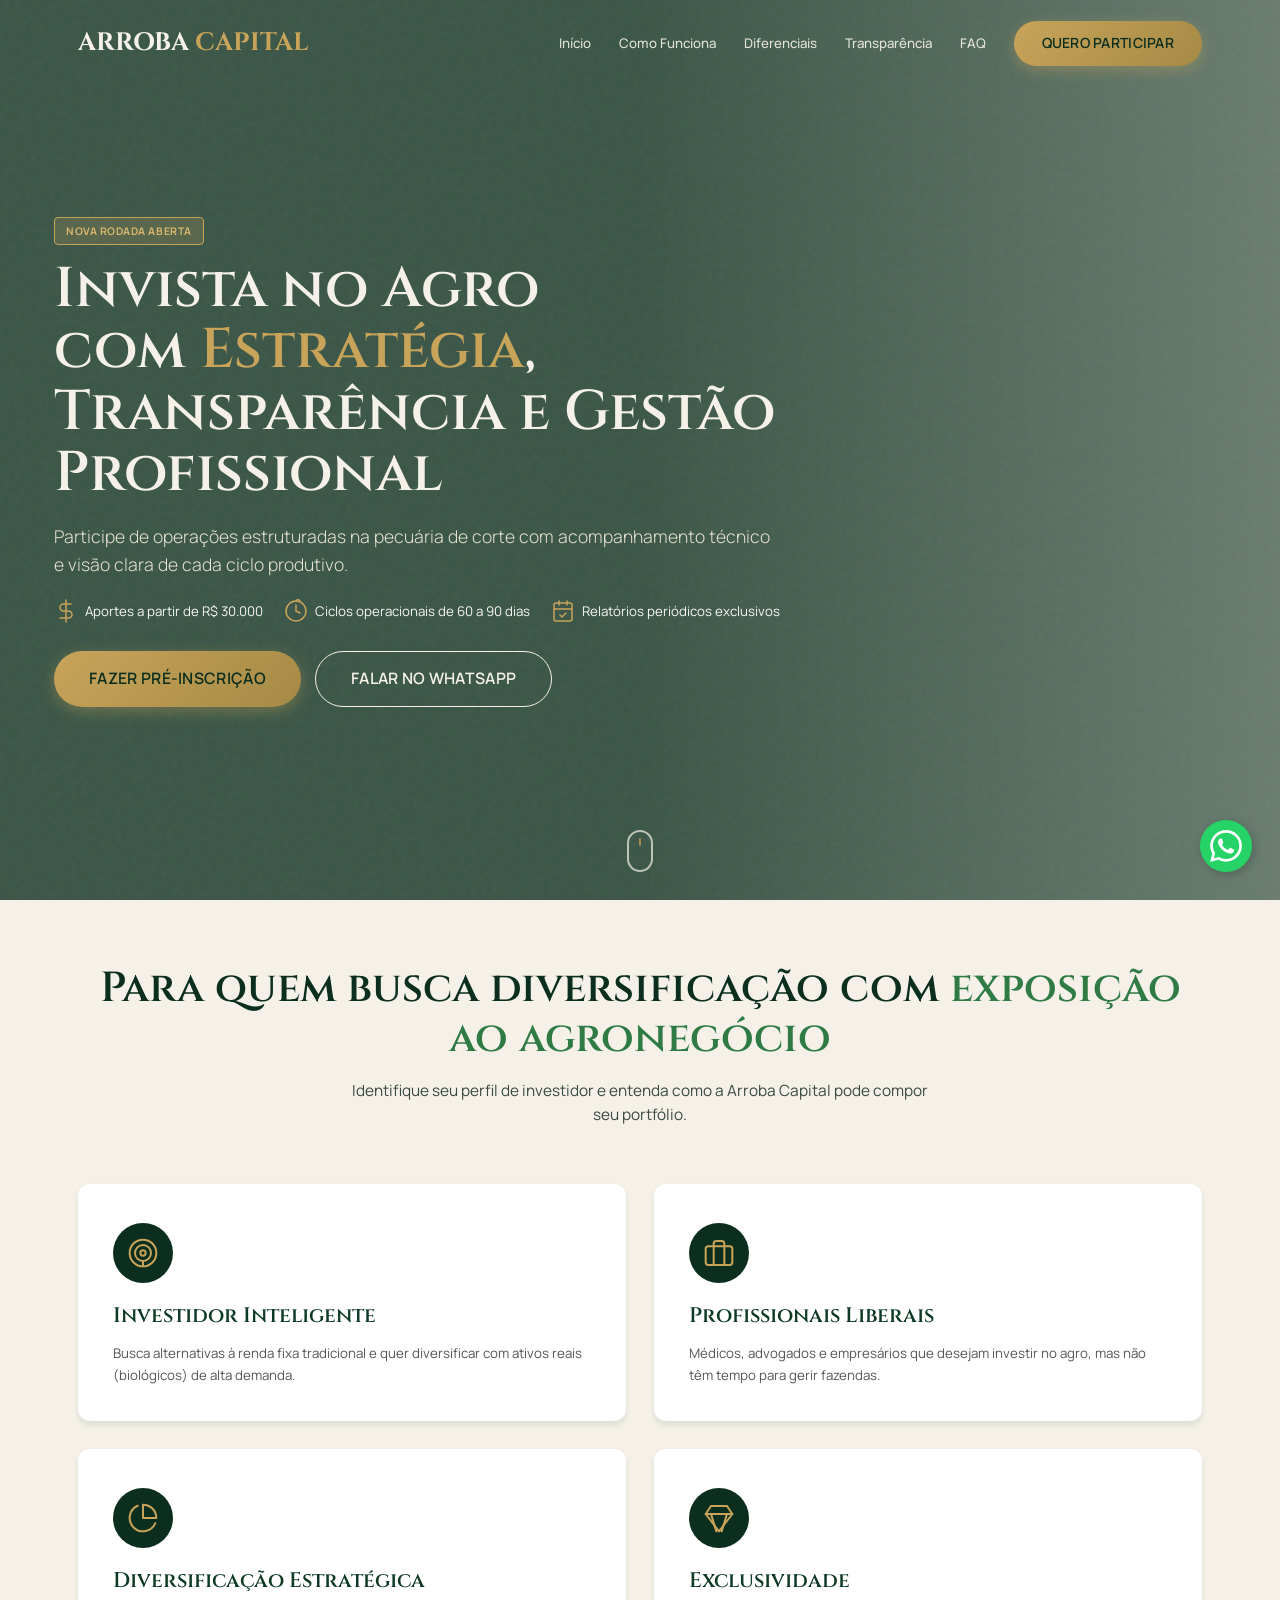
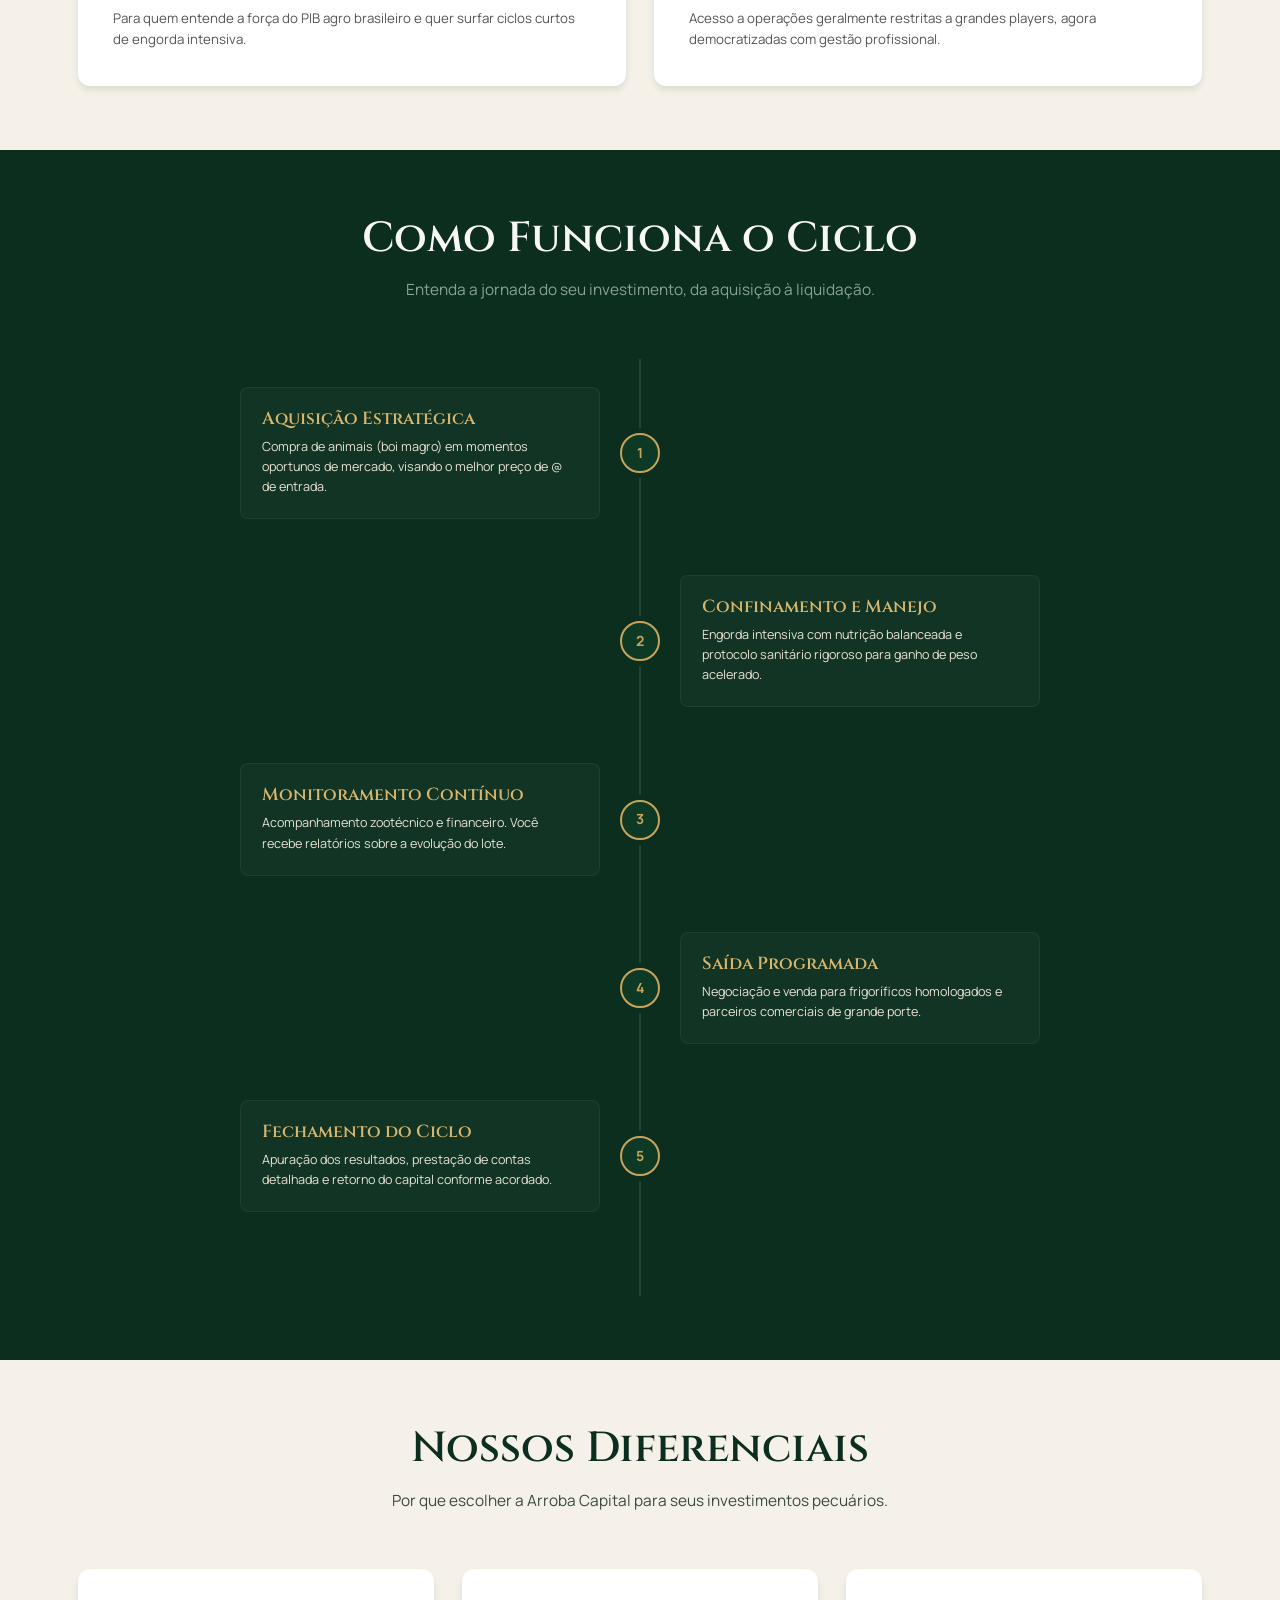
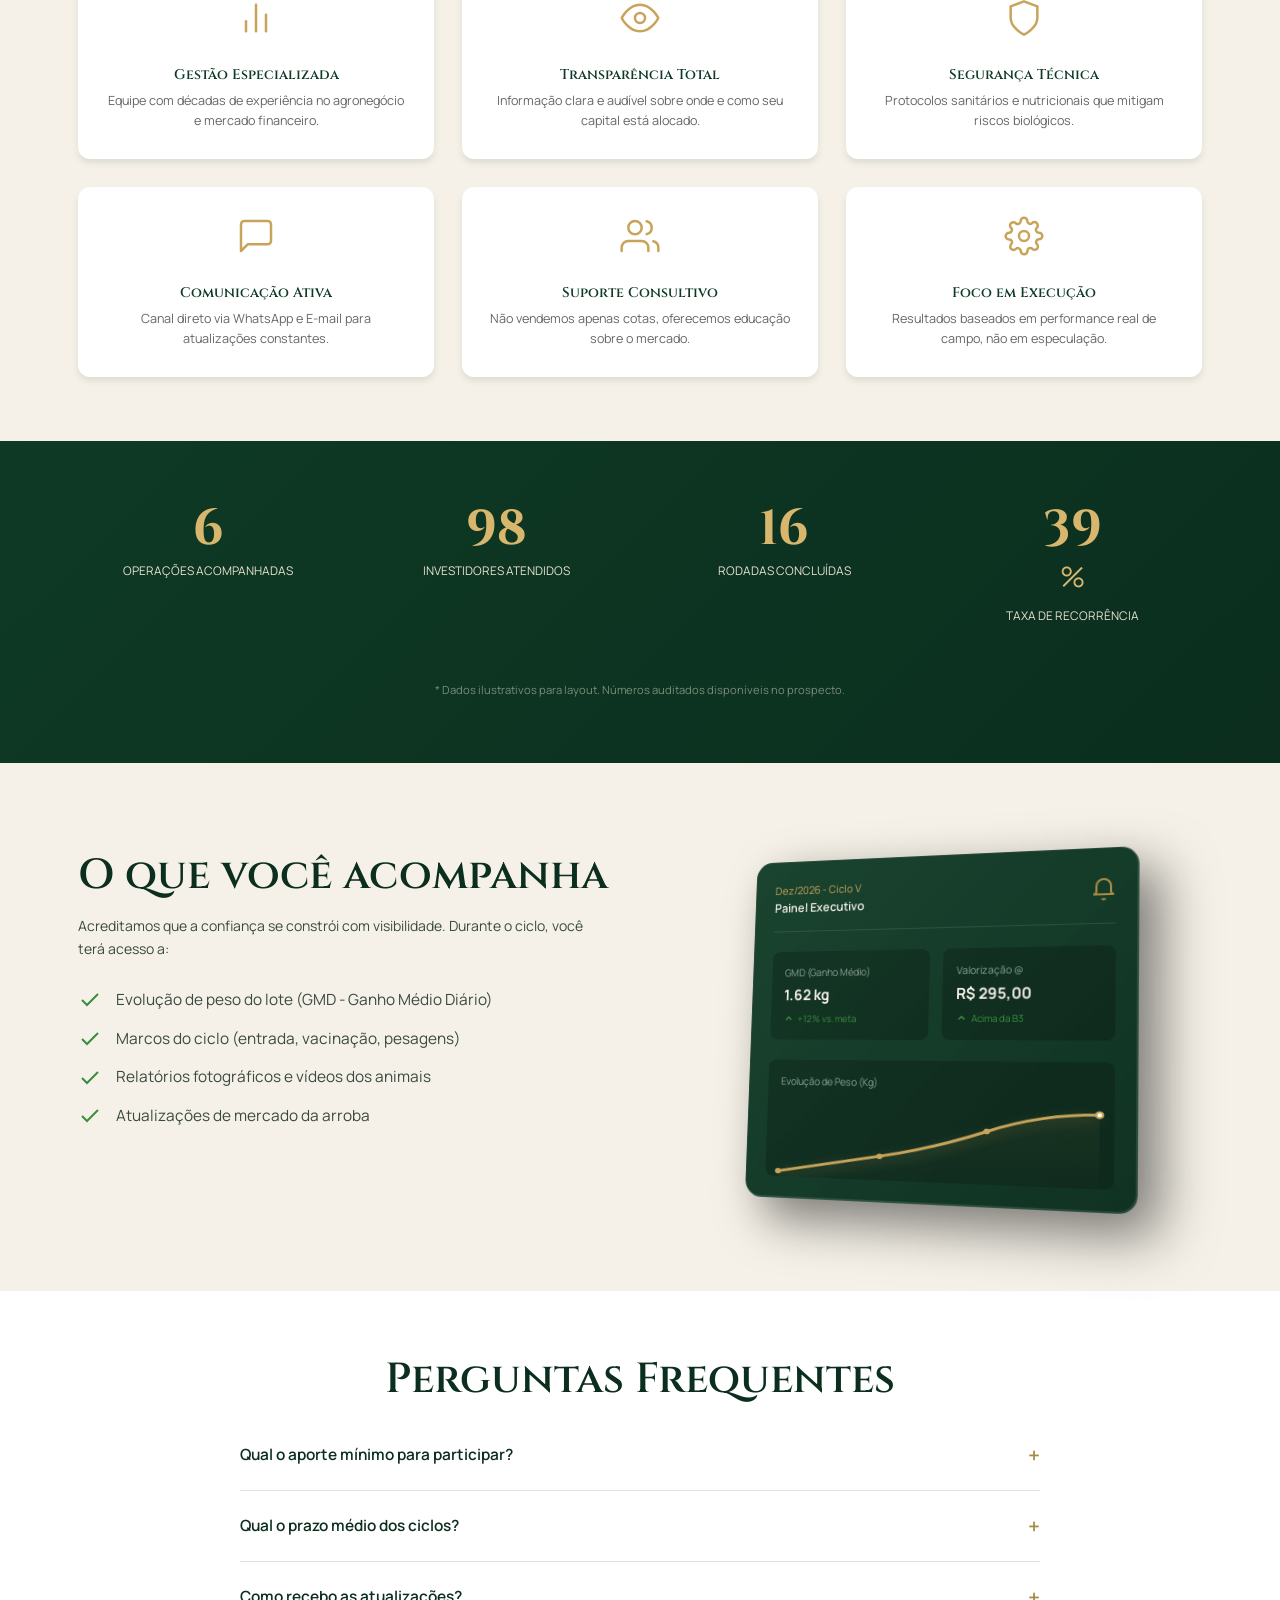
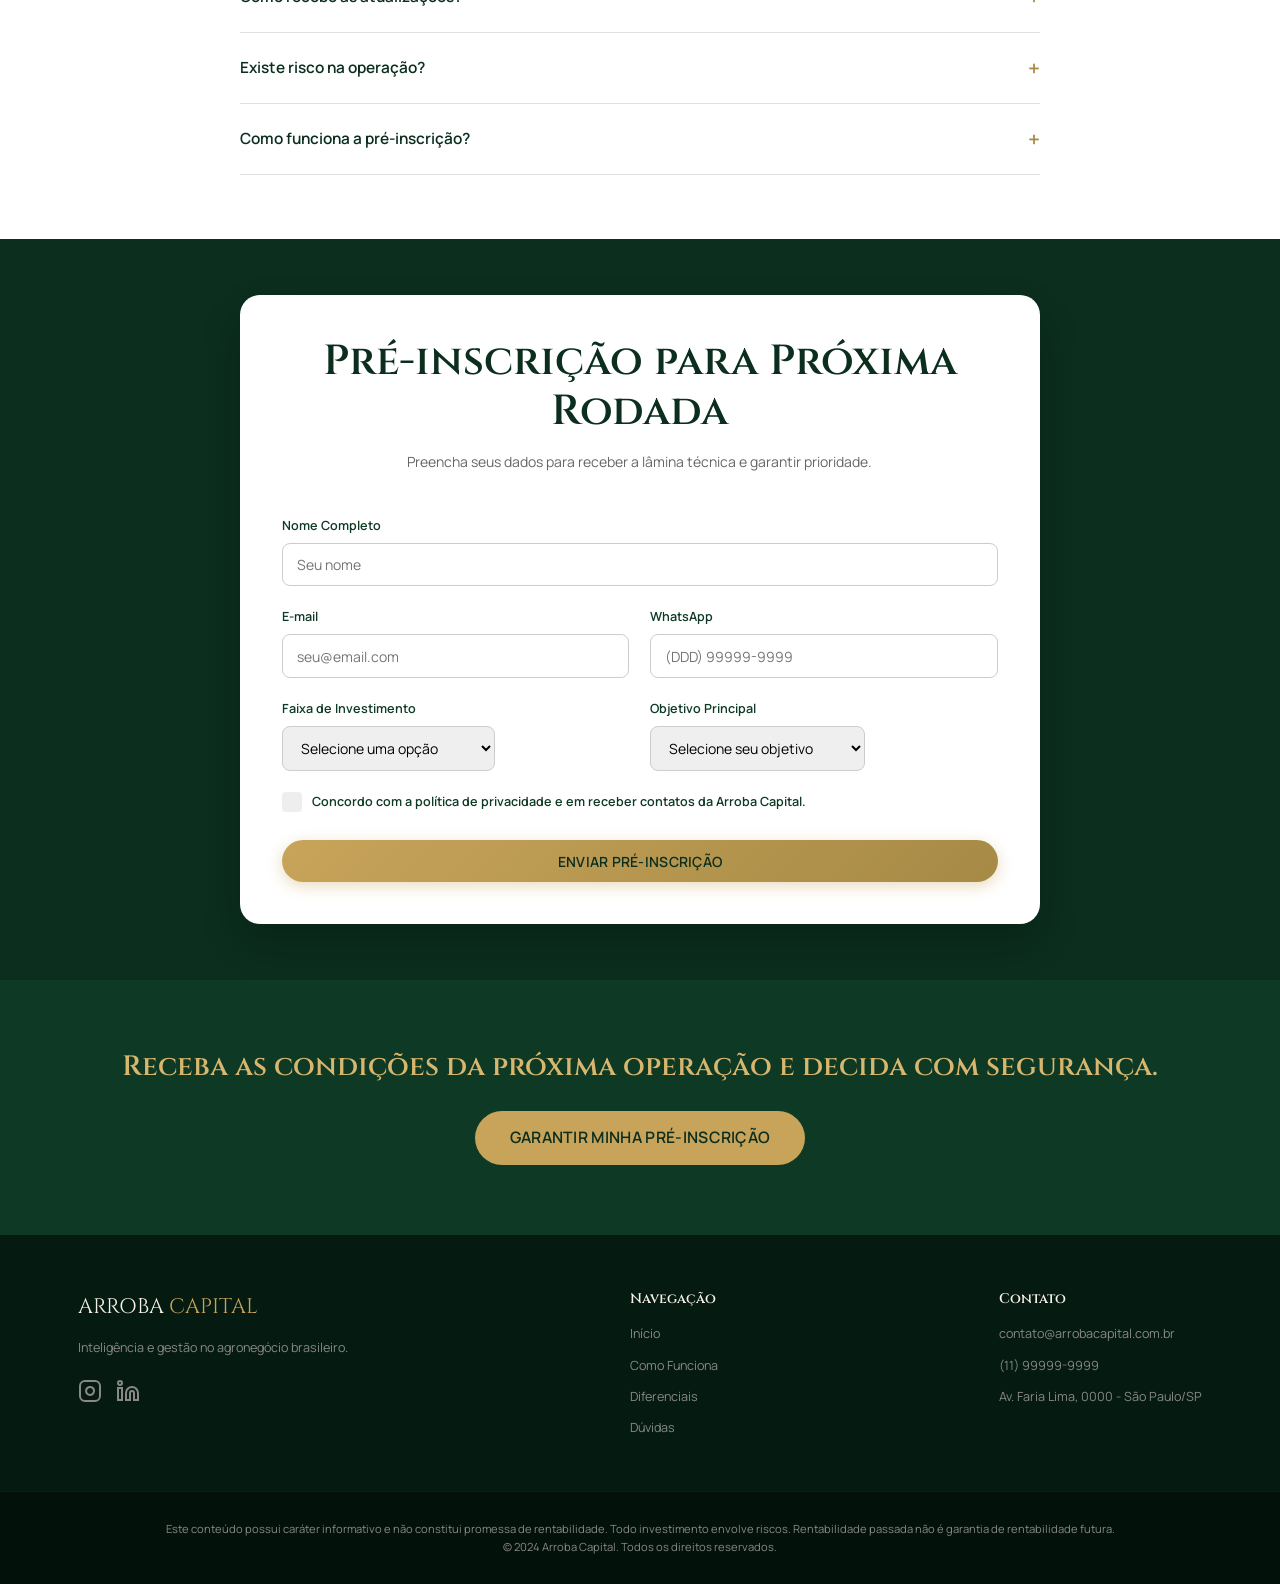
==== index.html @ e8ced53a "Initial commit" ====
<!DOCTYPE html>
<html lang="pt-BR">
<head>
    <meta charset="UTF-8">
    <meta name="viewport" content="width=device-width, initial-scale=1.0">
    <meta name="description" content="Invista no agronegócio com a Arroba Capital. Operações estruturadas na pecuária de corte com gestão profissional, transparência e segurança.">
    <meta name="keywords" content="investimento pecuária, agronegócio, arroba capital, boi gordo, investimento rural, pré-inscrição">
    <meta name="author" content="Arroba Capital">
    <meta property="og:title" content="Arroba Capital | Investimentos Pecuários Premium">
    <meta property="og:description" content="Participe de operações estruturadas na pecuária de corte com acompanhamento técnico e visão clara. Aportes a partir de R$ 30.000.">
    <meta property="og:type" content="website">
    <meta property="og:url" content="https://arrobacapital.com.br">
    <meta property="og:image" content="assets/og-image-placeholder.jpg">
    
    <title>Arroba Capital | Investimentos Pecuários de Alta Performance</title>
    
    <!-- Google Fonts -->
    <link rel="preconnect" href="https://fonts.googleapis.com">
    <link rel="preconnect" href="https://fonts.gstatic.com" crossorigin>
    <link href="https://fonts.googleapis.com/css2?family=Cinzel:wght@400;600;700&family=Manrope:wght@300;400;500;600;700&display=swap" rel="stylesheet">
    
    <!-- CSS Principal -->
    <link rel="stylesheet" href="css/main.css">
    
    <!-- Favicon Placeholder -->
    <link rel="icon" href="data:image/svg+xml,<svg xmlns=%22http://www.w3.org/2000/svg%22 viewBox=%220 0 100 100%22><text y=%22.9em%22 font-size=%2290%22>🐂</text></svg>">

    <script type="application/ld+json">
    {
      "@context": "https://schema.org",
      "@type": "Organization",
      "name": "Arroba Capital",
      "url": "https://arrobacapital.com.br",
      "logo": "https://arrobacapital.com.br/logo.png",
      "contactPoint": {
        "@type": "ContactPoint",
        "telephone": "+55-11-99999-9999",
        "contactType": "customer service"
      }
    }
    </script>
</head>
<body>

    <!-- Header Fixo -->
    <header class="header" id="header">
        <div class="container header__container">
            <a href="#" class="header__logo" aria-label="Arroba Capital - Início">
                ARROBA <span class="text-gold">CAPITAL</span>
            </a>
            
            <nav class="header__nav" id="nav-menu">
                <ul class="header__list">
                    <li><a href="#hero" class="header__link">Início</a></li>
                    <li><a href="#como-funciona" class="header__link">Como Funciona</a></li>
                    <li><a href="#diferenciais" class="header__link">Diferenciais</a></li>
                    <li><a href="#transparencia" class="header__link">Transparência</a></li>
                    <li><a href="#faq" class="header__link">FAQ</a></li>
                </ul>
                <a href="#pre-inscricao" class="btn btn--primary header__cta">Quero Participar</a>
            </nav>

            <button class="header__toggle" id="nav-toggle" aria-label="Menu Mobile">
                <span></span>
                <span></span>
                <span></span>
            </button>
        </div>
    </header>

    <main>
        <!-- Hero Section -->
        <section class="hero" id="hero">
            <div class="hero__bg"></div>
            <div class="hero__overlay"></div>
            <div class="container hero__container">
                <div class="hero__content">
                    <span class="badge fade-up">Nova Rodada Aberta</span>
                    <h1 class="hero__title fade-up delay-100">
                        Invista no Agro <br>com <span class="text-gold">Estratégia</span>, Transparência e Gestão Profissional
                    </h1>
                    <p class="hero__subtitle fade-up delay-200">
                        Participe de operações estruturadas na pecuária de corte com acompanhamento técnico e visão clara de cada ciclo produtivo.
                    </p>
                    
                    <ul class="hero__bullets fade-up delay-300">
                        <li>
                            <svg width="24" height="24" viewBox="0 0 24 24" fill="none" class="text-gold" stroke="currentColor" stroke-width="1.5" stroke-linecap="round" stroke-linejoin="round">
                                <path d="M12 1v22"></path>
                                <path d="M17 5H9.5a3.5 3.5 0 0 0 0 7h5a3.5 3.5 0 0 1 0 7H6"></path>
                            </svg>
                            Aportes a partir de R$ 30.000
                        </li>
                        <li>
                            <svg width="24" height="24" viewBox="0 0 24 24" fill="none" class="text-gold" stroke="currentColor" stroke-width="1.5" stroke-linecap="round" stroke-linejoin="round">
                                <circle cx="12" cy="12" r="10"></circle>
                                <polyline points="12 6 12 12 16 14"></polyline>
                                <path d="M12 2l2-2 2 2"></path> <!-- Leaf accent -->
                            </svg>
                            Ciclos operacionais de 60 a 90 dias
                        </li>
                        <li>
                            <svg width="24" height="24" viewBox="0 0 24 24" fill="none" class="text-gold" stroke="currentColor" stroke-width="1.5" stroke-linecap="round" stroke-linejoin="round">
                                <rect x="3" y="4" width="18" height="18" rx="2" ry="2"></rect>
                                <line x1="16" y1="2" x2="16" y2="6"></line>
                                <line x1="8" y1="2" x2="8" y2="6"></line>
                                <line x1="3" y1="10" x2="21" y2="10"></line>
                                <path d="M9 16l2 2 4-4"></path>
                            </svg>
                            Relatórios periódicos exclusivos
                        </li>
                    </ul>

                    <div class="hero__actions fade-up delay-400">
                        <a href="#pre-inscricao" class="btn btn--primary btn--lg">Fazer Pré-inscrição</a>
                        <a href="https://wa.me/5511999999999" target="_blank" class="btn btn--outline btn--lg">Falar no WhatsApp</a>
                    </div>
                </div>
            </div>
            <div class="hero__scroll">
                <span class="mouse">
                    <span class="wheel"></span>
                </span>
            </div>
        </section>

        <!-- Seção Para Quem É -->
        <section class="section target-audience" id="para-quem">
            <div class="container">
                <div class="section-header text-center">
                    <h2 class="section-title">Para quem busca diversificação com <span class="text-accent">exposição ao agronegócio</span></h2>
                    <p class="section-subtitle">Identifique seu perfil de investidor e entenda como a Arroba Capital pode compor seu portfólio.</p>
                </div>

                <div class="grid grid--2 target-audience__grid">
                    <div class="card reveal-on-scroll">
                        <div class="card__icon">
                            <!-- Target/Money -->
                            <svg width="32" height="32" viewBox="0 0 24 24" fill="none" class="text-gold" stroke="currentColor" stroke-width="1.5" stroke-linecap="round" stroke-linejoin="round">
                                <circle cx="12" cy="12" r="10"></circle>
                                <circle cx="12" cy="12" r="6"></circle>
                                <circle cx="12" cy="12" r="2"></circle>
                                <line x1="12" y1="22" x2="12" y2="18"></line>
                            </svg>
                        </div>
                        <h3 class="card__title">Investidor Inteligente</h3>
                        <p class="card__text">Busca alternativas à renda fixa tradicional e quer diversificar com ativos reais (biológicos) de alta demanda.</p>
                    </div>
                    <div class="card reveal-on-scroll delay-100">
                        <div class="card__icon">
                            <!-- Briefcase -->
                            <svg width="32" height="32" viewBox="0 0 24 24" fill="none" class="text-gold" stroke="currentColor" stroke-width="1.5" stroke-linecap="round" stroke-linejoin="round">
                                <rect x="2" y="7" width="20" height="14" rx="2" ry="2"></rect>
                                <path d="M16 21V5a2 2 0 0 0-2-2h-4a2 2 0 0 0-2 2v16"></path>
                            </svg>
                        </div>
                        <h3 class="card__title">Profissionais Liberais</h3>
                        <p class="card__text">Médicos, advogados e empresários que desejam investir no agro, mas não têm tempo para gerir fazendas.</p>
                    </div>
                    <div class="card reveal-on-scroll delay-200">
                        <div class="card__icon">
                            <!-- Pie Chart -->
                            <svg width="32" height="32" viewBox="0 0 24 24" fill="none" class="text-gold" stroke="currentColor" stroke-width="1.5" stroke-linecap="round" stroke-linejoin="round">
                                <path d="M21.21 15.89A10 10 0 1 1 8 2.83"></path>
                                <path d="M22 12A10 10 0 0 0 12 2v10z"></path>
                            </svg>
                        </div>
                        <h3 class="card__title">Diversificação Estratégica</h3>
                        <p class="card__text">Para quem entende a força do PIB agro brasileiro e quer surfar ciclos curtos de engorda intensiva.</p>
                    </div>
                    <div class="card reveal-on-scroll delay-300">
                        <div class="card__icon">
                            <!-- Diamond/Premium -->
                            <svg width="32" height="32" viewBox="0 0 24 24" fill="none" class="text-gold" stroke="currentColor" stroke-width="1.5" stroke-linecap="round" stroke-linejoin="round">
                                <path d="M6 3h12l4 6-10 13L2 9z"></path>
                                <line x1="10" y1="22" x2="6" y2="9"></line>
                                <line x1="14" y1="22" x2="18" y2="9"></line>
                                <line x1="2" y1="9" x2="22" y2="9"></line>
                            </svg>
                        </div>
                        <h3 class="card__title">Exclusividade</h3>
                        <p class="card__text">Acesso a operações geralmente restritas a grandes players, agora democratizadas com gestão profissional.</p>
                    </div>
                </div>
            </div>
        </section>

        <!-- Seção Como Funciona (Timeline) -->
        <section class="section section--dark how-it-works" id="como-funciona">
            <div class="container">
                <div class="section-header text-center">
                    <h2 class="section-title text-light">Como Funciona o Ciclo</h2>
                    <p class="section-subtitle text-cream">Entenda a jornada do seu investimento, da aquisição à liquidação.</p>
                </div>

                <div class="timeline">
                    <!-- Item 1 -->
                    <div class="timeline__item reveal-from-left">
                        <div class="timeline__marker">1</div>
                        <div class="timeline__content">
                            <h3 class="timeline__title">Aquisição Estratégica</h3>
                            <p>Compra de animais (boi magro) em momentos oportunos de mercado, visando o melhor preço de @ de entrada.</p>
                        </div>
                    </div>
                    <!-- Item 2 -->
                    <div class="timeline__item reveal-from-right">
                        <div class="timeline__marker">2</div>
                        <div class="timeline__content">
                            <h3 class="timeline__title">Confinamento e Manejo</h3>
                            <p>Engorda intensiva com nutrição balanceada e protocolo sanitário rigoroso para ganho de peso acelerado.</p>
                        </div>
                    </div>
                    <!-- Item 3 -->
                    <div class="timeline__item reveal-from-left">
                        <div class="timeline__marker">3</div>
                        <div class="timeline__content">
                            <h3 class="timeline__title">Monitoramento Contínuo</h3>
                            <p>Acompanhamento zootécnico e financeiro. Você recebe relatórios sobre a evolução do lote.</p>
                        </div>
                    </div>
                    <!-- Item 4 -->
                    <div class="timeline__item reveal-from-right">
                        <div class="timeline__marker">4</div>
                        <div class="timeline__content">
                            <h3 class="timeline__title">Saída Programada</h3>
                            <p>Negociação e venda para frigoríficos homologados e parceiros comerciais de grande porte.</p>
                        </div>
                    </div>
                    <!-- Item 5 -->
                    <div class="timeline__item reveal-from-left">
                        <div class="timeline__marker">5</div>
                        <div class="timeline__content">
                            <h3 class="timeline__title">Fechamento do Ciclo</h3>
                            <p>Apuração dos resultados, prestação de contas detalhada e retorno do capital conforme acordado.</p>
                        </div>
                    </div>
                </div>
            </div>
        </section>

        <!-- Seção Diferenciais -->
        <section class="section differentials" id="diferenciais">
            <div class="container">
                <div class="section-header text-center">
                    <h2 class="section-title">Nossos Diferenciais</h2>
                    <p class="section-subtitle">Por que escolher a Arroba Capital para seus investimentos pecuários.</p>
                </div>

                <div class="grid grid--3 differentials__grid">
                    <div class="info-block reveal-on-scroll">
                        <div class="info-block__icon">
                            <!-- Growth Chart -->
                            <svg width="40" height="40" viewBox="0 0 24 24" fill="none" class="text-gold" stroke="currentColor" stroke-width="1.5" stroke-linecap="round" stroke-linejoin="round">
                                <path d="M18 20V10"></path>
                                <path d="M12 20V4"></path>
                                <path d="M6 20v-6"></path>
                            </svg>
                        </div>
                        <h4>Gestão Especializada</h4>
                        <p>Equipe com décadas de experiência no agronegócio e mercado financeiro.</p>
                    </div>
                    <div class="info-block reveal-on-scroll delay-100">
                        <div class="info-block__icon">
                            <!-- Transparency/Eye -->
                            <svg width="40" height="40" viewBox="0 0 24 24" fill="none" class="text-gold" stroke="currentColor" stroke-width="1.5" stroke-linecap="round" stroke-linejoin="round">
                                <path d="M1 12s4-8 11-8 11 8 11 8-4 8-11 8-11-8-11-8z"></path>
                                <circle cx="12" cy="12" r="3"></circle>
                            </svg>
                        </div>
                        <h4>Transparência Total</h4>
                        <p>Informação clara e audível sobre onde e como seu capital está alocado.</p>
                    </div>
                    <div class="info-block reveal-on-scroll delay-200">
                        <div class="info-block__icon">
                            <!-- Security/Shield -->
                            <svg width="40" height="40" viewBox="0 0 24 24" fill="none" class="text-gold" stroke="currentColor" stroke-width="1.5" stroke-linecap="round" stroke-linejoin="round">
                                <path d="M12 22s8-4 8-10V5l-8-3-8 3v7c0 6 8 10 8 10z"></path>
                            </svg>
                        </div>
                        <h4>Segurança Técnica</h4>
                        <p>Protocolos sanitários e nutricionais que mitigam riscos biológicos.</p>
                    </div>
                    <div class="info-block reveal-on-scroll">
                        <div class="info-block__icon">
                            <!-- Communication -->
                            <svg width="40" height="40" viewBox="0 0 24 24" fill="none" class="text-gold" stroke="currentColor" stroke-width="1.5" stroke-linecap="round" stroke-linejoin="round">
                                <path d="M21 15a2 2 0 0 1-2 2H7l-4 4V5a2 2 0 0 1 2-2h14a2 2 0 0 1 2 2z"></path>
                            </svg>
                        </div>
                        <h4>Comunicação Ativa</h4>
                        <p>Canal direto via WhatsApp e E-mail para atualizações constantes.</p>
                    </div>
                    <div class="info-block reveal-on-scroll delay-100">
                        <div class="info-block__icon">
                            <!-- Support/Handshake (Users representing connection) -->
                            <svg width="40" height="40" viewBox="0 0 24 24" fill="none" class="text-gold" stroke="currentColor" stroke-width="1.5" stroke-linecap="round" stroke-linejoin="round">
                                <path d="M17 21v-2a4 4 0 0 0-4-4H5a4 4 0 0 0-4 4v2"></path>
                                <circle cx="9" cy="7" r="4"></circle>
                                <path d="M23 21v-2a4 4 0 0 0-3-3.87"></path>
                                <path d="M16 3.13a4 4 0 0 1 0 7.75"></path>
                            </svg>
                        </div>
                        <h4>Suporte Consultivo</h4>
                        <p>Não vendemos apenas cotas, oferecemos educação sobre o mercado.</p>
                    </div>
                    <div class="info-block reveal-on-scroll delay-200">
                        <div class="info-block__icon">
                            <!-- Execution/Gear -->
                            <svg width="40" height="40" viewBox="0 0 24 24" fill="none" class="text-gold" stroke="currentColor" stroke-width="1.5" stroke-linecap="round" stroke-linejoin="round">
                                <circle cx="12" cy="12" r="3"></circle>
                                <path d="M19.4 15a1.65 1.65 0 0 0 .33 1.82l.06.06a2 2 0 0 1 0 2.83 2 2 0 0 1-2.83 0l-.06-.06a1.65 1.65 0 0 0-1.82-.33 1.65 1.65 0 0 0-1 1.51V21a2 2 0 0 1-2 2 2 2 0 0 1-2-2v-.09A1.65 1.65 0 0 0 9 19.4a1.65 1.65 0 0 0-1.82.33l-.06.06a2 2 0 0 1-2.83 0 2 2 0 0 1 0-2.83l.06-.06a1.65 1.65 0 0 0 .33-1.82 1.65 1.65 0 0 0-1.51-1H3a2 2 0 0 1-2-2 2 2 0 0 1 2-2h.09A1.65 1.65 0 0 0 4.6 9a1.65 1.65 0 0 0-.33-1.82l-.06-.06a2 2 0 0 1 0-2.83 2 2 0 0 1 2.83 0l.06.06a1.65 1.65 0 0 0 1.82.33H9a1.65 1.65 0 0 0 1-1.51V3a2 2 0 0 1 2-2 2 2 0 0 1 2 2v.09a1.65 1.65 0 0 0 1 1.51 1.65 1.65 0 0 0 1.82-.33l.06-.06a2 2 0 0 1 2.83 0 2 2 0 0 1 0 2.83l-.06.06a1.65 1.65 0 0 0-.33 1.82V9a1.65 1.65 0 0 0 1.51 1H21a2 2 0 0 1 2 2 2 2 0 0 1-2 2h-.09a1.65 1.65 0 0 0-1.51 1z"></path>
                            </svg>
                        </div>
                        <h4>Foco em Execução</h4>
                        <p>Resultados baseados em performance real de campo, não em especulação.</p>
                    </div>
                </div>
            </div>
        </section>

        <!-- Seção Métricas -->
        <section class="section section--gold metrics" id="metricas">
            <div class="container">
                <div class="grid grid--4 metrics__grid">
                    <div class="metric-item">
                        <span class="metric-value" data-target="15">0</span>
                        <span class="metric-label">Operações Acompanhadas</span>
                    </div>
                    <div class="metric-item">
                        <span class="metric-value" data-target="250">0</span>
                        <span class="metric-label">Investidores Atendidos</span>
                    </div>
                    <div class="metric-item">
                        <span class="metric-value" data-target="40">0</span>
                        <span class="metric-label">Rodadas Concluídas</span>
                    </div>
                    <div class="metric-item">
                        <span class="metric-value" data-target="98">0</span><span class="metric-symbol">%</span>
                        <span class="metric-label">Taxa de Recorrência</span>
                    </div>
                </div>
                <p class="metrics__disclaimer text-center">* Dados ilustrativos para layout. Números auditados disponíveis no prospecto.</p>
            </div>
        </section>

        <!-- Seção Transparência -->
        <section class="section transparency" id="transparencia">
            <div class="container transparency__container">
                <div class="transparency__content reveal-from-left">
                    <h2 class="section-title">O que você acompanha</h2>
                    <p class="section-description">Acreditamos que a confiança se constrói com visibilidade. Durante o ciclo, você terá acesso a:</p>
                    
                    <ul class="checklist">
                        <li>
                            <svg class="check-icon" viewBox="0 0 24 24"><path d="M20 6L9 17l-5-5"></path></svg>
                            Evolução de peso do lote (GMD - Ganho Médio Diário)
                        </li>
                        <li>
                            <svg class="check-icon" viewBox="0 0 24 24"><path d="M20 6L9 17l-5-5"></path></svg>
                            Marcos do ciclo (entrada, vacinação, pesagens)
                        </li>
                        <li>
                            <svg class="check-icon" viewBox="0 0 24 24"><path d="M20 6L9 17l-5-5"></path></svg>
                            Relatórios fotográficos e vídeos dos animais
                        </li>
                        <li>
                            <svg class="check-icon" viewBox="0 0 24 24"><path d="M20 6L9 17l-5-5"></path></svg>
                            Atualizações de mercado da arroba
                        </li>
                    </ul>
                    
                    <a href="#pre-inscricao" class="btn btn--outline mt-8">Ver exemplo de relatório</a>
                </div>
                <div class="transparency__image reveal-from-right">
                   <div class="image-placeholder">
                       <!-- Dashboard Mockup -->
                       <div class="dashboard-mockup">
                           <div class="dashboard-header">
                               <div>
                                   <div class="dashboard-date" id="current-cycle-date">Fev/2026 - Ciclo V</div>
                                   <div class="dashboard-title">Painel Executivo</div>
                               </div>
                               <svg width="24" height="24" viewBox="0 0 24 24" fill="none" stroke="currentColor" color="#A68A45" stroke-width="2"><path d="M22 17H2a3 3 0 0 0 3-3V9a7 7 0 0 1 14 0v5a3 3 0 0 0 3 3zm-8.27 4a2 2 0 0 1-3.46 0"></path><line x1="6" y1="9" x2="6" y2="9"></line><line x1="18" y1="9" x2="18" y2="9"></line></svg>
                           </div>
                           
                           <div class="dashboard-grid">
                               <div class="dash-card">
                                   <span class="dash-label">GMD (Ganho Médio)</span>
                                   <span class="dash-value">1.62 kg</span>
                                   <span class="dash-trend">
                                       <svg width="12" height="12" viewBox="0 0 24 24" fill="none" stroke="currentColor" stroke-width="3"><polyline points="18 15 12 9 6 15"></polyline></svg>
                                       +12% vs. meta
                                   </span>
                               </div>
                               <div class="dash-card">
                                   <span class="dash-label">Valorização @</span>
                                   <span class="dash-value">R$ 295,00</span>
                                   <span class="dash-trend">
                                       <svg width="12" height="12" viewBox="0 0 24 24" fill="none" stroke="currentColor" stroke-width="3"><polyline points="18 15 12 9 6 15"></polyline></svg>
                                       Acima da B3
                                   </span>
                               </div>
                           </div>
                           
                           <div class="dashboard-main-chart">
                               <span class="dash-label" style="display:block; margin-bottom:10px;">Evolução de Peso (Kg)</span>
                               <svg class="chart-line" viewBox="0 0 300 100" preserveAspectRatio="none">
                                    <defs>
                                        <linearGradient id="gradientGold" x1="0" x2="0" y1="0" y2="1">
                                            <stop offset="0%" stop-color="#C8A45A" stop-opacity="0.3"/>
                                            <stop offset="100%" stop-color="#C8A45A" stop-opacity="0"/>
                                        </linearGradient>
                                    </defs>
                                   <path class="chart-area" d="M0,80 Q50,70 100,60 T200,30 T300,10 V100 H0 Z"></path>
                                   <path class="chart-path" d="M0,80 Q50,70 100,60 T200,30 T300,10" fill="none"></path>
                                   
                                   <!-- Data Points -->
                                   <circle cx="0" cy="80" r="3" fill="#C8A45A"></circle>
                                   <circle cx="100" cy="60" r="3" fill="#C8A45A"></circle>
                                   <circle cx="200" cy="30" r="3" fill="#C8A45A"></circle>
                                   <circle cx="300" cy="10" r="3" fill="#fff" stroke="#C8A45A" stroke-width="2"></circle>
                               </svg>
                           </div>
                       </div>
                       <!-- Fim Mockup -->
                   </div>
                </div>
            </div>
        </section>

        <!-- FAQ -->
        <section class="section section--light faq" id="faq">
            <div class="container">
                <div class="section-header text-center">
                    <h2 class="section-title">Perguntas Frequentes</h2>
                </div>

                <div class="accordion">
                    <div class="accordion__item">
                        <button class="accordion__header">
                            Qual o aporte mínimo para participar?
                            <span class="icon">+</span>
                        </button>
                        <div class="accordion__content">
                            <p>Nossas operações são estruturadas para cotas a partir de R$ 30.000,00, permitindo boa diversificação e entrada para novos investidores.</p>
                        </div>
                    </div>
                    <div class="accordion__item">
                        <button class="accordion__header">
                            Qual o prazo médio dos ciclos?
                            <span class="icon">+</span>
                        </button>
                        <div class="accordion__content">
                            <p>Trabalhamos predominantemente com ciclos curtos de engorda intensiva, variando entre 60 a 90 dias, o que garante maior liquidez ao investidor.</p>
                        </div>
                    </div>
                    <div class="accordion__item">
                        <button class="accordion__header">
                            Como recebo as atualizações?
                            <span class="icon">+</span>
                        </button>
                        <div class="accordion__content">
                            <p>Todas as atualizações são enviadas através de um canal exclusivo no WhatsApp e por e-mail, mantendo você informado em tempo real.</p>
                        </div>
                    </div>
                    <div class="accordion__item">
                        <button class="accordion__header">
                            Existe risco na operação?
                            <span class="icon">+</span>
                        </button>
                        <div class="accordion__content">
                            <p>Todo investimento envolve riscos. No agro, existem riscos biológicos e de mercado. A Arroba Capital mitiga esses riscos através de seguro pecuário (quando aplicável), trava de preços na bolsa (hedge) e manejo sanitário de excelência.</p>
                        </div>
                    </div>
                    <div class="accordion__item">
                        <button class="accordion__header">
                            Como funciona a pré-inscrição?
                            <span class="icon">+</span>
                        </button>
                        <div class="accordion__content">
                            <p>A pré-inscrição garante sua prioridade na abertura da próxima rodada. Nossa equipe entrará em contato para apresentar a lâmina técnica e tirar dúvidas antes de qualquer aporte.</p>
                        </div>
                    </div>
                </div>
            </div>
        </section>

        <!-- Seção Formulário (Conversão) -->
        <section class="section pre-register" id="pre-inscricao">
            <div class="container">
                <div class="form-wrapper">
                    <div class="form-header text-center">
                        <h2 class="section-title text-gold">Pré-inscrição para Próxima Rodada</h2>
                        <p class="text-light">Preencha seus dados para receber a lâmina técnica e garantir prioridade.</p>
                    </div>

                    <form id="leadForm" class="contact-form" novalidate>
                        <div class="form-group full">
                            <label for="name">Nome Completo</label>
                            <input type="text" id="name" name="name" placeholder="Seu nome" required>
                            <span class="error-msg">Por favor, insira seu nome.</span>
                        </div>

                        <div class="form-group half">
                            <label for="email">E-mail</label>
                            <input type="email" id="email" name="email" placeholder="seu@email.com" required>
                            <span class="error-msg">Insira um e-mail válido.</span>
                        </div>

                        <div class="form-group half">
                            <label for="phone">WhatsApp</label>
                            <input type="tel" id="phone" name="phone" placeholder="(DDD) 99999-9999" required>
                            <span class="error-msg">Insira um número válido.</span>
                        </div>

                        <div class="form-group half">
                            <label for="investment_range">Faixa de Investimento</label>
                            <div class="select-wrapper">
                                <select id="investment_range" name="investment_range" required>
                                    <option value="" disabled selected>Selecione uma opção</option>
                                    <option value="30k-50k">R$ 30.000 - R$ 50.000</option>
                                    <option value="50k-100k">R$ 50.000 - R$ 100.000</option>
                                    <option value="100k-500k">R$ 100.000 - R$ 500.000</option>
                                    <option value="500k+">Acima de R$ 500.000</option>
                                </select>
                            </div>
                        </div>

                        <div class="form-group half">
                            <label for="goal">Objetivo Principal</label>
                            <div class="select-wrapper">
                                <select id="goal" name="goal" required>
                                    <option value="" disabled selected>Selecione seu objetivo</option>
                                    <option value="diversificacao">Diversificação de Carteira</option>
                                    <option value="rentabilidade">Busca por Rentabilidade</option>
                                    <option value="protecao">Proteção de Capital</option>
                                    <option value="curiosidade">Conhecer o Mercado</option>
                                </select>
                            </div>
                        </div>

                        <div class="form-group full terms">
                            <label class="checkbox-container">
                                <input type="checkbox" id="lgpd" name="lgpd" required>
                                <span class="checkmark"></span>
                                <span class="label-text">Concordo com a política de privacidade e em receber contatos da Arroba Capital.</span>
                            </label>
                            <span class="error-msg">Você precisa aceitar os termos.</span>
                        </div>

                        <div class="form-submit">
                            <button type="submit" class="btn btn--primary btn--full">
                                <span class="btn-text">Enviar Pré-inscrição</span>
                                <span class="loader"></span>
                            </button>
                        </div>
                        
                        <div class="form-feedback success-msg" hidden>
                            <div class="icon-check">✓</div>
                            <h3>Inscrição Recebida!</h3>
                            <p>Em breve um de nossos especialistas entrará em contato.</p>
                        </div>
                    </form>
                </div>
            </div>
        </section>

        <!-- CTA Final -->
        <section class="cta-bottom">
            <div class="container text-center">
                <h2 class="cta-bottom__title">Receba as condições da próxima operação e decida com segurança.</h2>
                <a href="#pre-inscricao" class="btn btn--gold btn--lg">Garantir minha pré-inscrição</a>
            </div>
        </section>
    </main>

    <!-- Footer -->
    <footer class="footer">
        <div class="container footer__container">
            <div class="footer__brand">
                <a href="#" class="footer__logo">ARROBA <span class="text-gold">CAPITAL</span></a>
                <p>Inteligência e gestão no agronegócio brasileiro.</p>
                <div class="social-links">
                    <a href="#" aria-label="Instagram">
                        <svg width="24" height="24" viewBox="0 0 24 24" fill="none" stroke="currentColor" stroke-width="2"><rect x="2" y="2" width="20" height="20" rx="5" ry="5"></rect><path d="M16 11.37A4 4 0 1 1 12.63 8 4 4 0 0 1 16 11.37z"></path><line x1="17.5" y1="6.5" x2="17.51" y2="6.5"></line></svg>
                    </a>
                    <a href="#" aria-label="LinkedIn">
                        <svg width="24" height="24" viewBox="0 0 24 24" fill="none" stroke="currentColor" stroke-width="2"><path d="M16 8a6 6 0 0 1 6 6v7h-4v-7a2 2 0 0 0-2-2 2 2 0 0 0-2 2v7h-4v-7a6 6 0 0 1 6-6z"></path><rect x="2" y="9" width="4" height="12"></rect><circle cx="4" cy="4" r="2"></circle></svg>
                    </a>
                </div>
            </div>

            <div class="footer__links">
                <h4>Navegação</h4>
                <ul>
                    <li><a href="#hero">Início</a></li>
                    <li><a href="#como-funciona">Como Funciona</a></li>
                    <li><a href="#diferenciais">Diferenciais</a></li>
                    <li><a href="#faq">Dúvidas</a></li>
                </ul>
            </div>

            <div class="footer__contact">
                <h4>Contato</h4>
                <ul>
                    <li>contato@arrobacapital.com.br</li>
                    <li>(11) 99999-9999</li>
                    <li>Av. Faria Lima, 0000 - São Paulo/SP</li>
                </ul>
            </div>
        </div>
        
        <div class="footer__legal">
            <div class="container">
                <p>Este conteúdo possui caráter informativo e não constitui promessa de rentabilidade. Todo investimento envolve riscos. Rentabilidade passada não é garantia de rentabilidade futura.</p>
                <p>&copy; 2024 Arroba Capital. Todos os direitos reservados.</p>
            </div>
        </div>
    </footer>

    <!-- Fixed WhatsApp -->
    <a href="https://wa.me/5511999999999" target="_blank" class="whatsapp-float" aria-label="Fale conosco no WhatsApp">
        <svg width="32" height="32" viewBox="0 0 24 24" fill="white" stroke="none">
           <path d="M17.472 14.382c-.297-.149-1.758-.867-2.03-.967-.273-.099-.471-.148-.67.15-.197.297-.767.966-.94 1.164-.173.199-.347.223-.644.075-.297-.15-1.255-.463-2.39-1.475-.883-.788-1.48-1.761-1.653-2.059-.173-.297-.018-.458.13-.606.134-.133.298-.347.446-.52.149-.174.198-.298.298-.497.099-.198.05-.371-.025-.52-.075-.149-.669-1.612-.916-2.207-.242-.579-.487-.5-.669-.51-.173-.008-.371-.008-.57-.008-.198 0-.52.074-.792.372-.272.297-1.04 1.016-1.04 2.479 0 1.462 1.065 2.875 1.213 3.074.149.198 2.096 3.2 5.077 4.487.709.306 1.262.489 1.694.625.712.227 1.36.195 1.871.118.571-.085 1.758-.719 2.006-1.413.248-.694.248-1.289.173-1.413-.074-.124-.272-.198-.57-.347m-5.421 7.403h-.004a9.87 9.87 0 01-5.031-1.378l-.361-.214-3.741.982.998-3.648-.235-.374a9.86 9.86 0 01-1.51-5.26c.001-5.45 4.436-9.884 9.888-9.884 2.64 0 5.122 1.03 6.988 2.898a9.825 9.825 0 012.893 6.994c-.003 5.45-4.437 9.884-9.885 9.884m8.413-18.297A11.815 11.815 0 0012.05 0C5.495 0 .16 5.335.157 11.892c0 2.096.547 4.142 1.588 5.945L.057 24l6.305-1.654a11.882 11.882 0 005.683 1.448h.005c6.554 0 11.89-5.335 11.893-11.893a11.821 11.821 0 00-3.48-8.413Z"/>
        </svg>
    </a>

    <!-- Scripts -->
    <script src="js/main.js"></script>
</body>
</html>
---- css/main.css ----
:root {
    /* Colors - Brand Palette */
    --forest-900: #0B2E1E;
    --forest-800: #0E3A25;
    --forest-700: #145233;
    --forest-600: #1A6B42;
    
    --gold-600:   #A68A45;
    --gold-500:   #C8A45A;
    --gold-400:   #D9B66D;
    --gold-300:   #EBD299;
    
    --cream-100:  #F5F1E8;
    --cream-200:  #E8E2D2;
    
    --text-900:   #112018;
    --text-body:  #3A4A40;
    --text-light: #F7F7F5;
    --text-muted: #8AA395;
    
    --accent:     #2F7A45;
    --error:      #D32F2F;
    --success:    #388E3C;

    /* Typography */
    --font-heading: 'Cinzel', serif;
    --font-body:    'Manrope', sans-serif;

    /* Spacing */
    --container-width: 1200px;
    --header-height:   80px;
    
    /* Effects */
    --shadow-sm: 0 4px 6px rgba(11, 46, 30, 0.1);
    --shadow-md: 0 10px 20px rgba(11, 46, 30, 0.15);
    --shadow-lg: 0 20px 40px rgba(0, 0, 0, 0.2);
    --radius-sm: 8px;
    --radius-md: 12px;
    --radius-lg: 20px;
    
    /* Transitions */
    --transition-fast: 0.2s ease;
    --transition-base: 0.3s ease-in-out;
}

/* Base & Reset */
*, *::before, *::after {
    margin: 0;
    padding: 0;
    box-sizing: border-box;
}

html {
    scroll-behavior: smooth;
    font-size: 16px; /* Base size for large screens */
    width: 100%;
}

@media (max-width: 1440px) {
    html {
        font-size: 14px; /* Slightly smaller for laptops */
    }
}

@media (max-width: 1200px) {
    html {
        font-size: 13px; /* Smaller desktops/tablets */
    }
}

body {
    font-family: var(--font-body);
    background-color: var(--cream-100);
    color: var(--text-body);
    line-height: 1.6;
    overflow-x: hidden; /* Double safety */
    position: relative;
    width: 100%;
}

/* Custom Scrollbar */
::-webkit-scrollbar {
    width: 6px;
}

::-webkit-scrollbar-track {
    background: var(--forest-900); 
}

::-webkit-scrollbar-thumb {
    background: var(--gold-500); 
    border-radius: 10px;
}

::-webkit-scrollbar-thumb:hover {
    background: var(--gold-400); 
}

h1, h2, h3, h4, h5, h6 {
    font-family: var(--font-heading);
    color: var(--forest-900);
    line-height: 1.2;
    margin-bottom: 1rem;
    font-weight: 600;
}

/* Typography with fluid scaling */
h1 { font-size: clamp(2.5rem, 5vw, 4rem); } /* Scales between 2.5rem and 4rem */
h2 { font-size: clamp(2rem, 4vw, 3rem); }
h3 { font-size: clamp(1.5rem, 3vw, 2rem); }

a {
    text-decoration: none;
    color: inherit;
    transition: var(--transition-base);
}

ul { list-style: none; }
img { max-width: 100%; display: block; }
button { cursor: pointer; border: none; font-family: inherit; }

/* Utilities */
.container {
    width: 90%;
    max-width: var(--container-width);
    margin: 0 auto;
    padding: 0 1rem;
}

.text-gold { color: var(--gold-500); }
.text-light { color: var(--text-light); }
.text-cream { color: var(--cream-100); }
.text-accent { color: var(--accent); }
.text-center { text-align: center; }
.mt-8 { margin-top: 2rem; }

.grid {
    display: grid;
    gap: 2rem;
}

.grid--2 { grid-template-columns: repeat(2, 1fr); }
.grid--3 { grid-template-columns: repeat(3, 1fr); }
.grid--4 { grid-template-columns: repeat(4, 1fr); }

/* Components: Buttons */
.btn {
    display: inline-flex;
    align-items: center;
    justify-content: center;
    padding: 0.8rem 2rem;
    border-radius: 50px;
    font-weight: 600;
    font-size: 1rem;
    letter-spacing: 0.02em;
    transition: all var(--transition-base);
    text-transform: uppercase;
    font-family: var(--font-body);
}

.btn--primary {
    background: linear-gradient(135deg, var(--gold-500), var(--gold-600));
    color: var(--forest-900);
    box-shadow: 0 4px 15px rgba(200, 164, 90, 0.4);
}

.btn--primary:hover {
    transform: translateY(-2px);
    box-shadow: 0 8px 25px rgba(200, 164, 90, 0.6);
    filter: brightness(1.1);
}

.btn--outline {
    background: transparent;
    border: 1px solid var(--cream-100);
    color: var(--cream-100);
}

.btn--outline:hover {
    background: rgba(255, 255, 255, 0.1);
    border-color: var(--gold-500);
    color: var(--gold-500);
}

.btn--gold {
    background-color: var(--gold-500);
    color: var(--forest-900);
}

.btn--gold:hover {
    background-color: var(--gold-400);
    transform: translateY(-2px);
}

.btn--lg { padding: 1rem 2.5rem; font-size: 1.125rem; }
.btn--full { width: 100%; }

/* Header */
.header {
    position: fixed;
    top: 0;
    left: 0;
    width: 100%;
    z-index: 1000;
    padding: 1.5rem 0;
    transition: all var(--transition-base);
    background: rgba(11, 46, 30, 0); /* Transparent initially */
}

.header.scrolled {
    background: rgba(11, 46, 30, 0.95);
    backdrop-filter: blur(10px);
    padding: 1rem 0;
    box-shadow: var(--shadow-sm);
}

.header__container {
    display: flex;
    justify-content: space-between;
    align-items: center;
}

.header__logo {
    font-family: var(--font-heading);
    font-size: 1.8rem;
    color: var(--cream-100);
    font-weight: 700;
    border-bottom: 2px solid transparent;
}

.header__nav {
    display: flex;
    align-items: center;
    gap: 2rem;
}

.header__list {
    display: flex;
    gap: 2rem;
}

.header__link {
    color: var(--cream-100);
    font-size: 0.95rem;
    font-weight: 500;
    opacity: 0.9;
    position: relative;
}

.header__link::after {
    content: '';
    position: absolute;
    bottom: -4px;
    left: 0;
    width: 0;
    height: 1px;
    background-color: var(--gold-500);
    transition: width var(--transition-fast);
}

.header__link:hover::after { width: 100%; }

.header__toggle {
    display: none;
    background: none;
    color: var(--cream-100);
    font-size: 1.5rem;
    flex-direction: column;
    justify-content: space-between;
    width: 30px;
    height: 21px;
    padding: 0;
    z-index: 1002;
}

.header__toggle span {
    display: block;
    width: 100%;
    height: 3px;
    background-color: var(--gold-500);
    border-radius: 3px;
    transition: all 0.3s ease-in-out;
}

/* Sections */
.section { 
    padding: clamp(3rem, 5vw, 6rem) 0; /* Responsive padding */
}
.section--dark { background-color: var(--forest-900); color: var(--cream-100); }
.section--light { background-color: white; }
.section--gold { background: linear-gradient(135deg, var(--forest-800), var(--forest-900)); color: var(--gold-500); }

.section-title {
    margin-bottom: 1rem;
    position: relative;
    display: inline-block;
}

.section-subtitle {
    font-size: 1.1rem;
    color: var(--text-body);
    max-width: 600px;
    margin: 0 auto 4rem;
}
.section--dark .section-subtitle { color: var(--text-muted); }

/* Hero */
.hero {
    min-height: 100vh; /* Changed from fixed height to min-height */
    height: auto; /* Allow growth */
    display: flex;
    align-items: center;
    position: relative;
    color: var(--cream-100);
    overflow: hidden;
    padding-top: var(--header-height);
    padding-bottom: 4rem; /* Add padding bottom for mobile scroll */
}

.hero__bg {
    position: absolute;
    top: 0;
    left: 0;
    width: 100%;
    height: 100%;
    background: url('https://images.unsplash.com/photo-1545638531-978d3886f4cf?ixlib=rb-4.0.3&auto=format&fit=crop&w=1920&q=80') no-repeat center center/cover;
    z-index: 1;
    transform: scale(1.1); /* for parallax */
}

.hero__overlay {
    position: absolute;
    top: 0;
    left: 0;
    width: 100%;
    height: 100%;
    background: linear-gradient(to right, 
        rgba(11, 46, 30, 0.8) 50%, 
        rgba(11, 46, 30, 0.6) 100%); /* Slightly darker for better contrast */
    z-index: 2;
}

.hero__overlay::before { /* Grain effect */
    content: "";
    position: absolute;
    top: 0; left: 0; width: 100%; height: 100%;
    background-image: url("data:image/svg+xml,%3Csvg viewBox='0 0 200 200' xmlns='http://www.w3.org/2000/svg'%3E%3Cfilter id='noiseFilter'%3E%3CfeTurbulence type='fractalNoise' baseFrequency='0.8' numOctaves='3' stitchTiles='stitch'/%3E%3C/filter%3E%3Crect width='100%25' height='100%25' filter='url(%23noiseFilter)' opacity='0.05'/%3E%3C/svg%3E");
    pointer-events: none;
}

.hero__container {
    position: relative;
    z-index: 3;
    width: 100%; /* Ensure full width usage */
}

.hero__content {
    max-width: 800px; /* Increased slightly */
}

.badge {
    display: inline-block;
    padding: 0.3rem 0.8rem;
    background: rgba(200, 164, 90, 0.2);
    border: 1px solid var(--gold-500);
    color: var(--gold-400);
    border-radius: 4px;
    font-size: 0.75rem;
    font-weight: 700;
    text-transform: uppercase;
    letter-spacing: 0.05em;
    margin-bottom: 1rem;
}

.hero__title {
    color: var(--cream-100);
    margin-bottom: 1.25rem;
    line-height: 1.1; /* Tighter line height for big titles */
}

.hero__subtitle {
    font-size: clamp(1rem, 1.5vw, 1.25rem);
    color: var(--cream-200);
    margin-bottom: 1.5rem;
    font-weight: 300;
    max-width: 90%;
}

.hero__bullets {
    display: flex;
    flex-wrap: wrap;
    gap: 1.5rem;
    margin-bottom: 2rem;
    color: var(--text-light);
    font-size: clamp(0.85rem, 1vw, 1rem)light);
    font-size: 0.95rem;
}

.hero__bullets li {
    display: flex;
    align-items: center;
    gap: 0.5rem;
}

.hero__bullets svg { color: var(--gold-500); }

.hero__actions {
    display: flex;
    gap: 1rem;
    flex-wrap: wrap;
}

.hero__scroll {
    position: absolute;
    bottom: 2rem;
    left: 50%;
    transform: translateX(-50%);
    z-index: 3;
    opacity: 0.7;
    animation: bounce 2s infinite;
}

.mouse {
    width: 26px;
    height: 42px;
    border: 2px solid var(--cream-100);
    border-radius: 15px;
    display: block;
}

.wheel {
    width: 2px;
    height: 8px;
    background: var(--gold-500);
    border-radius: 1px;
    display: block;
    margin: 6px auto;
    animation: scrollWheel 1.5s infinite;
}

/* Cards (Para Quem É) */
.card {
    background: white;
    padding: 2.5rem;
    border-radius: var(--radius-md);
    box-shadow: var(--shadow-sm);
    transition: var(--transition-base);
    border-top: 4px solid transparent;
}

.card:hover {
    transform: translateY(-10px);
    box-shadow: var(--shadow-lg);
    border-top-color: var(--gold-500);
}

.card__icon {
    width: 60px;
    height: 60px;
    background: var(--forest-900);
    color: var(--gold-500);
    border-radius: 50%;
    display: flex;
    align-items: center;
    justify-content: center;
    margin-bottom: 1.5rem;
}

.card__title {
    font-size: 1.5rem;
    margin-bottom: 1rem;
    color: var(--forest-800);
}

.card__text {
    font-size: 0.95rem;
    color: #555;
}

/* Timeline (Como Funciona) */
.timeline {
    position: relative;
    max-width: 800px;
    margin: 0 auto;
    padding: 2rem 0;
}

.timeline::before {
    content: '';
    position: absolute;
    top: 0;
    left: 50%; /* Center line */
    transform: translateX(-50%);
    width: 2px;
    height: 100%;
    background: rgba(255, 255, 255, 0.1);
}

.timeline__item {
    display: flex;
    justify-content: space-between;
    align-items: center;
    margin-bottom: 4rem;
    position: relative;
}

.timeline__item:nth-child(even) { flex-direction: row-reverse; }

.timeline__marker {
    position: absolute;
    left: 50%;
    transform: translateX(-50%);
    width: 40px;
    height: 40px;
    background: var(--forest-800);
    border: 2px solid var(--gold-500);
    color: var(--gold-500);
    border-radius: 50%;
    display: flex;
    align-items: center;
    justify-content: center;
    font-weight: 700;
    z-index: 2;
    box-shadow: 0 0 0 5px var(--forest-900);
}

.timeline__content {
    width: 45%;
    background: rgba(255, 255, 255, 0.03);
    padding: 1.5rem;
    border-radius: var(--radius-sm);
    border: 1px solid rgba(255, 255, 255, 0.05);
}

.timeline__title {
    color: var(--gold-400);
    font-size: 1.25rem;
    margin-bottom: 0.5rem;
}

.timeline__content p { color: var(--cream-200); font-size: 0.9rem; }

/* Differentials */
.info-block {
    text-align: center;
    padding: 2rem;
    background: #fff;
    border-radius: var(--radius-md);
    box-shadow: var(--shadow-sm);
}
.info-block__icon { font-size: 2.5rem; margin-bottom: 1rem; display: block; }
.info-block h4 { color: var(--forest-800); margin-bottom: 0.5rem; }
.info-block p { font-size: 0.9rem; color: #666; }

/* Metrics */
.metrics__grid { text-align: center; }
.metric-item { margin-bottom: 1rem; }
.metric-value {
    font-family: var(--font-heading);
    font-size: 3.5rem;
    font-weight: 700;
    color: var(--gold-400);
    line-height: 1;
    display: block;
}
.metric-symbol { font-size: 2rem; color: var(--gold-400); }
.metric-label {
    display: block;
    font-family: var(--font-body);
    text-transform: uppercase;
    lette-spacing: 1px;
    color: var(--cream-200);
    margin-top: 0.5rem;
    font-size: 0.85rem;
}
.metrics__disclaimer {
    font-size: 0.8rem;
    opacity: 0.5;
    margin-top: 3rem;
    color: var(--cream-200);
}

/* Checklists (Transparency) */
.transparency__container {
    display: flex;
    align-items: center;
    gap: clamp(2rem, 5vw, 4rem); /* Responsive gap */
    flex-wrap: wrap; /* Allow wrapping on smaller screens */
}
.transparency__content { 
    flex: 1; 
    min-width: 300px; /* Ensure text doesn't get too squashed */
}
.checklist {
    display: flex;
    flex-direction: column;
    gap: 1rem;
    margin-top: 2rem;
}
.checklist li {
    display: flex;
    align-items: center;
    gap: 1rem;
    font-size: 1.1rem;
    color: var(--text-body);
}
.check-icon {
    width: 24px; height: 24px;
    fill: none; stroke: var(--success);
    stroke-width: 2px;
    min-width: 24px; 
}
.transparency__image {
    flex: 1;
    /* Height adjusted to fit content */
    min-height: 400px; 
    /* Removed background and border-radius to show only the mockup */
    background: transparent; 
    box-shadow: none; 
    position: relative;
    /* overflow: visible to allow 3D effect details */
    overflow: visible; 
    display: flex;
    align-items: center;
    justify-content: center;
    perspective: 1000px; /* Enable 3D space */
}
.image-placeholder {
    width: 100%; height: auto;
    display: contents; /* Remove placeholder box behavior */
}

/* Dashboard Mockup */
.dashboard-mockup {
    width: 100%;
    max-width: 400px; /* Max width remains fixed but content scales with rem */
    background: linear-gradient(135deg, rgba(14, 58, 37, 0.95), rgba(11, 46, 30, 0.98)); 
    backdrop-filter: blur(10px);
    border: 1px solid rgba(255, 255, 255, 0.1);
    border-radius: 1.25rem; /* Scalable radius */
    padding: 1.5rem; /* Scalable padding */
    box-shadow: 
        20px 20px 50px rgba(0,0,0,0.5),
        -1px -1px 0 rgba(255,255,255,0.1) inset;
    
    /* 3D Tilt Effect */
    transform: rotateY(-15deg) rotateX(5deg);
    transition: transform 0.5s ease;
}

.transparency__image:hover .dashboard-mockup {
    transform: rotateY(0deg) rotateX(0deg); /* Reset on hover for interactivity */
}

.dashboard-header {
    display: flex;
    justify-content: space-between;
    align-items: center;
    margin-bottom: 1.5rem;
    border-bottom: 1px solid rgba(255,255,255,0.1);
    padding-bottom: 1rem;
}

.dashboard-title { font-size: 0.9rem; color: var(--cream-100); font-weight: 600; }
.dashboard-date { font-size: 0.8rem; color: var(--gold-500); }

.dashboard-grid {
    display: grid;
    grid-template-columns: 1fr 1fr;
    gap: 1rem;
    margin-bottom: 1.5rem;
}

.dash-card {
    background: rgba(0,0,0,0.2);
    padding: 1rem;
    border-radius: 8px;
}

.dash-label { display: block; font-size: 0.75rem; color: #8aa395; margin-bottom: 0.25rem; }
.dash-value { display: block; font-size: 1.1rem; color: var(--cream-100); font-weight: 700; }
.dash-trend { font-size: 0.7rem; color: var(--success); display: flex; align-items: center; gap: 4px; margin-top: 0.25rem; }

.dashboard-main-chart {
    background: rgba(0,0,0,0.2);
    border-radius: 8px;
    padding: 1rem;
    height: 120px;
    position: relative;
    overflow: hidden;
}

.chart-line {
    width: 100%;
    height: 100%;
    overflow: visible;
}

.chart-path {
    fill: none;
    stroke: var(--gold-500);
    stroke-width: 3;
    filter: drop-shadow(0 4px 6px rgba(200, 164, 90, 0.3));
    stroke-dasharray: 1000;
    stroke-dashoffset: 1000;
    animation: drawLine 2s ease forwards;
}

.chart-area {
    fill: url(#gradientGold);
    opacity: 0.2;
}

@keyframes drawLine {
    to { stroke-dashoffset: 0; }
}

/* FAQ (Accordion) */
.accordion { max-width: 800px; margin: 0 auto; }
.accordion__item {
    border-bottom: 1px solid #e0e0e0;
}
.accordion__header {
    width: 100%;
    text-align: left;
    padding: 1.5rem 0;
    background: none;
    font-weight: 600;
    font-size: 1.1rem;
    color: var(--forest-900);
    display: flex;
    justify-content: space-between;
    align-items: center;
}
.accordion__header .icon {
    font-size: 1.5rem;
    color: var(--gold-600);
    transition: transform var(--transition-fast);
}
.accordion__content {
    max-height: 0;
    overflow: hidden;
    transition: max-height 0.3s ease-out;
}
.accordion__content p {
    padding-bottom: 1.5rem;
    color: #555;
    line-height: 1.6;
}
.accordion__item.active .accordion__header .icon {
    transform: rotate(45deg);
}
.accordion__item.active .accordion__content {
    max-height: 200px; /* Adjust if needed */
}

/* Form */
.pre-register {
    background-color: var(--forest-900);
    padding: 4rem 1rem;
}
.form-wrapper {
    max-width: 800px;
    margin: 0 auto;
    background: white;
    padding: 3rem;
    border-radius: var(--radius-lg);
    box-shadow: var(--shadow-lg);
}
.form-header { margin-bottom: 3rem; }
.form-header h2 { color: var(--forest-900); }
.form-header p { color: #666; }

.contact-form {
    display: flex;
    flex-wrap: wrap;
    gap: 1.5rem;
}
.form-group { position: relative; display: flex; flex-direction: column; }
.form-group.half { width: calc(50% - 0.75rem); }
.form-group.full { width: 100%; }

.form-group label {
    font-size: 0.9rem;
    font-weight: 600;
    margin-bottom: 0.5rem;
    color: var(--forest-800);
}
.form-group input, 
.form-group select {
    padding: 0.8rem 1rem;
    border: 1px solid #ccc;
    border-radius: var(--radius-sm);
    font-family: inherit;
    font-size: 1rem;
    transition: var(--transition-fast);
}
.form-group input:focus, .form-group select:focus {
    outline: none;
    border-color: var(--forest-600);
    box-shadow: 0 0 0 3px rgba(26, 107, 66, 0.1);
}
.error-msg {
    color: var(--error);
    font-size: 0.8rem;
    margin-top: 0.3rem;
    display: none;
}
.form-group.error input { border-color: var(--error); }
.form-group.error .error-msg { display: block; }

/* Custom Checkbox */
.checkbox-container {
    display: block;
    position: relative;
    padding-left: 30px;
    cursor: pointer;
    font-size: 0.9rem;
    user-select: none;
    color: #555;
}
.checkbox-container input { position: absolute; opacity: 0; cursor: pointer; height: 0; width: 0; }
.checkmark {
    position: absolute;
    top: 0; left: 0; height: 20px; width: 20px;
    background-color: #eee;
    border-radius: 4px;
}
.checkbox-container:hover input ~ .checkmark { background-color: #ddd; }
.checkbox-container input:checked ~ .checkmark { background-color: var(--forest-600); }
.checkmark:after {
    content: ""; position: absolute; display: none;
}
.checkbox-container input:checked ~ .checkmark:after { display: block; }
.checkbox-container .checkmark:after {
    left: 7px; top: 3px; width: 5px; height: 10px;
    border: solid white;
    border-width: 0 2px 2px 0;
    transform: rotate(45deg);
}

/* Form Success */
.form-submit { width: 100%; }
.loader {
    width: 20px; height: 20px;
    border: 3px solid rgba(255,255,255,0.3);
    border-radius: 50%; border-top-color: white;
    display: none;
    animation: spin 1s linear infinite;
    margin-left: 10px;
}
.form-feedback {
    width: 100%; text-align: center;
    padding: 2rem;
    background: var(--cream-100);
    border-radius: var(--radius-md);
    margin-top: 1rem;
}
.icon-check {
    font-size: 3rem; color: var(--success);
    margin-bottom: 1rem;
}

/* CTA Bottom */
.cta-bottom {
    background-color: var(--forest-800);
    padding: 5rem 0;
    color: var(--cream-100);
}
.cta-bottom__title { color: var(--gold-400); font-size: 2rem; margin-bottom: 2rem; }

/* Footer */
.footer {
    background-color: #051a11;
    color: #888;
    padding: 4rem 0 0;
    font-size: 0.9rem;
}
.footer__container {
    display: flex;
    justify-content: space-between;
    flex-wrap: wrap;
    gap: 3rem;
    padding-bottom: 3rem;
}
.footer__logo {
    display: block;
    color: var(--cream-100);
    font-family: var(--font-heading);
    font-size: 1.5rem;
    margin-bottom: 1rem;
}
.footer h4 { color: var(--cream-100); margin-bottom: 1.2rem; font-size: 1rem; }
.footer ul li { margin-bottom: 0.8rem; }
.footer ul a:hover { color: var(--gold-500); }
.social-links { display: flex; gap: 1rem; margin-top: 1.5rem; }
.social-links a:hover { color: var(--gold-500); }

.footer__legal {
    background-color: #03110b;
    padding: 2rem 0;
    text-align: center;
    font-size: 0.8rem;
    border-top: 1px solid #ffffff0d;
}

/* Floating WhatsApp */
.whatsapp-float {
    position: fixed;
    bottom: 2rem;
    right: 2rem;
    background-color: #25d366;
    color: #FFF;
    border-radius: 50%;
    width: 3.75rem; /* ~60px */
    height: 3.75rem;
    display: flex;
    align-items: center;
    justify-content: center;
    font-size: 1.875rem;
    box-shadow: 2px 2px 10px rgba(0,0,0,0.2);
    z-index: 999;
    transition: var(--transition-base);
}
.whatsapp-float:hover {
    transform: scale(1.1);
    box-shadow: 2px 2px 15px rgba(0,0,0,0.4);
}

/* Animations Logic */
.fade-up, .reveal-on-scroll, 
.reveal-from-left, .reveal-from-right {
    opacity: 0;
    transform: translateY(30px);
    transition: all 0.8s cubic-bezier(0.5, 0, 0, 1);
}

.reveal-from-left { transform: translateX(-50px); }
.reveal-from-right { transform: translateX(50px); }

.is-visible { opacity: 1; transform: translateY(0) translateX(0); }

.delay-100 { transition-delay: 0.1s; }
.delay-200 { transition-delay: 0.2s; }
.delay-300 { transition-delay: 0.3s; }
.delay-400 { transition-delay: 0.4s; }

@keyframes bounce {
    0%, 20%, 50%, 80%, 100% { transform: translateY(0) translateX(-50%); }
    40% { transform: translateY(-10px) translateX(-50%); }
    60% { transform: translateY(-5px) translateX(-50%); }
}

@keyframes scrollWheel {
    0% { transform: translateY(0); opacity: 1; }
    100% { transform: translateY(15px); opacity: 0; }
}

@keyframes spin { 0% { transform: rotate(0deg); } 100% { transform: rotate(360deg); } }

/* Responsive */
@media (max-width: 900px) {
    /* Typography Adjustments for Mobile */
    h1 { font-size: 2.2rem; line-height: 1.25; }
    h2 { font-size: 1.75rem; }
    h3 { font-size: 1.3rem; }
    .hero__subtitle { font-size: 1rem; line-height: 1.5; }
    
    .container {
        width: 92%;
        padding: 0 1rem;
    }

    /* Header Adjustments */
    .header { padding: 1rem 0; }
    
    /* Logo adjustments */
    .header__logo span { font-size: 1.1rem; } 
    
    .header__toggle { 
        pointer-events: auto; /* Enable clicks on toggle */
        display: flex; 
        position: relative; /* Back to normal flow relative to container flex */
        z-index: 1003; 
        padding: 5px;
        border-radius: 8px; 
    }
    
    .header__toggle span { width: 100%; background-color: var(--gold-500); }

    .header__nav {
        pointer-events: auto;
        position: fixed;
        top: 70px; /* Below the toggle */
        right: 20px;
        width: 250px; /* Square-ish shape */
        height: auto;
        min-height: 300px;
        background: rgba(11, 46, 30, 0.95);
        backdrop-filter: blur(20px); /* Blur effect */
        border-radius: 20px; /* Rounded corners */
        padding: 2rem;
        transform: scale(0.9);
        opacity: 0;
        visibility: hidden;
        transition: all 0.3s cubic-bezier(0.16, 1, 0.3, 1);
        box-shadow: 0 10px 40px rgba(0,0,0,0.3);
        border: 1px solid rgba(255,255,255,0.05);
        
        /* Reset flex layout */
        flex-direction: column;
        justify-content: flex-start;
        align-items: center;
        gap: 1rem;
    }

    .header__nav.active { 
        right: 20px; /* Keep position */
        opacity: 1;
        visibility: visible;
        transform: scale(1);
    }

    .header__list {
        flex-direction: column;
        gap: 1.5rem;
        width: 100%;
    }

    .header__link {
        font-size: 1.1rem;
        display: block;
        padding: 0.5rem 0;
        border-bottom: 1px solid rgba(255,255,255,0.05);
    }
    
    .header__cta { width: 100%; margin-top: 1rem; }
    
    .timeline::before { left: 20px; }
    .timeline__item { 
        flex-direction: column !important; 
        align-items: flex-start; 
        margin-left: 50px; 
        width: calc(100% - 50px); /* Prevent overflow */
        margin-right: 0;
    }
    .timeline__content { width: 100%; }
    .timeline__marker { left: -30px; transform: translateX(-50%); } 
    
    .grid--2, .grid--3, .grid--4 { grid-template-columns: 1fr; }
    
    .transparency__container { flex-direction: column; }
    
    .form-group.half { width: 100%; }
    
    .hero__actions { justify-content: center; width: 100%; flex-direction: column; }
    .hero__actions .btn { width: 100%; }
    .hero__bullets { flex-direction: column; gap: 0.8rem; }
    
    .timeline::before { left: 19px; } /* Micro adjustment */
}

@media (max-width: 480px) {
    h1 { font-size: 1.75rem; }
    h2 { font-size: 1.5rem; }
    
    .card { padding: 1.5rem; }
    
    /* Metrics grid adjustment for small screens */
    .metrics__grid { grid-template-columns: 1fr; gap: 2.5rem; }
    .metric-value { font-size: 2.8rem; }
}
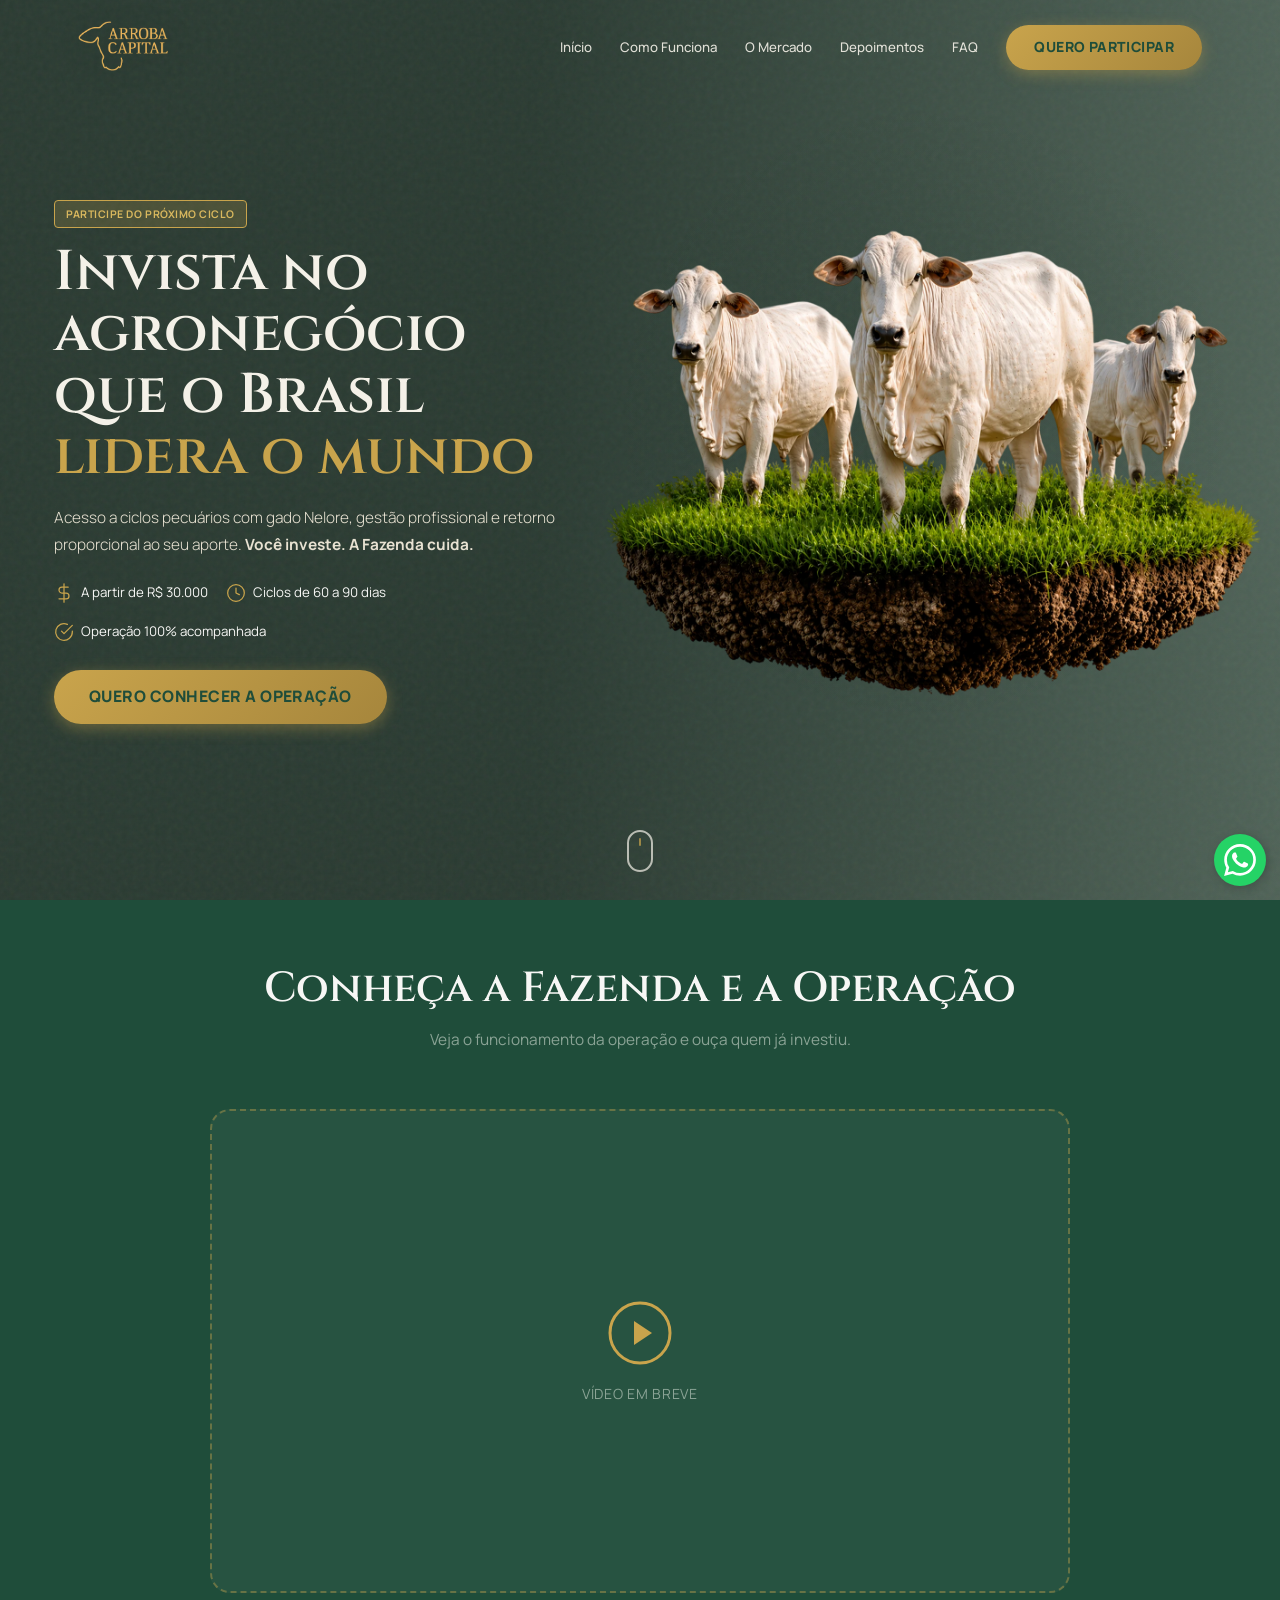
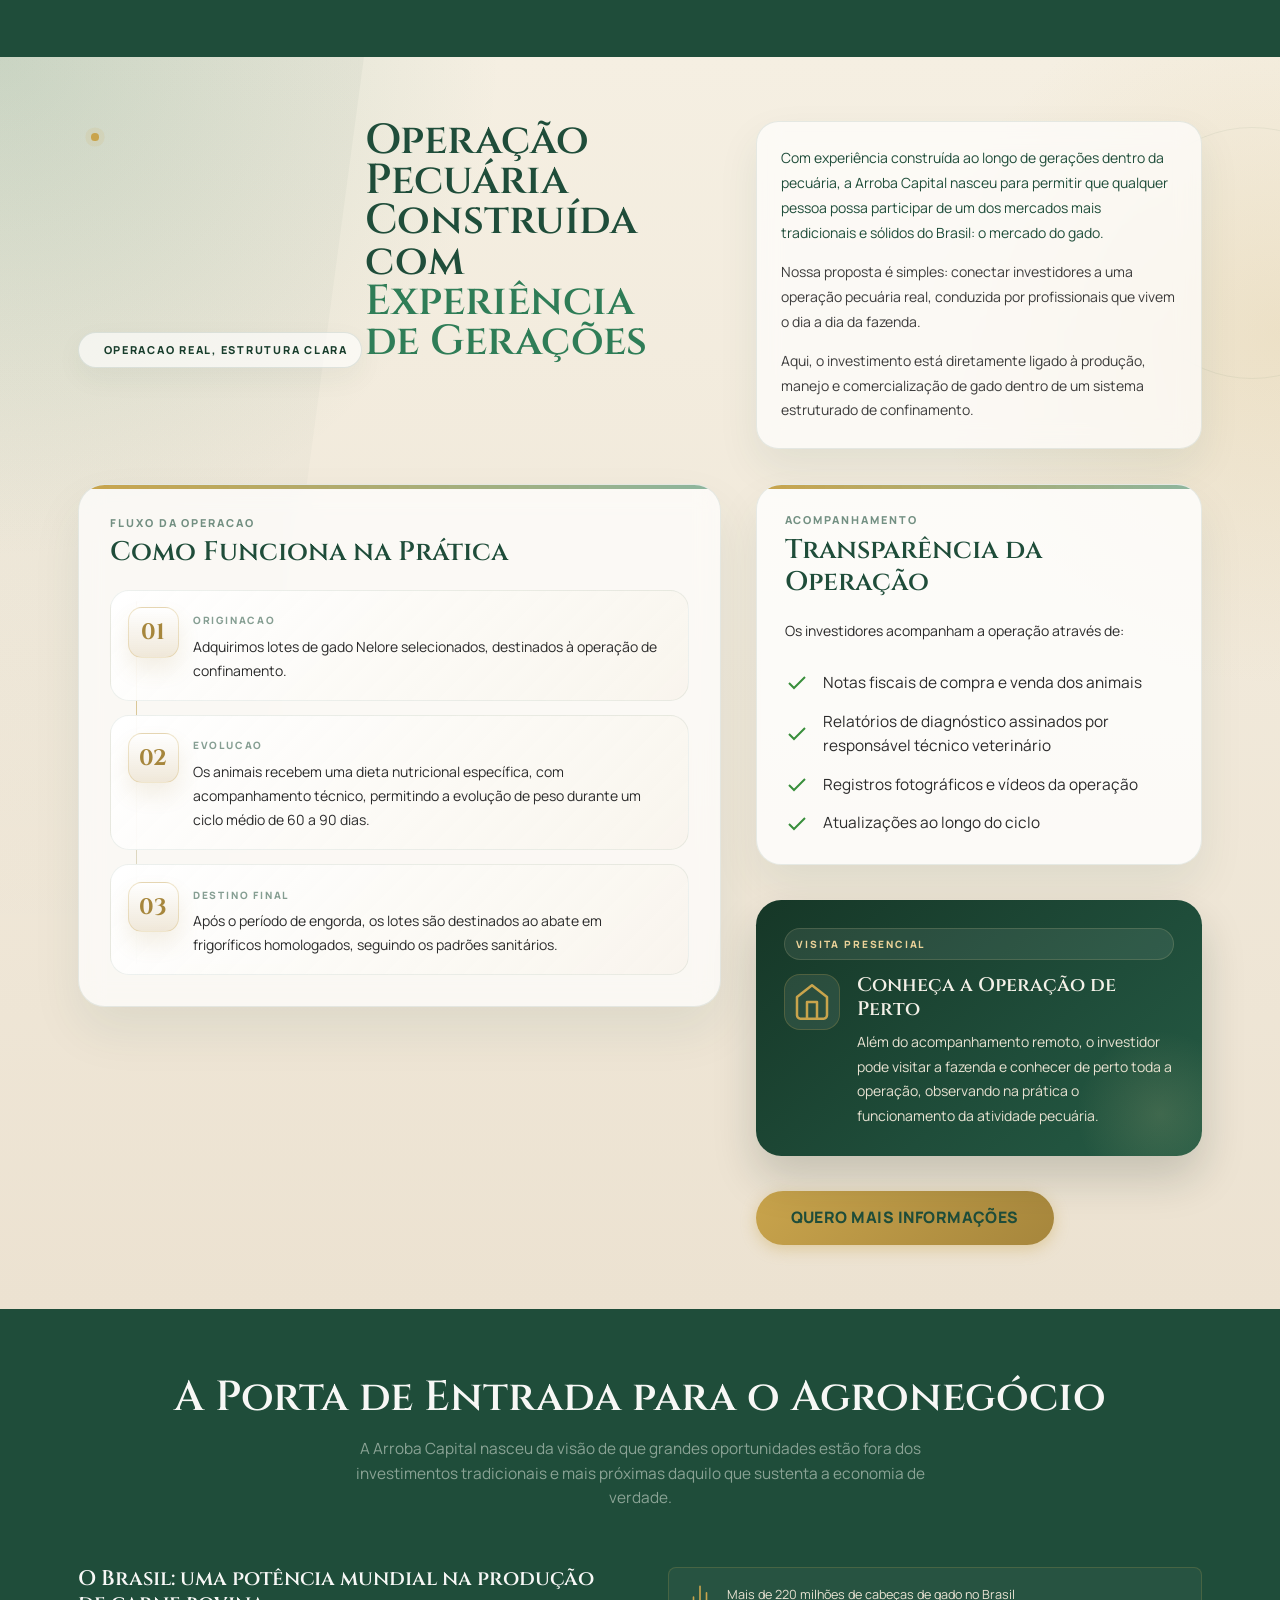
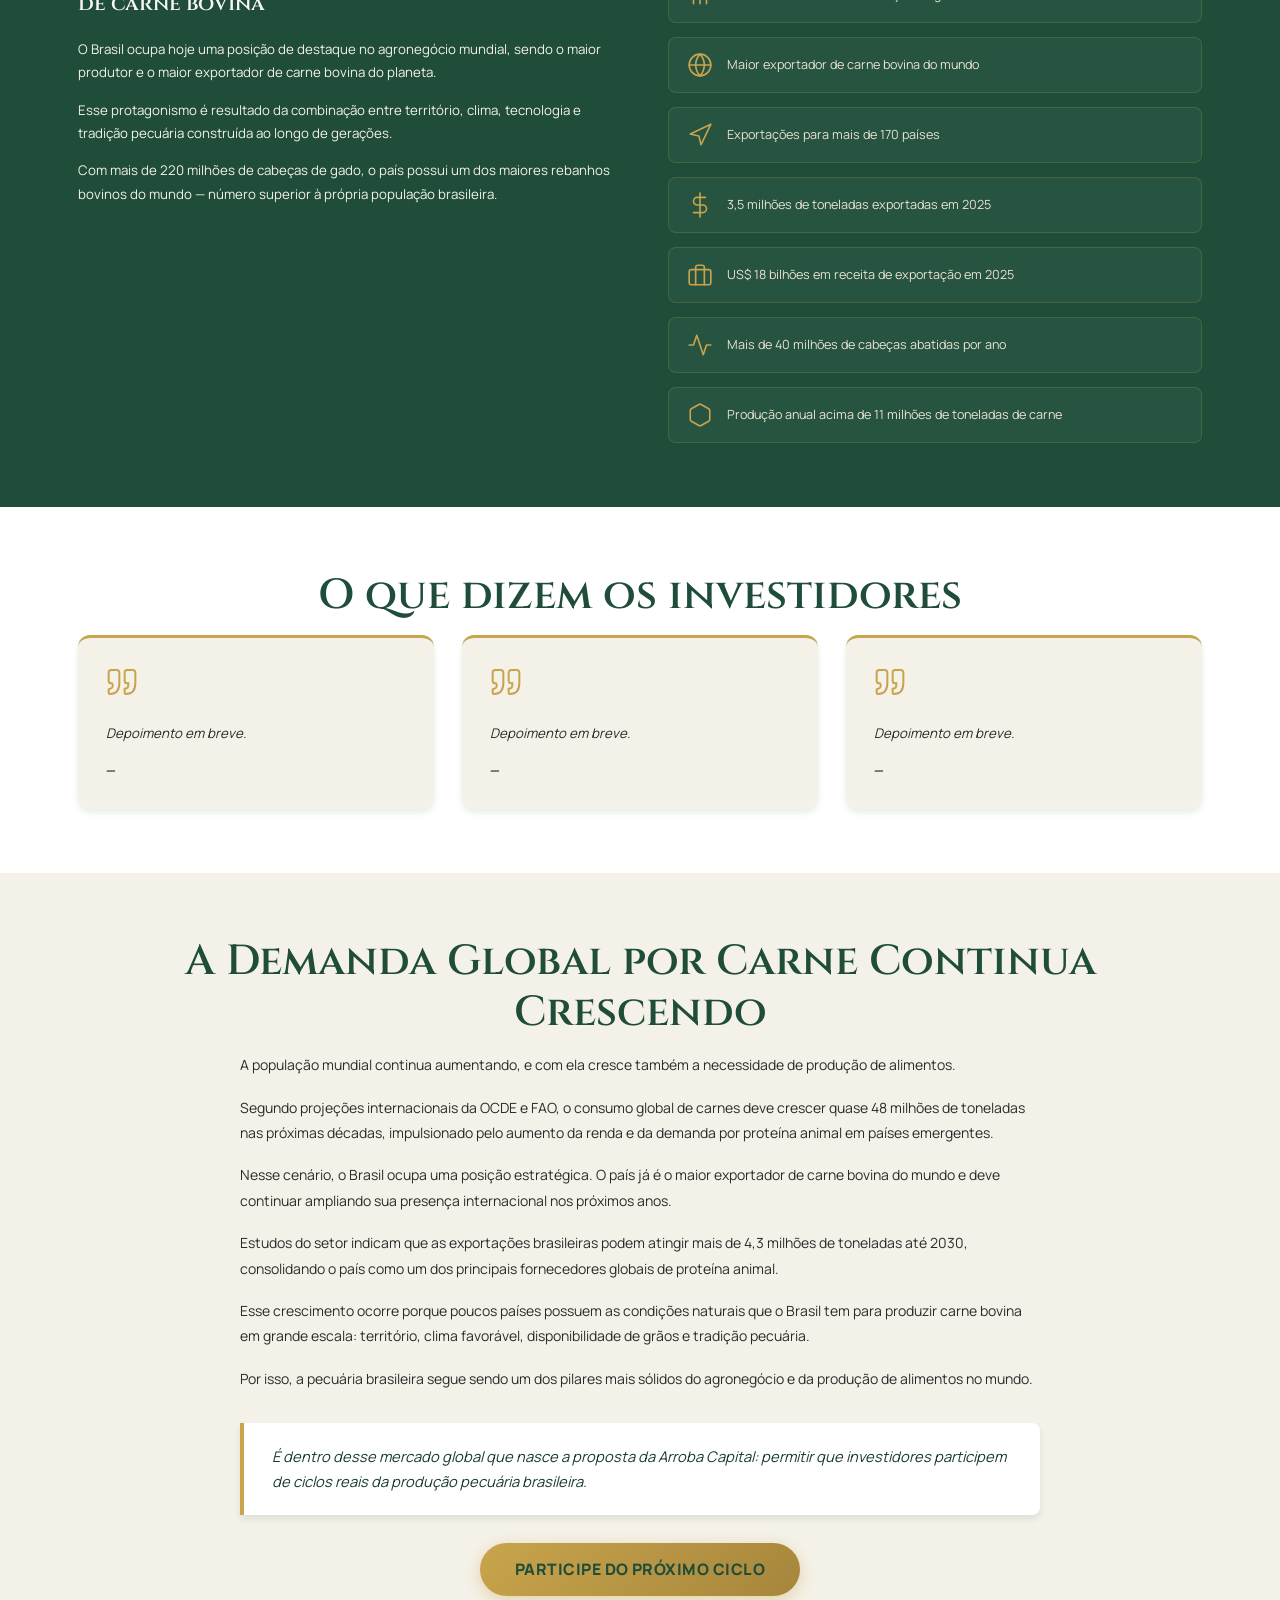
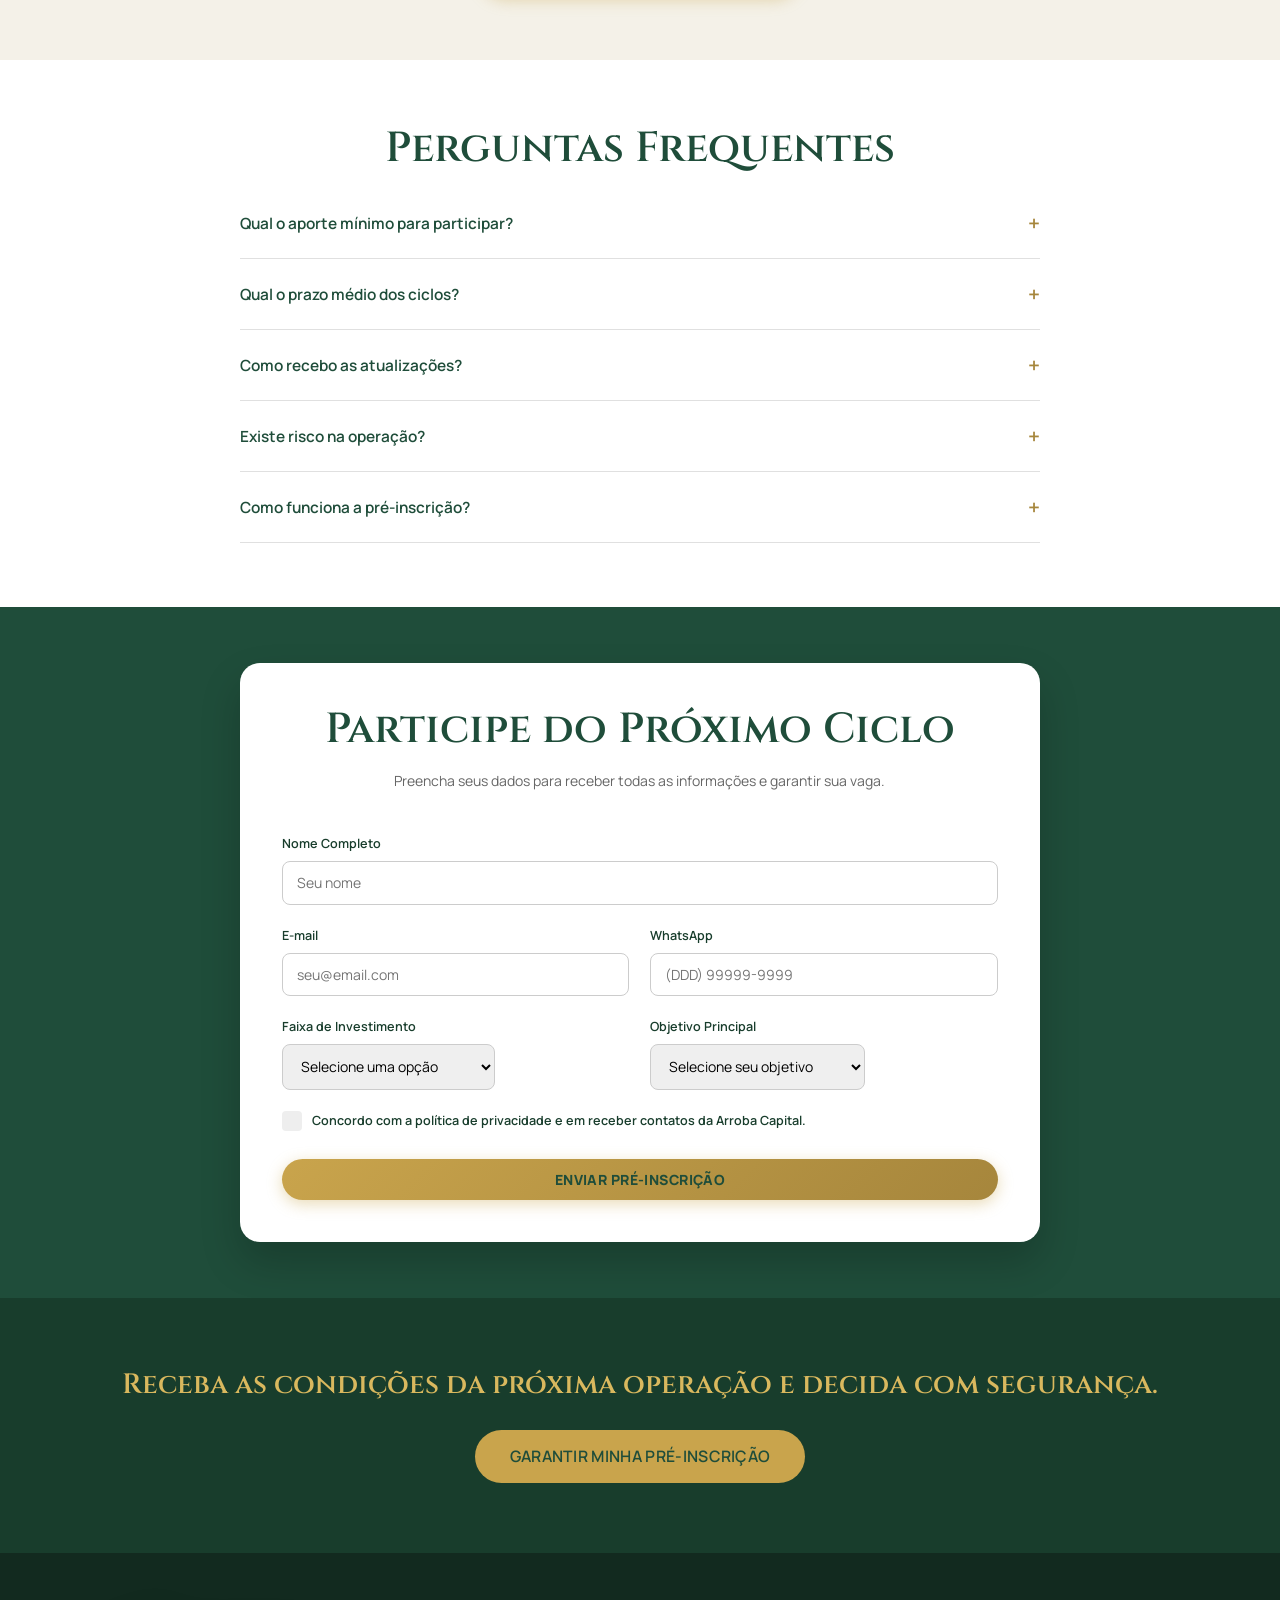
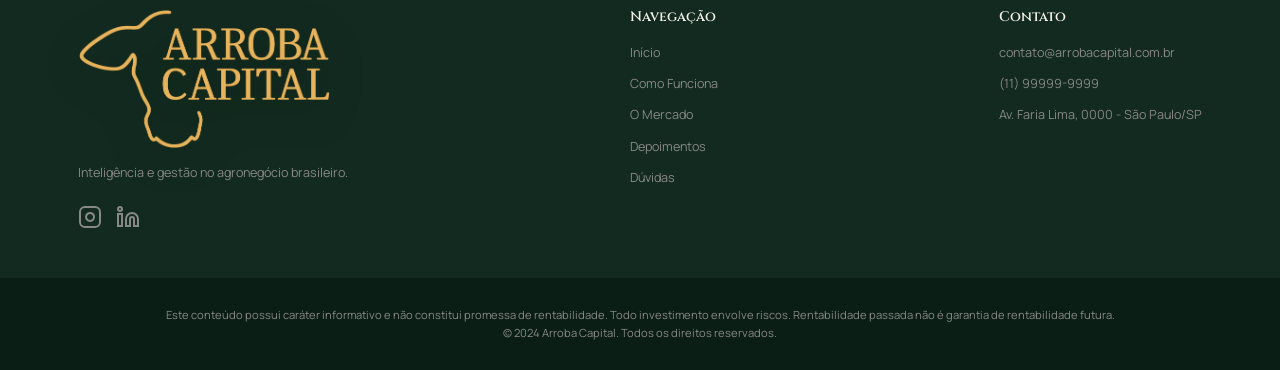
==== commit f18d708c: "Refina layout e interacoes da landing page" ====
--- a/index.html
+++ b/index.html
@@ -10,10 +10,14 @@
     <meta property="og:description" content="Participe de operações estruturadas na pecuária de corte com acompanhamento técnico e visão clara. Aportes a partir de R$ 30.000.">
     <meta property="og:type" content="website">
     <meta property="og:url" content="https://arrobacapital.com.br">
-    <meta property="og:image" content="assets/og-image-placeholder.jpg">
+    <meta property="og:image" content="https://arrobacapital.com.br/logo.webp">
     
     <title>Arroba Capital | Investimentos Pecuários de Alta Performance</title>
     
+    <script>
+        document.documentElement.classList.add('has-loader');
+    </script>
+
     <!-- Google Fonts -->
     <link rel="preconnect" href="https://fonts.googleapis.com">
     <link rel="preconnect" href="https://fonts.gstatic.com" crossorigin>
@@ -21,9 +25,12 @@
     
     <!-- CSS Principal -->
     <link rel="stylesheet" href="css/main.css">
+    <link rel="preload" as="image" href="logo.webp" fetchpriority="high">
     
     <!-- Favicon Placeholder -->
+    <link rel="icon" type="image/webp" href="logo.webp">
     <link rel="icon" href="data:image/svg+xml,<svg xmlns=%22http://www.w3.org/2000/svg%22 viewBox=%220 0 100 100%22><text y=%22.9em%22 font-size=%2290%22>🐂</text></svg>">
+    <link rel="icon" type="image/webp" href="logo.webp">
 
     <script type="application/ld+json">
     {
@@ -31,7 +38,7 @@
       "@type": "Organization",
       "name": "Arroba Capital",
       "url": "https://arrobacapital.com.br",
-      "logo": "https://arrobacapital.com.br/logo.png",
+      "logo": "https://arrobacapital.com.br/logo.webp",
       "contactPoint": {
         "@type": "ContactPoint",
         "telephone": "+55-11-99999-9999",
@@ -42,19 +49,31 @@
 </head>
 <body>
 
+    <div class="page-loader" id="page-loader" role="status" aria-live="polite" aria-label="Carregando Arroba Capital">
+        <div class="page-loader__inner">
+            <img src="logo.webp" alt="Arroba Capital" class="page-loader__logo">
+            <div class="page-loader__dots" aria-hidden="true">
+                <span></span>
+                <span></span>
+                <span></span>
+            </div>
+            <span class="sr-only">Carregando o site da Arroba Capital.</span>
+        </div>
+    </div>
+
     <!-- Header Fixo -->
     <header class="header" id="header">
         <div class="container header__container">
-            <a href="#" class="header__logo" aria-label="Arroba Capital - Início">
-                ARROBA <span class="text-gold">CAPITAL</span>
+            <a href="#" class="header__logo" aria-label="Arroba Capital - Inicio">
+                <img src="logo.webp" alt="Arroba Capital" class="brand-logo brand-logo--header">
             </a>
             
             <nav class="header__nav" id="nav-menu">
                 <ul class="header__list">
                     <li><a href="#hero" class="header__link">Início</a></li>
-                    <li><a href="#como-funciona" class="header__link">Como Funciona</a></li>
-                    <li><a href="#diferenciais" class="header__link">Diferenciais</a></li>
-                    <li><a href="#transparencia" class="header__link">Transparência</a></li>
+                    <li><a href="#operacao" class="header__link">Como Funciona</a></li>
+                    <li><a href="#brasil" class="header__link">O Mercado</a></li>
+                    <li><a href="#depoimentos" class="header__link">Depoimentos</a></li>
                     <li><a href="#faq" class="header__link">FAQ</a></li>
                 </ul>
                 <a href="#pre-inscricao" class="btn btn--primary header__cta">Quero Participar</a>
@@ -75,46 +94,45 @@
             <div class="hero__overlay"></div>
             <div class="container hero__container">
                 <div class="hero__content">
-                    <span class="badge fade-up">Nova Rodada Aberta</span>
+                    <span class="badge fade-up">Participe do Próximo Ciclo</span>
                     <h1 class="hero__title fade-up delay-100">
-                        Invista no Agro <br>com <span class="text-gold">Estratégia</span>, Transparência e Gestão Profissional
+                        Invista no agronegócio que o Brasil <span class="text-gold">lidera o mundo</span>
                     </h1>
                     <p class="hero__subtitle fade-up delay-200">
-                        Participe de operações estruturadas na pecuária de corte com acompanhamento técnico e visão clara de cada ciclo produtivo.
+                        Acesso a ciclos pecuários com gado Nelore, gestão profissional e retorno proporcional ao seu aporte. <strong>Você investe. A Fazenda cuida.</strong>
                     </p>
-                    
+
                     <ul class="hero__bullets fade-up delay-300">
                         <li>
-                            <svg width="24" height="24" viewBox="0 0 24 24" fill="none" class="text-gold" stroke="currentColor" stroke-width="1.5" stroke-linecap="round" stroke-linejoin="round">
-                                <path d="M12 1v22"></path>
+                            <svg width="20" height="20" viewBox="0 0 24 24" fill="none" class="text-gold" stroke="currentColor" stroke-width="1.5" stroke-linecap="round" stroke-linejoin="round">
+                                <line x1="12" y1="1" x2="12" y2="23"></line>
                                 <path d="M17 5H9.5a3.5 3.5 0 0 0 0 7h5a3.5 3.5 0 0 1 0 7H6"></path>
                             </svg>
-                            Aportes a partir de R$ 30.000
-                        </li>
-                        <li>
-                            <svg width="24" height="24" viewBox="0 0 24 24" fill="none" class="text-gold" stroke="currentColor" stroke-width="1.5" stroke-linecap="round" stroke-linejoin="round">
+                            A partir de R$ 30.000
+                        </li>
+                        <li>
+                            <svg width="20" height="20" viewBox="0 0 24 24" fill="none" class="text-gold" stroke="currentColor" stroke-width="1.5" stroke-linecap="round" stroke-linejoin="round">
                                 <circle cx="12" cy="12" r="10"></circle>
                                 <polyline points="12 6 12 12 16 14"></polyline>
-                                <path d="M12 2l2-2 2 2"></path> <!-- Leaf accent -->
-                            </svg>
-                            Ciclos operacionais de 60 a 90 dias
-                        </li>
-                        <li>
-                            <svg width="24" height="24" viewBox="0 0 24 24" fill="none" class="text-gold" stroke="currentColor" stroke-width="1.5" stroke-linecap="round" stroke-linejoin="round">
-                                <rect x="3" y="4" width="18" height="18" rx="2" ry="2"></rect>
-                                <line x1="16" y1="2" x2="16" y2="6"></line>
-                                <line x1="8" y1="2" x2="8" y2="6"></line>
-                                <line x1="3" y1="10" x2="21" y2="10"></line>
-                                <path d="M9 16l2 2 4-4"></path>
-                            </svg>
-                            Relatórios periódicos exclusivos
+                            </svg>
+                            Ciclos de 60 a 90 dias
+                        </li>
+                        <li>
+                            <svg width="20" height="20" viewBox="0 0 24 24" fill="none" class="text-gold" stroke="currentColor" stroke-width="1.5" stroke-linecap="round" stroke-linejoin="round">
+                                <path d="M22 11.08V12a10 10 0 1 1-5.93-9.14"></path>
+                                <polyline points="22 4 12 14.01 9 11.01"></polyline>
+                            </svg>
+                            Operação 100% acompanhada
                         </li>
                     </ul>
 
                     <div class="hero__actions fade-up delay-400">
-                        <a href="#pre-inscricao" class="btn btn--primary btn--lg">Fazer Pré-inscrição</a>
-                        <a href="https://wa.me/5511999999999" target="_blank" class="btn btn--outline btn--lg">Falar no WhatsApp</a>
-                    </div>
+                        <a href="#operacao" class="btn btn--primary btn--lg">Quero conhecer a operação</a>
+                    </div>
+                </div>
+
+                <div class="hero__image fade-up delay-300">
+                    <img src="img.webp" alt="Operação pecuária Arroba Capital">
                 </div>
             </div>
             <div class="hero__scroll">
@@ -124,306 +142,239 @@
             </div>
         </section>
 
-        <!-- Seção Para Quem É -->
-        <section class="section target-audience" id="para-quem">
+        <!-- Seção Vídeo -->
+        <section class="section section--dark video-section" id="video">
+            <div class="container text-center">
+                <div class="section-header">
+                    <h2 class="section-title text-light">Conheça a Fazenda e a Operação</h2>
+                    <p class="section-subtitle" style="color: var(--text-muted);">Veja o funcionamento da operação e ouça quem já investiu.</p>
+                </div>
+                <div class="video-wrapper reveal-on-scroll">
+                    <div class="video-placeholder">
+                        <svg width="72" height="72" viewBox="0 0 24 24" fill="none" stroke="currentColor" stroke-width="1" stroke-linecap="round" stroke-linejoin="round" class="text-gold">
+                            <circle cx="12" cy="12" r="10"></circle>
+                            <polygon points="10 8 16 12 10 16 10 8" fill="currentColor" stroke="none"></polygon>
+                        </svg>
+                        <p>Vídeo em breve</p>
+                    </div>
+                </div>
+            </div>
+        </section>
+
+        <!-- Seção Operação Pecuária -->
+        <section class="section operation-section" id="operacao">
             <div class="container">
                 <div class="section-header text-center">
-                    <h2 class="section-title">Para quem busca diversificação com <span class="text-accent">exposição ao agronegócio</span></h2>
-                    <p class="section-subtitle">Identifique seu perfil de investidor e entenda como a Arroba Capital pode compor seu portfólio.</p>
-                </div>
-
-                <div class="grid grid--2 target-audience__grid">
-                    <div class="card reveal-on-scroll">
-                        <div class="card__icon">
-                            <!-- Target/Money -->
-                            <svg width="32" height="32" viewBox="0 0 24 24" fill="none" class="text-gold" stroke="currentColor" stroke-width="1.5" stroke-linecap="round" stroke-linejoin="round">
+                    <h2 class="section-title">Operação Pecuária Construída com <span class="text-accent">Experiência de Gerações</span></h2>
+                </div>
+
+                <div class="operation-intro reveal-on-scroll">
+                    <p>Com experiência construída ao longo de gerações dentro da pecuária, a Arroba Capital nasceu para permitir que qualquer pessoa possa participar de um dos mercados mais tradicionais e sólidos do Brasil: o mercado do gado.</p>
+                    <p>Nossa proposta é simples: conectar investidores a uma operação pecuária real, conduzida por profissionais que vivem o dia a dia da fazenda.</p>
+                    <p>Aqui, o investimento está diretamente ligado à produção, manejo e comercialização de gado dentro de um sistema estruturado de confinamento.</p>
+                </div>
+
+                <div class="operation-subsection">
+                    <h3 class="subsection-title">Como Funciona na Prática</h3>
+                    <div class="operation-steps">
+                        <div class="operation-step reveal-on-scroll">
+                            <div class="step-number">01</div>
+                            <div class="step-content">
+                                <p>Adquirimos lotes de gado Nelore selecionados, destinados à operação de confinamento.</p>
+                            </div>
+                        </div>
+                        <div class="operation-step reveal-on-scroll delay-100">
+                            <div class="step-number">02</div>
+                            <div class="step-content">
+                                <p>Os animais recebem uma dieta nutricional específica, com acompanhamento técnico, permitindo a evolução de peso durante um ciclo médio de 60 a 90 dias.</p>
+                            </div>
+                        </div>
+                        <div class="operation-step reveal-on-scroll delay-200">
+                            <div class="step-number">03</div>
+                            <div class="step-content">
+                                <p>Após o período de engorda, os lotes são destinados ao abate em frigoríficos homologados, seguindo os padrões sanitários.</p>
+                            </div>
+                        </div>
+                    </div>
+                </div>
+
+                <div class="transparency-block reveal-on-scroll">
+                    <h3 class="subsection-title">Transparência da Operação</h3>
+                    <p class="transparency-lead">Os investidores acompanham a operação através de:</p>
+                    <ul class="checklist">
+                        <li>
+                            <svg class="check-icon" viewBox="0 0 24 24"><path d="M20 6L9 17l-5-5"></path></svg>
+                            Notas fiscais de compra e venda dos animais
+                        </li>
+                        <li>
+                            <svg class="check-icon" viewBox="0 0 24 24"><path d="M20 6L9 17l-5-5"></path></svg>
+                            Relatórios de diagnóstico assinados por responsável técnico veterinário
+                        </li>
+                        <li>
+                            <svg class="check-icon" viewBox="0 0 24 24"><path d="M20 6L9 17l-5-5"></path></svg>
+                            Registros fotográficos e vídeos da operação
+                        </li>
+                        <li>
+                            <svg class="check-icon" viewBox="0 0 24 24"><path d="M20 6L9 17l-5-5"></path></svg>
+                            Atualizações ao longo do ciclo
+                        </li>
+                    </ul>
+                </div>
+
+                <div class="farm-visit reveal-on-scroll">
+                    <div class="farm-visit__icon">
+                        <svg width="40" height="40" viewBox="0 0 24 24" fill="none" stroke="currentColor" stroke-width="1.5" stroke-linecap="round" stroke-linejoin="round" class="text-gold">
+                            <path d="M3 9l9-7 9 7v11a2 2 0 0 1-2 2H5a2 2 0 0 1-2-2z"></path>
+                            <polyline points="9 22 9 12 15 12 15 22"></polyline>
+                        </svg>
+                    </div>
+                    <div class="farm-visit__content">
+                        <h3>Conheça a Operação de Perto</h3>
+                        <p>Além do acompanhamento remoto, o investidor pode visitar a fazenda e conhecer de perto toda a operação, observando na prática o funcionamento da atividade pecuária.</p>
+                    </div>
+                </div>
+
+                <div class="text-center mt-8">
+                    <a href="#pre-inscricao" class="btn btn--primary btn--lg">Quero mais informações</a>
+                </div>
+            </div>
+        </section>
+
+        <!-- Seção Porta de Entrada / Brasil -->
+        <section class="section section--dark brazil-section" id="brasil">
+            <div class="container">
+                <div class="section-header text-center">
+                    <h2 class="section-title text-light">A Porta de Entrada para o Agronegócio</h2>
+                    <p class="section-subtitle" style="color: var(--text-muted);">A Arroba Capital nasceu da visão de que grandes oportunidades estão fora dos investimentos tradicionais e mais próximas daquilo que sustenta a economia de verdade.</p>
+                </div>
+
+                <div class="brazil-content">
+                    <div class="brazil-text reveal-from-left">
+                        <h3 class="text-light">O Brasil: uma potência mundial na produção de carne bovina</h3>
+                        <p class="text-cream">O Brasil ocupa hoje uma posição de destaque no agronegócio mundial, sendo o maior produtor e o maior exportador de carne bovina do planeta.</p>
+                        <p class="text-cream">Esse protagonismo é resultado da combinação entre território, clima, tecnologia e tradição pecuária construída ao longo de gerações.</p>
+                        <p class="text-cream">Com mais de 220 milhões de cabeças de gado, o país possui um dos maiores rebanhos bovinos do mundo — número superior à própria população brasileira.</p>
+                    </div>
+                    <div class="brazil-stats reveal-from-right">
+                        <div class="stat-item">
+                            <svg width="26" height="26" viewBox="0 0 24 24" fill="none" stroke="currentColor" stroke-width="1.5" stroke-linecap="round" stroke-linejoin="round" class="text-gold">
+                                <path d="M18 20V10M12 20V4M6 20v-6"></path>
+                            </svg>
+                            <span>Mais de 220 milhões de cabeças de gado no Brasil</span>
+                        </div>
+                        <div class="stat-item">
+                            <svg width="26" height="26" viewBox="0 0 24 24" fill="none" stroke="currentColor" stroke-width="1.5" stroke-linecap="round" stroke-linejoin="round" class="text-gold">
                                 <circle cx="12" cy="12" r="10"></circle>
-                                <circle cx="12" cy="12" r="6"></circle>
-                                <circle cx="12" cy="12" r="2"></circle>
-                                <line x1="12" y1="22" x2="12" y2="18"></line>
-                            </svg>
-                        </div>
-                        <h3 class="card__title">Investidor Inteligente</h3>
-                        <p class="card__text">Busca alternativas à renda fixa tradicional e quer diversificar com ativos reais (biológicos) de alta demanda.</p>
-                    </div>
-                    <div class="card reveal-on-scroll delay-100">
-                        <div class="card__icon">
-                            <!-- Briefcase -->
-                            <svg width="32" height="32" viewBox="0 0 24 24" fill="none" class="text-gold" stroke="currentColor" stroke-width="1.5" stroke-linecap="round" stroke-linejoin="round">
+                                <line x1="2" y1="12" x2="22" y2="12"></line>
+                                <path d="M12 2a15.3 15.3 0 0 1 4 10 15.3 15.3 0 0 1-4 10 15.3 15.3 0 0 1-4-10 15.3 15.3 0 0 1 4-10z"></path>
+                            </svg>
+                            <span>Maior exportador de carne bovina do mundo</span>
+                        </div>
+                        <div class="stat-item">
+                            <svg width="26" height="26" viewBox="0 0 24 24" fill="none" stroke="currentColor" stroke-width="1.5" stroke-linecap="round" stroke-linejoin="round" class="text-gold">
+                                <polygon points="3 11 22 2 13 21 11 13 3 11"></polygon>
+                            </svg>
+                            <span>Exportações para mais de 170 países</span>
+                        </div>
+                        <div class="stat-item">
+                            <svg width="26" height="26" viewBox="0 0 24 24" fill="none" stroke="currentColor" stroke-width="1.5" stroke-linecap="round" stroke-linejoin="round" class="text-gold">
+                                <line x1="12" y1="1" x2="12" y2="23"></line>
+                                <path d="M17 5H9.5a3.5 3.5 0 0 0 0 7h5a3.5 3.5 0 0 1 0 7H6"></path>
+                            </svg>
+                            <span>3,5 milhões de toneladas exportadas em 2025</span>
+                        </div>
+                        <div class="stat-item">
+                            <svg width="26" height="26" viewBox="0 0 24 24" fill="none" stroke="currentColor" stroke-width="1.5" stroke-linecap="round" stroke-linejoin="round" class="text-gold">
                                 <rect x="2" y="7" width="20" height="14" rx="2" ry="2"></rect>
                                 <path d="M16 21V5a2 2 0 0 0-2-2h-4a2 2 0 0 0-2 2v16"></path>
                             </svg>
-                        </div>
-                        <h3 class="card__title">Profissionais Liberais</h3>
-                        <p class="card__text">Médicos, advogados e empresários que desejam investir no agro, mas não têm tempo para gerir fazendas.</p>
-                    </div>
-                    <div class="card reveal-on-scroll delay-200">
-                        <div class="card__icon">
-                            <!-- Pie Chart -->
-                            <svg width="32" height="32" viewBox="0 0 24 24" fill="none" class="text-gold" stroke="currentColor" stroke-width="1.5" stroke-linecap="round" stroke-linejoin="round">
-                                <path d="M21.21 15.89A10 10 0 1 1 8 2.83"></path>
-                                <path d="M22 12A10 10 0 0 0 12 2v10z"></path>
-                            </svg>
-                        </div>
-                        <h3 class="card__title">Diversificação Estratégica</h3>
-                        <p class="card__text">Para quem entende a força do PIB agro brasileiro e quer surfar ciclos curtos de engorda intensiva.</p>
-                    </div>
-                    <div class="card reveal-on-scroll delay-300">
-                        <div class="card__icon">
-                            <!-- Diamond/Premium -->
-                            <svg width="32" height="32" viewBox="0 0 24 24" fill="none" class="text-gold" stroke="currentColor" stroke-width="1.5" stroke-linecap="round" stroke-linejoin="round">
-                                <path d="M6 3h12l4 6-10 13L2 9z"></path>
-                                <line x1="10" y1="22" x2="6" y2="9"></line>
-                                <line x1="14" y1="22" x2="18" y2="9"></line>
-                                <line x1="2" y1="9" x2="22" y2="9"></line>
-                            </svg>
-                        </div>
-                        <h3 class="card__title">Exclusividade</h3>
-                        <p class="card__text">Acesso a operações geralmente restritas a grandes players, agora democratizadas com gestão profissional.</p>
-                    </div>
-                </div>
-            </div>
-        </section>
-
-        <!-- Seção Como Funciona (Timeline) -->
-        <section class="section section--dark how-it-works" id="como-funciona">
+                            <span>US$ 18 bilhões em receita de exportação em 2025</span>
+                        </div>
+                        <div class="stat-item">
+                            <svg width="26" height="26" viewBox="0 0 24 24" fill="none" stroke="currentColor" stroke-width="1.5" stroke-linecap="round" stroke-linejoin="round" class="text-gold">
+                                <path d="M22 12h-4l-3 9L9 3l-3 9H2"></path>
+                            </svg>
+                            <span>Mais de 40 milhões de cabeças abatidas por ano</span>
+                        </div>
+                        <div class="stat-item">
+                            <svg width="26" height="26" viewBox="0 0 24 24" fill="none" stroke="currentColor" stroke-width="1.5" stroke-linecap="round" stroke-linejoin="round" class="text-gold">
+                                <path d="M21 16V8a2 2 0 0 0-1-1.73l-7-4a2 2 0 0 0-2 0l-7 4A2 2 0 0 0 3 8v8a2 2 0 0 0 1 1.73l7 4a2 2 0 0 0 2 0l7-4A2 2 0 0 0 21 16z"></path>
+                            </svg>
+                            <span>Produção anual acima de 11 milhões de toneladas de carne</span>
+                        </div>
+                    </div>
+                </div>
+            </div>
+        </section>
+
+        <!-- Seção Depoimentos -->
+        <section class="section testimonials-section" id="depoimentos">
             <div class="container">
                 <div class="section-header text-center">
-                    <h2 class="section-title text-light">Como Funciona o Ciclo</h2>
-                    <p class="section-subtitle text-cream">Entenda a jornada do seu investimento, da aquisição à liquidação.</p>
-                </div>
-
-                <div class="timeline">
-                    <!-- Item 1 -->
-                    <div class="timeline__item reveal-from-left">
-                        <div class="timeline__marker">1</div>
-                        <div class="timeline__content">
-                            <h3 class="timeline__title">Aquisição Estratégica</h3>
-                            <p>Compra de animais (boi magro) em momentos oportunos de mercado, visando o melhor preço de @ de entrada.</p>
-                        </div>
-                    </div>
-                    <!-- Item 2 -->
-                    <div class="timeline__item reveal-from-right">
-                        <div class="timeline__marker">2</div>
-                        <div class="timeline__content">
-                            <h3 class="timeline__title">Confinamento e Manejo</h3>
-                            <p>Engorda intensiva com nutrição balanceada e protocolo sanitário rigoroso para ganho de peso acelerado.</p>
-                        </div>
-                    </div>
-                    <!-- Item 3 -->
-                    <div class="timeline__item reveal-from-left">
-                        <div class="timeline__marker">3</div>
-                        <div class="timeline__content">
-                            <h3 class="timeline__title">Monitoramento Contínuo</h3>
-                            <p>Acompanhamento zootécnico e financeiro. Você recebe relatórios sobre a evolução do lote.</p>
-                        </div>
-                    </div>
-                    <!-- Item 4 -->
-                    <div class="timeline__item reveal-from-right">
-                        <div class="timeline__marker">4</div>
-                        <div class="timeline__content">
-                            <h3 class="timeline__title">Saída Programada</h3>
-                            <p>Negociação e venda para frigoríficos homologados e parceiros comerciais de grande porte.</p>
-                        </div>
-                    </div>
-                    <!-- Item 5 -->
-                    <div class="timeline__item reveal-from-left">
-                        <div class="timeline__marker">5</div>
-                        <div class="timeline__content">
-                            <h3 class="timeline__title">Fechamento do Ciclo</h3>
-                            <p>Apuração dos resultados, prestação de contas detalhada e retorno do capital conforme acordado.</p>
-                        </div>
-                    </div>
-                </div>
-            </div>
-        </section>
-
-        <!-- Seção Diferenciais -->
-        <section class="section differentials" id="diferenciais">
+                    <h2 class="section-title">O que dizem os investidores</h2>
+                </div>
+                <div class="grid grid--3 testimonials__grid">
+                    <div class="testimonial-card reveal-on-scroll">
+                        <div class="testimonial-quote">
+                            <svg width="32" height="32" viewBox="0 0 24 24" fill="none" stroke="currentColor" stroke-width="1.5" class="text-gold">
+                                <path d="M3 21c3 0 7-1 7-8V5c0-1.25-.756-2.017-2-2H4c-1.25 0-2 .75-2 1.972V11c0 1.25.75 2 2 2 1 0 1 0 1 1v1c0 1-1 2-2 2s-1 .008-1 1.031V20c0 1 0 1 1 1z"></path>
+                                <path d="M15 21c3 0 7-1 7-8V5c0-1.25-.757-2.017-2-2h-4c-1.25 0-2 .75-2 1.972V11c0 1.25.75 2 2 2h.75c0 2.25.25 4-2.75 4v3c0 1 0 1 1 1z"></path>
+                            </svg>
+                        </div>
+                        <p class="testimonial-text">Depoimento em breve.</p>
+                        <div class="testimonial-author">
+                            <span class="author-name">—</span>
+                        </div>
+                    </div>
+                    <div class="testimonial-card reveal-on-scroll delay-100">
+                        <div class="testimonial-quote">
+                            <svg width="32" height="32" viewBox="0 0 24 24" fill="none" stroke="currentColor" stroke-width="1.5" class="text-gold">
+                                <path d="M3 21c3 0 7-1 7-8V5c0-1.25-.756-2.017-2-2H4c-1.25 0-2 .75-2 1.972V11c0 1.25.75 2 2 2 1 0 1 0 1 1v1c0 1-1 2-2 2s-1 .008-1 1.031V20c0 1 0 1 1 1z"></path>
+                                <path d="M15 21c3 0 7-1 7-8V5c0-1.25-.757-2.017-2-2h-4c-1.25 0-2 .75-2 1.972V11c0 1.25.75 2 2 2h.75c0 2.25.25 4-2.75 4v3c0 1 0 1 1 1z"></path>
+                            </svg>
+                        </div>
+                        <p class="testimonial-text">Depoimento em breve.</p>
+                        <div class="testimonial-author">
+                            <span class="author-name">—</span>
+                        </div>
+                    </div>
+                    <div class="testimonial-card reveal-on-scroll delay-200">
+                        <div class="testimonial-quote">
+                            <svg width="32" height="32" viewBox="0 0 24 24" fill="none" stroke="currentColor" stroke-width="1.5" class="text-gold">
+                                <path d="M3 21c3 0 7-1 7-8V5c0-1.25-.756-2.017-2-2H4c-1.25 0-2 .75-2 1.972V11c0 1.25.75 2 2 2 1 0 1 0 1 1v1c0 1-1 2-2 2s-1 .008-1 1.031V20c0 1 0 1 1 1z"></path>
+                                <path d="M15 21c3 0 7-1 7-8V5c0-1.25-.757-2.017-2-2h-4c-1.25 0-2 .75-2 1.972V11c0 1.25.75 2 2 2h.75c0 2.25.25 4-2.75 4v3c0 1 0 1 1 1z"></path>
+                            </svg>
+                        </div>
+                        <p class="testimonial-text">Depoimento em breve.</p>
+                        <div class="testimonial-author">
+                            <span class="author-name">—</span>
+                        </div>
+                    </div>
+                </div>
+            </div>
+        </section>
+
+        <!-- Seção Demanda Global -->
+        <section class="section section--light demand-section" id="demanda">
             <div class="container">
                 <div class="section-header text-center">
-                    <h2 class="section-title">Nossos Diferenciais</h2>
-                    <p class="section-subtitle">Por que escolher a Arroba Capital para seus investimentos pecuários.</p>
-                </div>
-
-                <div class="grid grid--3 differentials__grid">
-                    <div class="info-block reveal-on-scroll">
-                        <div class="info-block__icon">
-                            <!-- Growth Chart -->
-                            <svg width="40" height="40" viewBox="0 0 24 24" fill="none" class="text-gold" stroke="currentColor" stroke-width="1.5" stroke-linecap="round" stroke-linejoin="round">
-                                <path d="M18 20V10"></path>
-                                <path d="M12 20V4"></path>
-                                <path d="M6 20v-6"></path>
-                            </svg>
-                        </div>
-                        <h4>Gestão Especializada</h4>
-                        <p>Equipe com décadas de experiência no agronegócio e mercado financeiro.</p>
-                    </div>
-                    <div class="info-block reveal-on-scroll delay-100">
-                        <div class="info-block__icon">
-                            <!-- Transparency/Eye -->
-                            <svg width="40" height="40" viewBox="0 0 24 24" fill="none" class="text-gold" stroke="currentColor" stroke-width="1.5" stroke-linecap="round" stroke-linejoin="round">
-                                <path d="M1 12s4-8 11-8 11 8 11 8-4 8-11 8-11-8-11-8z"></path>
-                                <circle cx="12" cy="12" r="3"></circle>
-                            </svg>
-                        </div>
-                        <h4>Transparência Total</h4>
-                        <p>Informação clara e audível sobre onde e como seu capital está alocado.</p>
-                    </div>
-                    <div class="info-block reveal-on-scroll delay-200">
-                        <div class="info-block__icon">
-                            <!-- Security/Shield -->
-                            <svg width="40" height="40" viewBox="0 0 24 24" fill="none" class="text-gold" stroke="currentColor" stroke-width="1.5" stroke-linecap="round" stroke-linejoin="round">
-                                <path d="M12 22s8-4 8-10V5l-8-3-8 3v7c0 6 8 10 8 10z"></path>
-                            </svg>
-                        </div>
-                        <h4>Segurança Técnica</h4>
-                        <p>Protocolos sanitários e nutricionais que mitigam riscos biológicos.</p>
-                    </div>
-                    <div class="info-block reveal-on-scroll">
-                        <div class="info-block__icon">
-                            <!-- Communication -->
-                            <svg width="40" height="40" viewBox="0 0 24 24" fill="none" class="text-gold" stroke="currentColor" stroke-width="1.5" stroke-linecap="round" stroke-linejoin="round">
-                                <path d="M21 15a2 2 0 0 1-2 2H7l-4 4V5a2 2 0 0 1 2-2h14a2 2 0 0 1 2 2z"></path>
-                            </svg>
-                        </div>
-                        <h4>Comunicação Ativa</h4>
-                        <p>Canal direto via WhatsApp e E-mail para atualizações constantes.</p>
-                    </div>
-                    <div class="info-block reveal-on-scroll delay-100">
-                        <div class="info-block__icon">
-                            <!-- Support/Handshake (Users representing connection) -->
-                            <svg width="40" height="40" viewBox="0 0 24 24" fill="none" class="text-gold" stroke="currentColor" stroke-width="1.5" stroke-linecap="round" stroke-linejoin="round">
-                                <path d="M17 21v-2a4 4 0 0 0-4-4H5a4 4 0 0 0-4 4v2"></path>
-                                <circle cx="9" cy="7" r="4"></circle>
-                                <path d="M23 21v-2a4 4 0 0 0-3-3.87"></path>
-                                <path d="M16 3.13a4 4 0 0 1 0 7.75"></path>
-                            </svg>
-                        </div>
-                        <h4>Suporte Consultivo</h4>
-                        <p>Não vendemos apenas cotas, oferecemos educação sobre o mercado.</p>
-                    </div>
-                    <div class="info-block reveal-on-scroll delay-200">
-                        <div class="info-block__icon">
-                            <!-- Execution/Gear -->
-                            <svg width="40" height="40" viewBox="0 0 24 24" fill="none" class="text-gold" stroke="currentColor" stroke-width="1.5" stroke-linecap="round" stroke-linejoin="round">
-                                <circle cx="12" cy="12" r="3"></circle>
-                                <path d="M19.4 15a1.65 1.65 0 0 0 .33 1.82l.06.06a2 2 0 0 1 0 2.83 2 2 0 0 1-2.83 0l-.06-.06a1.65 1.65 0 0 0-1.82-.33 1.65 1.65 0 0 0-1 1.51V21a2 2 0 0 1-2 2 2 2 0 0 1-2-2v-.09A1.65 1.65 0 0 0 9 19.4a1.65 1.65 0 0 0-1.82.33l-.06.06a2 2 0 0 1-2.83 0 2 2 0 0 1 0-2.83l.06-.06a1.65 1.65 0 0 0 .33-1.82 1.65 1.65 0 0 0-1.51-1H3a2 2 0 0 1-2-2 2 2 0 0 1 2-2h.09A1.65 1.65 0 0 0 4.6 9a1.65 1.65 0 0 0-.33-1.82l-.06-.06a2 2 0 0 1 0-2.83 2 2 0 0 1 2.83 0l.06.06a1.65 1.65 0 0 0 1.82.33H9a1.65 1.65 0 0 0 1-1.51V3a2 2 0 0 1 2-2 2 2 0 0 1 2 2v.09a1.65 1.65 0 0 0 1 1.51 1.65 1.65 0 0 0 1.82-.33l.06-.06a2 2 0 0 1 2.83 0 2 2 0 0 1 0 2.83l-.06.06a1.65 1.65 0 0 0-.33 1.82V9a1.65 1.65 0 0 0 1.51 1H21a2 2 0 0 1 2 2 2 2 0 0 1-2 2h-.09a1.65 1.65 0 0 0-1.51 1z"></path>
-                            </svg>
-                        </div>
-                        <h4>Foco em Execução</h4>
-                        <p>Resultados baseados em performance real de campo, não em especulação.</p>
-                    </div>
-                </div>
-            </div>
-        </section>
-
-        <!-- Seção Métricas -->
-        <section class="section section--gold metrics" id="metricas">
-            <div class="container">
-                <div class="grid grid--4 metrics__grid">
-                    <div class="metric-item">
-                        <span class="metric-value" data-target="15">0</span>
-                        <span class="metric-label">Operações Acompanhadas</span>
-                    </div>
-                    <div class="metric-item">
-                        <span class="metric-value" data-target="250">0</span>
-                        <span class="metric-label">Investidores Atendidos</span>
-                    </div>
-                    <div class="metric-item">
-                        <span class="metric-value" data-target="40">0</span>
-                        <span class="metric-label">Rodadas Concluídas</span>
-                    </div>
-                    <div class="metric-item">
-                        <span class="metric-value" data-target="98">0</span><span class="metric-symbol">%</span>
-                        <span class="metric-label">Taxa de Recorrência</span>
-                    </div>
-                </div>
-                <p class="metrics__disclaimer text-center">* Dados ilustrativos para layout. Números auditados disponíveis no prospecto.</p>
-            </div>
-        </section>
-
-        <!-- Seção Transparência -->
-        <section class="section transparency" id="transparencia">
-            <div class="container transparency__container">
-                <div class="transparency__content reveal-from-left">
-                    <h2 class="section-title">O que você acompanha</h2>
-                    <p class="section-description">Acreditamos que a confiança se constrói com visibilidade. Durante o ciclo, você terá acesso a:</p>
-                    
-                    <ul class="checklist">
-                        <li>
-                            <svg class="check-icon" viewBox="0 0 24 24"><path d="M20 6L9 17l-5-5"></path></svg>
-                            Evolução de peso do lote (GMD - Ganho Médio Diário)
-                        </li>
-                        <li>
-                            <svg class="check-icon" viewBox="0 0 24 24"><path d="M20 6L9 17l-5-5"></path></svg>
-                            Marcos do ciclo (entrada, vacinação, pesagens)
-                        </li>
-                        <li>
-                            <svg class="check-icon" viewBox="0 0 24 24"><path d="M20 6L9 17l-5-5"></path></svg>
-                            Relatórios fotográficos e vídeos dos animais
-                        </li>
-                        <li>
-                            <svg class="check-icon" viewBox="0 0 24 24"><path d="M20 6L9 17l-5-5"></path></svg>
-                            Atualizações de mercado da arroba
-                        </li>
-                    </ul>
-                    
-                    <a href="#pre-inscricao" class="btn btn--outline mt-8">Ver exemplo de relatório</a>
-                </div>
-                <div class="transparency__image reveal-from-right">
-                   <div class="image-placeholder">
-                       <!-- Dashboard Mockup -->
-                       <div class="dashboard-mockup">
-                           <div class="dashboard-header">
-                               <div>
-                                   <div class="dashboard-date" id="current-cycle-date">Fev/2026 - Ciclo V</div>
-                                   <div class="dashboard-title">Painel Executivo</div>
-                               </div>
-                               <svg width="24" height="24" viewBox="0 0 24 24" fill="none" stroke="currentColor" color="#A68A45" stroke-width="2"><path d="M22 17H2a3 3 0 0 0 3-3V9a7 7 0 0 1 14 0v5a3 3 0 0 0 3 3zm-8.27 4a2 2 0 0 1-3.46 0"></path><line x1="6" y1="9" x2="6" y2="9"></line><line x1="18" y1="9" x2="18" y2="9"></line></svg>
-                           </div>
-                           
-                           <div class="dashboard-grid">
-                               <div class="dash-card">
-                                   <span class="dash-label">GMD (Ganho Médio)</span>
-                                   <span class="dash-value">1.62 kg</span>
-                                   <span class="dash-trend">
-                                       <svg width="12" height="12" viewBox="0 0 24 24" fill="none" stroke="currentColor" stroke-width="3"><polyline points="18 15 12 9 6 15"></polyline></svg>
-                                       +12% vs. meta
-                                   </span>
-                               </div>
-                               <div class="dash-card">
-                                   <span class="dash-label">Valorização @</span>
-                                   <span class="dash-value">R$ 295,00</span>
-                                   <span class="dash-trend">
-                                       <svg width="12" height="12" viewBox="0 0 24 24" fill="none" stroke="currentColor" stroke-width="3"><polyline points="18 15 12 9 6 15"></polyline></svg>
-                                       Acima da B3
-                                   </span>
-                               </div>
-                           </div>
-                           
-                           <div class="dashboard-main-chart">
-                               <span class="dash-label" style="display:block; margin-bottom:10px;">Evolução de Peso (Kg)</span>
-                               <svg class="chart-line" viewBox="0 0 300 100" preserveAspectRatio="none">
-                                    <defs>
-                                        <linearGradient id="gradientGold" x1="0" x2="0" y1="0" y2="1">
-                                            <stop offset="0%" stop-color="#C8A45A" stop-opacity="0.3"/>
-                                            <stop offset="100%" stop-color="#C8A45A" stop-opacity="0"/>
-                                        </linearGradient>
-                                    </defs>
-                                   <path class="chart-area" d="M0,80 Q50,70 100,60 T200,30 T300,10 V100 H0 Z"></path>
-                                   <path class="chart-path" d="M0,80 Q50,70 100,60 T200,30 T300,10" fill="none"></path>
-                                   
-                                   <!-- Data Points -->
-                                   <circle cx="0" cy="80" r="3" fill="#C8A45A"></circle>
-                                   <circle cx="100" cy="60" r="3" fill="#C8A45A"></circle>
-                                   <circle cx="200" cy="30" r="3" fill="#C8A45A"></circle>
-                                   <circle cx="300" cy="10" r="3" fill="#fff" stroke="#C8A45A" stroke-width="2"></circle>
-                               </svg>
-                           </div>
-                       </div>
-                       <!-- Fim Mockup -->
-                   </div>
+                    <h2 class="section-title">A Demanda Global por Carne Continua Crescendo</h2>
+                </div>
+
+                <div class="demand-content reveal-on-scroll">
+                    <p>A população mundial continua aumentando, e com ela cresce também a necessidade de produção de alimentos.</p>
+                    <p>Segundo projeções internacionais da OCDE e FAO, o consumo global de carnes deve crescer quase 48 milhões de toneladas nas próximas décadas, impulsionado pelo aumento da renda e da demanda por proteína animal em países emergentes.</p>
+                    <p>Nesse cenário, o Brasil ocupa uma posição estratégica. O país já é o maior exportador de carne bovina do mundo e deve continuar ampliando sua presença internacional nos próximos anos.</p>
+                    <p>Estudos do setor indicam que as exportações brasileiras podem atingir mais de 4,3 milhões de toneladas até 2030, consolidando o país como um dos principais fornecedores globais de proteína animal.</p>
+                    <p>Esse crescimento ocorre porque poucos países possuem as condições naturais que o Brasil tem para produzir carne bovina em grande escala: território, clima favorável, disponibilidade de grãos e tradição pecuária.</p>
+                    <p>Por isso, a pecuária brasileira segue sendo um dos pilares mais sólidos do agronegócio e da produção de alimentos no mundo.</p>
+                    <blockquote class="demand-highlight">
+                        É dentro desse mercado global que nasce a proposta da Arroba Capital: permitir que investidores participem de ciclos reais da produção pecuária brasileira.
+                    </blockquote>
+                </div>
+
+                <div class="text-center mt-8">
+                    <a href="#pre-inscricao" class="btn btn--primary btn--lg">Participe do próximo ciclo</a>
                 </div>
             </div>
         </section>
@@ -490,8 +441,8 @@
             <div class="container">
                 <div class="form-wrapper">
                     <div class="form-header text-center">
-                        <h2 class="section-title text-gold">Pré-inscrição para Próxima Rodada</h2>
-                        <p class="text-light">Preencha seus dados para receber a lâmina técnica e garantir prioridade.</p>
+                        <h2 class="section-title text-gold">Participe do Próximo Ciclo</h2>
+                        <p class="text-light">Preencha seus dados para receber todas as informações e garantir sua vaga.</p>
                     </div>
 
                     <form id="leadForm" class="contact-form" novalidate>
@@ -578,7 +529,9 @@
     <footer class="footer">
         <div class="container footer__container">
             <div class="footer__brand">
-                <a href="#" class="footer__logo">ARROBA <span class="text-gold">CAPITAL</span></a>
+                <a href="#" class="footer__logo" aria-label="Arroba Capital - Inicio">
+                    <img src="logo.webp" alt="Arroba Capital" class="brand-logo brand-logo--footer">
+                </a>
                 <p>Inteligência e gestão no agronegócio brasileiro.</p>
                 <div class="social-links">
                     <a href="#" aria-label="Instagram">
@@ -594,8 +547,9 @@
                 <h4>Navegação</h4>
                 <ul>
                     <li><a href="#hero">Início</a></li>
-                    <li><a href="#como-funciona">Como Funciona</a></li>
-                    <li><a href="#diferenciais">Diferenciais</a></li>
+                    <li><a href="#operacao">Como Funciona</a></li>
+                    <li><a href="#brasil">O Mercado</a></li>
+                    <li><a href="#depoimentos">Depoimentos</a></li>
                     <li><a href="#faq">Dúvidas</a></li>
                 </ul>
             </div>
--- a/css/main.css
+++ b/css/main.css
@@ -1,24 +1,24 @@
 :root {
     /* Colors - Brand Palette */
-    --forest-900: #0B2E1E;
-    --forest-800: #0E3A25;
-    --forest-700: #145233;
-    --forest-600: #1A6B42;
-    
-    --gold-600:   #A68A45;
-    --gold-500:   #C8A45A;
-    --gold-400:   #D9B66D;
+    --forest-900: #1F4D3A;
+    --forest-800: #183D2C;
+    --forest-700: #236348;
+    --forest-600: #2F7D57;
+
+    --gold-600:   #A6863C;
+    --gold-500:   #C9A44C;
+    --gold-400:   #D9B85E;
     --gold-300:   #EBD299;
-    
-    --cream-100:  #F5F1E8;
+
+    --cream-100:  #F4F1E8;
     --cream-200:  #E8E2D2;
-    
-    --text-900:   #112018;
-    --text-body:  #3A4A40;
+
+    --text-900:   #1F4D3A;
+    --text-body:  #2B2B2B;
     --text-light: #F7F7F5;
     --text-muted: #8AA395;
-    
-    --accent:     #2F7A45;
+
+    --accent:     #2F7D57;
     --error:      #D32F2F;
     --success:    #388E3C;
 
@@ -29,10 +29,13 @@
     /* Spacing */
     --container-width: 1200px;
     --header-height:   80px;
+    --floating-top-offset: 0px;
+    --floating-right-offset: 0px;
+    --floating-bottom-offset: 0px;
     
     /* Effects */
-    --shadow-sm: 0 4px 6px rgba(11, 46, 30, 0.1);
-    --shadow-md: 0 10px 20px rgba(11, 46, 30, 0.15);
+    --shadow-sm: 0 4px 6px rgba(31, 77, 58, 0.1);
+    --shadow-md: 0 10px 20px rgba(31, 77, 58, 0.15);
     --shadow-lg: 0 20px 40px rgba(0, 0, 0, 0.2);
     --radius-sm: 8px;
     --radius-md: 12px;
@@ -56,6 +59,16 @@
     width: 100%;
 }
 
+html.has-loader,
+html.has-loader body {
+    overflow: hidden;
+}
+
+html.menu-open,
+html.menu-open body {
+    overflow: hidden;
+}
+
 @media (max-width: 1440px) {
     html {
         font-size: 14px; /* Slightly smaller for laptops */
@@ -75,6 +88,7 @@
     line-height: 1.6;
     overflow-x: hidden; /* Double safety */
     position: relative;
+    min-height: 100vh;
     width: 100%;
 }
 
@@ -118,6 +132,91 @@
 ul { list-style: none; }
 img { max-width: 100%; display: block; }
 button { cursor: pointer; border: none; font-family: inherit; }
+
+.sr-only {
+    position: absolute;
+    width: 1px;
+    height: 1px;
+    padding: 0;
+    margin: -1px;
+    overflow: hidden;
+    clip: rect(0, 0, 0, 0);
+    white-space: nowrap;
+    border: 0;
+}
+
+.page-loader {
+    position: fixed;
+    inset: 0;
+    z-index: 2000;
+    display: grid;
+    place-items: center;
+    overflow: hidden;
+    padding: 2rem;
+    background:
+        radial-gradient(circle at 18% 18%, rgba(47, 125, 87, 0.16), transparent 30%),
+        linear-gradient(180deg, #08100c 0%, #10231a 55%, #173828 100%);
+    opacity: 0;
+    visibility: hidden;
+    pointer-events: none;
+    transition: opacity 0.5s ease, visibility 0.5s ease;
+}
+
+html.has-loader .page-loader {
+    opacity: 1;
+    visibility: visible;
+    pointer-events: all;
+}
+
+.page-loader__inner {
+    position: relative;
+    width: min(100%, 22rem);
+    display: grid;
+    justify-items: center;
+    gap: 1rem;
+    text-align: center;
+}
+
+.page-loader__logo {
+    position: relative;
+    z-index: 1;
+    width: clamp(6.5rem, 14vw, 8.75rem);
+    height: auto;
+    animation: loaderLogoPulse 2s ease-in-out infinite;
+}
+
+.page-loader__dots {
+    position: relative;
+    z-index: 1;
+    display: flex;
+    align-items: flex-end;
+    justify-content: center;
+    gap: 0.5rem;
+    min-height: 1rem;
+    margin-top: 0.25rem;
+}
+
+.page-loader__dots span {
+    width: 0.55rem;
+    height: 0.55rem;
+    border-radius: 50%;
+    background: var(--gold-300);
+    box-shadow: 0 0 14px rgba(235, 210, 153, 0.32);
+    opacity: 0.42;
+    animation: loaderDotJump 2s ease-in-out infinite;
+}
+
+.page-loader__dots span:nth-child(1) {
+    animation-delay: 0s;
+}
+
+.page-loader__dots span:nth-child(2) {
+    animation-delay: 0.24s;
+}
+
+.page-loader__dots span:nth-child(3) {
+    animation-delay: 0.48s;
+}
 
 /* Utilities */
 .container {
@@ -161,12 +260,14 @@
 .btn--primary {
     background: linear-gradient(135deg, var(--gold-500), var(--gold-600));
     color: var(--forest-900);
-    box-shadow: 0 4px 15px rgba(200, 164, 90, 0.4);
+    box-shadow: 0 4px 15px rgba(201, 164, 76, 0.4);
+    font-weight: 800;
+    letter-spacing: 0.03em;
 }
 
 .btn--primary:hover {
     transform: translateY(-2px);
-    box-shadow: 0 8px 25px rgba(200, 164, 90, 0.6);
+    box-shadow: 0 8px 25px rgba(201, 164, 76, 0.6);
     filter: brightness(1.1);
 }
 
@@ -198,17 +299,21 @@
 /* Header */
 .header {
     position: fixed;
-    top: 0;
+    top: calc(var(--floating-top-offset) + env(safe-area-inset-top, 0px));
     left: 0;
     width: 100%;
     z-index: 1000;
     padding: 1.5rem 0;
-    transition: all var(--transition-base);
-    background: rgba(11, 46, 30, 0); /* Transparent initially */
+    transition:
+        background-color var(--transition-base),
+        box-shadow var(--transition-base),
+        padding var(--transition-base),
+        backdrop-filter var(--transition-base);
+    background: rgba(31, 77, 58, 0); /* Transparent initially */
 }
 
 .header.scrolled {
-    background: rgba(11, 46, 30, 0.95);
+    background: rgba(31, 77, 58, 0.95);
     backdrop-filter: blur(10px);
     padding: 1rem 0;
     box-shadow: var(--shadow-sm);
@@ -221,11 +326,22 @@
 }
 
 .header__logo {
-    font-family: var(--font-heading);
-    font-size: 1.8rem;
-    color: var(--cream-100);
-    font-weight: 700;
+    display: inline-flex;
+    align-items: center;
+    flex-shrink: 0;
     border-bottom: 2px solid transparent;
+}
+
+.brand-logo {
+    display: block;
+    width: 100%;
+    height: auto;
+}
+
+.brand-logo--header {
+    width: auto;
+    height: clamp(2.75rem, 5vw, 3.6rem);
+    filter: drop-shadow(0 6px 16px rgba(0, 0, 0, 0.18));
 }
 
 .header__nav {
@@ -334,9 +450,11 @@
     left: 0;
     width: 100%;
     height: 100%;
-    background: linear-gradient(to right, 
-        rgba(11, 46, 30, 0.8) 50%, 
-        rgba(11, 46, 30, 0.6) 100%); /* Slightly darker for better contrast */
+    background:
+        radial-gradient(circle at 72% 46%, rgba(11, 26, 19, 0.18), transparent 30%),
+        linear-gradient(to right,
+            rgba(14, 33, 24, 0.88) 42%,
+            rgba(21, 48, 36, 0.74) 100%);
     z-index: 2;
 }
 
@@ -351,17 +469,53 @@
 .hero__container {
     position: relative;
     z-index: 3;
-    width: 100%; /* Ensure full width usage */
+    width: 100%;
+    display: flex;
+    align-items: center;
+    gap: 4rem;
 }
 
 .hero__content {
-    max-width: 800px; /* Increased slightly */
+    flex: 1;
+    min-width: 0;
+}
+
+.hero__image {
+    flex: 0 0 42%;
+    display: flex;
+    align-items: center;
+    justify-content: center;
+}
+
+.hero__image img {
+    width: 100%;
+    max-width: 520px;
+    display: block;
+}
+
+@media (min-width: 1100px) {
+    .hero__container {
+        gap: 2.5rem;
+    }
+
+    .hero__content {
+        flex: 0 0 44%;
+    }
+
+    .hero__image {
+        flex: 0 0 56%;
+        margin-right: -5rem;
+    }
+
+    .hero__image img {
+        max-width: 860px;
+    }
 }
 
 .badge {
     display: inline-block;
     padding: 0.3rem 0.8rem;
-    background: rgba(200, 164, 90, 0.2);
+    background: rgba(201, 164, 76, 0.2);
     border: 1px solid var(--gold-500);
     color: var(--gold-400);
     border-radius: 4px;
@@ -379,20 +533,20 @@
 }
 
 .hero__subtitle {
-    font-size: clamp(1rem, 1.5vw, 1.25rem);
+    font-size: clamp(0.95rem, 1.4vw, 1.1rem);
     color: var(--cream-200);
-    margin-bottom: 1.5rem;
+    margin-bottom: 1.75rem;
     font-weight: 300;
-    max-width: 90%;
+    line-height: 1.7;
+    max-width: 540px;
 }
 
 .hero__bullets {
     display: flex;
     flex-wrap: wrap;
-    gap: 1.5rem;
+    gap: 1.25rem;
     margin-bottom: 2rem;
     color: var(--text-light);
-    font-size: clamp(0.85rem, 1vw, 1rem)light);
     font-size: 0.95rem;
 }
 
@@ -634,7 +788,7 @@
 .dashboard-mockup {
     width: 100%;
     max-width: 400px; /* Max width remains fixed but content scales with rem */
-    background: linear-gradient(135deg, rgba(14, 58, 37, 0.95), rgba(11, 46, 30, 0.98)); 
+    background: linear-gradient(135deg, rgba(24, 61, 44, 0.95), rgba(31, 77, 58, 0.98));
     backdrop-filter: blur(10px);
     border: 1px solid rgba(255, 255, 255, 0.1);
     border-radius: 1.25rem; /* Scalable radius */
@@ -700,7 +854,7 @@
     fill: none;
     stroke: var(--gold-500);
     stroke-width: 3;
-    filter: drop-shadow(0 4px 6px rgba(200, 164, 90, 0.3));
+    filter: drop-shadow(0 4px 6px rgba(201, 164, 76, 0.3));
     stroke-dasharray: 1000;
     stroke-dashoffset: 1000;
     animation: drawLine 2s ease forwards;
@@ -798,7 +952,7 @@
 .form-group input:focus, .form-group select:focus {
     outline: none;
     border-color: var(--forest-600);
-    box-shadow: 0 0 0 3px rgba(26, 107, 66, 0.1);
+    box-shadow: 0 0 0 3px rgba(47, 125, 87, 0.1);
 }
 .error-msg {
     color: var(--error);
@@ -871,7 +1025,7 @@
 
 /* Footer */
 .footer {
-    background-color: #051a11;
+    background-color: #122A1F;
     color: #888;
     padding: 4rem 0 0;
     font-size: 0.9rem;
@@ -884,11 +1038,14 @@
     padding-bottom: 3rem;
 }
 .footer__logo {
-    display: block;
-    color: var(--cream-100);
-    font-family: var(--font-heading);
-    font-size: 1.5rem;
+    display: inline-flex;
+    align-items: center;
     margin-bottom: 1rem;
+}
+
+.brand-logo--footer {
+    width: min(18rem, 62vw);
+    filter: drop-shadow(0 10px 22px rgba(0, 0, 0, 0.22));
 }
 .footer h4 { color: var(--cream-100); margin-bottom: 1.2rem; font-size: 1rem; }
 .footer ul li { margin-bottom: 0.8rem; }
@@ -897,7 +1054,7 @@
 .social-links a:hover { color: var(--gold-500); }
 
 .footer__legal {
-    background-color: #03110b;
+    background-color: #0A1E15;
     padding: 2rem 0;
     text-align: center;
     font-size: 0.8rem;
@@ -907,8 +1064,8 @@
 /* Floating WhatsApp */
 .whatsapp-float {
     position: fixed;
-    bottom: 2rem;
-    right: 2rem;
+    bottom: calc(1rem + var(--floating-bottom-offset) + env(safe-area-inset-bottom, 0px));
+    right: calc(1rem + var(--floating-right-offset) + env(safe-area-inset-right, 0px));
     background-color: #25d366;
     color: #FFF;
     border-radius: 50%;
@@ -920,7 +1077,10 @@
     font-size: 1.875rem;
     box-shadow: 2px 2px 10px rgba(0,0,0,0.2);
     z-index: 999;
-    transition: var(--transition-base);
+    transition:
+        transform var(--transition-base),
+        box-shadow var(--transition-base),
+        background-color var(--transition-base);
 }
 .whatsapp-float:hover {
     transform: scale(1.1);
@@ -941,6 +1101,7 @@
 .is-visible { opacity: 1; transform: translateY(0) translateX(0); }
 
 .delay-100 { transition-delay: 0.1s; }
+.delay-150 { transition-delay: 0.15s; }
 .delay-200 { transition-delay: 0.2s; }
 .delay-300 { transition-delay: 0.3s; }
 .delay-400 { transition-delay: 0.4s; }
@@ -964,7 +1125,20 @@
     h1 { font-size: 2.2rem; line-height: 1.25; }
     h2 { font-size: 1.75rem; }
     h3 { font-size: 1.3rem; }
-    .hero__subtitle { font-size: 1rem; line-height: 1.5; }
+    .hero__subtitle { font-size: 1rem; line-height: 1.6; max-width: 100%; }
+
+    /* Hero 2-column → 1-column */
+    .hero__container {
+        flex-direction: column;
+        gap: 2rem;
+    }
+    .hero__content { width: 100%; }
+    .hero__image {
+        flex: none;
+        width: 100%;
+        order: 1; /* após o conteúdo (botão está dentro de .hero__content) */
+    }
+    .hero__image img { max-width: 100%; }
     
     .container {
         width: 92%;
@@ -974,67 +1148,117 @@
     /* Header Adjustments */
     .header { padding: 1rem 0; }
     
-    /* Logo adjustments */
-    .header__logo span { font-size: 1.1rem; } 
+    .brand-logo--header { height: 2.9rem; }
     
     .header__toggle { 
         pointer-events: auto; /* Enable clicks on toggle */
         display: flex; 
         position: relative; /* Back to normal flow relative to container flex */
         z-index: 1003; 
-        padding: 5px;
-        border-radius: 8px; 
+        width: 3rem;
+        height: 3rem;
+        padding: 0;
+        border-radius: 999px;
+        background: rgba(10, 30, 21, 0.38);
+        backdrop-filter: blur(12px);
+        justify-content: center;
+        align-items: center;
     }
     
-    .header__toggle span { width: 100%; background-color: var(--gold-500); }
+    .header__toggle span {
+        position: absolute;
+        left: 50%;
+        width: 1.35rem;
+        height: 2px;
+        background-color: var(--gold-500);
+        border-radius: 999px;
+        transform: translateX(-50%);
+        transform-origin: center;
+        transition: top 0.25s ease, transform 0.25s ease, opacity 0.2s ease;
+    }
+
+    .header__toggle span:nth-child(1) { top: 0.95rem; }
+    .header__toggle span:nth-child(2) { top: 1.5rem; }
+    .header__toggle span:nth-child(3) { top: 2.05rem; }
+
+    .header__toggle.active span:nth-child(1) {
+        top: 50%;
+        transform: translate(-50%, -50%) rotate(45deg);
+    }
+
+    .header__toggle.active span:nth-child(2) {
+        opacity: 0;
+        transform: translateX(-50%) scaleX(0.35);
+    }
+
+    .header__toggle.active span:nth-child(3) {
+        top: 50%;
+        transform: translate(-50%, -50%) rotate(-45deg);
+    }
 
     .header__nav {
-        pointer-events: auto;
+        pointer-events: none;
         position: fixed;
-        top: 70px; /* Below the toggle */
-        right: 20px;
-        width: 250px; /* Square-ish shape */
+        top: 50%;
+        left: 50%;
+        right: auto;
+        width: min(22rem, calc(100vw - 2.5rem));
         height: auto;
-        min-height: 300px;
-        background: rgba(11, 46, 30, 0.95);
+        min-height: 23rem;
+        max-height: calc(100dvh - 2.5rem - var(--floating-top-offset) - var(--floating-bottom-offset));
+        overflow-y: auto;
+        -webkit-overflow-scrolling: touch;
+        background: rgba(31, 77, 58, 0.95);
         backdrop-filter: blur(20px); /* Blur effect */
-        border-radius: 20px; /* Rounded corners */
-        padding: 2rem;
-        transform: scale(0.9);
+        border-radius: 1.75rem; /* Rounded corners */
+        padding: 2.4rem 2rem 2rem;
+        transform: translate(-50%, calc(-50% + 1rem)) scale(0.92);
         opacity: 0;
         visibility: hidden;
-        transition: all 0.3s cubic-bezier(0.16, 1, 0.3, 1);
-        box-shadow: 0 10px 40px rgba(0,0,0,0.3);
-        border: 1px solid rgba(255,255,255,0.05);
+        transition:
+            opacity 0.3s cubic-bezier(0.16, 1, 0.3, 1),
+            visibility 0.3s cubic-bezier(0.16, 1, 0.3, 1),
+            transform 0.3s cubic-bezier(0.16, 1, 0.3, 1);
+        box-shadow: 0 18px 50px rgba(0,0,0,0.3);
+        border: 1px solid rgba(255,255,255,0.06);
         
         /* Reset flex layout */
         flex-direction: column;
-        justify-content: flex-start;
+        justify-content: center;
         align-items: center;
-        gap: 1rem;
+        gap: 1.25rem;
     }
 
     .header__nav.active { 
-        right: 20px; /* Keep position */
+        pointer-events: auto;
         opacity: 1;
         visibility: visible;
-        transform: scale(1);
+        transform: translate(-50%, -50%) scale(1);
+        box-shadow:
+            0 22px 60px rgba(0, 0, 0, 0.32),
+            0 0 0 100vmax rgba(5, 14, 11, 0.34);
     }
 
     .header__list {
         flex-direction: column;
-        gap: 1.5rem;
+        gap: 1.1rem;
         width: 100%;
     }
 
     .header__link {
-        font-size: 1.1rem;
+        font-size: 1.15rem;
         display: block;
-        padding: 0.5rem 0;
+        width: 100%;
+        padding: 0.75rem 0.5rem;
         border-bottom: 1px solid rgba(255,255,255,0.05);
+        text-align: center;
     }
     
-    .header__cta { width: 100%; margin-top: 1rem; }
+    .header__cta {
+        width: 100%;
+        max-width: 16rem;
+        margin-top: 0.75rem;
+    }
     
     .timeline::before { left: 20px; }
     .timeline__item { 
@@ -1070,3 +1294,663 @@
     .metrics__grid { grid-template-columns: 1fr; gap: 2.5rem; }
     .metric-value { font-size: 2.8rem; }
 }
+
+/* ============================================
+   HERO — novos elementos
+   ============================================ */
+.hero__authority {
+    font-size: clamp(0.9rem, 1.2vw, 1.05rem);
+    color: var(--gold-400);
+    font-weight: 600;
+    letter-spacing: 0.02em;
+    margin-bottom: 1.25rem;
+    border-left: 3px solid var(--gold-500);
+    padding-left: 0.75rem;
+}
+
+.hero__tagline {
+    display: block;
+    margin-top: 0.5rem;
+    font-size: 1.1rem;
+    color: var(--gold-300);
+    font-weight: 700;
+    letter-spacing: 0.03em;
+}
+
+/* ============================================
+   SEÇÃO VÍDEO
+   ============================================ */
+.video-section .section-header { margin-bottom: 2.5rem; }
+
+.video-wrapper {
+    max-width: 860px;
+    margin: 0 auto;
+}
+
+.video-placeholder {
+    width: 100%;
+    aspect-ratio: 16 / 9;
+    background: rgba(255,255,255,0.04);
+    border: 2px dashed rgba(201, 164, 76, 0.4);
+    border-radius: var(--radius-lg);
+    display: flex;
+    flex-direction: column;
+    align-items: center;
+    justify-content: center;
+    gap: 1rem;
+    color: var(--text-muted);
+    font-size: 1rem;
+    letter-spacing: 0.05em;
+    text-transform: uppercase;
+}
+
+/* ============================================
+   SEÇÃO OPERAÇÃO PECUÁRIA
+   ============================================ */
+.operation-section {
+    position: relative;
+    overflow: hidden;
+    background:
+        radial-gradient(circle at 0% 0%, rgba(47, 125, 87, 0.18), transparent 28%),
+        radial-gradient(circle at 100% 22%, rgba(201, 164, 76, 0.16), transparent 22%),
+        linear-gradient(180deg, #f5efe2 0%, #ece2d1 100%);
+}
+
+.operation-section::before,
+.operation-section::after {
+    content: '';
+    position: absolute;
+    pointer-events: none;
+}
+
+.operation-section::before {
+    top: 0;
+    left: 0;
+    width: min(26rem, 34vw);
+    height: 100%;
+    background: linear-gradient(180deg, rgba(31, 77, 58, 0.08), transparent 72%);
+    clip-path: polygon(0 0, 100% 0, 54% 100%, 0% 100%);
+    opacity: 0.55;
+}
+
+.operation-section::after {
+    top: 5rem;
+    right: -7rem;
+    width: 18rem;
+    aspect-ratio: 1;
+    border-radius: 50%;
+    border: 1px solid rgba(31, 77, 58, 0.08);
+    opacity: 0.8;
+}
+
+.operation-section .container {
+    position: relative;
+    z-index: 1;
+    display: grid;
+    grid-template-columns: minmax(0, 1.18fr) minmax(20rem, 0.82fr);
+    grid-template-areas:
+        "heading intro"
+        "steps transparency"
+        "steps visit"
+        "steps cta";
+    gap: clamp(1.5rem, 3vw, 2.5rem);
+    align-items: start;
+}
+
+.operation-section .section-header {
+    grid-area: heading;
+    margin: 0;
+    position: relative;
+}
+
+.operation-section .section-header.text-center {
+    text-align: left;
+}
+
+.operation-section .section-header::before {
+    content: 'Operacao real, estrutura clara';
+    display: inline-flex;
+    margin-bottom: 1.1rem;
+    padding: 0.6rem 0.95rem 0.6rem 1.75rem;
+    border-radius: 999px;
+    background: rgba(255, 255, 255, 0.64);
+    border: 1px solid rgba(31, 77, 58, 0.12);
+    color: var(--forest-800);
+    font-size: 0.78rem;
+    font-weight: 800;
+    letter-spacing: 0.16em;
+    text-transform: uppercase;
+}
+
+.operation-section .section-header::before {
+    box-shadow: 0 10px 28px rgba(31, 77, 58, 0.05);
+}
+
+.operation-section .section-header::after {
+    content: '';
+    position: absolute;
+    top: 0.9rem;
+    left: 0.95rem;
+    width: 0.55rem;
+    height: 0.55rem;
+    border-radius: 50%;
+    background: var(--gold-500);
+    box-shadow: 0 0 0 0.4rem rgba(201, 164, 76, 0.12);
+}
+
+.operation-section .section-title {
+    margin: 0;
+    max-width: 12ch;
+    line-height: 0.96;
+    color: var(--forest-900);
+}
+
+.operation-section .section-title .text-accent {
+    display: block;
+    color: var(--accent);
+}
+
+.operation-intro {
+    grid-area: intro;
+    align-self: end;
+    display: grid;
+    gap: 1rem;
+    margin: 0;
+    padding: clamp(1.35rem, 2vw, 1.75rem);
+    text-align: left;
+    background: rgba(255, 255, 255, 0.68);
+    border: 1px solid rgba(31, 77, 58, 0.1);
+    border-radius: 1.6rem;
+    box-shadow: 0 18px 42px rgba(31, 77, 58, 0.08);
+    backdrop-filter: blur(12px);
+}
+
+.operation-intro p {
+    margin: 0;
+    font-size: 1rem;
+    color: rgba(43, 43, 43, 0.92);
+    line-height: 1.78;
+}
+
+.operation-intro p:first-child {
+    color: var(--forest-900);
+}
+
+.operation-subsection {
+    grid-area: steps;
+    position: relative;
+    margin: 0;
+    padding: clamp(1.5rem, 2.5vw, 2.2rem);
+    background: rgba(255, 255, 255, 0.72);
+    border: 1px solid rgba(31, 77, 58, 0.1);
+    border-radius: 1.9rem;
+    box-shadow: 0 24px 50px rgba(31, 77, 58, 0.08);
+    backdrop-filter: blur(12px);
+    overflow: hidden;
+}
+
+.operation-subsection::before,
+.transparency-block::before {
+    content: '';
+    position: absolute;
+    inset: 0 0 auto 0;
+    height: 4px;
+    background: linear-gradient(90deg, var(--gold-500), rgba(47, 125, 87, 0.55));
+}
+
+.operation-section .subsection-title {
+    margin: 0 0 1.5rem;
+    padding: 0;
+    font-family: var(--font-heading);
+    font-size: clamp(1.5rem, 2.1vw, 2rem);
+    color: var(--forest-900);
+}
+
+.operation-section .subsection-title::after {
+    display: none;
+}
+
+.operation-subsection .subsection-title::before,
+.transparency-block .subsection-title::before {
+    display: block;
+    margin-bottom: 0.55rem;
+    font-family: var(--font-body);
+    font-size: 0.78rem;
+    font-weight: 800;
+    letter-spacing: 0.18em;
+    text-transform: uppercase;
+    color: rgba(31, 77, 58, 0.62);
+}
+
+.operation-subsection .subsection-title::before {
+    content: 'Fluxo da operacao';
+}
+
+.transparency-block .subsection-title::before {
+    content: 'Acompanhamento';
+}
+
+.operation-steps {
+    position: relative;
+    display: flex;
+    flex-direction: column;
+    gap: 1rem;
+    max-width: none;
+}
+
+.operation-steps::before {
+    content: '';
+    position: absolute;
+    top: 0.8rem;
+    bottom: 0.8rem;
+    left: 1.85rem;
+    width: 1px;
+    background: linear-gradient(180deg, rgba(201, 164, 76, 0.72), rgba(31, 77, 58, 0.12));
+}
+
+.operation-step {
+    position: relative;
+    display: grid;
+    grid-template-columns: auto 1fr;
+    gap: 1rem;
+    align-items: start;
+    padding: 1.2rem 1.25rem;
+    background: linear-gradient(135deg, rgba(255, 255, 255, 0.96), rgba(248, 244, 236, 0.86));
+    border: 1px solid rgba(31, 77, 58, 0.08);
+    border-radius: 1.35rem;
+    box-shadow: none;
+    transition: transform var(--transition-base), box-shadow var(--transition-base);
+}
+
+.operation-step:hover {
+    transform: translateY(-4px);
+    box-shadow: 0 16px 32px rgba(31, 77, 58, 0.08);
+}
+
+.step-number {
+    width: 3.6rem;
+    min-width: 0;
+    aspect-ratio: 1;
+    display: grid;
+    place-items: center;
+    border-radius: 1rem;
+    font-family: var(--font-heading);
+    font-size: 1.6rem;
+    font-weight: 700;
+    line-height: 1;
+    color: var(--gold-600);
+    background: linear-gradient(180deg, rgba(255, 255, 255, 0.95), rgba(237, 228, 211, 0.85));
+    border: 1px solid rgba(201, 164, 76, 0.28);
+    box-shadow: 0 12px 22px rgba(166, 134, 60, 0.12);
+}
+
+.step-content {
+    display: grid;
+    gap: 0.45rem;
+    padding-top: 0.35rem;
+}
+
+.step-content::before {
+    font-size: 0.72rem;
+    font-weight: 800;
+    letter-spacing: 0.18em;
+    text-transform: uppercase;
+    color: rgba(31, 77, 58, 0.54);
+}
+
+.operation-step:nth-child(1) .step-content::before { content: 'Originacao'; }
+.operation-step:nth-child(2) .step-content::before { content: 'Evolucao'; }
+.operation-step:nth-child(3) .step-content::before { content: 'Destino final'; }
+
+.step-content p {
+    margin: 0;
+    font-size: 1rem;
+    color: var(--text-body);
+    line-height: 1.72;
+}
+
+.transparency-block {
+    grid-area: transparency;
+    position: relative;
+    margin: 0;
+    max-width: none;
+    padding: clamp(1.5rem, 2.4vw, 2rem);
+    background: rgba(255, 255, 255, 0.8);
+    border-radius: 1.8rem;
+    border: 1px solid rgba(31, 77, 58, 0.1);
+    box-shadow: 0 22px 46px rgba(31, 77, 58, 0.08);
+    overflow: hidden;
+}
+
+.transparency-lead {
+    margin-bottom: 0.8rem;
+    color: var(--text-body);
+    font-size: 1rem;
+    line-height: 1.7;
+}
+
+.operation-checklist {
+    margin-top: 0;
+    gap: 0.85rem;
+}
+
+.operation-checklist li {
+    display: flex;
+    align-items: flex-start;
+    gap: 0.9rem;
+    padding: 0.85rem 0;
+    font-size: 1rem;
+    line-height: 1.65;
+    color: var(--text-body);
+    border-bottom: 1px solid rgba(31, 77, 58, 0.08);
+}
+
+.operation-checklist li:last-child {
+    padding-bottom: 0;
+    border-bottom: none;
+}
+
+.operation-checklist .check-icon {
+    width: 1.15rem;
+    height: 1.15rem;
+    min-width: 1.15rem;
+    margin-top: 0.25rem;
+    stroke: var(--accent);
+}
+
+.farm-visit {
+    grid-area: visit;
+    position: relative;
+    overflow: hidden;
+    display: flex;
+    flex-wrap: wrap;
+    align-items: flex-start;
+    gap: 1rem 1.25rem;
+    margin: 0;
+    padding: 2rem;
+    background: linear-gradient(140deg, #163727 0%, #1f4d3a 60%, #255b44 100%);
+    border-radius: 1.8rem;
+    box-shadow: 0 22px 44px rgba(17, 41, 31, 0.18);
+}
+
+.farm-visit::before {
+    content: 'Visita presencial';
+    display: inline-flex;
+    align-items: center;
+    flex: 0 0 100%;
+    width: fit-content;
+    padding: 0.5rem 0.85rem;
+    border-radius: 999px;
+    background: rgba(255, 255, 255, 0.08);
+    border: 1px solid rgba(235, 210, 153, 0.16);
+    color: var(--gold-300);
+    font-size: 0.72rem;
+    font-weight: 800;
+    letter-spacing: 0.18em;
+    text-transform: uppercase;
+}
+
+.farm-visit::after {
+    content: '';
+    position: absolute;
+    right: -3rem;
+    bottom: -3rem;
+    width: 12rem;
+    aspect-ratio: 1;
+    border-radius: 50%;
+    background: radial-gradient(circle, rgba(235, 210, 153, 0.14), transparent 70%);
+}
+
+.farm-visit__icon {
+    min-width: 4rem;
+    width: 4rem;
+    height: 4rem;
+    display: flex;
+    align-items: center;
+    justify-content: center;
+    background: rgba(255, 255, 255, 0.08);
+    border-radius: 1.15rem;
+    border: 1px solid rgba(201, 164, 76, 0.24);
+}
+
+.farm-visit__content {
+    flex: 1;
+    min-width: 14rem;
+}
+
+.farm-visit__content h3 {
+    color: var(--cream-100);
+    font-size: 1.4rem;
+    margin-bottom: 0.65rem;
+}
+
+.farm-visit__content p {
+    margin: 0;
+    color: var(--cream-200);
+    font-size: 1rem;
+    line-height: 1.75;
+}
+
+.operation-section .text-center.mt-8 {
+    grid-area: cta;
+    margin-top: 0;
+    text-align: left;
+}
+
+.operation-section .text-center.mt-8 .btn {
+    min-width: min(100%, 18rem);
+}
+
+/* ============================================
+   SEÇÃO BRASIL
+   ============================================ */
+.brazil-content {
+    display: grid;
+    grid-template-columns: 1fr 1fr;
+    gap: clamp(2rem, 5vw, 4rem);
+    align-items: start;
+    margin-top: 2.5rem;
+}
+
+.brazil-text {
+    display: flex;
+    flex-direction: column;
+    gap: 1rem;
+}
+
+.brazil-text h3 {
+    font-size: clamp(1.2rem, 2vw, 1.5rem);
+    margin-bottom: 0.5rem;
+}
+
+.brazil-text p {
+    font-size: 0.95rem;
+    line-height: 1.75;
+    margin: 0;
+}
+
+.brazil-stats {
+    display: flex;
+    flex-direction: column;
+    gap: 1rem;
+}
+
+.stat-item {
+    display: flex;
+    align-items: center;
+    gap: 1rem;
+    background: rgba(255,255,255,0.04);
+    border: 1px solid rgba(201, 164, 76, 0.2);
+    border-radius: var(--radius-sm);
+    padding: 1rem 1.25rem;
+    transition: var(--transition-fast);
+}
+
+.stat-item:hover {
+    background: rgba(201, 164, 76, 0.08);
+    border-color: rgba(201, 164, 76, 0.4);
+}
+
+.stat-item span {
+    font-size: 0.9rem;
+    color: var(--cream-200);
+    line-height: 1.4;
+}
+
+.stat-item svg { min-width: 26px; }
+
+/* ============================================
+   DEPOIMENTOS
+   ============================================ */
+.testimonials-section { background-color: white; }
+
+.testimonials__grid { align-items: stretch; }
+
+.testimonial-card {
+    background: var(--cream-100);
+    border-radius: var(--radius-md);
+    padding: 2rem;
+    box-shadow: var(--shadow-sm);
+    display: flex;
+    flex-direction: column;
+    gap: 1rem;
+    border-top: 3px solid var(--gold-500);
+}
+
+.testimonial-quote { margin-bottom: 0.25rem; }
+
+.testimonial-text {
+    font-size: 0.95rem;
+    color: var(--text-body);
+    line-height: 1.7;
+    flex: 1;
+    font-style: italic;
+}
+
+.testimonial-author { margin-top: auto; }
+
+.author-name {
+    font-weight: 700;
+    color: var(--forest-800);
+    font-size: 0.9rem;
+}
+
+/* ============================================
+   SEÇÃO DEMANDA GLOBAL
+   ============================================ */
+.demand-section { background-color: var(--cream-100); }
+
+.demand-content {
+    max-width: 800px;
+    margin: 0 auto;
+    display: flex;
+    flex-direction: column;
+    gap: 1.25rem;
+}
+
+.demand-content p {
+    font-size: 1rem;
+    color: var(--text-body);
+    line-height: 1.8;
+}
+
+.demand-highlight {
+    margin-top: 1rem;
+    padding: 1.5rem 2rem;
+    border-left: 4px solid var(--gold-500);
+    background: white;
+    border-radius: 0 var(--radius-sm) var(--radius-sm) 0;
+    font-size: 1.05rem;
+    color: var(--forest-800);
+    font-style: italic;
+    line-height: 1.7;
+    box-shadow: var(--shadow-sm);
+}
+
+/* ============================================
+   RESPONSIVO — novos elementos
+   ============================================ */
+@media (max-width: 1100px) {
+    .operation-section .container {
+        grid-template-columns: 1fr;
+        grid-template-areas:
+            "heading"
+            "intro"
+            "steps"
+            "transparency"
+            "visit"
+            "cta";
+    }
+
+    .operation-section .section-title {
+        max-width: none;
+    }
+}
+
+@media (max-width: 900px) {
+    .brazil-content { grid-template-columns: 1fr; }
+    .grid--3.testimonials__grid { grid-template-columns: 1fr; }
+    .operation-section .container { gap: 1.35rem; }
+    .operation-section .section-header::before {
+        font-size: 0.72rem;
+        letter-spacing: 0.14em;
+    }
+    .operation-steps::before { display: none; }
+    .operation-step {
+        grid-template-columns: 1fr;
+        gap: 0.9rem;
+        padding: 1.05rem;
+    }
+    .step-number {
+        width: 3.1rem;
+        font-size: 1.35rem;
+    }
+    .farm-visit { padding: 1.6rem; }
+    .farm-visit__content { min-width: 0; }
+    .hero__subtitle { font-size: 0.95rem; }
+}
+
+@media (max-width: 480px) {
+    .operation-intro,
+    .operation-subsection,
+    .transparency-block,
+    .farm-visit {
+        padding: 1.35rem;
+        border-radius: 1.35rem;
+    }
+    .operation-section .section-header::before { padding-left: 1.55rem; }
+    .operation-section .section-header::after {
+        top: 0.86rem;
+        left: 0.82rem;
+    }
+    .operation-section .text-center.mt-8 .btn { width: 100%; }
+}
+
+@keyframes loaderDotJump {
+    0%, 18%, 100% {
+        transform: translateY(0) scale(1);
+        opacity: 0.42;
+    }
+    9% {
+        transform: translateY(-0.45rem) scale(1.08);
+        opacity: 1;
+    }
+}
+
+@keyframes loaderLogoPulse {
+    0%, 100% {
+        transform: scale(1);
+        opacity: 0.92;
+    }
+    50% {
+        transform: scale(1.045);
+        opacity: 1;
+    }
+}
+
+@media (prefers-reduced-motion: reduce) {
+    .page-loader__logo,
+    .page-loader__dots span {
+        animation: none;
+    }
+}
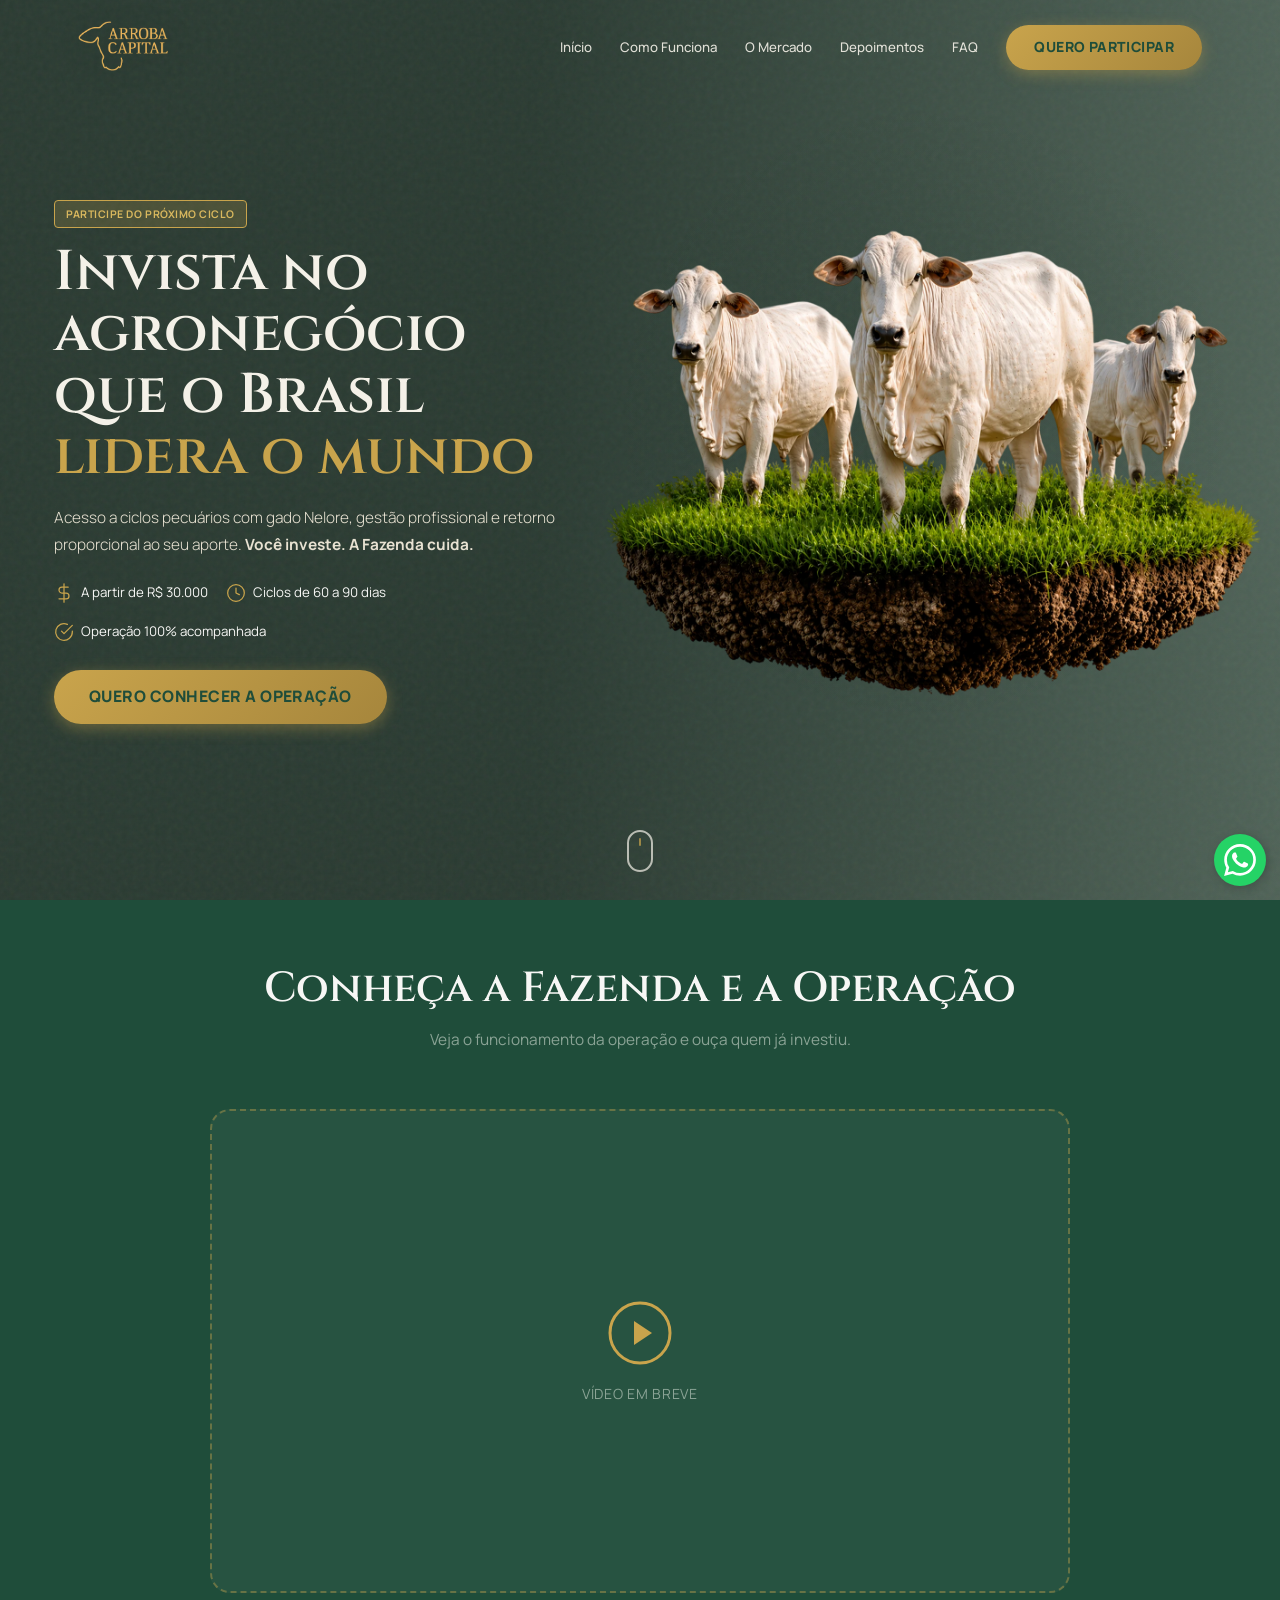
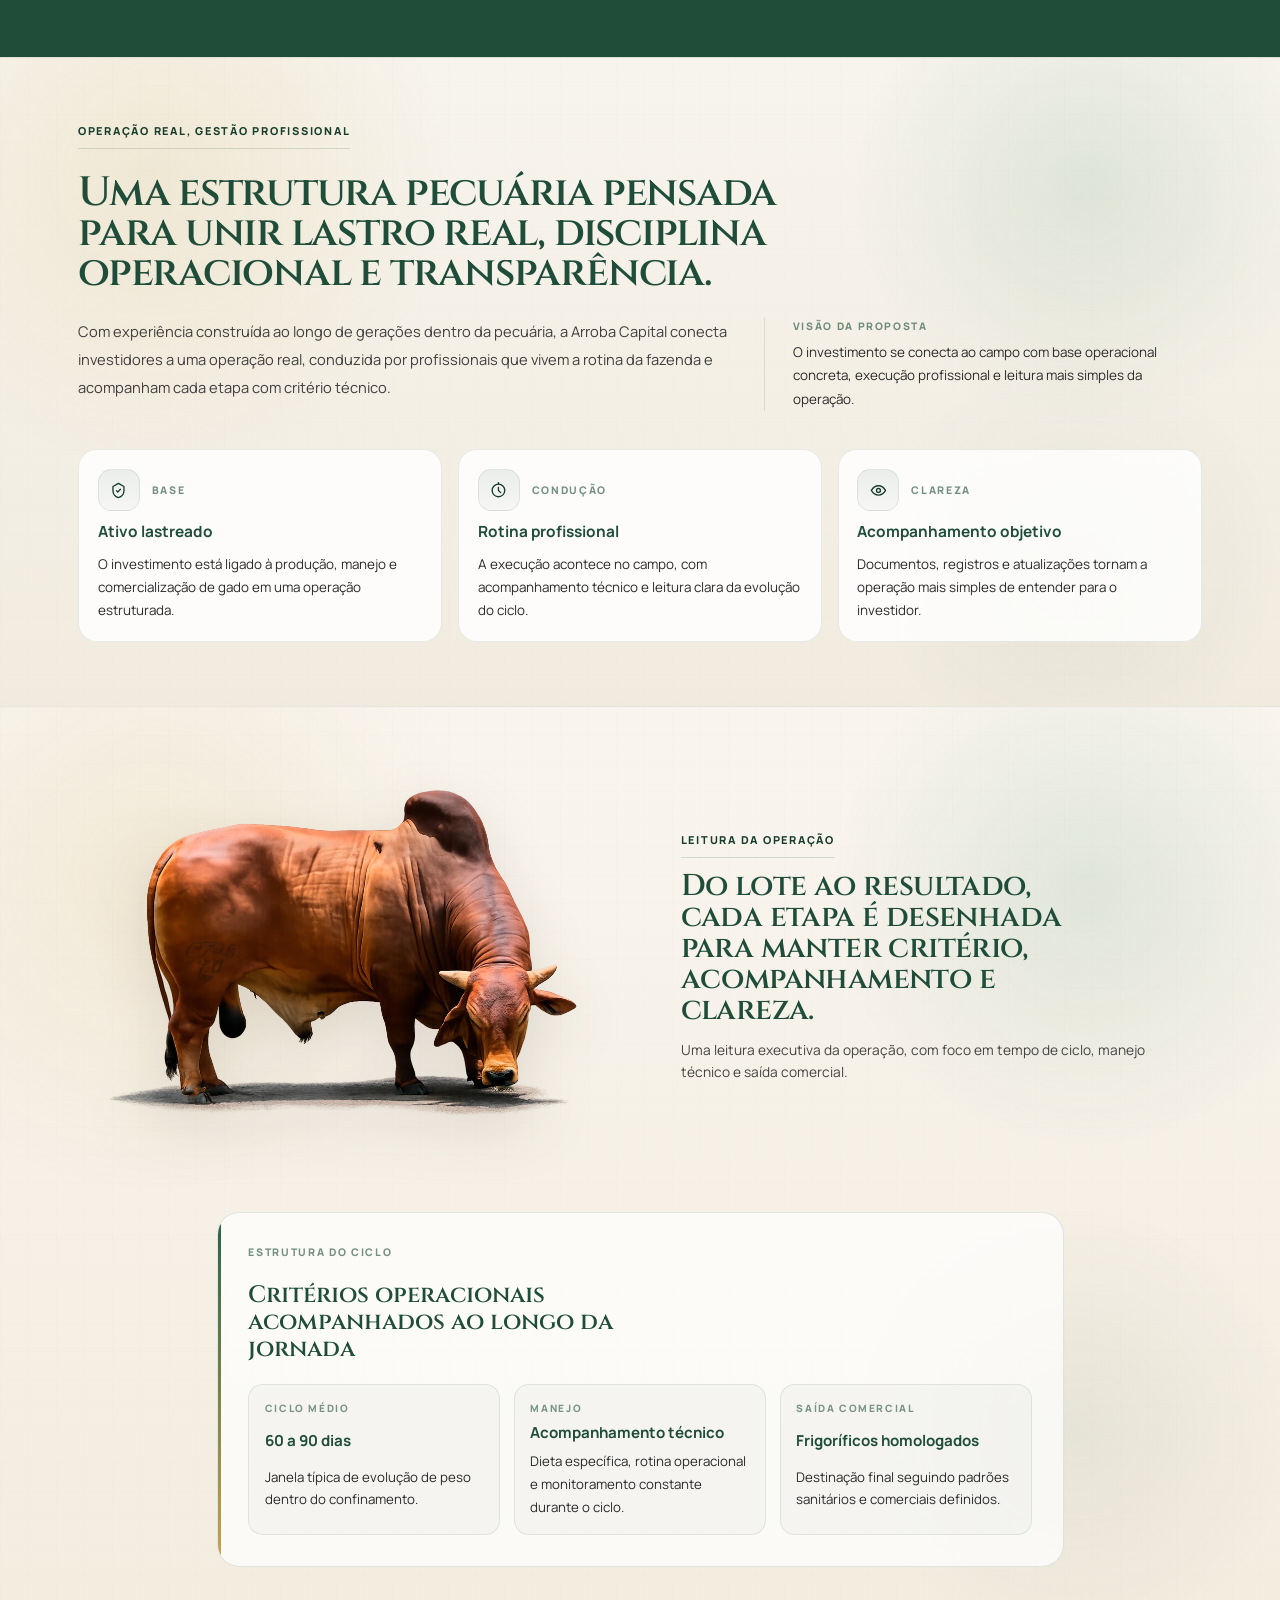
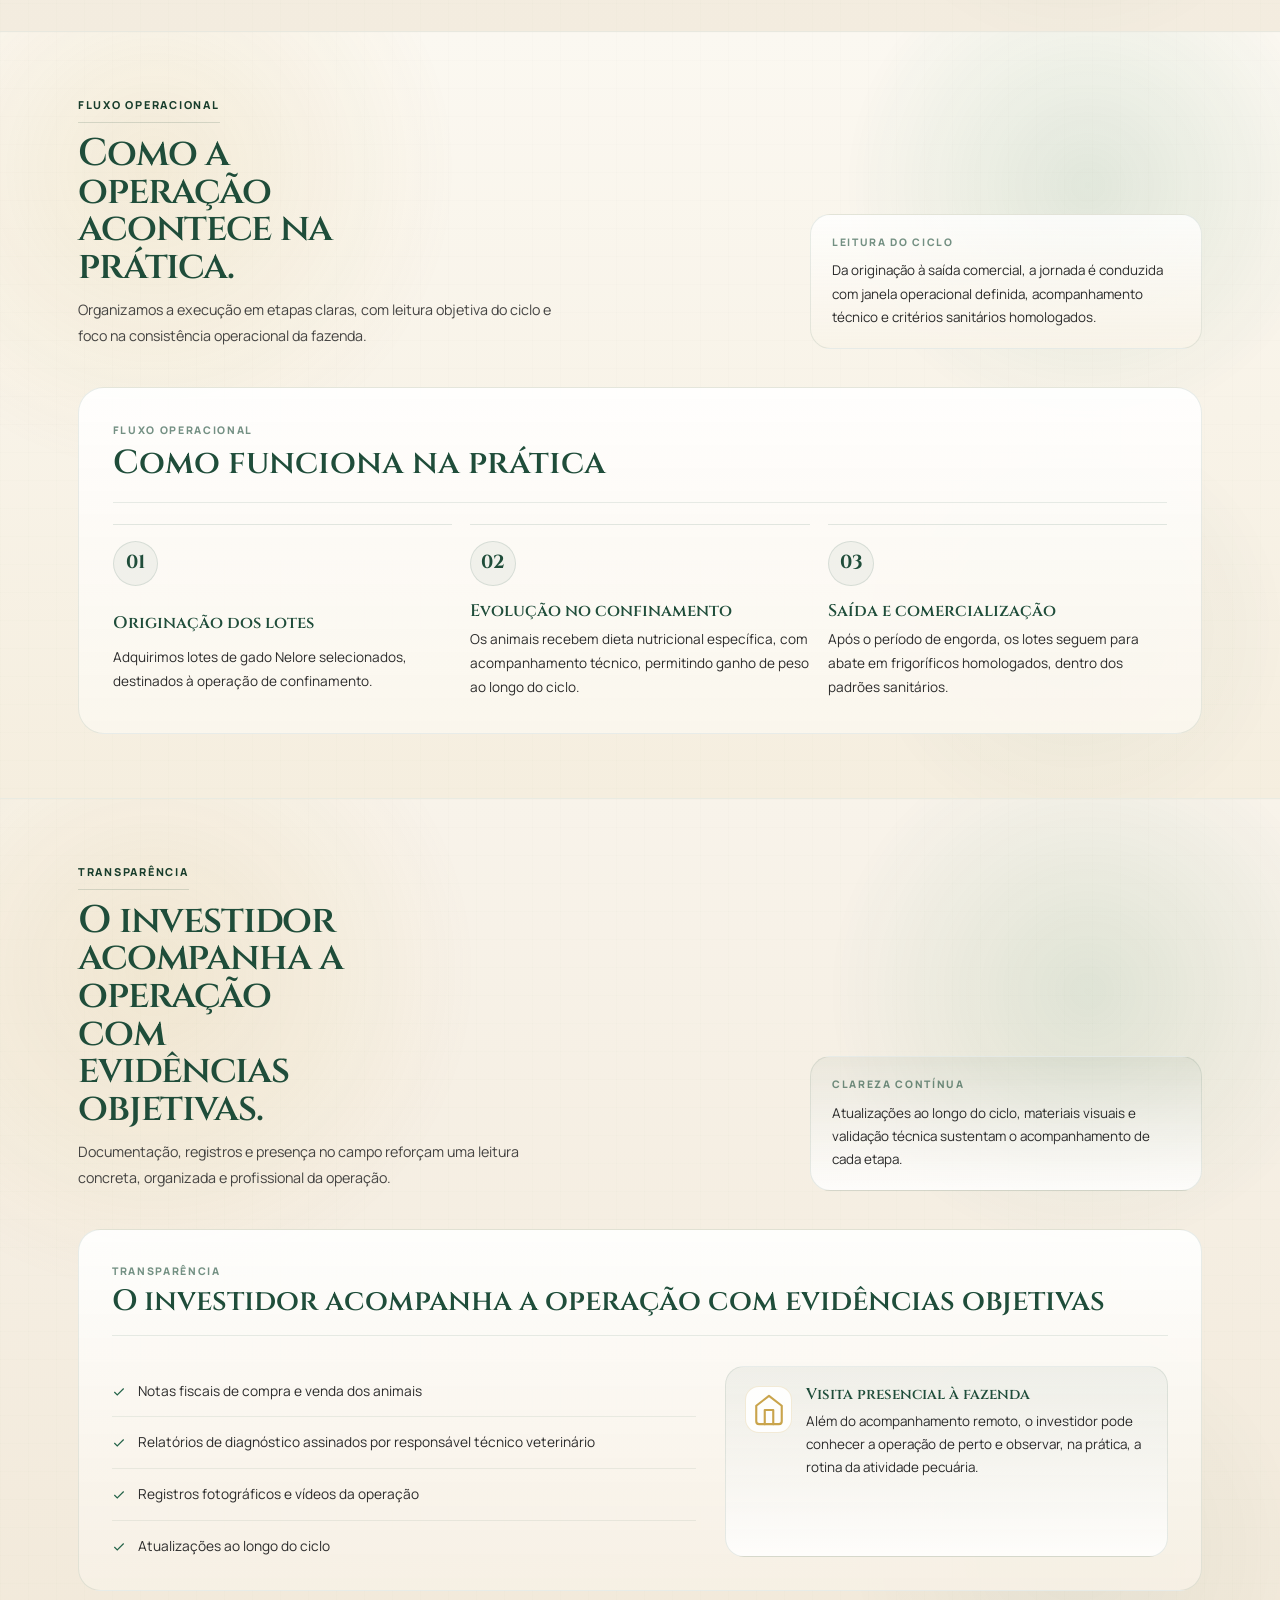
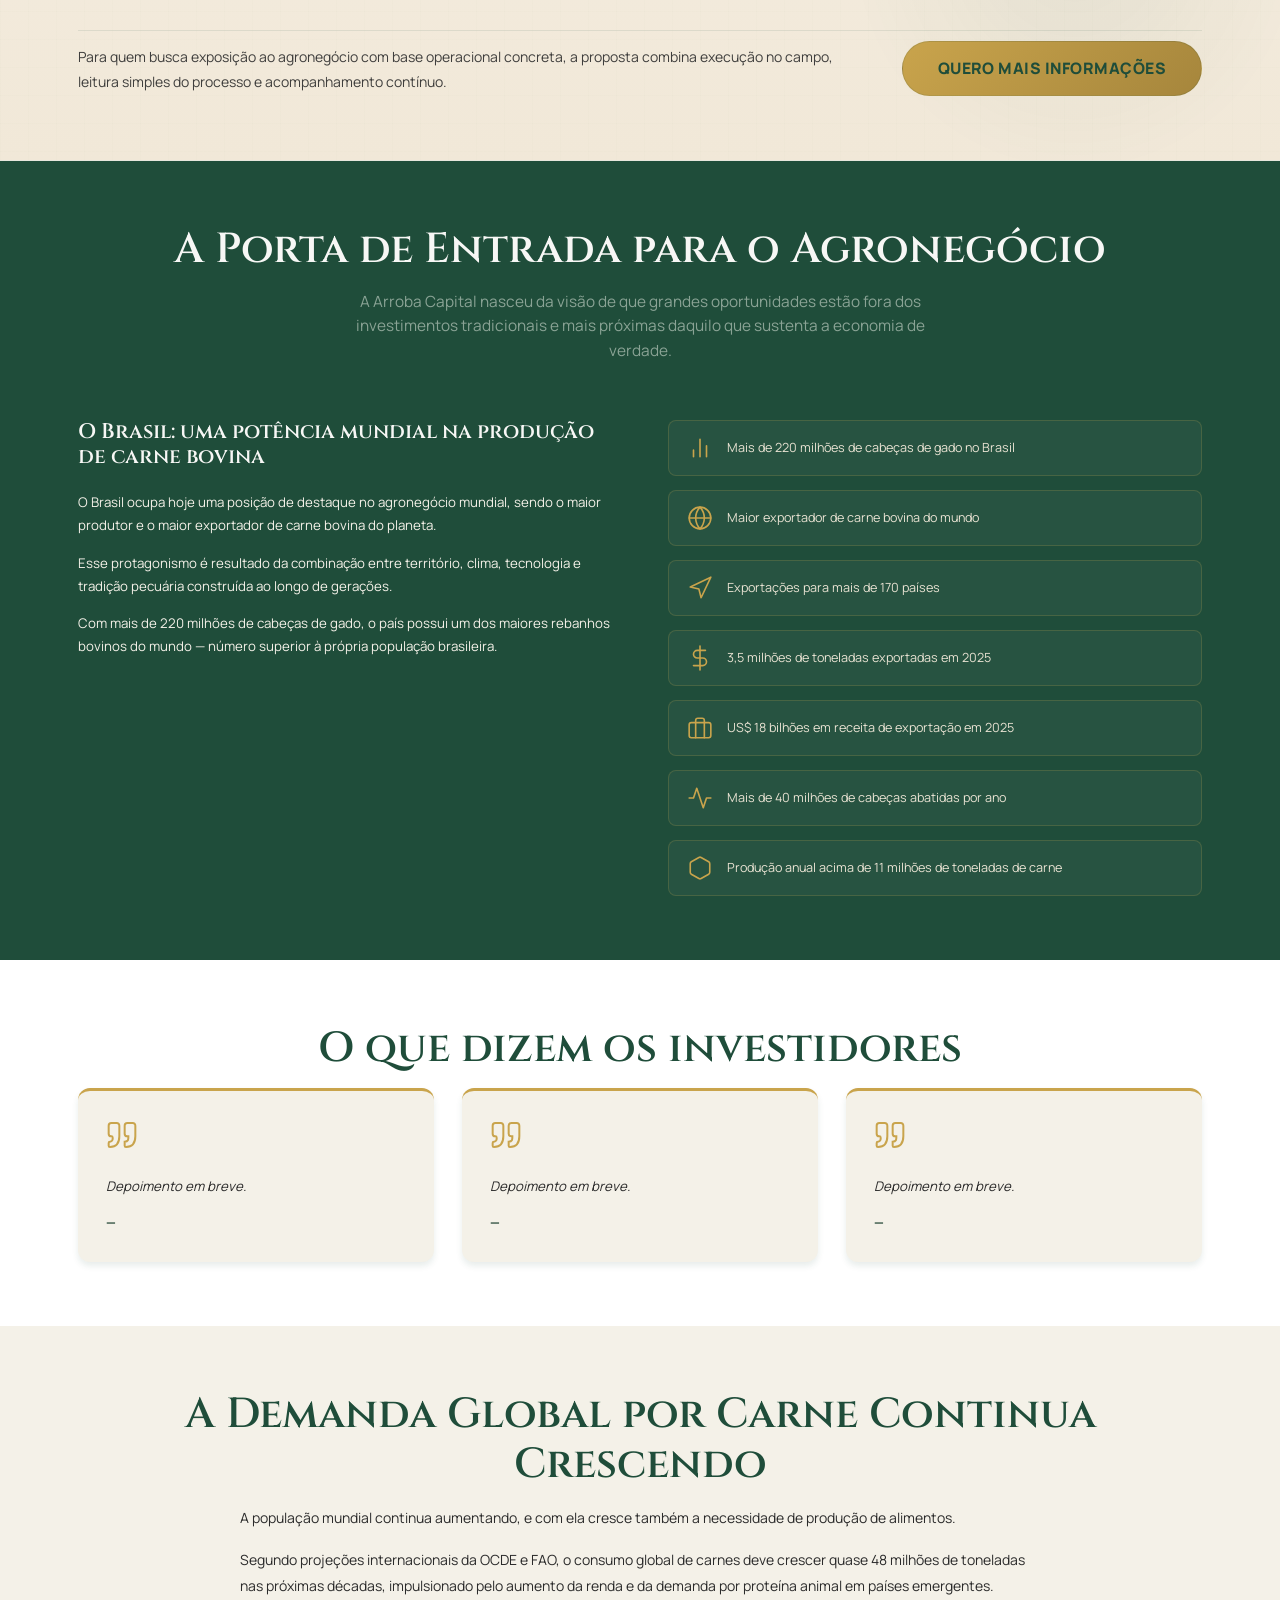
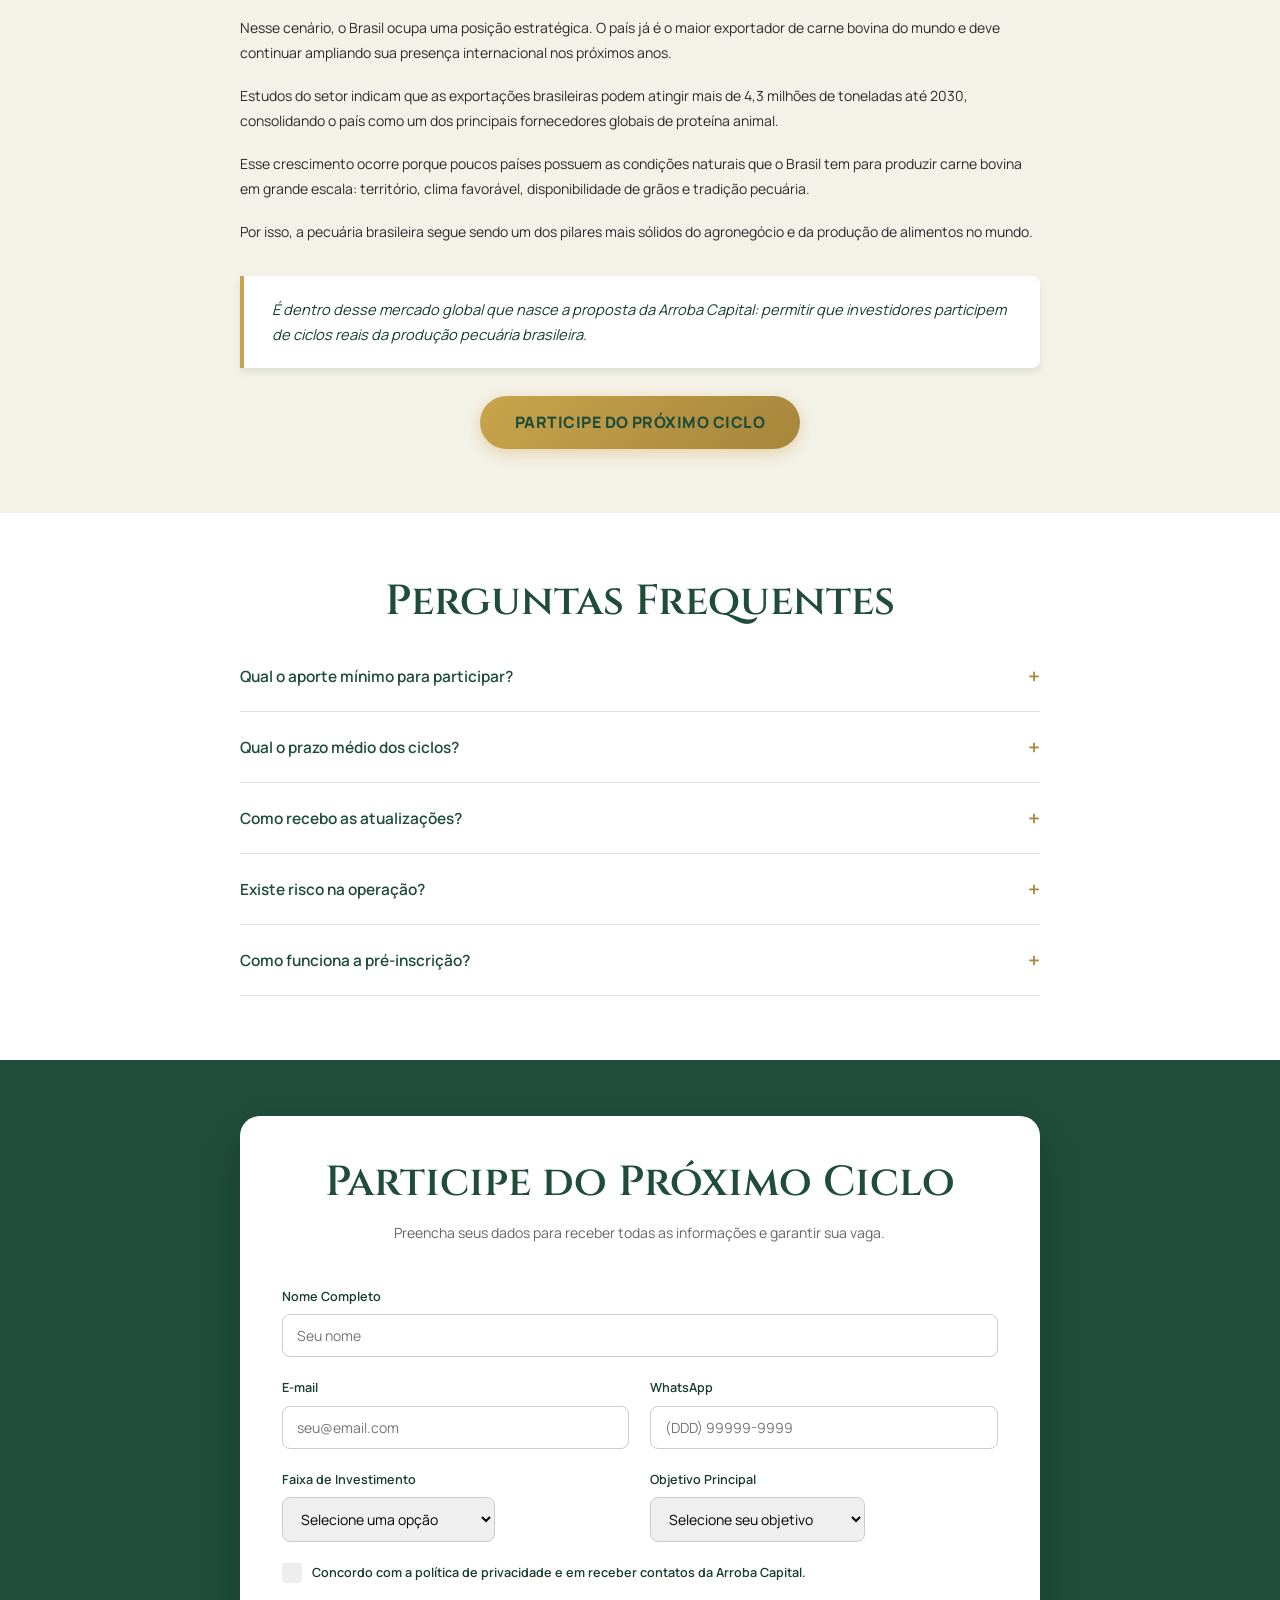
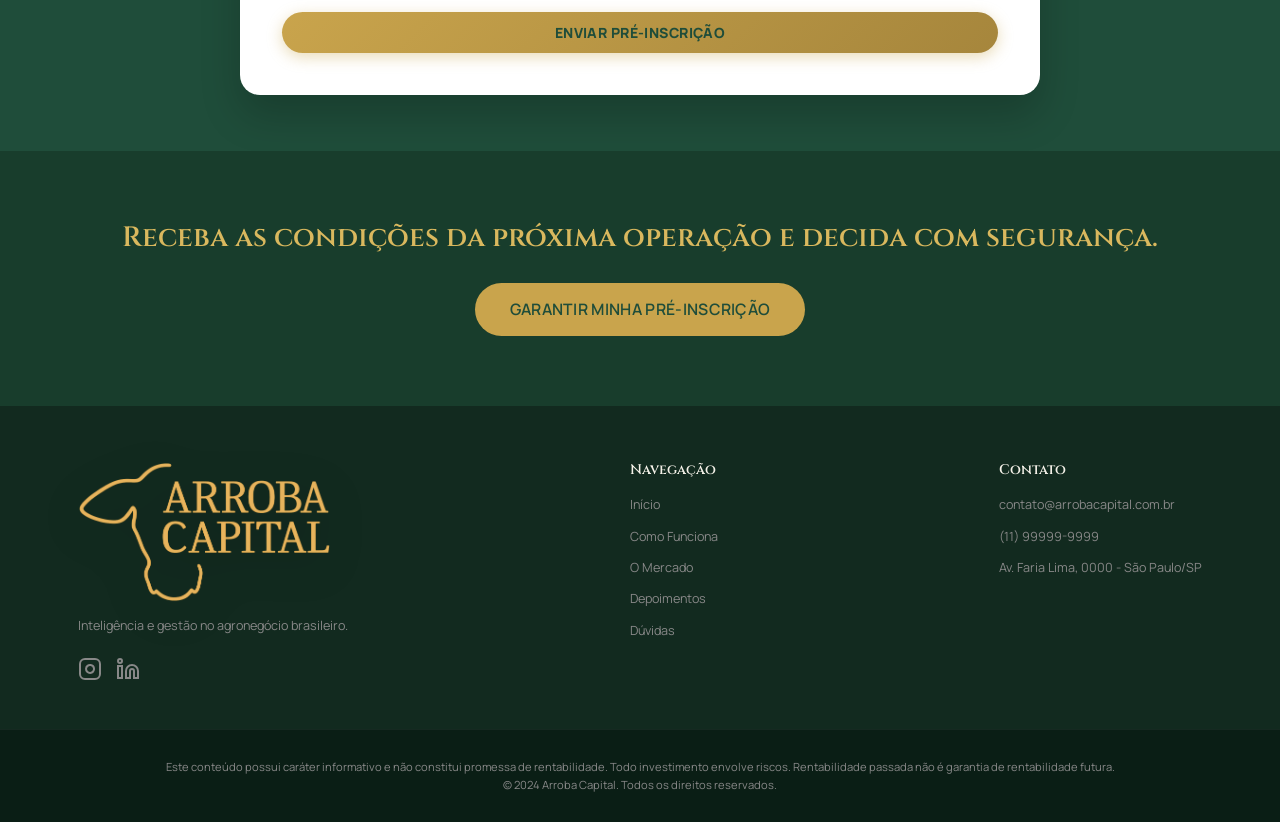
==== commit a6c41c4b: "feat: refresh operation sections layout" ====
--- a/index.html
+++ b/index.html
@@ -162,46 +162,194 @@
         </section>
 
         <!-- Seção Operação Pecuária -->
-        <section class="section operation-section" id="operacao">
-            <div class="container">
-                <div class="section-header text-center">
-                    <h2 class="section-title">Operação Pecuária Construída com <span class="text-accent">Experiência de Gerações</span></h2>
-                </div>
-
-                <div class="operation-intro reveal-on-scroll">
-                    <p>Com experiência construída ao longo de gerações dentro da pecuária, a Arroba Capital nasceu para permitir que qualquer pessoa possa participar de um dos mercados mais tradicionais e sólidos do Brasil: o mercado do gado.</p>
-                    <p>Nossa proposta é simples: conectar investidores a uma operação pecuária real, conduzida por profissionais que vivem o dia a dia da fazenda.</p>
-                    <p>Aqui, o investimento está diretamente ligado à produção, manejo e comercialização de gado dentro de um sistema estruturado de confinamento.</p>
-                </div>
-
-                <div class="operation-subsection">
-                    <h3 class="subsection-title">Como Funciona na Prática</h3>
+        <section class="section operation-section operation-section--overview" id="operacao">
+            <div class="container operation-hero">
+                <div class="operation-hero__content reveal-on-scroll">
+                    <span class="operation-eyebrow">Operação real, gestão profissional</span>
+
+                    <div class="operation-hero__grid">
+                        <h2 class="section-title">Uma estrutura pecuária pensada para unir lastro real, disciplina operacional e transparência.</h2>
+
+                        <div class="operation-hero__support">
+                            <p class="operation-summary">Com experiência construída ao longo de gerações dentro da pecuária, a Arroba Capital conecta investidores a uma operação real, conduzida por profissionais que vivem a rotina da fazenda e acompanham cada etapa com critério técnico.</p>
+
+                            <div class="operation-hero__note">
+                                <span>Visão da proposta</span>
+                                <p>O investimento se conecta ao campo com base operacional concreta, execução profissional e leitura mais simples da operação.</p>
+                            </div>
+                        </div>
+                    </div>
+                </div>
+
+                <div class="operation-pillars operation-pillars--surface reveal-on-scroll delay-100">
+                    <article class="operation-pillar">
+                        <div class="operation-pillar__top">
+                            <div class="operation-pillar__icon" aria-hidden="true">
+                                <svg viewBox="0 0 24 24" fill="none" stroke="currentColor" stroke-width="1.7" stroke-linecap="round" stroke-linejoin="round">
+                                    <path d="M12 3l7 4v5c0 4.3-2.9 7.9-7 9-4.1-1.1-7-4.7-7-9V7l7-4z"></path>
+                                    <path d="M9.5 12.5l1.6 1.6 3.4-3.6"></path>
+                                </svg>
+                            </div>
+                            <span class="operation-pillar__label">Base</span>
+                        </div>
+                        <strong>Ativo lastreado</strong>
+                        <p>O investimento está ligado à produção, manejo e comercialização de gado em uma operação estruturada.</p>
+                    </article>
+                    <article class="operation-pillar">
+                        <div class="operation-pillar__top">
+                            <div class="operation-pillar__icon" aria-hidden="true">
+                                <svg viewBox="0 0 24 24" fill="none" stroke="currentColor" stroke-width="1.7" stroke-linecap="round" stroke-linejoin="round">
+                                    <circle cx="12" cy="12" r="8"></circle>
+                                    <path d="M12 8v4l2.8 2.8"></path>
+                                    <path d="M12 4V2"></path>
+                                </svg>
+                            </div>
+                            <span class="operation-pillar__label">Condução</span>
+                        </div>
+                        <strong>Rotina profissional</strong>
+                        <p>A execução acontece no campo, com acompanhamento técnico e leitura clara da evolução do ciclo.</p>
+                    </article>
+                    <article class="operation-pillar">
+                        <div class="operation-pillar__top">
+                            <div class="operation-pillar__icon" aria-hidden="true">
+                                <svg viewBox="0 0 24 24" fill="none" stroke="currentColor" stroke-width="1.7" stroke-linecap="round" stroke-linejoin="round">
+                                    <path d="M3 12s3.5-6 9-6 9 6 9 6-3.5 6-9 6-9-6-9-6z"></path>
+                                    <circle cx="12" cy="12" r="2.5"></circle>
+                                </svg>
+                            </div>
+                            <span class="operation-pillar__label">Clareza</span>
+                        </div>
+                        <strong>Acompanhamento objetivo</strong>
+                        <p>Documentos, registros e atualizações tornam a operação mais simples de entender para o investidor.</p>
+                    </article>
+                </div>
+            </div>
+        </section>
+
+        <section class="section operation-section operation-section--dossier">
+            <div class="container operation-dossier-layout">
+                <div class="operation-dossier-separator reveal-on-scroll" aria-hidden="true">
+                    <picture class="operation-cattle operation-cattle--mobile">
+                        <source srcset="img2.webp" type="image/webp">
+                        <img src="img2.png" alt="" loading="lazy" decoding="async">
+                    </picture>
+                </div>
+
+                <div class="operation-dossier-intro">
+                    <figure class="operation-dossier-visual reveal-on-scroll">
+                        <picture class="operation-cattle operation-cattle--desktop">
+                            <source srcset="img2.webp" type="image/webp">
+                            <img src="img2.png" alt="Touro de perfil representando a operação pecuária" loading="lazy" decoding="async">
+                        </picture>
+                    </figure>
+
+                    <div class="operation-section__lead reveal-on-scroll delay-100">
+                        <span class="operation-eyebrow">Leitura da operação</span>
+                        <h2>
+                            <span class="operation-dossier-title-line">Do lote ao resultado,</span>
+                            <span class="operation-dossier-title-line">cada etapa é desenhada</span>
+                            <span class="operation-dossier-title-line">para manter critério,</span>
+                            <span class="operation-dossier-title-line">acompanhamento e</span>
+                            <span class="operation-dossier-title-line">clareza.</span>
+                        </h2>
+                        <p>
+                            <span class="operation-dossier-copy-line">Uma leitura executiva da operação, com foco em tempo de ciclo, manejo</span>
+                            <span class="operation-dossier-copy-line">técnico e saída comercial.</span>
+                        </p>
+                    </div>
+                </div>
+
+                <aside class="operation-dossier reveal-on-scroll">
+                    <span class="operation-dossier__eyebrow">Estrutura do ciclo</span>
+                    <h3>Critérios operacionais acompanhados ao longo da jornada</h3>
+
+                    <div class="operation-dossier__items">
+                        <div class="operation-dossier__item">
+                            <span>Ciclo médio</span>
+                            <strong>60 a 90 dias</strong>
+                            <p>Janela típica de evolução de peso dentro do confinamento.</p>
+                        </div>
+                        <div class="operation-dossier__item">
+                            <span>Manejo</span>
+                            <strong>Acompanhamento técnico</strong>
+                            <p>Dieta específica, rotina operacional e monitoramento constante durante o ciclo.</p>
+                        </div>
+                        <div class="operation-dossier__item">
+                            <span>Saída comercial</span>
+                            <strong>Frigoríficos homologados</strong>
+                            <p>Destinação final seguindo padrões sanitários e comerciais definidos.</p>
+                        </div>
+                    </div>
+                </aside>
+            </div>
+        </section>
+
+        <section class="section operation-section operation-section--execution">
+            <div class="container operation-layout--execution">
+                <div class="operation-section__lead operation-execution__lead reveal-on-scroll">
+                    <span class="operation-eyebrow">Fluxo operacional</span>
+                    <h2>Como a operação acontece na prática.</h2>
+                    <p>Organizamos a execução em etapas claras, com leitura objetiva do ciclo e foco na consistência operacional da fazenda.</p>
+                </div>
+
+                <div class="operation-execution__note reveal-on-scroll delay-100">
+                    <span>Leitura do ciclo</span>
+                    <p>Da originação à saída comercial, a jornada é conduzida com janela operacional definida, acompanhamento técnico e critérios sanitários homologados.</p>
+                </div>
+
+                <div class="operation-flow operation-flow--feature reveal-on-scroll">
+                    <div class="operation-block-heading">
+                        <span>Fluxo operacional</span>
+                        <h3>Como funciona na prática</h3>
+                    </div>
+
                     <div class="operation-steps">
-                        <div class="operation-step reveal-on-scroll">
+                        <article class="operation-step reveal-on-scroll">
                             <div class="step-number">01</div>
                             <div class="step-content">
+                                <h4>Originação dos lotes</h4>
                                 <p>Adquirimos lotes de gado Nelore selecionados, destinados à operação de confinamento.</p>
                             </div>
-                        </div>
-                        <div class="operation-step reveal-on-scroll delay-100">
+                        </article>
+                        <article class="operation-step reveal-on-scroll delay-100">
                             <div class="step-number">02</div>
                             <div class="step-content">
-                                <p>Os animais recebem uma dieta nutricional específica, com acompanhamento técnico, permitindo a evolução de peso durante um ciclo médio de 60 a 90 dias.</p>
-                            </div>
-                        </div>
-                        <div class="operation-step reveal-on-scroll delay-200">
+                                <h4>Evolução no confinamento</h4>
+                                <p>Os animais recebem dieta nutricional específica, com acompanhamento técnico, permitindo ganho de peso ao longo do ciclo.</p>
+                            </div>
+                        </article>
+                        <article class="operation-step reveal-on-scroll delay-200">
                             <div class="step-number">03</div>
                             <div class="step-content">
-                                <p>Após o período de engorda, os lotes são destinados ao abate em frigoríficos homologados, seguindo os padrões sanitários.</p>
-                            </div>
-                        </div>
-                    </div>
-                </div>
-
-                <div class="transparency-block reveal-on-scroll">
-                    <h3 class="subsection-title">Transparência da Operação</h3>
-                    <p class="transparency-lead">Os investidores acompanham a operação através de:</p>
-                    <ul class="checklist">
+                                <h4>Saída e comercialização</h4>
+                                <p>Após o período de engorda, os lotes seguem para abate em frigoríficos homologados, dentro dos padrões sanitários.</p>
+                            </div>
+                        </article>
+                    </div>
+                </div>
+            </div>
+        </section>
+
+        <section class="section operation-section operation-section--transparency">
+            <div class="container operation-layout--transparency">
+                <div class="operation-section__lead operation-transparency__lead reveal-on-scroll">
+                    <span class="operation-eyebrow">Transparência</span>
+                    <h2>O investidor acompanha a operação com evidências objetivas.</h2>
+                    <p>Documentação, registros e presença no campo reforçam uma leitura concreta, organizada e profissional da operação.</p>
+                </div>
+
+                <div class="operation-transparency__note reveal-on-scroll delay-100">
+                    <span>Clareza contínua</span>
+                    <p>Atualizações ao longo do ciclo, materiais visuais e validação técnica sustentam o acompanhamento de cada etapa.</p>
+                </div>
+
+                <div class="operation-assurance reveal-on-scroll">
+                    <div class="operation-block-heading">
+                        <span>Transparência</span>
+                        <h3>O investidor acompanha a operação com evidências objetivas</h3>
+                    </div>
+
+                    <ul class="checklist operation-checklist">
                         <li>
                             <svg class="check-icon" viewBox="0 0 24 24"><path d="M20 6L9 17l-5-5"></path></svg>
                             Notas fiscais de compra e venda dos animais
@@ -219,22 +367,23 @@
                             Atualizações ao longo do ciclo
                         </li>
                     </ul>
-                </div>
-
-                <div class="farm-visit reveal-on-scroll">
-                    <div class="farm-visit__icon">
-                        <svg width="40" height="40" viewBox="0 0 24 24" fill="none" stroke="currentColor" stroke-width="1.5" stroke-linecap="round" stroke-linejoin="round" class="text-gold">
-                            <path d="M3 9l9-7 9 7v11a2 2 0 0 1-2 2H5a2 2 0 0 1-2-2z"></path>
-                            <polyline points="9 22 9 12 15 12 15 22"></polyline>
-                        </svg>
-                    </div>
-                    <div class="farm-visit__content">
-                        <h3>Conheça a Operação de Perto</h3>
-                        <p>Além do acompanhamento remoto, o investidor pode visitar a fazenda e conhecer de perto toda a operação, observando na prática o funcionamento da atividade pecuária.</p>
-                    </div>
-                </div>
-
-                <div class="text-center mt-8">
+
+                    <div class="operation-visit">
+                        <div class="operation-visit__icon">
+                            <svg width="34" height="34" viewBox="0 0 24 24" fill="none" stroke="currentColor" stroke-width="1.5" stroke-linecap="round" stroke-linejoin="round" class="text-gold">
+                                <path d="M3 9l9-7 9 7v11a2 2 0 0 1-2 2H5a2 2 0 0 1-2-2z"></path>
+                                <polyline points="9 22 9 12 15 12 15 22"></polyline>
+                            </svg>
+                        </div>
+                        <div class="operation-visit__content">
+                            <h4>Visita presencial à fazenda</h4>
+                            <p>Além do acompanhamento remoto, o investidor pode conhecer a operação de perto e observar, na prática, a rotina da atividade pecuária.</p>
+                        </div>
+                    </div>
+                </div>
+
+                <div class="operation-section__footer reveal-on-scroll">
+                    <p>Para quem busca exposição ao agronegócio com base operacional concreta, a proposta combina execução no campo, leitura simples do processo e acompanhamento contínuo.</p>
                     <a href="#pre-inscricao" class="btn btn--primary btn--lg">Quero mais informações</a>
                 </div>
             </div>
--- a/css/main.css
+++ b/css/main.css
@@ -1350,71 +1350,309 @@
 .operation-section {
     position: relative;
     overflow: hidden;
-    background:
-        radial-gradient(circle at 0% 0%, rgba(47, 125, 87, 0.18), transparent 28%),
-        radial-gradient(circle at 100% 22%, rgba(201, 164, 76, 0.16), transparent 22%),
-        linear-gradient(180deg, #f5efe2 0%, #ece2d1 100%);
+    border-bottom: 1px solid rgba(31, 77, 58, 0.08);
+}
+
+.operation-section + .operation-section {
+    border-top: none;
+}
+
+.operation-section--overview {
+    background: linear-gradient(180deg, #f7f4ec 0%, #f1ebdf 100%);
+    border-top: 1px solid rgba(31, 77, 58, 0.08);
+}
+
+.operation-section--dossier {
+    background: linear-gradient(180deg, #f9f5ee 0%, #f3ecdf 100%);
+    overflow: visible;
+}
+
+.operation-section--execution {
+    background: linear-gradient(180deg, #fbf8f1 0%, #f5eedf 100%);
+}
+
+.operation-section--transparency {
+    background: linear-gradient(180deg, #f8f3ea 0%, #f1e8d8 100%);
 }
 
 .operation-section::before,
 .operation-section::after {
     content: '';
     position: absolute;
+    inset: 0;
     pointer-events: none;
 }
 
 .operation-section::before {
-    top: 0;
-    left: 0;
-    width: min(26rem, 34vw);
-    height: 100%;
-    background: linear-gradient(180deg, rgba(31, 77, 58, 0.08), transparent 72%);
-    clip-path: polygon(0 0, 100% 0, 54% 100%, 0% 100%);
-    opacity: 0.55;
+    background:
+        linear-gradient(rgba(31, 77, 58, 0.05) 1px, transparent 1px),
+        linear-gradient(90deg, rgba(31, 77, 58, 0.05) 1px, transparent 1px);
+    background-size: 2rem 2rem;
+    opacity: 0.22;
 }
 
 .operation-section::after {
-    top: 5rem;
-    right: -7rem;
-    width: 18rem;
-    aspect-ratio: 1;
-    border-radius: 50%;
-    border: 1px solid rgba(31, 77, 58, 0.08);
-    opacity: 0.8;
-}
-
-.operation-section .container {
+    background:
+        radial-gradient(circle at 12% 18%, rgba(201, 164, 76, 0.16), transparent 24%),
+        radial-gradient(circle at 85% 20%, rgba(47, 125, 87, 0.14), transparent 20%),
+        radial-gradient(circle at 84% 78%, rgba(31, 77, 58, 0.08), transparent 18%);
+    opacity: 0.85;
+}
+
+.operation-hero,
+.operation-dossier-layout,
+.operation-layout--details {
     position: relative;
     z-index: 1;
     display: grid;
-    grid-template-columns: minmax(0, 1.18fr) minmax(20rem, 0.82fr);
+    gap: clamp(1.5rem, 3vw, 2.75rem);
+    align-items: start;
+}
+
+.operation-hero {
+    grid-template-columns: 1fr;
+}
+
+.operation-hero__content {
+    display: grid;
+    gap: 1.75rem;
+}
+
+.operation-hero__grid {
+    display: grid;
+    grid-template-columns: minmax(0, 1.18fr) minmax(18rem, 0.82fr);
+    gap: clamp(2rem, 4vw, 3.5rem);
+    align-items: end;
+}
+
+.operation-hero__support {
+    display: grid;
+    gap: 1.5rem;
+    align-self: end;
+}
+
+.operation-hero__note {
+    display: grid;
+    gap: 0.45rem;
+    max-width: 30rem;
+    padding-top: 1rem;
+    border-top: 1px solid rgba(31, 77, 58, 0.12);
+}
+
+.operation-hero__note span {
+    font-size: 0.74rem;
+    font-weight: 800;
+    letter-spacing: 0.16em;
+    text-transform: uppercase;
+    color: rgba(31, 77, 58, 0.62);
+}
+
+.operation-hero__note p {
+    margin: 0;
+    font-size: 0.96rem;
+    line-height: 1.74;
+    color: var(--text-body);
+}
+
+.operation-dossier-layout {
+    position: relative;
+    z-index: 1;
+    gap: clamp(2rem, 4vw, 3.5rem);
+}
+
+.operation-dossier-separator {
+    display: none;
+    position: relative;
+    z-index: 3;
+}
+
+.operation-dossier-intro {
+    display: grid;
+    grid-template-columns: minmax(20rem, 1fr) minmax(0, 1fr);
+    gap: clamp(2.2rem, 4vw, 4.5rem);
+    align-items: center;
+    min-height: clamp(23rem, 31vw, 28.5rem);
+}
+
+.operation-dossier-visual {
+    margin: 0;
+    display: flex;
+    align-items: flex-end;
+    justify-content: center;
+    min-height: clamp(18rem, 25vw, 22rem);
+}
+
+.operation-cattle {
+    display: block;
+}
+
+.operation-cattle img {
+    display: block;
+    width: 100%;
+    height: auto;
+    filter: drop-shadow(0 18px 28px rgba(58, 36, 19, 0.12));
+}
+
+.operation-cattle--desktop {
+    width: min(100%, 35rem);
+}
+
+.operation-cattle--mobile {
+    width: min(92vw, 24rem);
+    margin: 0 auto;
+}
+
+.operation-dossier-intro .operation-section__lead {
+    grid-area: auto;
+    width: 100%;
+    max-width: 35rem;
+    justify-self: start;
+}
+
+.operation-dossier-intro .operation-section__lead h2 {
+    max-width: none;
+    font-size: clamp(2.25rem, 2.75vw, 3rem);
+    line-height: 1.015;
+    letter-spacing: -0.02em;
+}
+
+.operation-dossier-intro .operation-section__lead p {
+    max-width: 35rem;
+    font-size: 1rem;
+    line-height: 1.7;
+}
+
+.operation-dossier-title-line,
+.operation-dossier-copy-line {
+    display: inline;
+}
+
+.operation-dossier-layout > .operation-dossier {
+    width: 100%;
+    max-width: min(100%, 60rem);
+    justify-self: center;
+    margin-top: clamp(0.5rem, 2vw, 1.5rem);
+}
+
+.operation-layout--details {
+    grid-template-columns: minmax(0, 1.15fr) minmax(20rem, 0.85fr);
     grid-template-areas:
-        "heading intro"
-        "steps transparency"
-        "steps visit"
-        "steps cta";
-    gap: clamp(1.5rem, 3vw, 2.5rem);
+        "lead lead"
+        "flow assurance"
+        "footer footer";
+}
+
+.operation-layout--execution,
+.operation-layout--transparency {
+    position: relative;
+    z-index: 1;
+    display: grid;
+    gap: clamp(1.5rem, 3vw, 2.75rem);
     align-items: start;
 }
 
-.operation-section .section-header {
-    grid-area: heading;
+.operation-layout--execution {
+    grid-template-columns: minmax(0, 0.84fr) minmax(20rem, 0.76fr);
+    grid-template-areas:
+        "lead note"
+        "flow flow";
+}
+
+.operation-layout--transparency {
+    grid-template-columns: minmax(0, 0.9fr) minmax(19rem, 0.7fr);
+    grid-template-areas:
+        "lead note"
+        "assurance assurance"
+        "footer footer";
+}
+
+.operation-section__lead {
+    grid-area: lead;
+    display: grid;
+    gap: 0.85rem;
+    max-width: 48rem;
+}
+
+.operation-section__lead h2 {
     margin: 0;
-    position: relative;
-}
-
-.operation-section .section-header.text-center {
-    text-align: left;
-}
-
-.operation-section .section-header::before {
-    content: 'Operacao real, estrutura clara';
+    font-size: clamp(1.6rem, 2.5vw, 2.15rem);
+    line-height: 1.04;
+    color: var(--forest-900);
+    max-width: 14ch;
+}
+
+.operation-section__lead p {
+    margin: 0;
+    max-width: 58ch;
+    font-size: 1rem;
+    line-height: 1.8;
+    color: rgba(43, 43, 43, 0.88);
+}
+
+.operation-execution__lead,
+.operation-transparency__lead {
+    max-width: none;
+}
+
+.operation-execution__lead h2,
+.operation-transparency__lead h2 {
+    max-width: 12ch;
+    font-size: clamp(2.05rem, 3vw, 2.85rem);
+    line-height: 0.98;
+    letter-spacing: -0.03em;
+}
+
+.operation-execution__lead p,
+.operation-transparency__lead p {
+    max-width: 56ch;
+    font-size: 1.02rem;
+}
+
+.operation-execution__note,
+.operation-transparency__note {
+    display: grid;
+    gap: 0.65rem;
+    align-self: end;
+    justify-self: end;
+    max-width: 28rem;
+    padding: 1.35rem 1.5rem;
+    border-radius: 1.45rem;
+    border: 1px solid rgba(31, 77, 58, 0.1);
+}
+
+.operation-execution__note {
+    grid-area: note;
+    background: linear-gradient(180deg, rgba(255, 255, 255, 0.8), rgba(248, 243, 232, 0.95));
+}
+
+.operation-transparency__note {
+    grid-area: note;
+    background: linear-gradient(180deg, rgba(31, 77, 58, 0.05), rgba(255, 255, 255, 0.82));
+}
+
+.operation-execution__note span,
+.operation-transparency__note span {
+    font-size: 0.74rem;
+    font-weight: 800;
+    letter-spacing: 0.16em;
+    text-transform: uppercase;
+    color: rgba(31, 77, 58, 0.62);
+}
+
+.operation-execution__note p,
+.operation-transparency__note p {
+    margin: 0;
+    font-size: 0.96rem;
+    line-height: 1.72;
+    color: var(--text-body);
+}
+
+.operation-eyebrow {
     display: inline-flex;
-    margin-bottom: 1.1rem;
-    padding: 0.6rem 0.95rem 0.6rem 1.75rem;
-    border-radius: 999px;
-    background: rgba(255, 255, 255, 0.64);
-    border: 1px solid rgba(31, 77, 58, 0.12);
+    align-items: center;
+    width: fit-content;
+    padding-bottom: 0.6rem;
+    border-bottom: 1px solid rgba(31, 77, 58, 0.16);
     color: var(--forest-800);
     font-size: 0.78rem;
     font-weight: 800;
@@ -1422,224 +1660,309 @@
     text-transform: uppercase;
 }
 
-.operation-section .section-header::before {
-    box-shadow: 0 10px 28px rgba(31, 77, 58, 0.05);
-}
-
-.operation-section .section-header::after {
+.operation-section .section-title {
+    margin: 0;
+    display: block;
+    max-width: 12ch;
+    font-size: clamp(2.75rem, 5vw, 4.65rem);
+    line-height: 0.94;
+    letter-spacing: -0.03em;
+    color: var(--forest-900);
+}
+
+.operation-summary {
+    margin: 0;
+    max-width: 58ch;
+    font-size: 1.05rem;
+    color: rgba(43, 43, 43, 0.9);
+    line-height: 1.9;
+}
+
+.operation-pillars {
+    display: grid;
+    grid-template-columns: repeat(3, minmax(0, 1fr));
+    gap: 1.25rem;
+}
+
+.operation-pillars--surface {
+    gap: 1.1rem;
+}
+
+.operation-pillar {
+    display: grid;
+    gap: 0.8rem;
+    padding: 1.35rem;
+    background: rgba(255, 255, 255, 0.82);
+    border: 1px solid rgba(31, 77, 58, 0.1);
+    border-radius: 1.35rem;
+    min-height: 100%;
+}
+
+.operation-pillar__top {
+    display: flex;
+    align-items: center;
+    gap: 0.85rem;
+}
+
+.operation-pillar__icon {
+    width: 3rem;
+    height: 3rem;
+    display: grid;
+    place-items: center;
+    border-radius: 0.95rem;
+    background: linear-gradient(180deg, rgba(31, 77, 58, 0.08), rgba(31, 77, 58, 0.03));
+    border: 1px solid rgba(31, 77, 58, 0.1);
+    color: var(--forest-800);
+}
+
+.operation-pillar__icon svg {
+    width: 1.35rem;
+    height: 1.35rem;
+}
+
+.operation-pillar__label {
+    font-size: 0.75rem;
+    font-weight: 800;
+    letter-spacing: 0.16em;
+    text-transform: uppercase;
+    color: rgba(31, 77, 58, 0.62);
+}
+
+.operation-pillar strong {
+    font-size: 1.1rem;
+    color: var(--forest-900);
+    line-height: 1.25;
+}
+
+.operation-pillar p {
+    margin: 0;
+    font-size: 0.96rem;
+    color: var(--text-body);
+    line-height: 1.72;
+}
+
+.operation-dossier {
+    position: relative;
+    display: grid;
+    gap: 1.5rem;
+    padding: clamp(1.5rem, 2.6vw, 2.2rem);
+    background: rgba(255, 255, 255, 0.72);
+    border: 1px solid rgba(31, 77, 58, 0.12);
+    border-radius: 1.6rem;
+    overflow: hidden;
+}
+
+.operation-dossier::before {
     content: '';
     position: absolute;
-    top: 0.9rem;
-    left: 0.95rem;
-    width: 0.55rem;
-    height: 0.55rem;
-    border-radius: 50%;
-    background: var(--gold-500);
-    box-shadow: 0 0 0 0.4rem rgba(201, 164, 76, 0.12);
-}
-
-.operation-section .section-title {
+    top: 0;
+    left: 0;
+    bottom: 0;
+    width: 3px;
+    background: linear-gradient(180deg, var(--forest-700), var(--gold-500));
+}
+
+.operation-dossier__eyebrow {
+    font-size: 0.75rem;
+    font-weight: 800;
+    letter-spacing: 0.16em;
+    text-transform: uppercase;
+    color: rgba(31, 77, 58, 0.62);
+}
+
+.operation-dossier h3 {
     margin: 0;
-    max-width: 12ch;
-    line-height: 0.96;
+    max-width: 18ch;
+    font-size: clamp(1.5rem, 2vw, 1.9rem);
+    line-height: 1.14;
     color: var(--forest-900);
 }
 
-.operation-section .section-title .text-accent {
-    display: block;
-    color: var(--accent);
-}
-
-.operation-intro {
-    grid-area: intro;
-    align-self: end;
-    display: grid;
+.operation-dossier__items {
+    display: grid;
+    grid-template-columns: repeat(3, minmax(0, 1fr));
     gap: 1rem;
+}
+
+.operation-dossier__item {
+    display: grid;
+    gap: 0.35rem;
+    padding: 1.1rem;
+    border: 1px solid rgba(31, 77, 58, 0.1);
+    border-radius: 1.05rem;
+    background: rgba(31, 77, 58, 0.03);
+}
+
+.operation-dossier__item span {
+    font-size: 0.72rem;
+    font-weight: 800;
+    letter-spacing: 0.16em;
+    text-transform: uppercase;
+    color: rgba(31, 77, 58, 0.58);
+}
+
+.operation-dossier__item strong {
+    font-size: 1.08rem;
+    color: var(--forest-900);
+}
+
+.operation-dossier__item p {
     margin: 0;
-    padding: clamp(1.35rem, 2vw, 1.75rem);
-    text-align: left;
-    background: rgba(255, 255, 255, 0.68);
+    font-size: 0.95rem;
+    line-height: 1.72;
+    color: var(--text-body);
+}
+
+.operation-flow,
+.operation-assurance {
+    display: grid;
+    gap: 1.5rem;
+    padding: clamp(1.5rem, 2.4vw, 2rem);
+    background: rgba(255, 255, 255, 0.78);
     border: 1px solid rgba(31, 77, 58, 0.1);
     border-radius: 1.6rem;
-    box-shadow: 0 18px 42px rgba(31, 77, 58, 0.08);
-    backdrop-filter: blur(12px);
-}
-
-.operation-intro p {
-    margin: 0;
-    font-size: 1rem;
-    color: rgba(43, 43, 43, 0.92);
-    line-height: 1.78;
-}
-
-.operation-intro p:first-child {
-    color: var(--forest-900);
-}
-
-.operation-subsection {
-    grid-area: steps;
-    position: relative;
-    margin: 0;
-    padding: clamp(1.5rem, 2.5vw, 2.2rem);
-    background: rgba(255, 255, 255, 0.72);
-    border: 1px solid rgba(31, 77, 58, 0.1);
-    border-radius: 1.9rem;
-    box-shadow: 0 24px 50px rgba(31, 77, 58, 0.08);
-    backdrop-filter: blur(12px);
-    overflow: hidden;
-}
-
-.operation-subsection::before,
-.transparency-block::before {
-    content: '';
-    position: absolute;
-    inset: 0 0 auto 0;
-    height: 4px;
-    background: linear-gradient(90deg, var(--gold-500), rgba(47, 125, 87, 0.55));
-}
-
-.operation-section .subsection-title {
-    margin: 0 0 1.5rem;
-    padding: 0;
-    font-family: var(--font-heading);
-    font-size: clamp(1.5rem, 2.1vw, 2rem);
-    color: var(--forest-900);
-}
-
-.operation-section .subsection-title::after {
-    display: none;
-}
-
-.operation-subsection .subsection-title::before,
-.transparency-block .subsection-title::before {
-    display: block;
-    margin-bottom: 0.55rem;
-    font-family: var(--font-body);
-    font-size: 0.78rem;
+}
+
+.operation-flow {
+    grid-area: flow;
+}
+
+.operation-assurance {
+    grid-area: assurance;
+    background: rgba(249, 246, 239, 0.94);
+}
+
+.operation-flow--feature {
+    padding: clamp(1.8rem, 2.8vw, 2.4rem);
+    border-radius: 1.85rem;
+    background: linear-gradient(180deg, rgba(255, 255, 255, 0.9), rgba(250, 246, 237, 0.96));
+}
+
+.operation-flow--feature .operation-block-heading {
+    gap: 0.55rem;
+    padding-bottom: 1.45rem;
+}
+
+.operation-flow--feature .operation-block-heading h3 {
+    font-size: clamp(1.9rem, 2.6vw, 2.4rem);
+}
+
+.operation-flow--feature .operation-steps {
+    gap: 1.35rem;
+}
+
+.operation-flow--feature .operation-step {
+    gap: 1.05rem;
+    padding-top: 1.1rem;
+}
+
+.operation-layout--transparency .operation-assurance {
+    grid-area: assurance;
+    grid-template-columns: minmax(0, 1.08fr) minmax(18rem, 0.82fr);
+    gap: clamp(1.4rem, 2.6vw, 2.1rem);
+    padding: clamp(1.7rem, 2.7vw, 2.35rem);
+    background: linear-gradient(180deg, rgba(255, 255, 255, 0.9), rgba(246, 240, 228, 0.96));
+}
+
+.operation-layout--transparency .operation-block-heading {
+    grid-column: 1 / -1;
+}
+
+.operation-layout--transparency .operation-checklist {
+    grid-column: 1 / 2;
+}
+
+.operation-layout--transparency .operation-visit {
+    grid-column: 2 / 3;
+    align-self: stretch;
+    padding: 1.35rem;
+    background: linear-gradient(180deg, rgba(31, 77, 58, 0.05), rgba(255, 255, 255, 0.82));
+}
+
+.operation-block-heading {
+    display: grid;
+    gap: 0.45rem;
+    padding-bottom: 1.25rem;
+    border-bottom: 1px solid rgba(31, 77, 58, 0.1);
+}
+
+.operation-block-heading span {
+    font-size: 0.75rem;
     font-weight: 800;
-    letter-spacing: 0.18em;
+    letter-spacing: 0.16em;
     text-transform: uppercase;
     color: rgba(31, 77, 58, 0.62);
 }
 
-.operation-subsection .subsection-title::before {
-    content: 'Fluxo da operacao';
-}
-
-.transparency-block .subsection-title::before {
-    content: 'Acompanhamento';
+.operation-block-heading h3 {
+    margin: 0;
+    font-size: clamp(1.7rem, 2.3vw, 2.15rem);
+    line-height: 1.08;
+    color: var(--forest-900);
 }
 
 .operation-steps {
     position: relative;
-    display: flex;
-    flex-direction: column;
+    display: grid;
+    grid-template-columns: repeat(3, minmax(0, 1fr));
+    gap: 1.25rem;
+}
+
+.operation-step {
+    display: grid;
     gap: 1rem;
-    max-width: none;
-}
-
-.operation-steps::before {
-    content: '';
-    position: absolute;
-    top: 0.8rem;
-    bottom: 0.8rem;
-    left: 1.85rem;
-    width: 1px;
-    background: linear-gradient(180deg, rgba(201, 164, 76, 0.72), rgba(31, 77, 58, 0.12));
-}
-
-.operation-step {
-    position: relative;
-    display: grid;
-    grid-template-columns: auto 1fr;
-    gap: 1rem;
-    align-items: start;
-    padding: 1.2rem 1.25rem;
-    background: linear-gradient(135deg, rgba(255, 255, 255, 0.96), rgba(248, 244, 236, 0.86));
-    border: 1px solid rgba(31, 77, 58, 0.08);
-    border-radius: 1.35rem;
+    padding-top: 1rem;
+    border-top: 1px solid rgba(31, 77, 58, 0.12);
+    background: transparent;
+    border-radius: 0;
     box-shadow: none;
-    transition: transform var(--transition-base), box-shadow var(--transition-base);
-}
-
-.operation-step:hover {
-    transform: translateY(-4px);
-    box-shadow: 0 16px 32px rgba(31, 77, 58, 0.08);
 }
 
 .step-number {
-    width: 3.6rem;
-    min-width: 0;
-    aspect-ratio: 1;
+    width: 3.25rem;
+    height: 3.25rem;
     display: grid;
     place-items: center;
-    border-radius: 1rem;
+    border-radius: 999px;
     font-family: var(--font-heading);
-    font-size: 1.6rem;
+    font-size: 1.35rem;
     font-weight: 700;
     line-height: 1;
-    color: var(--gold-600);
-    background: linear-gradient(180deg, rgba(255, 255, 255, 0.95), rgba(237, 228, 211, 0.85));
-    border: 1px solid rgba(201, 164, 76, 0.28);
-    box-shadow: 0 12px 22px rgba(166, 134, 60, 0.12);
+    color: var(--forest-900);
+    background: rgba(31, 77, 58, 0.05);
+    border: 1px solid rgba(31, 77, 58, 0.12);
 }
 
 .step-content {
     display: grid;
-    gap: 0.45rem;
-    padding-top: 0.35rem;
-}
-
-.step-content::before {
-    font-size: 0.72rem;
-    font-weight: 800;
-    letter-spacing: 0.18em;
-    text-transform: uppercase;
-    color: rgba(31, 77, 58, 0.54);
-}
-
-.operation-step:nth-child(1) .step-content::before { content: 'Originacao'; }
-.operation-step:nth-child(2) .step-content::before { content: 'Evolucao'; }
-.operation-step:nth-child(3) .step-content::before { content: 'Destino final'; }
+    gap: 0.5rem;
+    padding-top: 0;
+}
+
+.step-content h4 {
+    margin: 0;
+    font-size: 1.2rem;
+    color: var(--forest-900);
+}
 
 .step-content p {
     margin: 0;
-    font-size: 1rem;
+    font-size: 0.97rem;
     color: var(--text-body);
-    line-height: 1.72;
-}
-
-.transparency-block {
-    grid-area: transparency;
-    position: relative;
-    margin: 0;
-    max-width: none;
-    padding: clamp(1.5rem, 2.4vw, 2rem);
-    background: rgba(255, 255, 255, 0.8);
-    border-radius: 1.8rem;
-    border: 1px solid rgba(31, 77, 58, 0.1);
-    box-shadow: 0 22px 46px rgba(31, 77, 58, 0.08);
-    overflow: hidden;
-}
-
-.transparency-lead {
-    margin-bottom: 0.8rem;
-    color: var(--text-body);
-    font-size: 1rem;
-    line-height: 1.7;
+    line-height: 1.75;
 }
 
 .operation-checklist {
     margin-top: 0;
-    gap: 0.85rem;
+    gap: 0;
 }
 
 .operation-checklist li {
     display: flex;
     align-items: flex-start;
     gap: 0.9rem;
-    padding: 0.85rem 0;
-    font-size: 1rem;
+    padding: 1rem 0;
+    font-size: 0.98rem;
     line-height: 1.65;
     color: var(--text-body);
     border-bottom: 1px solid rgba(31, 77, 58, 0.08);
@@ -1651,94 +1974,162 @@
 }
 
 .operation-checklist .check-icon {
-    width: 1.15rem;
-    height: 1.15rem;
-    min-width: 1.15rem;
-    margin-top: 0.25rem;
-    stroke: var(--accent);
-}
-
-.farm-visit {
-    grid-area: visit;
-    position: relative;
-    overflow: hidden;
-    display: flex;
-    flex-wrap: wrap;
+    width: 1rem;
+    height: 1rem;
+    min-width: 1rem;
+    margin-top: 0.35rem;
+    stroke: var(--forest-700);
+}
+
+.operation-visit {
+    display: grid;
+    grid-template-columns: auto 1fr;
     align-items: flex-start;
-    gap: 1rem 1.25rem;
+    gap: 1rem;
+    padding: 1.2rem;
+    border-radius: 1.35rem;
+    border: 1px solid rgba(31, 77, 58, 0.1);
+    background: rgba(31, 77, 58, 0.04);
+}
+
+.operation-visit__icon {
+    width: 3.4rem;
+    height: 3.4rem;
+    display: grid;
+    place-items: center;
+    border-radius: 1rem;
+    background: rgba(255, 255, 255, 0.9);
+    border: 1px solid rgba(201, 164, 76, 0.22);
+}
+
+.operation-visit__content {
+    min-width: 0;
+}
+
+.operation-visit__content h4 {
+    margin: 0 0 0.45rem;
+    font-size: 1.08rem;
+    color: var(--forest-900);
+}
+
+.operation-visit__content p {
     margin: 0;
-    padding: 2rem;
-    background: linear-gradient(140deg, #163727 0%, #1f4d3a 60%, #255b44 100%);
-    border-radius: 1.8rem;
-    box-shadow: 0 22px 44px rgba(17, 41, 31, 0.18);
-}
-
-.farm-visit::before {
-    content: 'Visita presencial';
-    display: inline-flex;
+    color: var(--text-body);
+    font-size: 0.96rem;
+    line-height: 1.72;
+}
+
+.operation-section__footer {
+    grid-area: footer;
+    display: flex;
     align-items: center;
-    flex: 0 0 100%;
-    width: fit-content;
-    padding: 0.5rem 0.85rem;
-    border-radius: 999px;
-    background: rgba(255, 255, 255, 0.08);
-    border: 1px solid rgba(235, 210, 153, 0.16);
-    color: var(--gold-300);
-    font-size: 0.72rem;
-    font-weight: 800;
-    letter-spacing: 0.18em;
-    text-transform: uppercase;
-}
-
-.farm-visit::after {
-    content: '';
-    position: absolute;
-    right: -3rem;
-    bottom: -3rem;
-    width: 12rem;
-    aspect-ratio: 1;
-    border-radius: 50%;
-    background: radial-gradient(circle, rgba(235, 210, 153, 0.14), transparent 70%);
-}
-
-.farm-visit__icon {
-    min-width: 4rem;
-    width: 4rem;
-    height: 4rem;
-    display: flex;
-    align-items: center;
-    justify-content: center;
-    background: rgba(255, 255, 255, 0.08);
-    border-radius: 1.15rem;
-    border: 1px solid rgba(201, 164, 76, 0.24);
-}
-
-.farm-visit__content {
-    flex: 1;
-    min-width: 14rem;
-}
-
-.farm-visit__content h3 {
-    color: var(--cream-100);
-    font-size: 1.4rem;
-    margin-bottom: 0.65rem;
-}
-
-.farm-visit__content p {
+    justify-content: space-between;
+    gap: 1.5rem 2rem;
+    padding-top: 0.75rem;
+    border-top: 1px solid rgba(31, 77, 58, 0.1);
+}
+
+.operation-section__footer p {
+    max-width: 56rem;
     margin: 0;
-    color: var(--cream-200);
     font-size: 1rem;
-    line-height: 1.75;
-}
-
-.operation-section .text-center.mt-8 {
-    grid-area: cta;
-    margin-top: 0;
-    text-align: left;
-}
-
-.operation-section .text-center.mt-8 .btn {
+    line-height: 1.8;
+    color: rgba(43, 43, 43, 0.9);
+}
+
+.operation-section__footer .btn {
     min-width: min(100%, 18rem);
+    box-shadow: none;
+    border: 1px solid rgba(31, 77, 58, 0.12);
+}
+
+.operation-section__footer .btn:hover {
+    transform: none;
+    box-shadow: none;
+    filter: none;
+}
+
+@media (min-width: 1101px) {
+    .operation-section--overview .section-title {
+        grid-column: 1 / -1;
+        width: 100%;
+        max-width: 30ch;
+        font-size: clamp(2.5rem, 3.2vw, 3.35rem);
+        line-height: 0.98;
+    }
+
+    .operation-hero__grid {
+        grid-template-columns: repeat(12, minmax(0, 1fr));
+        gap: 1.75rem 1.75rem;
+        align-items: start;
+        max-width: none;
+    }
+
+    .operation-hero__support {
+        grid-column: 1 / -1;
+        display: grid;
+        grid-template-columns: minmax(0, 1.2fr) minmax(18rem, 0.8fr);
+        gap: 2rem;
+        max-width: none;
+        align-self: start;
+    }
+
+    .operation-summary {
+        max-width: none;
+    }
+
+    .operation-hero__note {
+        max-width: none;
+        padding-top: 0;
+        padding-left: 2rem;
+        border-top: none;
+        border-left: 1px solid rgba(31, 77, 58, 0.12);
+    }
+
+    .operation-dossier-intro {
+        grid-template-columns: minmax(31rem, 1.02fr) minmax(25rem, 0.98fr);
+        gap: clamp(3rem, 4.7vw, 5.25rem);
+        min-height: clamp(24rem, 29vw, 28.75rem);
+    }
+
+    .operation-dossier-visual {
+        min-height: clamp(19rem, 23vw, 22rem);
+    }
+
+    .operation-cattle--desktop {
+        width: min(100%, 34.75rem);
+    }
+
+    .operation-dossier-intro .operation-section__lead {
+        max-width: 38rem;
+        gap: 0.95rem;
+    }
+
+    .operation-dossier-intro .operation-section__lead h2 {
+        font-size: clamp(2.15rem, 2.35vw, 2.6rem);
+        line-height: 1.03;
+    }
+
+    .operation-dossier-intro .operation-section__lead p {
+        max-width: 38rem;
+        font-size: 0.98rem;
+        line-height: 1.58;
+    }
+
+    .operation-dossier-title-line,
+    .operation-dossier-copy-line {
+        display: block;
+        white-space: nowrap;
+    }
+
+    .operation-dossier-layout > .operation-dossier {
+        max-width: min(100%, 60.5rem);
+    }
+
+    .operation-dossier h3 {
+        max-width: 30ch;
+        font-size: clamp(1.55rem, 1.85vw, 1.95rem);
+    }
 }
 
 /* ============================================
@@ -1871,59 +2262,211 @@
    RESPONSIVO — novos elementos
    ============================================ */
 @media (max-width: 1100px) {
-    .operation-section .container {
+    .operation-hero__grid,
+    .operation-layout--details,
+    .operation-layout--execution,
+    .operation-layout--transparency {
         grid-template-columns: 1fr;
+    }
+
+    .operation-dossier-separator {
+        display: block;
+        margin: clamp(-7rem, -18vw, -4.5rem) 0 0.75rem;
+        padding-bottom: 0.5rem;
+    }
+
+    .operation-dossier-separator::before {
+        content: '';
+        position: absolute;
+        top: 50%;
+        left: 50%;
+        width: 100vw;
+        height: 1px;
+        background: rgba(31, 77, 58, 0.12);
+        transform: translate(-50%, -50%);
+    }
+
+    .operation-dossier-separator .operation-cattle--mobile {
+        position: relative;
+        z-index: 1;
+    }
+
+    .operation-dossier-intro {
+        grid-template-columns: 1fr;
+        gap: 1rem;
+    }
+
+    .operation-dossier-visual {
+        display: none;
+    }
+
+    .operation-dossier-intro .operation-section__lead {
+        max-width: none;
+        justify-self: stretch;
+    }
+
+    .operation-dossier-intro .operation-section__lead h2 {
+        max-width: none;
+    }
+
+    .operation-layout--details {
         grid-template-areas:
-            "heading"
-            "intro"
-            "steps"
-            "transparency"
-            "visit"
-            "cta";
-    }
-
-    .operation-section .section-title {
+            "lead"
+            "flow"
+            "assurance"
+            "footer";
+    }
+
+    .operation-layout--execution {
+        grid-template-areas:
+            "lead"
+            "note"
+            "flow";
+    }
+
+    .operation-layout--transparency {
+        grid-template-areas:
+            "lead"
+            "note"
+            "assurance"
+            "footer";
+    }
+
+    .operation-section .section-title,
+    .operation-section__lead h2 {
         max-width: none;
+    }
+
+    .operation-execution__note,
+    .operation-transparency__note {
+        justify-self: stretch;
+        max-width: none;
+    }
+
+    .operation-pillars {
+        grid-template-columns: repeat(2, minmax(0, 1fr));
+    }
+
+    .operation-pillars--surface {
+        gap: 1rem;
+    }
+
+    .operation-dossier__items {
+        grid-template-columns: 1fr;
+    }
+
+    .operation-dossier-layout > .operation-dossier {
+        max-width: none;
+        margin-top: 0.5rem;
+    }
+
+    .operation-layout--transparency .operation-assurance {
+        grid-template-columns: 1fr;
+    }
+
+    .operation-layout--transparency .operation-checklist,
+    .operation-layout--transparency .operation-visit {
+        grid-column: auto;
     }
 }
 
 @media (max-width: 900px) {
     .brazil-content { grid-template-columns: 1fr; }
     .grid--3.testimonials__grid { grid-template-columns: 1fr; }
-    .operation-section .container { gap: 1.35rem; }
-    .operation-section .section-header::before {
-        font-size: 0.72rem;
-        letter-spacing: 0.14em;
-    }
-    .operation-steps::before { display: none; }
-    .operation-step {
+    .operation-hero,
+    .operation-dossier-layout,
+    .operation-layout--details,
+    .operation-layout--execution,
+    .operation-layout--transparency {
+        gap: 1.35rem;
+    }
+    .operation-steps { grid-template-columns: 1fr; }
+    .operation-section__footer {
+        flex-direction: column;
+        align-items: flex-start;
+    }
+    .hero__subtitle { font-size: 0.95rem; }
+}
+
+@media (max-width: 640px) {
+    .operation-pillars {
         grid-template-columns: 1fr;
-        gap: 0.9rem;
-        padding: 1.05rem;
-    }
-    .step-number {
-        width: 3.1rem;
-        font-size: 1.35rem;
-    }
-    .farm-visit { padding: 1.6rem; }
-    .farm-visit__content { min-width: 0; }
-    .hero__subtitle { font-size: 0.95rem; }
+    }
+
+    .operation-hero__note {
+        max-width: none;
+    }
+
+    .operation-visit {
+        grid-template-columns: 1fr;
+    }
+
+    .operation-dossier-intro .operation-section__lead {
+        justify-items: center;
+        text-align: center;
+    }
+
+    .operation-dossier-intro .operation-section__lead p {
+        max-width: 32rem;
+    }
+
+    .operation-dossier-intro .operation-section__lead .operation-eyebrow {
+        justify-self: center;
+    }
+
+    .operation-dossier-separator {
+        position: relative;
+        display: block;
+        height: clamp(7.5rem, 25vw, 8.5rem);
+        margin: clamp(-3.5rem, -10vw, -2.75rem) 0 1.25rem;
+        padding: 0;
+        z-index: 3;
+    }
+
+    .operation-dossier-separator::before {
+        top: 0;
+        width: min(calc(100vw - 6rem), 16rem);
+        transform: translateX(-50%);
+    }
+
+    .operation-dossier-separator .operation-cattle--mobile {
+        position: absolute;
+        top: 0;
+        left: 50%;
+        z-index: 1;
+        width: min(calc(100vw - 2rem), 23rem);
+        max-width: none;
+        overflow: visible;
+        transform: translate(-50%, -50%);
+    }
+
+    .operation-dossier-separator .operation-cattle--mobile img {
+        transform: none;
+        transform-origin: center center;
+    }
 }
 
 @media (max-width: 480px) {
-    .operation-intro,
-    .operation-subsection,
-    .transparency-block,
-    .farm-visit {
+    .operation-dossier,
+    .operation-flow,
+    .operation-assurance,
+    .operation-visit {
         padding: 1.35rem;
         border-radius: 1.35rem;
     }
-    .operation-section .section-header::before { padding-left: 1.55rem; }
-    .operation-section .section-header::after {
-        top: 0.86rem;
-        left: 0.82rem;
-    }
-    .operation-section .text-center.mt-8 .btn { width: 100%; }
+
+    .operation-section__lead h2 {
+        font-size: clamp(1.9rem, 7vw, 2.35rem);
+    }
+
+    .operation-eyebrow {
+        font-size: 0.7rem;
+        letter-spacing: 0.14em;
+    }
+
+    .operation-section__footer .btn {
+        width: 100%;
+    }
 }
 
 @keyframes loaderDotJump {
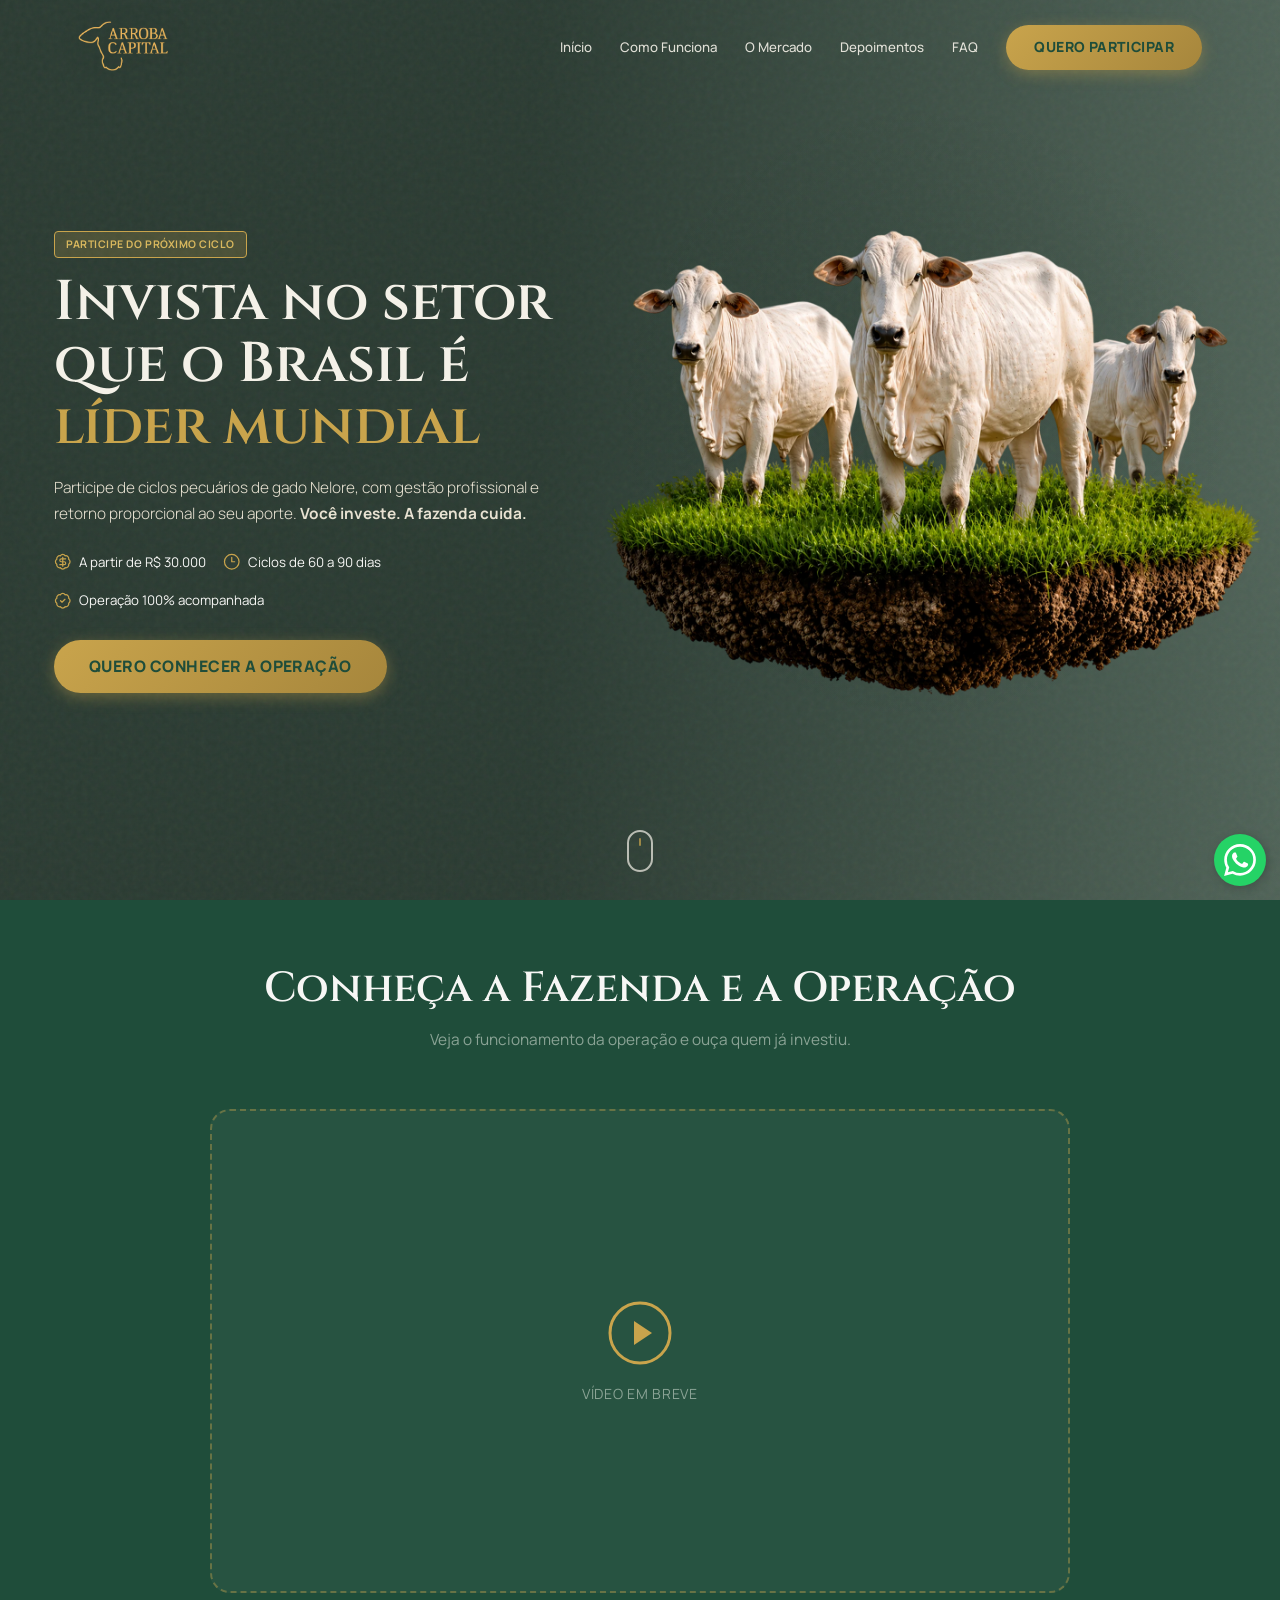
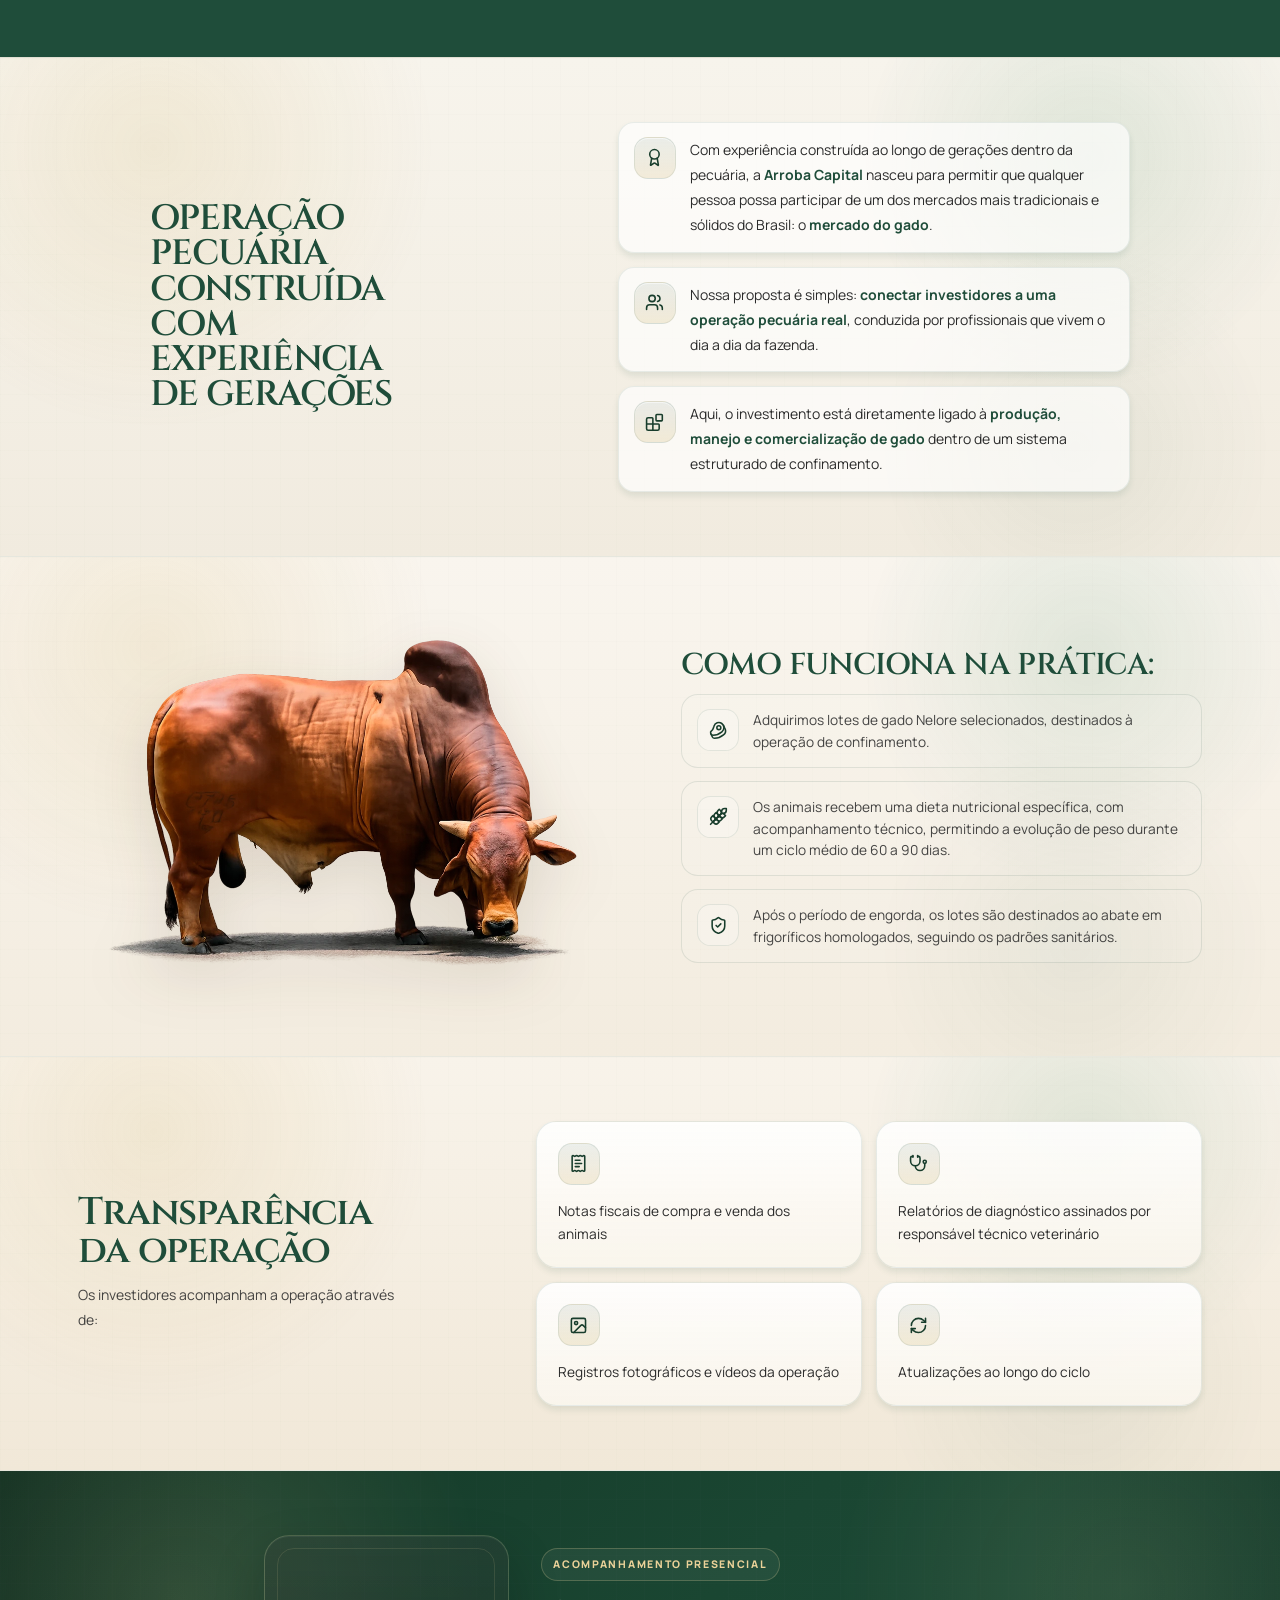
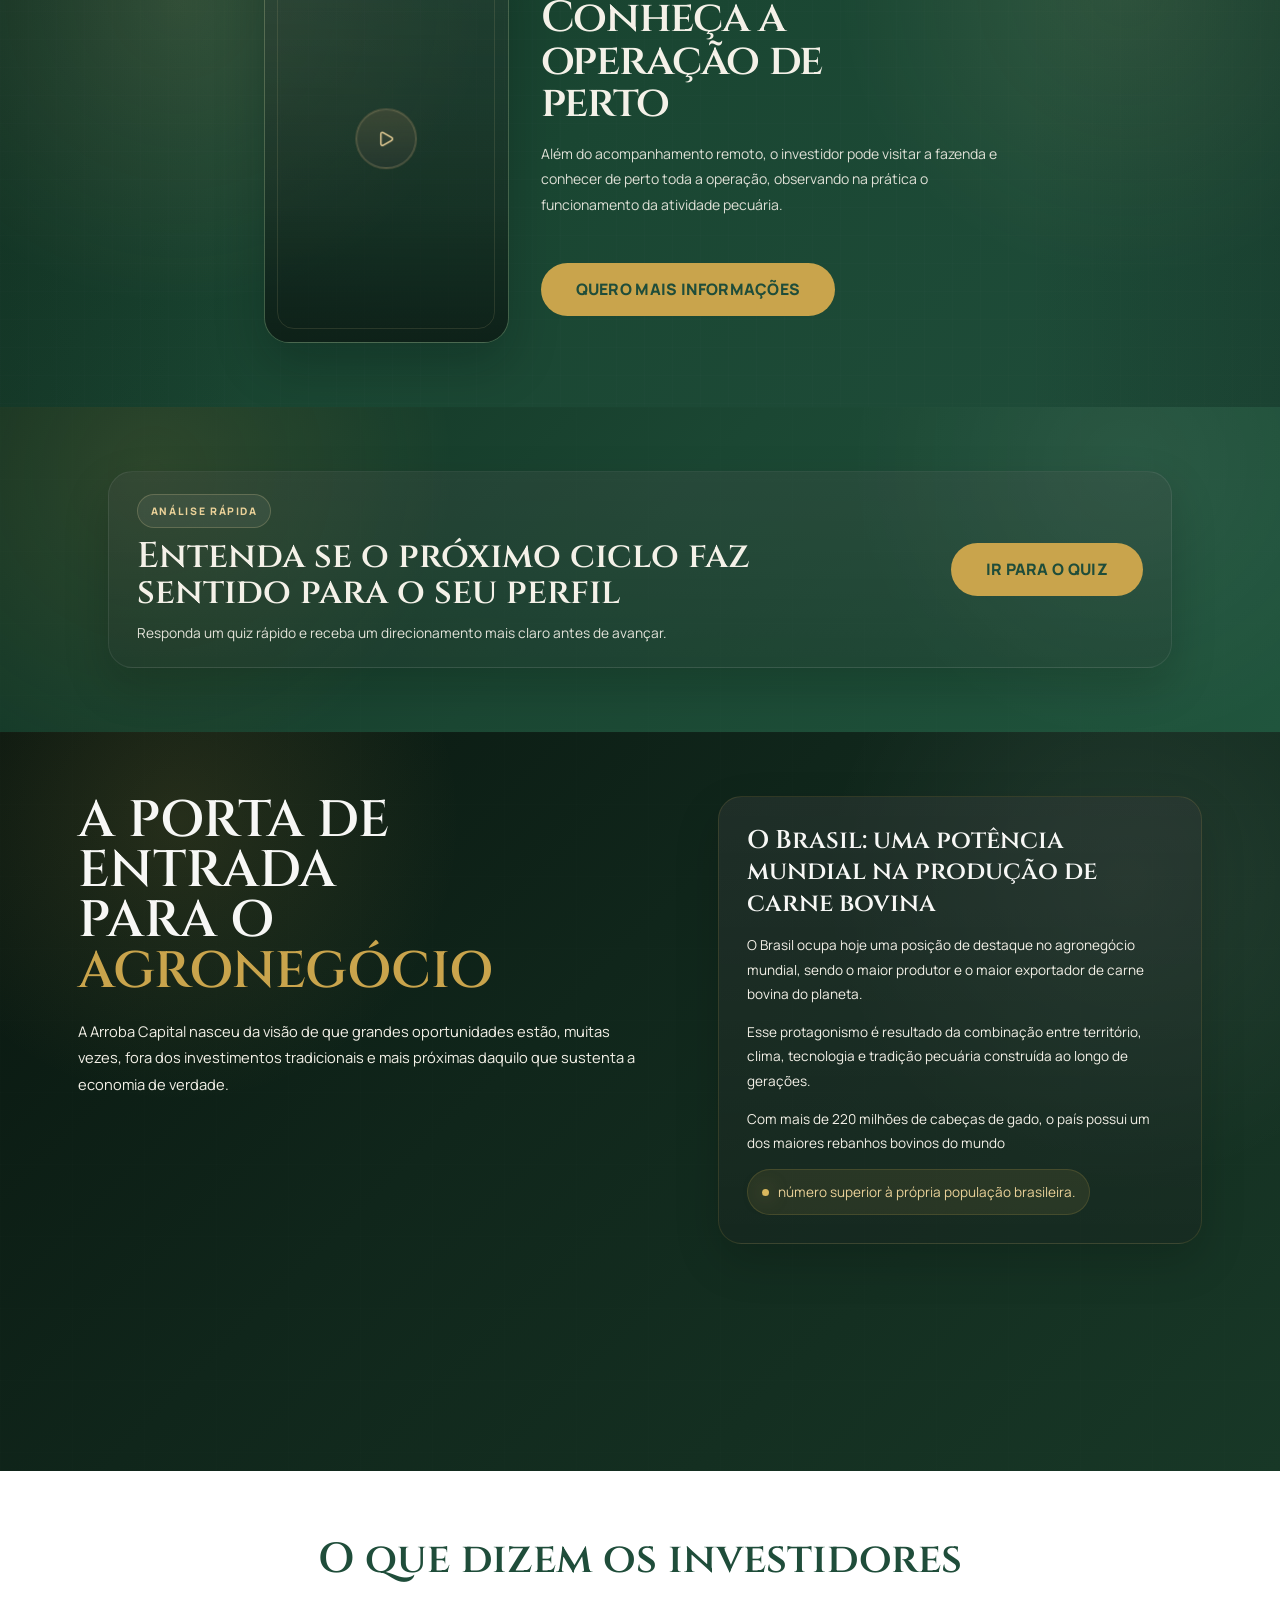
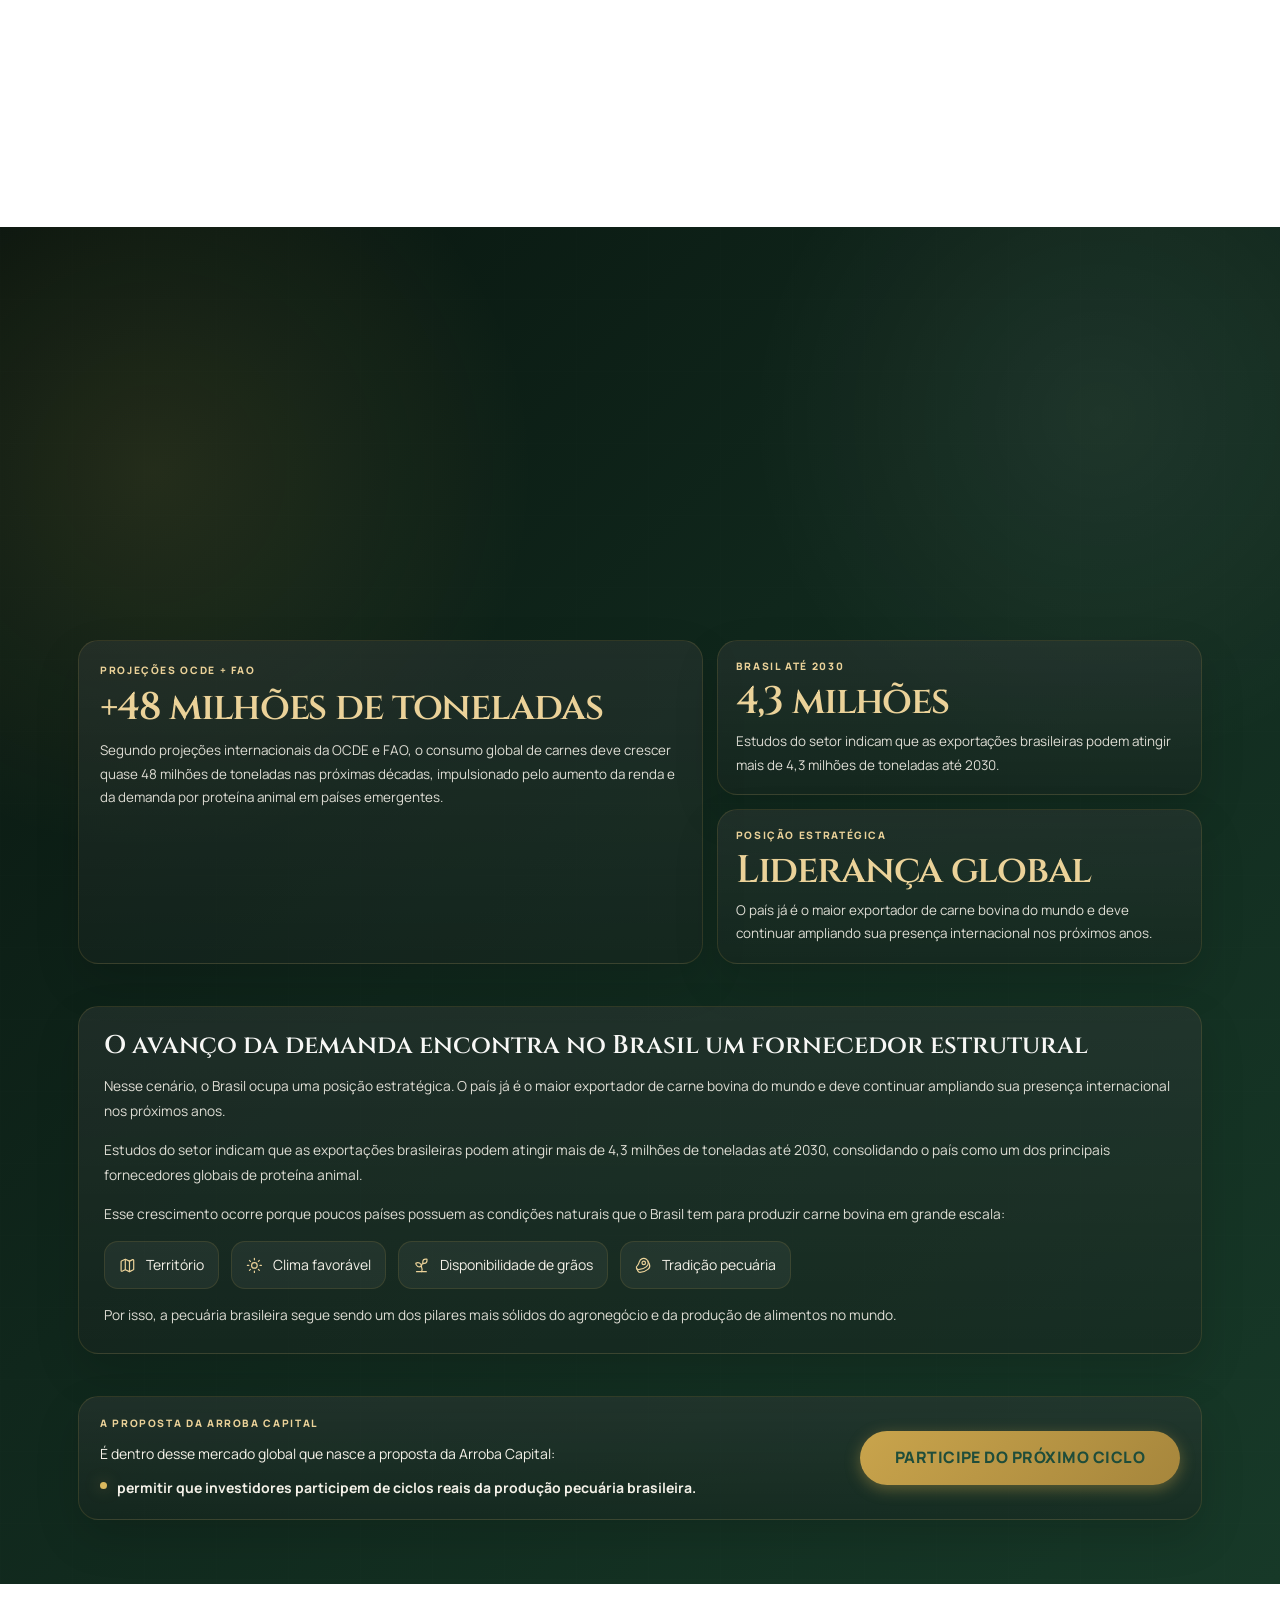
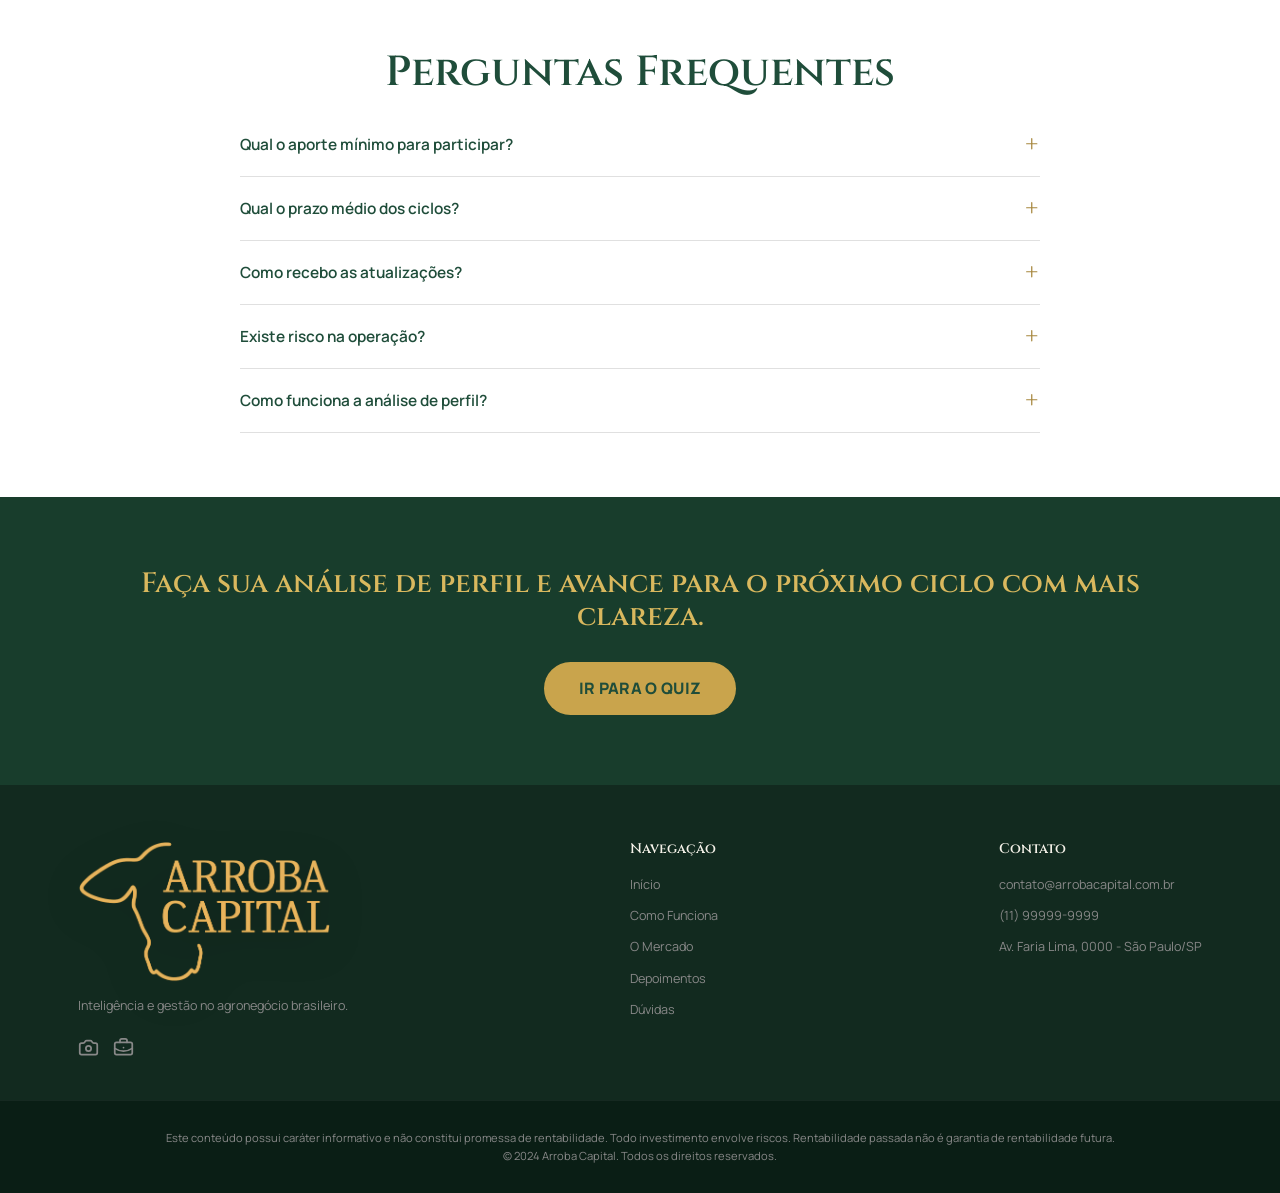
==== commit 635a3044: "Atualiza landing page e integra quiz" ====
--- a/index.html
+++ b/index.html
@@ -29,7 +29,7 @@
     
     <!-- Favicon Placeholder -->
     <link rel="icon" type="image/webp" href="logo.webp">
-    <link rel="icon" href="data:image/svg+xml,<svg xmlns=%22http://www.w3.org/2000/svg%22 viewBox=%220 0 100 100%22><text y=%22.9em%22 font-size=%2290%22>🐂</text></svg>">
+    <link rel="icon" href="icons/beef.svg" type="image/svg+xml">
     <link rel="icon" type="image/webp" href="logo.webp">
 
     <script type="application/ld+json">
@@ -96,32 +96,23 @@
                 <div class="hero__content">
                     <span class="badge fade-up">Participe do Próximo Ciclo</span>
                     <h1 class="hero__title fade-up delay-100">
-                        Invista no agronegócio que o Brasil <span class="text-gold">lidera o mundo</span>
+                        Invista no setor que o Brasil é <span class="text-gold">líder mundial</span>
                     </h1>
                     <p class="hero__subtitle fade-up delay-200">
-                        Acesso a ciclos pecuários com gado Nelore, gestão profissional e retorno proporcional ao seu aporte. <strong>Você investe. A Fazenda cuida.</strong>
+                        Participe de ciclos pecuários de gado Nelore, com gestão profissional e retorno proporcional ao seu aporte. <strong>Você investe. A fazenda cuida.</strong>
                     </p>
 
                     <ul class="hero__bullets fade-up delay-300">
                         <li>
-                            <svg width="20" height="20" viewBox="0 0 24 24" fill="none" class="text-gold" stroke="currentColor" stroke-width="1.5" stroke-linecap="round" stroke-linejoin="round">
-                                <line x1="12" y1="1" x2="12" y2="23"></line>
-                                <path d="M17 5H9.5a3.5 3.5 0 0 0 0 7h5a3.5 3.5 0 0 1 0 7H6"></path>
-                            </svg>
+                            <i data-lucide="badge-dollar-sign" class="icon icon--20 icon--thin text-gold" aria-hidden="true"></i>
                             A partir de R$ 30.000
                         </li>
                         <li>
-                            <svg width="20" height="20" viewBox="0 0 24 24" fill="none" class="text-gold" stroke="currentColor" stroke-width="1.5" stroke-linecap="round" stroke-linejoin="round">
-                                <circle cx="12" cy="12" r="10"></circle>
-                                <polyline points="12 6 12 12 16 14"></polyline>
-                            </svg>
+                            <i data-lucide="clock-3" class="icon icon--20 icon--thin text-gold" aria-hidden="true"></i>
                             Ciclos de 60 a 90 dias
                         </li>
                         <li>
-                            <svg width="20" height="20" viewBox="0 0 24 24" fill="none" class="text-gold" stroke="currentColor" stroke-width="1.5" stroke-linecap="round" stroke-linejoin="round">
-                                <path d="M22 11.08V12a10 10 0 1 1-5.93-9.14"></path>
-                                <polyline points="22 4 12 14.01 9 11.01"></polyline>
-                            </svg>
+                            <i data-lucide="badge-check" class="icon icon--20 icon--thin text-gold" aria-hidden="true"></i>
                             Operação 100% acompanhada
                         </li>
                     </ul>
@@ -151,7 +142,7 @@
                 </div>
                 <div class="video-wrapper reveal-on-scroll">
                     <div class="video-placeholder">
-                        <svg width="72" height="72" viewBox="0 0 24 24" fill="none" stroke="currentColor" stroke-width="1" stroke-linecap="round" stroke-linejoin="round" class="text-gold">
+                        <svg width="72" height="72" viewBox="0 0 24 24" fill="none" stroke="currentColor" stroke-width="1" stroke-linecap="round" stroke-linejoin="round" class="text-gold" aria-hidden="true">
                             <circle cx="12" cy="12" r="10"></circle>
                             <polygon points="10 8 16 12 10 16 10 8" fill="currentColor" stroke="none"></polygon>
                         </svg>
@@ -165,63 +156,34 @@
         <section class="section operation-section operation-section--overview" id="operacao">
             <div class="container operation-hero">
                 <div class="operation-hero__content reveal-on-scroll">
-                    <span class="operation-eyebrow">Operação real, gestão profissional</span>
-
                     <div class="operation-hero__grid">
-                        <h2 class="section-title">Uma estrutura pecuária pensada para unir lastro real, disciplina operacional e transparência.</h2>
-
-                        <div class="operation-hero__support">
-                            <p class="operation-summary">Com experiência construída ao longo de gerações dentro da pecuária, a Arroba Capital conecta investidores a uma operação real, conduzida por profissionais que vivem a rotina da fazenda e acompanham cada etapa com critério técnico.</p>
-
-                            <div class="operation-hero__note">
-                                <span>Visão da proposta</span>
-                                <p>O investimento se conecta ao campo com base operacional concreta, execução profissional e leitura mais simples da operação.</p>
-                            </div>
-                        </div>
-                    </div>
-                </div>
-
-                <div class="operation-pillars operation-pillars--surface reveal-on-scroll delay-100">
-                    <article class="operation-pillar">
-                        <div class="operation-pillar__top">
-                            <div class="operation-pillar__icon" aria-hidden="true">
-                                <svg viewBox="0 0 24 24" fill="none" stroke="currentColor" stroke-width="1.7" stroke-linecap="round" stroke-linejoin="round">
-                                    <path d="M12 3l7 4v5c0 4.3-2.9 7.9-7 9-4.1-1.1-7-4.7-7-9V7l7-4z"></path>
-                                    <path d="M9.5 12.5l1.6 1.6 3.4-3.6"></path>
-                                </svg>
-                            </div>
-                            <span class="operation-pillar__label">Base</span>
-                        </div>
-                        <strong>Ativo lastreado</strong>
-                        <p>O investimento está ligado à produção, manejo e comercialização de gado em uma operação estruturada.</p>
-                    </article>
-                    <article class="operation-pillar">
-                        <div class="operation-pillar__top">
-                            <div class="operation-pillar__icon" aria-hidden="true">
-                                <svg viewBox="0 0 24 24" fill="none" stroke="currentColor" stroke-width="1.7" stroke-linecap="round" stroke-linejoin="round">
-                                    <circle cx="12" cy="12" r="8"></circle>
-                                    <path d="M12 8v4l2.8 2.8"></path>
-                                    <path d="M12 4V2"></path>
-                                </svg>
-                            </div>
-                            <span class="operation-pillar__label">Condução</span>
-                        </div>
-                        <strong>Rotina profissional</strong>
-                        <p>A execução acontece no campo, com acompanhamento técnico e leitura clara da evolução do ciclo.</p>
-                    </article>
-                    <article class="operation-pillar">
-                        <div class="operation-pillar__top">
-                            <div class="operation-pillar__icon" aria-hidden="true">
-                                <svg viewBox="0 0 24 24" fill="none" stroke="currentColor" stroke-width="1.7" stroke-linecap="round" stroke-linejoin="round">
-                                    <path d="M3 12s3.5-6 9-6 9 6 9 6-3.5 6-9 6-9-6-9-6z"></path>
-                                    <circle cx="12" cy="12" r="2.5"></circle>
-                                </svg>
-                            </div>
-                            <span class="operation-pillar__label">Clareza</span>
-                        </div>
-                        <strong>Acompanhamento objetivo</strong>
-                        <p>Documentos, registros e atualizações tornam a operação mais simples de entender para o investidor.</p>
-                    </article>
+                        <div class="operation-overview__intro">
+                            <h2 class="section-title">OPERAÇÃO PECUÁRIA CONSTRUÍDA COM EXPERIÊNCIA DE GERAÇÕES</h2>
+                        </div>
+
+                        <div class="operation-overview__body">
+                            <article class="operation-overview__item">
+                                <div class="operation-overview__icon" aria-hidden="true">
+                                    <i data-lucide="award" class="icon icon--24" aria-hidden="true"></i>
+                                </div>
+                                <p>Com experiência construída ao longo de gerações dentro da pecuária, a <strong>Arroba Capital</strong> nasceu para permitir que qualquer pessoa possa participar de um dos mercados mais tradicionais e sólidos do Brasil: o <strong>mercado do gado</strong>.</p>
+                            </article>
+
+                            <article class="operation-overview__item">
+                                <div class="operation-overview__icon" aria-hidden="true">
+                                    <i data-lucide="users" class="icon icon--24" aria-hidden="true"></i>
+                                </div>
+                                <p>Nossa proposta é simples: <strong>conectar investidores a uma operação pecuária real</strong>, conduzida por profissionais que vivem o dia a dia da fazenda.</p>
+                            </article>
+
+                            <article class="operation-overview__item">
+                                <div class="operation-overview__icon" aria-hidden="true">
+                                    <i data-lucide="blocks" class="icon icon--24" aria-hidden="true"></i>
+                                </div>
+                                <p>Aqui, o investimento está diretamente ligado à <strong>produção, manejo e comercialização de gado</strong> dentro de um sistema estruturado de confinamento.</p>
+                            </article>
+                        </div>
+                    </div>
                 </div>
             </div>
         </section>
@@ -243,87 +205,25 @@
                         </picture>
                     </figure>
 
-                    <div class="operation-section__lead reveal-on-scroll delay-100">
-                        <span class="operation-eyebrow">Leitura da operação</span>
-                        <h2>
-                            <span class="operation-dossier-title-line">Do lote ao resultado,</span>
-                            <span class="operation-dossier-title-line">cada etapa é desenhada</span>
-                            <span class="operation-dossier-title-line">para manter critério,</span>
-                            <span class="operation-dossier-title-line">acompanhamento e</span>
-                            <span class="operation-dossier-title-line">clareza.</span>
-                        </h2>
-                        <p>
-                            <span class="operation-dossier-copy-line">Uma leitura executiva da operação, com foco em tempo de ciclo, manejo</span>
-                            <span class="operation-dossier-copy-line">técnico e saída comercial.</span>
-                        </p>
-                    </div>
-                </div>
-
-                <aside class="operation-dossier reveal-on-scroll">
-                    <span class="operation-dossier__eyebrow">Estrutura do ciclo</span>
-                    <h3>Critérios operacionais acompanhados ao longo da jornada</h3>
-
-                    <div class="operation-dossier__items">
-                        <div class="operation-dossier__item">
-                            <span>Ciclo médio</span>
-                            <strong>60 a 90 dias</strong>
-                            <p>Janela típica de evolução de peso dentro do confinamento.</p>
-                        </div>
-                        <div class="operation-dossier__item">
-                            <span>Manejo</span>
-                            <strong>Acompanhamento técnico</strong>
-                            <p>Dieta específica, rotina operacional e monitoramento constante durante o ciclo.</p>
-                        </div>
-                        <div class="operation-dossier__item">
-                            <span>Saída comercial</span>
-                            <strong>Frigoríficos homologados</strong>
-                            <p>Destinação final seguindo padrões sanitários e comerciais definidos.</p>
-                        </div>
-                    </div>
-                </aside>
-            </div>
-        </section>
-
-        <section class="section operation-section operation-section--execution">
-            <div class="container operation-layout--execution">
-                <div class="operation-section__lead operation-execution__lead reveal-on-scroll">
-                    <span class="operation-eyebrow">Fluxo operacional</span>
-                    <h2>Como a operação acontece na prática.</h2>
-                    <p>Organizamos a execução em etapas claras, com leitura objetiva do ciclo e foco na consistência operacional da fazenda.</p>
-                </div>
-
-                <div class="operation-execution__note reveal-on-scroll delay-100">
-                    <span>Leitura do ciclo</span>
-                    <p>Da originação à saída comercial, a jornada é conduzida com janela operacional definida, acompanhamento técnico e critérios sanitários homologados.</p>
-                </div>
-
-                <div class="operation-flow operation-flow--feature reveal-on-scroll">
-                    <div class="operation-block-heading">
-                        <span>Fluxo operacional</span>
-                        <h3>Como funciona na prática</h3>
-                    </div>
-
-                    <div class="operation-steps">
-                        <article class="operation-step reveal-on-scroll">
-                            <div class="step-number">01</div>
-                            <div class="step-content">
-                                <h4>Originação dos lotes</h4>
-                                <p>Adquirimos lotes de gado Nelore selecionados, destinados à operação de confinamento.</p>
+                    <div class="operation-section__lead operation-dossier-copy reveal-on-scroll delay-100">
+                        <h2>COMO FUNCIONA NA PRÁTICA:</h2>
+                        <article class="operation-dossier-copy__item">
+                            <div class="operation-dossier-copy__icon" aria-hidden="true">
+                                <i data-lucide="beef" class="icon icon--24" aria-hidden="true"></i>
                             </div>
+                            <p>Adquirimos lotes de gado Nelore selecionados, destinados à operação de confinamento.</p>
                         </article>
-                        <article class="operation-step reveal-on-scroll delay-100">
-                            <div class="step-number">02</div>
-                            <div class="step-content">
-                                <h4>Evolução no confinamento</h4>
-                                <p>Os animais recebem dieta nutricional específica, com acompanhamento técnico, permitindo ganho de peso ao longo do ciclo.</p>
+                        <article class="operation-dossier-copy__item">
+                            <div class="operation-dossier-copy__icon" aria-hidden="true">
+                                <i data-lucide="wheat" class="icon icon--24" aria-hidden="true"></i>
                             </div>
+                            <p>Os animais recebem uma dieta nutricional específica, com acompanhamento técnico, permitindo a evolução de peso durante um ciclo médio de 60 a 90 dias.</p>
                         </article>
-                        <article class="operation-step reveal-on-scroll delay-200">
-                            <div class="step-number">03</div>
-                            <div class="step-content">
-                                <h4>Saída e comercialização</h4>
-                                <p>Após o período de engorda, os lotes seguem para abate em frigoríficos homologados, dentro dos padrões sanitários.</p>
+                        <article class="operation-dossier-copy__item">
+                            <div class="operation-dossier-copy__icon" aria-hidden="true">
+                                <i data-lucide="shield-check" class="icon icon--24" aria-hidden="true"></i>
                             </div>
+                            <p>Após o período de engorda, os lotes são destinados ao abate em frigoríficos homologados, seguindo os padrões sanitários.</p>
                         </article>
                     </div>
                 </div>
@@ -331,60 +231,80 @@
         </section>
 
         <section class="section operation-section operation-section--transparency">
-            <div class="container operation-layout--transparency">
-                <div class="operation-section__lead operation-transparency__lead reveal-on-scroll">
-                    <span class="operation-eyebrow">Transparência</span>
-                    <h2>O investidor acompanha a operação com evidências objetivas.</h2>
-                    <p>Documentação, registros e presença no campo reforçam uma leitura concreta, organizada e profissional da operação.</p>
-                </div>
-
-                <div class="operation-transparency__note reveal-on-scroll delay-100">
-                    <span>Clareza contínua</span>
-                    <p>Atualizações ao longo do ciclo, materiais visuais e validação técnica sustentam o acompanhamento de cada etapa.</p>
-                </div>
-
-                <div class="operation-assurance reveal-on-scroll">
-                    <div class="operation-block-heading">
-                        <span>Transparência</span>
-                        <h3>O investidor acompanha a operação com evidências objetivas</h3>
-                    </div>
-
-                    <ul class="checklist operation-checklist">
-                        <li>
-                            <svg class="check-icon" viewBox="0 0 24 24"><path d="M20 6L9 17l-5-5"></path></svg>
-                            Notas fiscais de compra e venda dos animais
-                        </li>
-                        <li>
-                            <svg class="check-icon" viewBox="0 0 24 24"><path d="M20 6L9 17l-5-5"></path></svg>
-                            Relatórios de diagnóstico assinados por responsável técnico veterinário
-                        </li>
-                        <li>
-                            <svg class="check-icon" viewBox="0 0 24 24"><path d="M20 6L9 17l-5-5"></path></svg>
-                            Registros fotográficos e vídeos da operação
-                        </li>
-                        <li>
-                            <svg class="check-icon" viewBox="0 0 24 24"><path d="M20 6L9 17l-5-5"></path></svg>
-                            Atualizações ao longo do ciclo
-                        </li>
-                    </ul>
-
-                    <div class="operation-visit">
-                        <div class="operation-visit__icon">
-                            <svg width="34" height="34" viewBox="0 0 24 24" fill="none" stroke="currentColor" stroke-width="1.5" stroke-linecap="round" stroke-linejoin="round" class="text-gold">
-                                <path d="M3 9l9-7 9 7v11a2 2 0 0 1-2 2H5a2 2 0 0 1-2-2z"></path>
-                                <polyline points="9 22 9 12 15 12 15 22"></polyline>
-                            </svg>
-                        </div>
-                        <div class="operation-visit__content">
-                            <h4>Visita presencial à fazenda</h4>
-                            <p>Além do acompanhamento remoto, o investidor pode conhecer a operação de perto e observar, na prática, a rotina da atividade pecuária.</p>
-                        </div>
-                    </div>
-                </div>
-
-                <div class="operation-section__footer reveal-on-scroll">
-                    <p>Para quem busca exposição ao agronegócio com base operacional concreta, a proposta combina execução no campo, leitura simples do processo e acompanhamento contínuo.</p>
-                    <a href="#pre-inscricao" class="btn btn--primary btn--lg">Quero mais informações</a>
+            <div class="container operation-transparency-panel">
+                <div class="operation-transparency-panel__intro reveal-on-scroll">
+                    <h2>Transparência <span class="operation-transparency-panel__title-line">da operação</span></h2>
+                    <p>Os investidores acompanham a operação através de:</p>
+                </div>
+
+                <div class="operation-transparency-panel__grid">
+                    <article class="operation-transparency-card reveal-on-scroll">
+                        <div class="operation-transparency-card__icon" aria-hidden="true">
+                            <i data-lucide="receipt-text" class="icon icon--24" aria-hidden="true"></i>
+                        </div>
+                        <p>Notas fiscais de compra e venda dos animais</p>
+                    </article>
+
+                    <article class="operation-transparency-card reveal-on-scroll delay-100">
+                        <div class="operation-transparency-card__icon" aria-hidden="true">
+                            <i data-lucide="stethoscope" class="icon icon--24" aria-hidden="true"></i>
+                        </div>
+                        <p>Relatórios de diagnóstico assinados por responsável técnico veterinário</p>
+                    </article>
+
+                    <article class="operation-transparency-card reveal-on-scroll delay-150">
+                        <div class="operation-transparency-card__icon" aria-hidden="true">
+                            <i data-lucide="image" class="icon icon--24" aria-hidden="true"></i>
+                        </div>
+                        <p>Registros fotográficos e vídeos da operação</p>
+                    </article>
+
+                    <article class="operation-transparency-card reveal-on-scroll delay-200">
+                        <div class="operation-transparency-card__icon" aria-hidden="true">
+                            <i data-lucide="refresh-cw" class="icon icon--24" aria-hidden="true"></i>
+                        </div>
+                        <p>Atualizações ao longo do ciclo</p>
+                    </article>
+                </div>
+            </div>
+        </section>
+
+        <section class="section field-visit-band">
+            <div class="container field-visit-band__layout">
+                <div class="field-visit-band__content reveal-on-scroll">
+                    <span class="field-visit-band__eyebrow">Acompanhamento presencial</span>
+                    <h2>Conheça a operação de perto</h2>
+                    <p>Além do acompanhamento remoto, o investidor pode visitar a fazenda e conhecer de perto toda a operação, observando na prática o funcionamento da atividade pecuária.</p>
+                </div>
+
+                <div class="field-visit-band__visual reveal-on-scroll delay-100">
+                    <div class="field-visit-video" data-field-visit-video>
+                        <video class="field-visit-video__media" autoplay muted loop playsinline preload="metadata">
+                            <source src="video.mp4" type="video/mp4">
+                        </video>
+                        <button type="button" class="field-visit-video__play" aria-label="Iniciar vídeo com áudio">
+                            <span class="field-visit-video__play-icon">
+                                <i data-lucide="play" class="icon icon--20" aria-hidden="true"></i>
+                            </span>
+                        </button>
+                    </div>
+                </div>
+
+                <div class="field-visit-band__cta reveal-on-scroll delay-150">
+                    <a href="#pre-inscricao" class="btn btn--gold btn--lg">Quero mais informações</a>
+                </div>
+            </div>
+        </section>
+
+        <section class="section quiz-cta-band" id="pre-inscricao">
+            <div class="container">
+                <div class="quiz-cta-band__inner reveal-on-scroll">
+                    <div class="quiz-cta-band__copy">
+                        <span class="quiz-cta-band__eyebrow">Análise rápida</span>
+                        <h2 class="text-light">Entenda se o próximo ciclo faz sentido para o seu perfil</h2>
+                        <p class="text-cream">Responda um quiz rápido e receba um direcionamento mais claro antes de avançar.</p>
+                    </div>
+                    <a href="quiz/index.html" class="btn btn--gold btn--lg">Ir para o quiz</a>
                 </div>
             </div>
         </section>
@@ -392,64 +312,111 @@
         <!-- Seção Porta de Entrada / Brasil -->
         <section class="section section--dark brazil-section" id="brasil">
             <div class="container">
-                <div class="section-header text-center">
-                    <h2 class="section-title text-light">A Porta de Entrada para o Agronegócio</h2>
-                    <p class="section-subtitle" style="color: var(--text-muted);">A Arroba Capital nasceu da visão de que grandes oportunidades estão fora dos investimentos tradicionais e mais próximas daquilo que sustenta a economia de verdade.</p>
-                </div>
-
-                <div class="brazil-content">
-                    <div class="brazil-text reveal-from-left">
+                <div class="brazil-intro">
+                    <div class="brazil-intro__header reveal-from-left">
+                        <h2 class="section-title text-light">A PORTA DE ENTRADA PARA O <span class="text-gold">AGRONEGÓCIO</span></h2>
+                        <p class="brazil-intro__lead text-cream">A Arroba Capital nasceu da visão de que grandes oportunidades estão, muitas vezes, fora dos investimentos tradicionais e mais próximas daquilo que sustenta a economia de verdade.</p>
+                    </div>
+
+                    <div class="brazil-intro__body reveal-from-right">
                         <h3 class="text-light">O Brasil: uma potência mundial na produção de carne bovina</h3>
                         <p class="text-cream">O Brasil ocupa hoje uma posição de destaque no agronegócio mundial, sendo o maior produtor e o maior exportador de carne bovina do planeta.</p>
                         <p class="text-cream">Esse protagonismo é resultado da combinação entre território, clima, tecnologia e tradição pecuária construída ao longo de gerações.</p>
-                        <p class="text-cream">Com mais de 220 milhões de cabeças de gado, o país possui um dos maiores rebanhos bovinos do mundo — número superior à própria população brasileira.</p>
-                    </div>
-                    <div class="brazil-stats reveal-from-right">
-                        <div class="stat-item">
-                            <svg width="26" height="26" viewBox="0 0 24 24" fill="none" stroke="currentColor" stroke-width="1.5" stroke-linecap="round" stroke-linejoin="round" class="text-gold">
-                                <path d="M18 20V10M12 20V4M6 20v-6"></path>
-                            </svg>
-                            <span>Mais de 220 milhões de cabeças de gado no Brasil</span>
-                        </div>
-                        <div class="stat-item">
-                            <svg width="26" height="26" viewBox="0 0 24 24" fill="none" stroke="currentColor" stroke-width="1.5" stroke-linecap="round" stroke-linejoin="round" class="text-gold">
-                                <circle cx="12" cy="12" r="10"></circle>
-                                <line x1="2" y1="12" x2="22" y2="12"></line>
-                                <path d="M12 2a15.3 15.3 0 0 1 4 10 15.3 15.3 0 0 1-4 10 15.3 15.3 0 0 1-4-10 15.3 15.3 0 0 1 4-10z"></path>
-                            </svg>
-                            <span>Maior exportador de carne bovina do mundo</span>
-                        </div>
-                        <div class="stat-item">
-                            <svg width="26" height="26" viewBox="0 0 24 24" fill="none" stroke="currentColor" stroke-width="1.5" stroke-linecap="round" stroke-linejoin="round" class="text-gold">
-                                <polygon points="3 11 22 2 13 21 11 13 3 11"></polygon>
-                            </svg>
-                            <span>Exportações para mais de 170 países</span>
-                        </div>
-                        <div class="stat-item">
-                            <svg width="26" height="26" viewBox="0 0 24 24" fill="none" stroke="currentColor" stroke-width="1.5" stroke-linecap="round" stroke-linejoin="round" class="text-gold">
-                                <line x1="12" y1="1" x2="12" y2="23"></line>
-                                <path d="M17 5H9.5a3.5 3.5 0 0 0 0 7h5a3.5 3.5 0 0 1 0 7H6"></path>
-                            </svg>
-                            <span>3,5 milhões de toneladas exportadas em 2025</span>
-                        </div>
-                        <div class="stat-item">
-                            <svg width="26" height="26" viewBox="0 0 24 24" fill="none" stroke="currentColor" stroke-width="1.5" stroke-linecap="round" stroke-linejoin="round" class="text-gold">
-                                <rect x="2" y="7" width="20" height="14" rx="2" ry="2"></rect>
-                                <path d="M16 21V5a2 2 0 0 0-2-2h-4a2 2 0 0 0-2 2v16"></path>
-                            </svg>
-                            <span>US$ 18 bilhões em receita de exportação em 2025</span>
-                        </div>
-                        <div class="stat-item">
-                            <svg width="26" height="26" viewBox="0 0 24 24" fill="none" stroke="currentColor" stroke-width="1.5" stroke-linecap="round" stroke-linejoin="round" class="text-gold">
-                                <path d="M22 12h-4l-3 9L9 3l-3 9H2"></path>
-                            </svg>
-                            <span>Mais de 40 milhões de cabeças abatidas por ano</span>
-                        </div>
-                        <div class="stat-item">
-                            <svg width="26" height="26" viewBox="0 0 24 24" fill="none" stroke="currentColor" stroke-width="1.5" stroke-linecap="round" stroke-linejoin="round" class="text-gold">
-                                <path d="M21 16V8a2 2 0 0 0-1-1.73l-7-4a2 2 0 0 0-2 0l-7 4A2 2 0 0 0 3 8v8a2 2 0 0 0 1 1.73l7 4a2 2 0 0 0 2 0l7-4A2 2 0 0 0 21 16z"></path>
-                            </svg>
-                            <span>Produção anual acima de 11 milhões de toneladas de carne</span>
+                        <p class="text-cream">Com mais de 220 milhões de cabeças de gado, o país possui um dos maiores rebanhos bovinos do mundo</p>
+                        <p class="brazil-intro__note">número superior à própria população brasileira.</p>
+                    </div>
+                </div>
+
+                <div class="brazil-carousel reveal-on-scroll delay-100" aria-label="Indicadores do mercado pecuário brasileiro">
+                    <div class="brazil-carousel__track">
+                        <div class="brazil-carousel__group">
+                            <article class="brazil-stat-card">
+                                <span class="brazil-stat-card__icon">
+                                    <i data-lucide="beef" class="icon icon--26 icon--thin text-gold" aria-hidden="true"></i>
+                                </span>
+                                <p>Mais de 220 milhões de cabeças de gado no Brasil</p>
+                            </article>
+                            <article class="brazil-stat-card">
+                                <span class="brazil-stat-card__icon">
+                                    <i data-lucide="globe" class="icon icon--26 icon--thin text-gold" aria-hidden="true"></i>
+                                </span>
+                                <p>Maior exportador de carne bovina do mundo</p>
+                            </article>
+                            <article class="brazil-stat-card">
+                                <span class="brazil-stat-card__icon">
+                                    <i data-lucide="send-horizontal" class="icon icon--26 icon--thin text-gold" aria-hidden="true"></i>
+                                </span>
+                                <p>Exportações para mais de 170 países</p>
+                            </article>
+                            <article class="brazil-stat-card">
+                                <span class="brazil-stat-card__icon">
+                                    <i data-lucide="weight" class="icon icon--26 icon--thin text-gold" aria-hidden="true"></i>
+                                </span>
+                                <p>3,5 milhões de toneladas exportadas em 2025</p>
+                            </article>
+                            <article class="brazil-stat-card">
+                                <span class="brazil-stat-card__icon">
+                                    <i data-lucide="banknote" class="icon icon--26 icon--thin text-gold" aria-hidden="true"></i>
+                                </span>
+                                <p>US$ 18 bilhões em receita de exportação em 2025</p>
+                            </article>
+                            <article class="brazil-stat-card">
+                                <span class="brazil-stat-card__icon">
+                                    <i data-lucide="activity" class="icon icon--26 icon--thin text-gold" aria-hidden="true"></i>
+                                </span>
+                                <p>Mais de 40 milhões de cabeças abatidas por ano</p>
+                            </article>
+                            <article class="brazil-stat-card">
+                                <span class="brazil-stat-card__icon">
+                                    <i data-lucide="warehouse" class="icon icon--26 icon--thin text-gold" aria-hidden="true"></i>
+                                </span>
+                                <p>Produção anual acima de 11 milhões de toneladas de carne</p>
+                            </article>
+                        </div>
+
+                        <div class="brazil-carousel__group" aria-hidden="true">
+                            <article class="brazil-stat-card">
+                                <span class="brazil-stat-card__icon">
+                                    <i data-lucide="beef" class="icon icon--26 icon--thin text-gold" aria-hidden="true"></i>
+                                </span>
+                                <p>Mais de 220 milhões de cabeças de gado no Brasil</p>
+                            </article>
+                            <article class="brazil-stat-card">
+                                <span class="brazil-stat-card__icon">
+                                    <i data-lucide="globe" class="icon icon--26 icon--thin text-gold" aria-hidden="true"></i>
+                                </span>
+                                <p>Maior exportador de carne bovina do mundo</p>
+                            </article>
+                            <article class="brazil-stat-card">
+                                <span class="brazil-stat-card__icon">
+                                    <i data-lucide="send-horizontal" class="icon icon--26 icon--thin text-gold" aria-hidden="true"></i>
+                                </span>
+                                <p>Exportações para mais de 170 países</p>
+                            </article>
+                            <article class="brazil-stat-card">
+                                <span class="brazil-stat-card__icon">
+                                    <i data-lucide="weight" class="icon icon--26 icon--thin text-gold" aria-hidden="true"></i>
+                                </span>
+                                <p>3,5 milhões de toneladas exportadas em 2025</p>
+                            </article>
+                            <article class="brazil-stat-card">
+                                <span class="brazil-stat-card__icon">
+                                    <i data-lucide="banknote" class="icon icon--26 icon--thin text-gold" aria-hidden="true"></i>
+                                </span>
+                                <p>US$ 18 bilhões em receita de exportação em 2025</p>
+                            </article>
+                            <article class="brazil-stat-card">
+                                <span class="brazil-stat-card__icon">
+                                    <i data-lucide="activity" class="icon icon--26 icon--thin text-gold" aria-hidden="true"></i>
+                                </span>
+                                <p>Mais de 40 milhões de cabeças abatidas por ano</p>
+                            </article>
+                            <article class="brazil-stat-card">
+                                <span class="brazil-stat-card__icon">
+                                    <i data-lucide="warehouse" class="icon icon--26 icon--thin text-gold" aria-hidden="true"></i>
+                                </span>
+                                <p>Produção anual acima de 11 milhões de toneladas de carne</p>
+                            </article>
                         </div>
                     </div>
                 </div>
@@ -465,10 +432,7 @@
                 <div class="grid grid--3 testimonials__grid">
                     <div class="testimonial-card reveal-on-scroll">
                         <div class="testimonial-quote">
-                            <svg width="32" height="32" viewBox="0 0 24 24" fill="none" stroke="currentColor" stroke-width="1.5" class="text-gold">
-                                <path d="M3 21c3 0 7-1 7-8V5c0-1.25-.756-2.017-2-2H4c-1.25 0-2 .75-2 1.972V11c0 1.25.75 2 2 2 1 0 1 0 1 1v1c0 1-1 2-2 2s-1 .008-1 1.031V20c0 1 0 1 1 1z"></path>
-                                <path d="M15 21c3 0 7-1 7-8V5c0-1.25-.757-2.017-2-2h-4c-1.25 0-2 .75-2 1.972V11c0 1.25.75 2 2 2h.75c0 2.25.25 4-2.75 4v3c0 1 0 1 1 1z"></path>
-                            </svg>
+                            <i data-lucide="quote" class="icon icon--32 icon--thin text-gold" aria-hidden="true"></i>
                         </div>
                         <p class="testimonial-text">Depoimento em breve.</p>
                         <div class="testimonial-author">
@@ -477,10 +441,7 @@
                     </div>
                     <div class="testimonial-card reveal-on-scroll delay-100">
                         <div class="testimonial-quote">
-                            <svg width="32" height="32" viewBox="0 0 24 24" fill="none" stroke="currentColor" stroke-width="1.5" class="text-gold">
-                                <path d="M3 21c3 0 7-1 7-8V5c0-1.25-.756-2.017-2-2H4c-1.25 0-2 .75-2 1.972V11c0 1.25.75 2 2 2 1 0 1 0 1 1v1c0 1-1 2-2 2s-1 .008-1 1.031V20c0 1 0 1 1 1z"></path>
-                                <path d="M15 21c3 0 7-1 7-8V5c0-1.25-.757-2.017-2-2h-4c-1.25 0-2 .75-2 1.972V11c0 1.25.75 2 2 2h.75c0 2.25.25 4-2.75 4v3c0 1 0 1 1 1z"></path>
-                            </svg>
+                            <i data-lucide="quote" class="icon icon--32 icon--thin text-gold" aria-hidden="true"></i>
                         </div>
                         <p class="testimonial-text">Depoimento em breve.</p>
                         <div class="testimonial-author">
@@ -489,10 +450,7 @@
                     </div>
                     <div class="testimonial-card reveal-on-scroll delay-200">
                         <div class="testimonial-quote">
-                            <svg width="32" height="32" viewBox="0 0 24 24" fill="none" stroke="currentColor" stroke-width="1.5" class="text-gold">
-                                <path d="M3 21c3 0 7-1 7-8V5c0-1.25-.756-2.017-2-2H4c-1.25 0-2 .75-2 1.972V11c0 1.25.75 2 2 2 1 0 1 0 1 1v1c0 1-1 2-2 2s-1 .008-1 1.031V20c0 1 0 1 1 1z"></path>
-                                <path d="M15 21c3 0 7-1 7-8V5c0-1.25-.757-2.017-2-2h-4c-1.25 0-2 .75-2 1.972V11c0 1.25.75 2 2 2h.75c0 2.25.25 4-2.75 4v3c0 1 0 1 1 1z"></path>
-                            </svg>
+                            <i data-lucide="quote" class="icon icon--32 icon--thin text-gold" aria-hidden="true"></i>
                         </div>
                         <p class="testimonial-text">Depoimento em breve.</p>
                         <div class="testimonial-author">
@@ -504,25 +462,67 @@
         </section>
 
         <!-- Seção Demanda Global -->
-        <section class="section section--light demand-section" id="demanda">
-            <div class="container">
-                <div class="section-header text-center">
-                    <h2 class="section-title">A Demanda Global por Carne Continua Crescendo</h2>
-                </div>
-
-                <div class="demand-content reveal-on-scroll">
-                    <p>A população mundial continua aumentando, e com ela cresce também a necessidade de produção de alimentos.</p>
-                    <p>Segundo projeções internacionais da OCDE e FAO, o consumo global de carnes deve crescer quase 48 milhões de toneladas nas próximas décadas, impulsionado pelo aumento da renda e da demanda por proteína animal em países emergentes.</p>
-                    <p>Nesse cenário, o Brasil ocupa uma posição estratégica. O país já é o maior exportador de carne bovina do mundo e deve continuar ampliando sua presença internacional nos próximos anos.</p>
-                    <p>Estudos do setor indicam que as exportações brasileiras podem atingir mais de 4,3 milhões de toneladas até 2030, consolidando o país como um dos principais fornecedores globais de proteína animal.</p>
-                    <p>Esse crescimento ocorre porque poucos países possuem as condições naturais que o Brasil tem para produzir carne bovina em grande escala: território, clima favorável, disponibilidade de grãos e tradição pecuária.</p>
-                    <p>Por isso, a pecuária brasileira segue sendo um dos pilares mais sólidos do agronegócio e da produção de alimentos no mundo.</p>
-                    <blockquote class="demand-highlight">
-                        É dentro desse mercado global que nasce a proposta da Arroba Capital: permitir que investidores participem de ciclos reais da produção pecuária brasileira.
-                    </blockquote>
-                </div>
-
-                <div class="text-center mt-8">
+        <section class="section demand-section" id="demanda">
+            <div class="container demand-shell">
+                <div class="demand-shell__intro reveal-on-scroll">
+                    <span class="demand-shell__eyebrow">Cenário internacional</span>
+                    <h2 class="section-title text-light">A demanda global por carne continua crescendo</h2>
+                    <p class="demand-shell__lead text-cream">A população mundial continua aumentando, e com ela cresce também a necessidade de produção de alimentos.</p>
+                </div>
+
+                <div class="demand-insight reveal-on-scroll delay-100">
+                    <article class="demand-insight__primary">
+                        <span class="demand-metric__label">Projeções OCDE + FAO</span>
+                        <strong>+48 milhões de toneladas</strong>
+                        <p>Segundo projeções internacionais da OCDE e FAO, o consumo global de carnes deve crescer quase 48 milhões de toneladas nas próximas décadas, impulsionado pelo aumento da renda e da demanda por proteína animal em países emergentes.</p>
+                    </article>
+
+                    <div class="demand-insight__support">
+                        <article class="demand-insight__support-item">
+                            <span class="demand-metric__label">Brasil até 2030</span>
+                            <strong>4,3 milhões</strong>
+                            <p>Estudos do setor indicam que as exportações brasileiras podem atingir mais de 4,3 milhões de toneladas até 2030.</p>
+                        </article>
+                        <article class="demand-insight__support-item">
+                            <span class="demand-metric__label">Posição estratégica</span>
+                            <strong>Liderança global</strong>
+                            <p>O país já é o maior exportador de carne bovina do mundo e deve continuar ampliando sua presença internacional nos próximos anos.</p>
+                        </article>
+                    </div>
+                </div>
+
+                <article class="demand-narrative reveal-on-scroll">
+                    <h3 class="text-light">O avanço da demanda encontra no Brasil um fornecedor estrutural</h3>
+                    <p class="text-cream">Nesse cenário, o Brasil ocupa uma posição estratégica. O país já é o maior exportador de carne bovina do mundo e deve continuar ampliando sua presença internacional nos próximos anos.</p>
+                    <p class="text-cream">Estudos do setor indicam que as exportações brasileiras podem atingir mais de 4,3 milhões de toneladas até 2030, consolidando o país como um dos principais fornecedores globais de proteína animal.</p>
+                    <p class="text-cream">Esse crescimento ocorre porque poucos países possuem as condições naturais que o Brasil tem para produzir carne bovina em grande escala:</p>
+                    <div class="demand-driver-bar" aria-label="Condições estruturais do Brasil">
+                        <div class="demand-driver-item">
+                            <i data-lucide="map" class="icon icon--20 icon--thin" aria-hidden="true"></i>
+                            <span>Território</span>
+                        </div>
+                        <div class="demand-driver-item">
+                            <i data-lucide="sun" class="icon icon--20 icon--thin" aria-hidden="true"></i>
+                            <span>Clima favorável</span>
+                        </div>
+                        <div class="demand-driver-item">
+                            <i data-lucide="sprout" class="icon icon--20 icon--thin" aria-hidden="true"></i>
+                            <span>Disponibilidade de grãos</span>
+                        </div>
+                        <div class="demand-driver-item">
+                            <i data-lucide="beef" class="icon icon--20 icon--thin" aria-hidden="true"></i>
+                            <span>Tradição pecuária</span>
+                        </div>
+                    </div>
+                    <p class="text-cream">Por isso, a pecuária brasileira segue sendo um dos pilares mais sólidos do agronegócio e da produção de alimentos no mundo.</p>
+                </article>
+
+                <div class="demand-thesis-band reveal-on-scroll delay-150">
+                    <div class="demand-thesis">
+                        <span class="demand-thesis__eyebrow">A proposta da Arroba Capital</span>
+                        <p>É dentro desse mercado global que nasce a proposta da Arroba Capital:</p>
+                        <p class="demand-thesis__focus">permitir que investidores participem de ciclos reais da produção pecuária brasileira.</p>
+                    </div>
                     <a href="#pre-inscricao" class="btn btn--primary btn--lg">Participe do próximo ciclo</a>
                 </div>
             </div>
@@ -539,7 +539,7 @@
                     <div class="accordion__item">
                         <button class="accordion__header">
                             Qual o aporte mínimo para participar?
-                            <span class="icon">+</span>
+                            <i data-lucide="plus" class="icon icon--20 icon--thin" aria-hidden="true"></i>
                         </button>
                         <div class="accordion__content">
                             <p>Nossas operações são estruturadas para cotas a partir de R$ 30.000,00, permitindo boa diversificação e entrada para novos investidores.</p>
@@ -548,7 +548,7 @@
                     <div class="accordion__item">
                         <button class="accordion__header">
                             Qual o prazo médio dos ciclos?
-                            <span class="icon">+</span>
+                            <i data-lucide="plus" class="icon icon--20 icon--thin" aria-hidden="true"></i>
                         </button>
                         <div class="accordion__content">
                             <p>Trabalhamos predominantemente com ciclos curtos de engorda intensiva, variando entre 60 a 90 dias, o que garante maior liquidez ao investidor.</p>
@@ -557,7 +557,7 @@
                     <div class="accordion__item">
                         <button class="accordion__header">
                             Como recebo as atualizações?
-                            <span class="icon">+</span>
+                            <i data-lucide="plus" class="icon icon--20 icon--thin" aria-hidden="true"></i>
                         </button>
                         <div class="accordion__content">
                             <p>Todas as atualizações são enviadas através de um canal exclusivo no WhatsApp e por e-mail, mantendo você informado em tempo real.</p>
@@ -566,7 +566,7 @@
                     <div class="accordion__item">
                         <button class="accordion__header">
                             Existe risco na operação?
-                            <span class="icon">+</span>
+                            <i data-lucide="plus" class="icon icon--20 icon--thin" aria-hidden="true"></i>
                         </button>
                         <div class="accordion__content">
                             <p>Todo investimento envolve riscos. No agro, existem riscos biológicos e de mercado. A Arroba Capital mitiga esses riscos através de seguro pecuário (quando aplicável), trava de preços na bolsa (hedge) e manejo sanitário de excelência.</p>
@@ -574,93 +574,13 @@
                     </div>
                     <div class="accordion__item">
                         <button class="accordion__header">
-                            Como funciona a pré-inscrição?
-                            <span class="icon">+</span>
+                            Como funciona a análise de perfil?
+                            <i data-lucide="plus" class="icon icon--20 icon--thin" aria-hidden="true"></i>
                         </button>
                         <div class="accordion__content">
-                            <p>A pré-inscrição garante sua prioridade na abertura da próxima rodada. Nossa equipe entrará em contato para apresentar a lâmina técnica e tirar dúvidas antes de qualquer aporte.</p>
-                        </div>
-                    </div>
-                </div>
-            </div>
-        </section>
-
-        <!-- Seção Formulário (Conversão) -->
-        <section class="section pre-register" id="pre-inscricao">
-            <div class="container">
-                <div class="form-wrapper">
-                    <div class="form-header text-center">
-                        <h2 class="section-title text-gold">Participe do Próximo Ciclo</h2>
-                        <p class="text-light">Preencha seus dados para receber todas as informações e garantir sua vaga.</p>
-                    </div>
-
-                    <form id="leadForm" class="contact-form" novalidate>
-                        <div class="form-group full">
-                            <label for="name">Nome Completo</label>
-                            <input type="text" id="name" name="name" placeholder="Seu nome" required>
-                            <span class="error-msg">Por favor, insira seu nome.</span>
-                        </div>
-
-                        <div class="form-group half">
-                            <label for="email">E-mail</label>
-                            <input type="email" id="email" name="email" placeholder="seu@email.com" required>
-                            <span class="error-msg">Insira um e-mail válido.</span>
-                        </div>
-
-                        <div class="form-group half">
-                            <label for="phone">WhatsApp</label>
-                            <input type="tel" id="phone" name="phone" placeholder="(DDD) 99999-9999" required>
-                            <span class="error-msg">Insira um número válido.</span>
-                        </div>
-
-                        <div class="form-group half">
-                            <label for="investment_range">Faixa de Investimento</label>
-                            <div class="select-wrapper">
-                                <select id="investment_range" name="investment_range" required>
-                                    <option value="" disabled selected>Selecione uma opção</option>
-                                    <option value="30k-50k">R$ 30.000 - R$ 50.000</option>
-                                    <option value="50k-100k">R$ 50.000 - R$ 100.000</option>
-                                    <option value="100k-500k">R$ 100.000 - R$ 500.000</option>
-                                    <option value="500k+">Acima de R$ 500.000</option>
-                                </select>
-                            </div>
-                        </div>
-
-                        <div class="form-group half">
-                            <label for="goal">Objetivo Principal</label>
-                            <div class="select-wrapper">
-                                <select id="goal" name="goal" required>
-                                    <option value="" disabled selected>Selecione seu objetivo</option>
-                                    <option value="diversificacao">Diversificação de Carteira</option>
-                                    <option value="rentabilidade">Busca por Rentabilidade</option>
-                                    <option value="protecao">Proteção de Capital</option>
-                                    <option value="curiosidade">Conhecer o Mercado</option>
-                                </select>
-                            </div>
-                        </div>
-
-                        <div class="form-group full terms">
-                            <label class="checkbox-container">
-                                <input type="checkbox" id="lgpd" name="lgpd" required>
-                                <span class="checkmark"></span>
-                                <span class="label-text">Concordo com a política de privacidade e em receber contatos da Arroba Capital.</span>
-                            </label>
-                            <span class="error-msg">Você precisa aceitar os termos.</span>
-                        </div>
-
-                        <div class="form-submit">
-                            <button type="submit" class="btn btn--primary btn--full">
-                                <span class="btn-text">Enviar Pré-inscrição</span>
-                                <span class="loader"></span>
-                            </button>
-                        </div>
-                        
-                        <div class="form-feedback success-msg" hidden>
-                            <div class="icon-check">✓</div>
-                            <h3>Inscrição Recebida!</h3>
-                            <p>Em breve um de nossos especialistas entrará em contato.</p>
-                        </div>
-                    </form>
+                            <p>Você responde um quiz rápido para entendermos seu momento, sua faixa de aporte e seus objetivos. Com esse diagnóstico, nossa equipe faz um contato mais aderente ao seu perfil antes de qualquer decisão.</p>
+                        </div>
+                    </div>
                 </div>
             </div>
         </section>
@@ -668,8 +588,8 @@
         <!-- CTA Final -->
         <section class="cta-bottom">
             <div class="container text-center">
-                <h2 class="cta-bottom__title">Receba as condições da próxima operação e decida com segurança.</h2>
-                <a href="#pre-inscricao" class="btn btn--gold btn--lg">Garantir minha pré-inscrição</a>
+                <h2 class="cta-bottom__title">Faça sua análise de perfil e avance para o próximo ciclo com mais clareza.</h2>
+                <a href="quiz/index.html" class="btn btn--gold btn--lg">Ir para o quiz</a>
             </div>
         </section>
     </main>
@@ -683,11 +603,11 @@
                 </a>
                 <p>Inteligência e gestão no agronegócio brasileiro.</p>
                 <div class="social-links">
-                    <a href="#" aria-label="Instagram">
-                        <svg width="24" height="24" viewBox="0 0 24 24" fill="none" stroke="currentColor" stroke-width="2"><rect x="2" y="2" width="20" height="20" rx="5" ry="5"></rect><path d="M16 11.37A4 4 0 1 1 12.63 8 4 4 0 0 1 16 11.37z"></path><line x1="17.5" y1="6.5" x2="17.51" y2="6.5"></line></svg>
+                    <a href="https://www.instagram.com/arrobacapital/" target="_blank" rel="noreferrer" aria-label="Instagram Arroba Capital">
+                        <i data-lucide="camera" class="icon icon--24" aria-hidden="true"></i>
                     </a>
                     <a href="#" aria-label="LinkedIn">
-                        <svg width="24" height="24" viewBox="0 0 24 24" fill="none" stroke="currentColor" stroke-width="2"><path d="M16 8a6 6 0 0 1 6 6v7h-4v-7a2 2 0 0 0-2-2 2 2 0 0 0-2 2v7h-4v-7a6 6 0 0 1 6-6z"></path><rect x="2" y="9" width="4" height="12"></rect><circle cx="4" cy="4" r="2"></circle></svg>
+                        <i data-lucide="briefcase-business" class="icon icon--24" aria-hidden="true"></i>
                     </a>
                 </div>
             </div>
@@ -723,12 +643,13 @@
 
     <!-- Fixed WhatsApp -->
     <a href="https://wa.me/5511999999999" target="_blank" class="whatsapp-float" aria-label="Fale conosco no WhatsApp">
-        <svg width="32" height="32" viewBox="0 0 24 24" fill="white" stroke="none">
+        <svg width="32" height="32" viewBox="0 0 24 24" fill="white" stroke="none" aria-hidden="true">
            <path d="M17.472 14.382c-.297-.149-1.758-.867-2.03-.967-.273-.099-.471-.148-.67.15-.197.297-.767.966-.94 1.164-.173.199-.347.223-.644.075-.297-.15-1.255-.463-2.39-1.475-.883-.788-1.48-1.761-1.653-2.059-.173-.297-.018-.458.13-.606.134-.133.298-.347.446-.52.149-.174.198-.298.298-.497.099-.198.05-.371-.025-.52-.075-.149-.669-1.612-.916-2.207-.242-.579-.487-.5-.669-.51-.173-.008-.371-.008-.57-.008-.198 0-.52.074-.792.372-.272.297-1.04 1.016-1.04 2.479 0 1.462 1.065 2.875 1.213 3.074.149.198 2.096 3.2 5.077 4.487.709.306 1.262.489 1.694.625.712.227 1.36.195 1.871.118.571-.085 1.758-.719 2.006-1.413.248-.694.248-1.289.173-1.413-.074-.124-.272-.198-.57-.347m-5.421 7.403h-.004a9.87 9.87 0 01-5.031-1.378l-.361-.214-3.741.982.998-3.648-.235-.374a9.86 9.86 0 01-1.51-5.26c.001-5.45 4.436-9.884 9.888-9.884 2.64 0 5.122 1.03 6.988 2.898a9.825 9.825 0 012.893 6.994c-.003 5.45-4.437 9.884-9.885 9.884m8.413-18.297A11.815 11.815 0 0012.05 0C5.495 0 .16 5.335.157 11.892c0 2.096.547 4.142 1.588 5.945L.057 24l6.305-1.654a11.882 11.882 0 005.683 1.448h.005c6.554 0 11.89-5.335 11.893-11.893a11.821 11.821 0 00-3.48-8.413Z"/>
         </svg>
     </a>
 
     <!-- Scripts -->
+    <script src="js/vendor/lucide.min.js"></script>
     <script src="js/main.js"></script>
 </body>
 </html>
--- a/css/main.css
+++ b/css/main.css
@@ -57,6 +57,7 @@
     scroll-behavior: smooth;
     font-size: 16px; /* Base size for large screens */
     width: 100%;
+    overflow-x: clip;
 }
 
 html.has-loader,
@@ -86,7 +87,7 @@
     background-color: var(--cream-100);
     color: var(--text-body);
     line-height: 1.6;
-    overflow-x: hidden; /* Double safety */
+    overflow-x: clip; /* Prevent viewport-unit decorations from creating lateral scroll */
     position: relative;
     min-height: 100vh;
     width: 100%;
@@ -145,6 +146,52 @@
     border: 0;
 }
 
+.icon {
+    display: block;
+    flex-shrink: 0;
+    width: 1.5rem;
+    height: 1.5rem;
+}
+
+.icon--20 {
+    width: 1.25rem;
+    height: 1.25rem;
+}
+
+.icon--24 {
+    width: 1.5rem;
+    height: 1.5rem;
+}
+
+.icon--26 {
+    width: 1.625rem;
+    height: 1.625rem;
+}
+
+.icon--32 {
+    width: 2rem;
+    height: 2rem;
+}
+
+.icon--34 {
+    width: 2.125rem;
+    height: 2.125rem;
+}
+
+.icon--48 {
+    width: 3rem;
+    height: 3rem;
+}
+
+.icon--72 {
+    width: 4.5rem;
+    height: 4.5rem;
+}
+
+.icon--thin {
+    stroke-width: 1.7;
+}
+
 .page-loader {
     position: fixed;
     inset: 0;
@@ -247,14 +294,51 @@
     display: inline-flex;
     align-items: center;
     justify-content: center;
+    position: relative;
+    overflow: hidden;
+    isolation: isolate;
     padding: 0.8rem 2rem;
     border-radius: 50px;
-    font-weight: 600;
+    font-weight: 800;
     font-size: 1rem;
     letter-spacing: 0.02em;
     transition: all var(--transition-base);
     text-transform: uppercase;
     font-family: var(--font-body);
+}
+
+.btn::after {
+    content: '';
+    position: absolute;
+    inset: -35% auto -35% -30%;
+    width: 38%;
+    border-radius: inherit;
+    background: linear-gradient(
+        90deg,
+        transparent 0%,
+        rgba(255, 255, 255, 0.12) 20%,
+        rgba(255, 255, 255, 0.78) 50%,
+        rgba(255, 255, 255, 0.12) 80%,
+        transparent 100%
+    );
+    filter: blur(12px);
+    transform: skewX(-22deg) translateX(-240%);
+    transform-origin: left center;
+    animation: btnLightSweep 3.2s ease-in-out infinite;
+    pointer-events: none;
+    opacity: 0.9;
+}
+
+@keyframes btnLightSweep {
+    0%,
+    18% {
+        transform: skewX(-22deg) translateX(-240%);
+    }
+
+    48%,
+    100% {
+        transform: skewX(-22deg) translateX(430%);
+    }
 }
 
 .btn--primary {
@@ -556,7 +640,7 @@
     gap: 0.5rem;
 }
 
-.hero__bullets svg { color: var(--gold-500); }
+.hero__bullets .icon { color: var(--gold-500); }
 
 .hero__actions {
     display: flex;
@@ -887,7 +971,8 @@
     align-items: center;
 }
 .accordion__header .icon {
-    font-size: 1.5rem;
+    width: 1.25rem;
+    height: 1.25rem;
     color: var(--gold-600);
     transition: transform var(--transition-fast);
 }
@@ -913,6 +998,82 @@
     background-color: var(--forest-900);
     padding: 4rem 1rem;
 }
+
+.quiz-cta-band {
+    position: relative;
+    overflow: hidden;
+    background:
+        radial-gradient(circle at 12% 20%, rgba(201, 164, 76, 0.14), transparent 26%),
+        radial-gradient(circle at 88% 18%, rgba(255, 255, 255, 0.06), transparent 24%),
+        linear-gradient(135deg, #123222 0%, #1b4733 48%, #20553d 100%);
+}
+
+.quiz-cta-band::before {
+    content: '';
+    position: absolute;
+    inset: 0;
+    background:
+        linear-gradient(rgba(255, 255, 255, 0.03) 1px, transparent 1px),
+        linear-gradient(90deg, rgba(255, 255, 255, 0.03) 1px, transparent 1px);
+    background-size: 72px 72px;
+    opacity: 0.16;
+    pointer-events: none;
+}
+
+.quiz-cta-band__inner {
+    position: relative;
+    z-index: 1;
+    display: flex;
+    align-items: center;
+    justify-content: space-between;
+    gap: clamp(1rem, 2.5vw, 2rem);
+    max-width: 76rem;
+    margin: 0 auto;
+    padding: clamp(1.2rem, 2.5vw, 1.6rem) clamp(1.25rem, 3vw, 2rem);
+    border-radius: 1.75rem;
+    border: 1px solid rgba(255, 255, 255, 0.08);
+    background:
+        linear-gradient(180deg, rgba(255, 255, 255, 0.07), rgba(255, 255, 255, 0.03)),
+        rgba(7, 18, 13, 0.2);
+    box-shadow: 0 18px 45px rgba(4, 10, 8, 0.18);
+}
+
+.quiz-cta-band__copy {
+    display: grid;
+    gap: 0.7rem;
+    max-width: 46rem;
+}
+
+.quiz-cta-band__eyebrow {
+    display: inline-flex;
+    align-items: center;
+    width: fit-content;
+    padding: 0.55rem 0.9rem;
+    border-radius: 999px;
+    border: 1px solid rgba(235, 210, 153, 0.22);
+    background: rgba(255, 255, 255, 0.06);
+    color: var(--gold-300);
+    font-size: 0.74rem;
+    font-weight: 800;
+    letter-spacing: 0.16em;
+    text-transform: uppercase;
+}
+
+.quiz-cta-band__copy h2 {
+    margin: 0;
+    margin: 0;
+    color: var(--cream-100);
+    font-size: clamp(1.7rem, 3vw, 2.55rem);
+    line-height: 1.02;
+}
+
+.quiz-cta-band__copy p {
+    margin: 0;
+    color: rgba(244, 241, 232, 0.92);
+    font-size: 0.98rem;
+    line-height: 1.75;
+}
+
 .form-wrapper {
     max-width: 800px;
     margin: 0 auto;
@@ -987,10 +1148,12 @@
 }
 .checkbox-container input:checked ~ .checkmark:after { display: block; }
 .checkbox-container .checkmark:after {
-    left: 7px; top: 3px; width: 5px; height: 10px;
-    border: solid white;
-    border-width: 0 2px 2px 0;
-    transform: rotate(45deg);
+    top: 50%;
+    left: 50%;
+    width: 0.8rem;
+    height: 0.8rem;
+    background: url("../icons/check.svg") center / contain no-repeat;
+    transform: translate(-50%, -50%);
 }
 
 /* Form Success */
@@ -1011,8 +1174,15 @@
     margin-top: 1rem;
 }
 .icon-check {
-    font-size: 3rem; color: var(--success);
+    display: flex;
+    justify-content: center;
+    color: var(--success);
     margin-bottom: 1rem;
+}
+
+.icon-check .icon {
+    width: 3rem;
+    height: 3rem;
 }
 
 /* CTA Bottom */
@@ -1051,6 +1221,11 @@
 .footer ul li { margin-bottom: 0.8rem; }
 .footer ul a:hover { color: var(--gold-500); }
 .social-links { display: flex; gap: 1rem; margin-top: 1.5rem; }
+.social-links a {
+    display: inline-flex;
+    align-items: center;
+    justify-content: center;
+}
 .social-links a:hover { color: var(--gold-500); }
 
 .footer__legal {
@@ -1059,6 +1234,29 @@
     text-align: center;
     font-size: 0.8rem;
     border-top: 1px solid #ffffff0d;
+}
+
+@media (max-width: 900px) {
+    .footer__container {
+        flex-direction: column;
+        align-items: flex-start;
+        gap: 2rem;
+    }
+
+    .footer__brand,
+    .footer__links,
+    .footer__contact {
+        width: 100%;
+    }
+
+    .footer__legal {
+        text-align: left;
+    }
+
+    .footer__legal .container {
+        display: grid;
+        gap: 0.75rem;
+    }
 }
 
 /* Floating WhatsApp */
@@ -1360,11 +1558,13 @@
 .operation-section--overview {
     background: linear-gradient(180deg, #f7f4ec 0%, #f1ebdf 100%);
     border-top: 1px solid rgba(31, 77, 58, 0.08);
+    z-index: 1;
 }
 
 .operation-section--dossier {
     background: linear-gradient(180deg, #f9f5ee 0%, #f3ecdf 100%);
     overflow: visible;
+    z-index: 2;
 }
 
 .operation-section--execution {
@@ -1418,6 +1618,17 @@
     gap: 1.75rem;
 }
 
+.operation-section--overview .operation-hero {
+    justify-items: center;
+}
+
+.operation-section--overview .operation-hero__content {
+    width: min(100%, 70rem);
+    gap: 0;
+    position: relative;
+    z-index: 2;
+}
+
 .operation-hero__grid {
     display: grid;
     grid-template-columns: minmax(0, 1.18fr) minmax(18rem, 0.82fr);
@@ -1425,33 +1636,58 @@
     align-items: end;
 }
 
-.operation-hero__support {
-    display: grid;
-    gap: 1.5rem;
-    align-self: end;
-}
-
-.operation-hero__note {
-    display: grid;
-    gap: 0.45rem;
-    max-width: 30rem;
-    padding-top: 1rem;
-    border-top: 1px solid rgba(31, 77, 58, 0.12);
-}
-
-.operation-hero__note span {
-    font-size: 0.74rem;
-    font-weight: 800;
-    letter-spacing: 0.16em;
-    text-transform: uppercase;
-    color: rgba(31, 77, 58, 0.62);
-}
-
-.operation-hero__note p {
+.operation-overview__intro {
+    display: grid;
+    gap: 0.4rem;
+    align-content: start;
+}
+
+.operation-overview__body {
+    display: grid;
+    gap: 1rem;
+    max-width: 100%;
+    align-self: start;
+}
+
+.operation-overview__item {
+    display: grid;
+    grid-template-columns: auto 1fr;
+    gap: 1rem;
+    align-items: start;
+    padding: 1rem 1.05rem;
+    background: rgba(255, 255, 255, 0.66);
+    border: 1px solid rgba(31, 77, 58, 0.09);
+    border-radius: 1.15rem;
+    box-shadow: var(--shadow-sm);
+}
+
+.operation-overview__icon {
+    width: 3rem;
+    height: 3rem;
+    display: grid;
+    place-items: center;
+    border-radius: 1rem;
+    background: linear-gradient(180deg, rgba(31, 77, 58, 0.08), rgba(201, 164, 76, 0.18));
+    border: 1px solid rgba(31, 77, 58, 0.1);
+    color: var(--forest-800);
+    box-shadow: inset 0 1px 0 rgba(255, 255, 255, 0.5);
+}
+
+.operation-overview__icon .icon {
+    width: 1.35rem;
+    height: 1.35rem;
+}
+
+.operation-overview__item p {
     margin: 0;
-    font-size: 0.96rem;
-    line-height: 1.74;
+    font-size: 1rem;
+    line-height: 1.8;
     color: var(--text-body);
+}
+
+.operation-overview__item strong {
+    color: var(--forest-900);
+    font-weight: 700;
 }
 
 .operation-dossier-layout {
@@ -1463,7 +1699,7 @@
 .operation-dossier-separator {
     display: none;
     position: relative;
-    z-index: 3;
+    z-index: 4;
 }
 
 .operation-dossier-intro {
@@ -1520,6 +1756,42 @@
     max-width: 35rem;
     font-size: 1rem;
     line-height: 1.7;
+}
+
+.operation-dossier-copy {
+    gap: 1.1rem;
+}
+
+.operation-dossier-copy__item {
+    display: grid;
+    grid-template-columns: auto 1fr;
+    gap: 1rem;
+    align-items: start;
+    padding: 1rem 1.1rem;
+    border: 1px solid rgba(31, 77, 58, 0.11);
+    border-radius: 1.2rem;
+    background: rgba(255, 255, 255, 0.08);
+}
+
+.operation-dossier-copy__icon {
+    width: 3rem;
+    height: 3rem;
+    display: grid;
+    place-items: center;
+    border-radius: 0.95rem;
+    color: var(--forest-800);
+    background: rgba(255, 255, 255, 0.22);
+    border: 1px solid rgba(31, 77, 58, 0.1);
+}
+
+.operation-dossier-copy__icon .icon {
+    width: 1.35rem;
+    height: 1.35rem;
+}
+
+.operation-dossier-copy__item p {
+    margin: 0;
+    max-width: none;
 }
 
 .operation-dossier-title-line,
@@ -1587,6 +1859,280 @@
     font-size: 1rem;
     line-height: 1.8;
     color: rgba(43, 43, 43, 0.88);
+}
+
+.operation-transparency-panel {
+    position: relative;
+    z-index: 1;
+    display: grid;
+    grid-template-columns: minmax(0, 0.76fr) minmax(0, 1.24fr);
+    gap: clamp(1.75rem, 4vw, 3.5rem);
+    align-items: start;
+}
+
+.operation-transparency-panel__intro {
+    display: grid;
+    gap: 0.9rem;
+    max-width: 28rem;
+    align-self: center;
+}
+
+.operation-transparency-panel__intro h2 {
+    margin: 0;
+    max-width: 12ch;
+    font-size: clamp(2.1rem, 3vw, 2.95rem);
+    line-height: 0.98;
+    letter-spacing: -0.03em;
+    color: var(--forest-900);
+}
+
+.operation-transparency-panel__title-line {
+    display: block;
+}
+
+.operation-transparency-panel__intro p {
+    margin: 0;
+    max-width: 24rem;
+    font-size: 1rem;
+    line-height: 1.8;
+    color: rgba(43, 43, 43, 0.88);
+}
+
+.operation-transparency-panel__grid {
+    display: grid;
+    grid-template-columns: repeat(2, minmax(0, 1fr));
+    gap: 1rem;
+}
+
+.operation-transparency-card {
+    display: grid;
+    gap: 1rem;
+    align-content: start;
+    min-height: 100%;
+    padding: clamp(1.25rem, 2vw, 1.5rem);
+    border: 1px solid rgba(31, 77, 58, 0.1);
+    border-radius: 1.45rem;
+    background: linear-gradient(180deg, rgba(255, 255, 255, 0.88), rgba(249, 245, 236, 0.96));
+    box-shadow: var(--shadow-sm);
+}
+
+.operation-transparency-card__icon {
+    width: 3rem;
+    height: 3rem;
+    display: grid;
+    place-items: center;
+    border-radius: 1rem;
+    color: var(--forest-800);
+    background: linear-gradient(180deg, rgba(31, 77, 58, 0.08), rgba(201, 164, 76, 0.18));
+    border: 1px solid rgba(31, 77, 58, 0.1);
+}
+
+.operation-transparency-card__icon .icon {
+    width: 1.35rem;
+    height: 1.35rem;
+}
+
+.operation-transparency-card p {
+    margin: 0;
+    font-size: 0.98rem;
+    line-height: 1.72;
+    color: var(--text-body);
+}
+
+.field-visit-band {
+    position: relative;
+    overflow: hidden;
+    background:
+        radial-gradient(circle at 14% 24%, rgba(235, 210, 153, 0.14), transparent 26%),
+        radial-gradient(circle at 88% 22%, rgba(235, 210, 153, 0.1), transparent 24%),
+        linear-gradient(135deg, #143726 0%, #1a4632 46%, #1f4d3a 100%);
+    color: var(--cream-100);
+}
+
+.field-visit-band::before,
+.field-visit-band::after {
+    content: '';
+    position: absolute;
+    inset: 0;
+    pointer-events: none;
+}
+
+.field-visit-band::before {
+    background:
+        linear-gradient(rgba(255, 255, 255, 0.04) 1px, transparent 1px),
+        linear-gradient(90deg, rgba(255, 255, 255, 0.04) 1px, transparent 1px);
+    background-size: 2rem 2rem;
+    opacity: 0.24;
+}
+
+.field-visit-band::after {
+    background: linear-gradient(90deg, rgba(7, 18, 13, 0.18), transparent 20%, transparent 80%, rgba(7, 18, 13, 0.18));
+}
+
+.field-visit-band__layout {
+    position: relative;
+    z-index: 1;
+    display: grid;
+    grid-template-columns: minmax(16rem, 17.5rem) minmax(0, 34rem);
+    grid-template-areas:
+        "visual content"
+        "visual cta";
+    gap: clamp(1.5rem, 2.5vw, 2.5rem);
+    align-items: center;
+    justify-content: center;
+}
+
+.field-visit-band__content {
+    grid-area: content;
+    display: grid;
+    gap: 1.15rem;
+    max-width: 42rem;
+    align-content: center;
+    justify-self: start;
+}
+
+.field-visit-band__eyebrow {
+    display: inline-flex;
+    align-items: center;
+    width: fit-content;
+    padding: 0.5rem 0.85rem;
+    border: 1px solid rgba(235, 210, 153, 0.24);
+    border-radius: 999px;
+    color: var(--gold-300);
+    font-size: 0.75rem;
+    font-weight: 800;
+    letter-spacing: 0.16em;
+    text-transform: uppercase;
+    background: rgba(255, 255, 255, 0.05);
+}
+
+.field-visit-band__content h2 {
+    margin: 0;
+    max-width: 14ch;
+    color: var(--cream-100);
+    font-size: clamp(2.15rem, 3.4vw, 3.25rem);
+    line-height: 0.98;
+    letter-spacing: -0.03em;
+}
+
+.field-visit-band__content p {
+    margin: 0;
+    max-width: 60ch;
+    color: rgba(244, 241, 232, 0.9);
+    font-size: 1rem;
+    line-height: 1.82;
+}
+
+.field-visit-band__cta {
+    grid-area: cta;
+    justify-self: start;
+    align-self: start;
+}
+
+.field-visit-band__cta .btn {
+    white-space: nowrap;
+}
+
+.field-visit-band__visual {
+    grid-area: visual;
+    order: -1;
+    justify-self: end;
+    width: min(100%, 17.5rem);
+}
+
+.field-visit-video {
+    position: relative;
+    width: 100%;
+    aspect-ratio: 3 / 5;
+    border-radius: 1.8rem;
+    overflow: hidden;
+    border: 1px solid rgba(235, 210, 153, 0.16);
+    background:
+        linear-gradient(180deg, rgba(255, 255, 255, 0.08), rgba(255, 255, 255, 0.03));
+    box-shadow:
+        0 22px 50px rgba(5, 14, 11, 0.24),
+        inset 0 1px 0 rgba(255, 255, 255, 0.08);
+}
+
+.field-visit-video::before,
+.field-visit-video::after {
+    content: '';
+    position: absolute;
+    pointer-events: none;
+}
+
+.field-visit-video::before {
+    inset: 0.9rem;
+    border: 1px solid rgba(235, 210, 153, 0.12);
+    border-radius: 1.2rem;
+    z-index: 2;
+}
+
+.field-visit-video::after {
+    inset: 0;
+    z-index: 1;
+    background:
+        linear-gradient(180deg, rgba(7, 18, 13, 0.05), rgba(7, 18, 13, 0.35)),
+        linear-gradient(0deg, rgba(7, 18, 13, 0.48), rgba(7, 18, 13, 0.08) 34%, transparent 60%);
+    transition: opacity var(--transition-base);
+}
+
+.field-visit-video.is-active::after {
+    opacity: 0.12;
+}
+
+.field-visit-video__media {
+    display: block;
+    width: 100%;
+    height: 100%;
+    object-fit: cover;
+    background: rgba(7, 18, 13, 0.2);
+}
+
+.field-visit-video__play {
+    position: absolute;
+    top: 50%;
+    left: 50%;
+    z-index: 3;
+    display: inline-flex;
+    align-items: center;
+    justify-content: center;
+    width: 4.4rem;
+    height: 4.4rem;
+    padding: 0;
+    border: 1px solid rgba(235, 210, 153, 0.24);
+    border-radius: 999px;
+    background: rgba(7, 18, 13, 0.38);
+    color: var(--cream-100);
+    backdrop-filter: blur(16px);
+    transform: translate(-50%, -50%);
+    transition:
+        opacity var(--transition-base),
+        transform var(--transition-base),
+        background-color var(--transition-base),
+        border-color var(--transition-base);
+}
+
+.field-visit-video__play:hover {
+    background: rgba(7, 18, 13, 0.48);
+    border-color: rgba(235, 210, 153, 0.34);
+}
+
+.field-visit-video.is-active .field-visit-video__play {
+    opacity: 0;
+    pointer-events: none;
+    transform: translate(-50%, calc(-50% + 0.5rem)) scale(0.94);
+}
+
+.field-visit-video__play-icon {
+    width: 100%;
+    height: 100%;
+    display: grid;
+    place-items: center;
+    border-radius: 999px;
+    background: linear-gradient(180deg, rgba(235, 210, 153, 0.18), rgba(255, 255, 255, 0.08));
+    color: var(--gold-300);
+    border: 1px solid rgba(235, 210, 153, 0.22);
 }
 
 .operation-execution__lead,
@@ -1670,75 +2216,10 @@
     color: var(--forest-900);
 }
 
-.operation-summary {
-    margin: 0;
-    max-width: 58ch;
-    font-size: 1.05rem;
-    color: rgba(43, 43, 43, 0.9);
-    line-height: 1.9;
-}
-
-.operation-pillars {
-    display: grid;
-    grid-template-columns: repeat(3, minmax(0, 1fr));
-    gap: 1.25rem;
-}
-
-.operation-pillars--surface {
-    gap: 1.1rem;
-}
-
-.operation-pillar {
-    display: grid;
-    gap: 0.8rem;
-    padding: 1.35rem;
-    background: rgba(255, 255, 255, 0.82);
-    border: 1px solid rgba(31, 77, 58, 0.1);
-    border-radius: 1.35rem;
-    min-height: 100%;
-}
-
-.operation-pillar__top {
-    display: flex;
-    align-items: center;
-    gap: 0.85rem;
-}
-
-.operation-pillar__icon {
-    width: 3rem;
-    height: 3rem;
-    display: grid;
-    place-items: center;
-    border-radius: 0.95rem;
-    background: linear-gradient(180deg, rgba(31, 77, 58, 0.08), rgba(31, 77, 58, 0.03));
-    border: 1px solid rgba(31, 77, 58, 0.1);
-    color: var(--forest-800);
-}
-
-.operation-pillar__icon svg {
-    width: 1.35rem;
-    height: 1.35rem;
-}
-
-.operation-pillar__label {
-    font-size: 0.75rem;
-    font-weight: 800;
-    letter-spacing: 0.16em;
-    text-transform: uppercase;
-    color: rgba(31, 77, 58, 0.62);
-}
-
-.operation-pillar strong {
-    font-size: 1.1rem;
-    color: var(--forest-900);
-    line-height: 1.25;
-}
-
-.operation-pillar p {
-    margin: 0;
-    font-size: 0.96rem;
-    color: var(--text-body);
-    line-height: 1.72;
+.operation-section--overview .section-title {
+    max-width: 14ch;
+    font-size: clamp(2.15rem, 3vw, 3.15rem);
+    line-height: 1.02;
 }
 
 .operation-dossier {
@@ -2002,6 +2483,11 @@
     border: 1px solid rgba(201, 164, 76, 0.22);
 }
 
+.operation-visit__icon .icon {
+    width: 2rem;
+    height: 2rem;
+}
+
 .operation-visit__content {
     min-width: 0;
 }
@@ -2051,39 +2537,21 @@
 
 @media (min-width: 1101px) {
     .operation-section--overview .section-title {
-        grid-column: 1 / -1;
-        width: 100%;
-        max-width: 30ch;
-        font-size: clamp(2.5rem, 3.2vw, 3.35rem);
-        line-height: 0.98;
-    }
-
-    .operation-hero__grid {
-        grid-template-columns: repeat(12, minmax(0, 1fr));
-        gap: 1.75rem 1.75rem;
-        align-items: start;
+        width: auto;
+        max-width: 13ch;
+        font-size: clamp(2.3rem, 2.75vw, 3rem);
+        line-height: 1;
+    }
+
+    .operation-section--overview .operation-hero__grid {
+        grid-template-columns: minmax(0, 0.9fr) minmax(0, 1.1fr);
+        gap: clamp(2rem, 4vw, 3.5rem);
+        align-items: center;
+    }
+
+    .operation-section--overview .operation-overview__body {
         max-width: none;
-    }
-
-    .operation-hero__support {
-        grid-column: 1 / -1;
-        display: grid;
-        grid-template-columns: minmax(0, 1.2fr) minmax(18rem, 0.8fr);
-        gap: 2rem;
-        max-width: none;
-        align-self: start;
-    }
-
-    .operation-summary {
-        max-width: none;
-    }
-
-    .operation-hero__note {
-        max-width: none;
-        padding-top: 0;
-        padding-left: 2rem;
-        border-top: none;
-        border-left: 1px solid rgba(31, 77, 58, 0.12);
+        padding: 0;
     }
 
     .operation-dossier-intro {
@@ -2135,60 +2603,186 @@
 /* ============================================
    SEÇÃO BRASIL
    ============================================ */
-.brazil-content {
-    display: grid;
-    grid-template-columns: 1fr 1fr;
-    gap: clamp(2rem, 5vw, 4rem);
+.brazil-section {
+    position: relative;
+    overflow: hidden;
+    background:
+        radial-gradient(circle at 14% 12%, rgba(201, 164, 76, 0.14), transparent 22%),
+        radial-gradient(circle at 88% 20%, rgba(255, 255, 255, 0.07), transparent 24%),
+        linear-gradient(135deg, #09160f 0%, #10261b 42%, #183827 100%);
+}
+
+.brazil-section::before {
+    content: '';
+    position: absolute;
+    inset: 0;
+    background:
+        linear-gradient(rgba(255, 255, 255, 0.03) 1px, transparent 1px),
+        linear-gradient(90deg, rgba(255, 255, 255, 0.03) 1px, transparent 1px);
+    background-size: 72px 72px;
+    opacity: 0.22;
+    pointer-events: none;
+}
+
+.brazil-section .container {
+    position: relative;
+    z-index: 1;
+}
+
+.brazil-intro {
+    display: grid;
+    grid-template-columns: minmax(0, 1.1fr) minmax(0, 0.9fr);
+    gap: clamp(1.75rem, 4vw, 3.5rem);
     align-items: start;
-    margin-top: 2.5rem;
-}
-
-.brazil-text {
+    margin-bottom: clamp(2rem, 4vw, 3rem);
+}
+
+.brazil-intro__header,
+.brazil-intro__body {
     display: flex;
     flex-direction: column;
+}
+
+.brazil-intro__header .section-title {
+    display: block;
+    max-width: 12ch;
+    margin-bottom: 0;
+    font-size: clamp(2.35rem, 4vw, 4.4rem);
+    line-height: 0.98;
+}
+
+.brazil-intro__lead {
+    max-width: 40rem;
+    margin-top: 1.5rem;
+    font-size: 1.05rem;
+    line-height: 1.8;
+}
+
+.brazil-intro__body {
+    gap: 0.95rem;
+    padding: clamp(1.4rem, 3vw, 2rem);
+    border-radius: calc(var(--radius-lg) + 0.25rem);
+    border: 1px solid rgba(201, 164, 76, 0.16);
+    background:
+        linear-gradient(180deg, rgba(255, 255, 255, 0.08), rgba(255, 255, 255, 0.03)),
+        rgba(8, 21, 15, 0.42);
+    box-shadow: 0 18px 45px rgba(0, 0, 0, 0.16);
+}
+
+.brazil-intro__body h3 {
+    margin-bottom: 0.1rem;
+    font-size: clamp(1.35rem, 2vw, 1.85rem);
+    line-height: 1.22;
+}
+
+.brazil-intro__body p {
+    margin: 0;
+    font-size: 0.97rem;
+    line-height: 1.8;
+}
+
+.brazil-intro__note {
+    display: inline-flex;
+    align-self: flex-start;
+    align-items: center;
+    gap: 0.65rem;
+    margin-top: 0.25rem;
+    padding: 0.72rem 1rem;
+    border-radius: 999px;
+    background: rgba(201, 164, 76, 0.1);
+    border: 1px solid rgba(201, 164, 76, 0.18);
+    color: var(--gold-300);
+    font-size: 0.9rem;
+    line-height: 1.5;
+}
+
+.brazil-intro__note::before {
+    content: '';
+    width: 0.5rem;
+    height: 0.5rem;
+    border-radius: 50%;
+    background: var(--gold-400);
+    box-shadow: 0 0 18px rgba(217, 184, 94, 0.5);
+}
+
+.brazil-carousel {
+    position: relative;
+    overflow: hidden;
+    -webkit-mask-image: linear-gradient(90deg, transparent 0, #000 8%, #000 92%, transparent 100%);
+    mask-image: linear-gradient(90deg, transparent 0, #000 8%, #000 92%, transparent 100%);
+}
+
+.brazil-carousel__track {
+    display: flex;
+    width: max-content;
+    will-change: transform;
+    animation: brazilCarouselScroll 34s linear infinite;
+}
+
+.brazil-carousel__group {
+    display: flex;
+    flex-shrink: 0;
     gap: 1rem;
-}
-
-.brazil-text h3 {
-    font-size: clamp(1.2rem, 2vw, 1.5rem);
-    margin-bottom: 0.5rem;
-}
-
-.brazil-text p {
-    font-size: 0.95rem;
-    line-height: 1.75;
+    padding-right: 1rem;
+}
+
+.brazil-stat-card {
+    display: inline-flex;
+    align-items: center;
+    flex: 0 0 auto;
+    gap: 0.95rem;
+    width: auto;
+    min-width: 0;
+    max-width: min(22rem, 40vw);
+    min-height: 0;
+    padding: 1rem 1.15rem;
+    border-radius: 1.35rem;
+    border: 1px solid rgba(201, 164, 76, 0.18);
+    background:
+        linear-gradient(180deg, rgba(255, 255, 255, 0.09), rgba(255, 255, 255, 0.03)),
+        rgba(10, 28, 20, 0.62);
+    box-shadow: none;
+}
+
+.brazil-stat-card__icon {
+    display: inline-flex;
+    align-items: center;
+    justify-content: center;
+    width: 3.25rem;
+    height: 3.25rem;
+    border-radius: 1rem;
+    background: rgba(201, 164, 76, 0.1);
+    border: 1px solid rgba(201, 164, 76, 0.2);
+}
+
+.brazil-stat-card p {
     margin: 0;
-}
-
-.brazil-stats {
-    display: flex;
-    flex-direction: column;
-    gap: 1rem;
-}
-
-.stat-item {
-    display: flex;
-    align-items: center;
-    gap: 1rem;
-    background: rgba(255,255,255,0.04);
-    border: 1px solid rgba(201, 164, 76, 0.2);
-    border-radius: var(--radius-sm);
-    padding: 1rem 1.25rem;
-    transition: var(--transition-fast);
-}
-
-.stat-item:hover {
-    background: rgba(201, 164, 76, 0.08);
-    border-color: rgba(201, 164, 76, 0.4);
-}
-
-.stat-item span {
-    font-size: 0.9rem;
-    color: var(--cream-200);
-    line-height: 1.4;
-}
-
-.stat-item svg { min-width: 26px; }
+    display: block;
+    width: auto;
+    color: var(--cream-100);
+    font-size: 0.96rem;
+    line-height: 1.68;
+    max-width: 16.5ch;
+    text-align: left;
+    text-wrap: balance;
+}
+
+@keyframes brazilCarouselScroll {
+    from { transform: translateX(0); }
+    to { transform: translateX(-50%); }
+}
+
+@media (prefers-reduced-motion: reduce) {
+    .brazil-carousel {
+        overflow-x: auto;
+        -webkit-mask-image: none;
+        mask-image: none;
+    }
+
+    .brazil-carousel__track {
+        animation: none;
+    }
+}
 
 /* ============================================
    DEPOIMENTOS
@@ -2229,39 +2823,262 @@
 /* ============================================
    SEÇÃO DEMANDA GLOBAL
    ============================================ */
-.demand-section { background-color: var(--cream-100); }
-
-.demand-content {
-    max-width: 800px;
-    margin: 0 auto;
+.demand-section {
+    position: relative;
+    overflow: hidden;
+    background:
+        radial-gradient(circle at 12% 18%, rgba(201, 164, 76, 0.13), transparent 24%),
+        radial-gradient(circle at 86% 14%, rgba(255, 255, 255, 0.06), transparent 22%),
+        linear-gradient(135deg, #08140e 0%, #10271c 44%, #173928 100%);
+    color: var(--cream-100);
+}
+
+.demand-section::before {
+    content: '';
+    position: absolute;
+    inset: 0;
+    background:
+        linear-gradient(rgba(255, 255, 255, 0.03) 1px, transparent 1px),
+        linear-gradient(90deg, rgba(255, 255, 255, 0.03) 1px, transparent 1px);
+    background-size: 72px 72px;
+    opacity: 0.18;
+    pointer-events: none;
+}
+
+.demand-shell {
+    position: relative;
+    z-index: 1;
     display: flex;
     flex-direction: column;
-    gap: 1.25rem;
-}
-
-.demand-content p {
+    gap: clamp(1.75rem, 4vw, 3rem);
+}
+
+.demand-shell__intro {
+    display: flex;
+    flex-direction: column;
+    max-width: 58rem;
+}
+
+.demand-shell__intro .section-title {
+    display: block;
+    max-width: 16ch;
+    margin-bottom: 0;
+    color: var(--cream-100);
+    font-size: clamp(2.25rem, 4vw, 4rem);
+    line-height: 0.98;
+}
+
+.demand-shell__eyebrow,
+.demand-thesis__eyebrow,
+.demand-metric__label {
+    display: inline-flex;
+    align-items: center;
+    width: fit-content;
+    padding: 0.55rem 0.9rem;
+    border-radius: 999px;
+    border: 1px solid rgba(201, 164, 76, 0.24);
+    background: rgba(255, 255, 255, 0.05);
+    color: var(--gold-300);
+    font-size: 0.73rem;
+    font-weight: 800;
+    letter-spacing: 0.16em;
+    text-transform: uppercase;
+}
+
+.demand-shell__lead {
+    max-width: 38rem;
+    margin-top: 1.35rem;
+    font-size: 1.05rem;
+    line-height: 1.85;
+    color: rgba(244, 241, 232, 0.92);
+}
+
+.demand-insight {
+    display: flex;
+    align-items: stretch;
+    gap: 1rem;
+}
+
+.demand-insight__primary,
+.demand-insight__support-item,
+.demand-narrative,
+.demand-thesis-band {
+    background:
+        linear-gradient(180deg, rgba(255, 255, 255, 0.08), rgba(255, 255, 255, 0.03)),
+        rgba(8, 21, 15, 0.42);
+    border-radius: 1.45rem;
+    border: 1px solid rgba(201, 164, 76, 0.16);
+    box-shadow: 0 18px 45px rgba(0, 0, 0, 0.14);
+}
+
+.demand-insight__primary {
+    flex: 1.1;
+    display: flex;
+    flex-direction: column;
+    gap: 0.9rem;
+    padding: 1.45rem 1.5rem;
+}
+
+.demand-metric__label {
+    padding: 0;
+    border: none;
+    border-radius: 0;
+    background: transparent;
+}
+
+.demand-insight__primary strong,
+.demand-insight__support-item strong {
+    display: block;
+    margin: 0;
+    font-family: var(--font-heading);
+    font-size: clamp(1.85rem, 3vw, 2.75rem);
+    line-height: 0.94;
+    color: var(--gold-300);
+    letter-spacing: -0.03em;
+    font-weight: 600;
+}
+
+.demand-insight__primary p,
+.demand-insight__support-item p {
+    margin: 0;
+    color: rgba(244, 241, 232, 0.9);
+    font-size: 0.96rem;
+    line-height: 1.75;
+}
+
+.demand-insight__support {
+    flex: 0.92;
+    display: flex;
+    flex-direction: column;
+    gap: 1rem;
+}
+
+.demand-insight__support-item {
+    display: flex;
+    flex-direction: column;
+    gap: 0.7rem;
+    padding: 1.2rem 1.3rem;
+}
+
+.demand-narrative {
+    display: flex;
+    flex-direction: column;
+    gap: 1rem;
+    padding: clamp(1.35rem, 2vw, 1.75rem);
+}
+
+.demand-narrative h3 {
+    margin: 0;
+    font-size: clamp(1.35rem, 2vw, 1.85rem);
+    line-height: 1.14;
+}
+
+.demand-narrative p {
+    margin: 0;
+    color: rgba(244, 241, 232, 0.9);
+    font-size: 0.98rem;
+    line-height: 1.82;
+}
+
+.demand-driver-bar {
+    display: flex;
+    flex-wrap: wrap;
+    gap: 0.85rem;
+}
+
+.demand-driver-item {
+    display: flex;
+    align-items: center;
+    gap: 0.75rem;
+    padding: 0.95rem 1rem;
+    border-radius: 1rem;
+    border: 1px solid rgba(201, 164, 76, 0.14);
+    background: rgba(255, 255, 255, 0.05);
+    color: var(--cream-100);
+    line-height: 1.4;
+}
+
+.demand-driver-item .icon {
+    color: var(--gold-300);
+    width: 1.2rem;
+    height: 1.2rem;
+}
+
+.demand-thesis-band {
+    display: flex;
+    align-items: center;
+    justify-content: space-between;
+    gap: 1.5rem;
+    padding: 1.35rem 1.5rem;
+}
+
+.demand-thesis {
+    display: grid;
+    gap: 0.7rem;
+    max-width: 52rem;
+}
+
+.demand-thesis__eyebrow {
+    padding: 0;
+    border: none;
+    border-radius: 0;
+    background: transparent;
+}
+
+.demand-thesis p {
+    margin: 0;
+    color: var(--cream-100);
     font-size: 1rem;
-    color: var(--text-body);
-    line-height: 1.8;
-}
-
-.demand-highlight {
-    margin-top: 1rem;
-    padding: 1.5rem 2rem;
-    border-left: 4px solid var(--gold-500);
-    background: white;
-    border-radius: 0 var(--radius-sm) var(--radius-sm) 0;
-    font-size: 1.05rem;
-    color: var(--forest-800);
-    font-style: italic;
+    line-height: 1.75;
+}
+
+.demand-thesis__focus {
+    display: flex;
+    align-items: flex-start;
+    gap: 0.7rem;
+    color: var(--gold-300);
+    font-weight: 700;
     line-height: 1.7;
-    box-shadow: var(--shadow-sm);
+}
+
+.demand-thesis__focus::before {
+    content: '';
+    width: 0.5rem;
+    height: 0.5rem;
+    margin-top: 0.45rem;
+    border-radius: 50%;
+    background: var(--gold-400);
+    box-shadow: 0 0 16px rgba(217, 184, 94, 0.42);
+    flex-shrink: 0;
+}
+
+.demand-thesis-band .btn {
+    white-space: nowrap;
 }
 
 /* ============================================
    RESPONSIVO — novos elementos
    ============================================ */
 @media (max-width: 1100px) {
+    .quiz-cta-band__inner {
+        flex-direction: column;
+        align-items: flex-start;
+    }
+
+    .demand-insight {
+        flex-direction: column;
+    }
+
+    .demand-shell__intro .section-title,
+    .demand-shell__lead {
+        max-width: none;
+    }
+
+    .demand-thesis-band {
+        flex-direction: column;
+        align-items: flex-start;
+    }
+
     .operation-hero__grid,
     .operation-layout--details,
     .operation-layout--execution,
@@ -2269,6 +3086,34 @@
         grid-template-columns: 1fr;
     }
 
+    .operation-transparency-panel {
+        grid-template-columns: 1fr;
+    }
+
+    .field-visit-band__layout {
+        grid-template-columns: 1fr;
+        grid-template-areas:
+            "content"
+            "visual"
+            "cta";
+    }
+
+    .field-visit-band__visual {
+        justify-self: center;
+        width: min(100%, 19rem);
+        margin: 0 auto;
+    }
+
+    .field-visit-band__cta {
+        justify-self: center;
+    }
+
+    .operation-transparency-panel__intro,
+    .operation-transparency-panel__intro h2,
+    .operation-transparency-panel__intro p {
+        max-width: none;
+    }
+
     .operation-dossier-separator {
         display: block;
         margin: clamp(-7rem, -18vw, -4.5rem) 0 0.75rem;
@@ -2280,7 +3125,7 @@
         position: absolute;
         top: 50%;
         left: 50%;
-        width: 100vw;
+        width: min(calc(100% + 2rem), calc(100vw - 1rem));
         height: 1px;
         background: rgba(31, 77, 58, 0.12);
         transform: translate(-50%, -50%);
@@ -2343,14 +3188,6 @@
         max-width: none;
     }
 
-    .operation-pillars {
-        grid-template-columns: repeat(2, minmax(0, 1fr));
-    }
-
-    .operation-pillars--surface {
-        gap: 1rem;
-    }
-
     .operation-dossier__items {
         grid-template-columns: 1fr;
     }
@@ -2371,7 +3208,24 @@
 }
 
 @media (max-width: 900px) {
-    .brazil-content { grid-template-columns: 1fr; }
+    .demand-driver-bar {
+        flex-direction: column;
+    }
+
+    .brazil-intro {
+        grid-template-columns: 1fr;
+        align-items: start;
+    }
+
+    .brazil-intro__header .section-title,
+    .brazil-intro__lead {
+        max-width: none;
+    }
+
+    .brazil-carousel__track {
+        animation-duration: 30s;
+    }
+
     .grid--3.testimonials__grid { grid-template-columns: 1fr; }
     .operation-hero,
     .operation-dossier-layout,
@@ -2380,6 +3234,8 @@
     .operation-layout--transparency {
         gap: 1.35rem;
     }
+    .operation-transparency-panel__grid { grid-template-columns: 1fr; }
+    .field-visit-band__content h2 { max-width: none; }
     .operation-steps { grid-template-columns: 1fr; }
     .operation-section__footer {
         flex-direction: column;
@@ -2389,12 +3245,176 @@
 }
 
 @media (max-width: 640px) {
-    .operation-pillars {
-        grid-template-columns: 1fr;
-    }
-
-    .operation-hero__note {
+    .quiz-cta-band__inner {
+        padding: 1.1rem;
+        border-radius: 1.35rem;
+    }
+
+    .quiz-cta-band__copy h2 {
+        font-size: clamp(1.7rem, 8vw, 2.25rem);
+    }
+
+    .quiz-cta-band__inner .btn {
+        width: 100%;
+    }
+
+    .demand-shell__intro .section-title {
+        font-size: clamp(2rem, 8.5vw, 2.95rem);
+    }
+
+    .demand-shell__lead,
+    .demand-narrative p,
+    .demand-insight__primary p,
+    .demand-insight__support-item p,
+    .demand-thesis p,
+    .demand-thesis__focus {
+        font-size: 0.95rem;
+    }
+
+    .demand-insight__primary,
+    .demand-insight__support-item,
+    .demand-narrative,
+    .demand-thesis-band {
+        padding: 1.15rem;
+    }
+
+    .demand-thesis-band {
+        align-items: stretch;
+    }
+
+    .demand-thesis-band .btn {
+        width: 100%;
+    }
+
+    .brazil-intro__header .section-title {
+        font-size: clamp(2.1rem, 9vw, 3rem);
+    }
+
+    .brazil-intro__body {
+        padding: 1.25rem;
+    }
+
+    .brazil-intro__note {
+        border-radius: 1rem;
+    }
+
+    .brazil-carousel {
+        margin-inline: -1rem;
+        padding-inline: 1rem;
+        -webkit-mask-image: linear-gradient(90deg, transparent 0, #000 5%, #000 95%, transparent 100%);
+        mask-image: linear-gradient(90deg, transparent 0, #000 5%, #000 95%, transparent 100%);
+    }
+
+    .brazil-carousel__track {
+        animation-duration: 28s;
+    }
+
+    .brazil-stat-card {
+        max-width: min(17rem, calc(100vw - 4rem));
+        padding: 0.95rem 1rem;
+        gap: 0.85rem;
+    }
+
+    .brazil-stat-card p {
+        font-size: 0.95rem;
+        max-width: 15ch;
+    }
+
+    .operation-section--overview {
+        padding-bottom: clamp(8.5rem, 28vw, 10.5rem);
+    }
+
+    .field-visit-band__content {
+        justify-items: center;
+        text-align: center;
+    }
+
+    .field-visit-band__content h2 {
+        font-size: clamp(1.95rem, 8vw, 2.55rem);
+    }
+
+    .field-visit-band__content p {
+        max-width: 32rem;
+    }
+
+    .field-visit-band__visual {
+        width: min(calc(100vw - 4rem), 21.5rem);
+        justify-self: center;
+        margin: 0 auto;
+    }
+
+    .field-visit-band__cta {
+        justify-self: center;
+        width: 100%;
+        display: flex;
+        justify-content: center;
+    }
+
+    .field-visit-band__cta .btn {
+        width: auto;
         max-width: none;
+        white-space: nowrap;
+        padding-inline: 1.7rem;
+        font-size: 0.96rem;
+    }
+
+    .field-visit-video__play {
+        width: 4rem;
+        height: 4rem;
+    }
+
+    .field-visit-video__play-icon {
+        width: 100%;
+        height: 100%;
+    }
+
+    .operation-transparency-panel__intro {
+        justify-items: center;
+        text-align: center;
+    }
+
+    .operation-transparency-panel__intro h2 {
+        max-width: none;
+        font-size: clamp(1.9rem, 8vw, 2.45rem);
+    }
+
+    .operation-transparency-panel__intro p {
+        max-width: 30rem;
+    }
+
+    .operation-transparency-card {
+        padding: 1.15rem;
+    }
+
+    .operation-section--overview .operation-hero__content {
+        gap: 0.6rem;
+    }
+
+    .operation-overview__body {
+        max-width: none;
+        padding: 0;
+    }
+
+    .operation-overview__item {
+        grid-template-columns: auto 1fr;
+        gap: 0.85rem;
+        padding: 0.95rem;
+    }
+
+    .operation-overview__icon {
+        width: 2.75rem;
+        height: 2.75rem;
+        border-radius: 0.9rem;
+    }
+
+    .operation-overview__item p {
+        font-size: 0.95rem;
+        line-height: 1.72;
+    }
+
+    .operation-section--overview .section-title {
+        max-width: none;
+        font-size: clamp(1.9rem, 8vw, 2.4rem);
     }
 
     .operation-visit {
@@ -2408,6 +3428,29 @@
 
     .operation-dossier-intro .operation-section__lead p {
         max-width: 32rem;
+    }
+
+    .operation-dossier-copy {
+        justify-items: center;
+        text-align: center;
+    }
+
+    .operation-dossier-copy__item {
+        grid-template-columns: 1fr;
+        justify-items: center;
+        gap: 0.8rem;
+        text-align: center;
+        padding: 1rem;
+    }
+
+    .operation-dossier-copy__icon {
+        width: 3.1rem;
+        height: 3.1rem;
+    }
+
+    .operation-dossier-copy__item p {
+        width: 100%;
+        margin: 0 auto;
     }
 
     .operation-dossier-intro .operation-section__lead .operation-eyebrow {
@@ -2420,7 +3463,7 @@
         height: clamp(7.5rem, 25vw, 8.5rem);
         margin: clamp(-3.5rem, -10vw, -2.75rem) 0 1.25rem;
         padding: 0;
-        z-index: 3;
+        z-index: 4;
     }
 
     .operation-dossier-separator::before {
@@ -2433,7 +3476,7 @@
         position: absolute;
         top: 0;
         left: 50%;
-        z-index: 1;
+        z-index: 5;
         width: min(calc(100vw - 2rem), 23rem);
         max-width: none;
         overflow: visible;
@@ -2447,6 +3490,10 @@
 }
 
 @media (max-width: 480px) {
+    .field-visit-band {
+        padding: 3.5rem 0;
+    }
+
     .operation-dossier,
     .operation-flow,
     .operation-assurance,
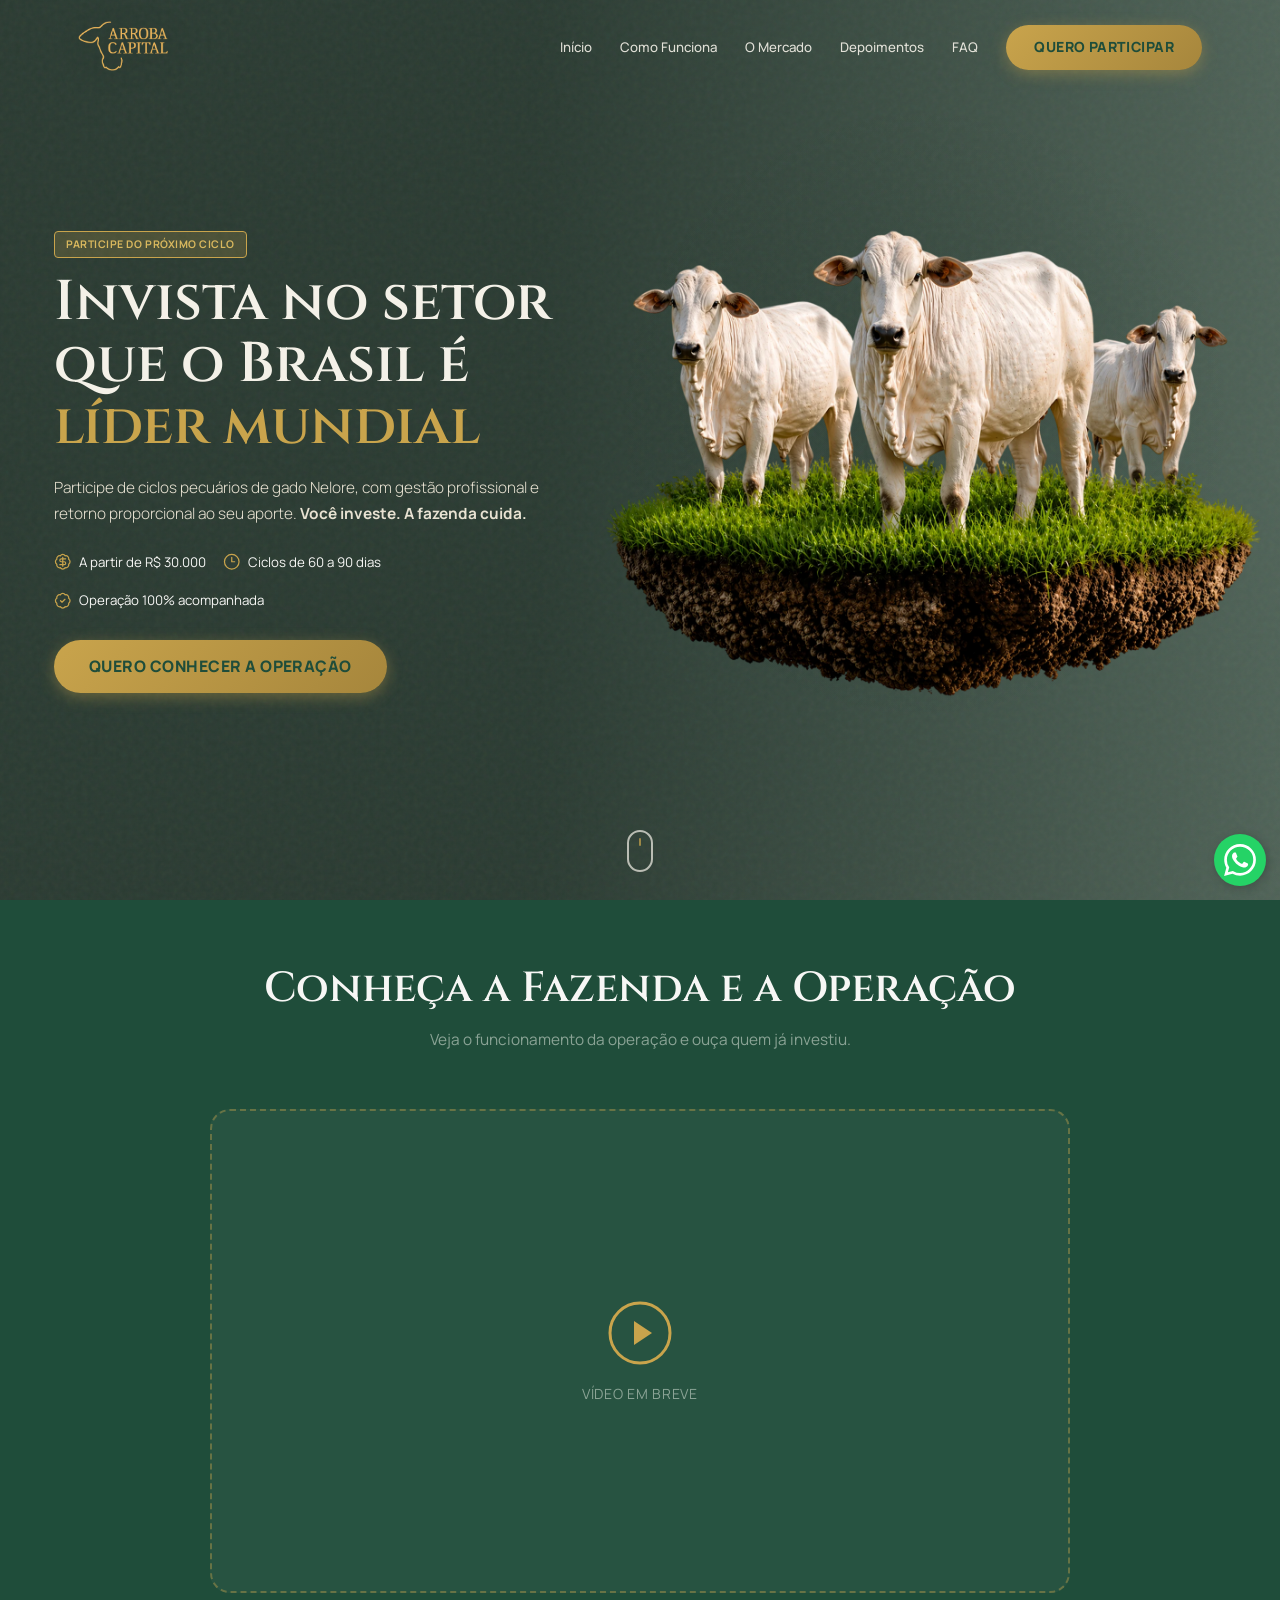
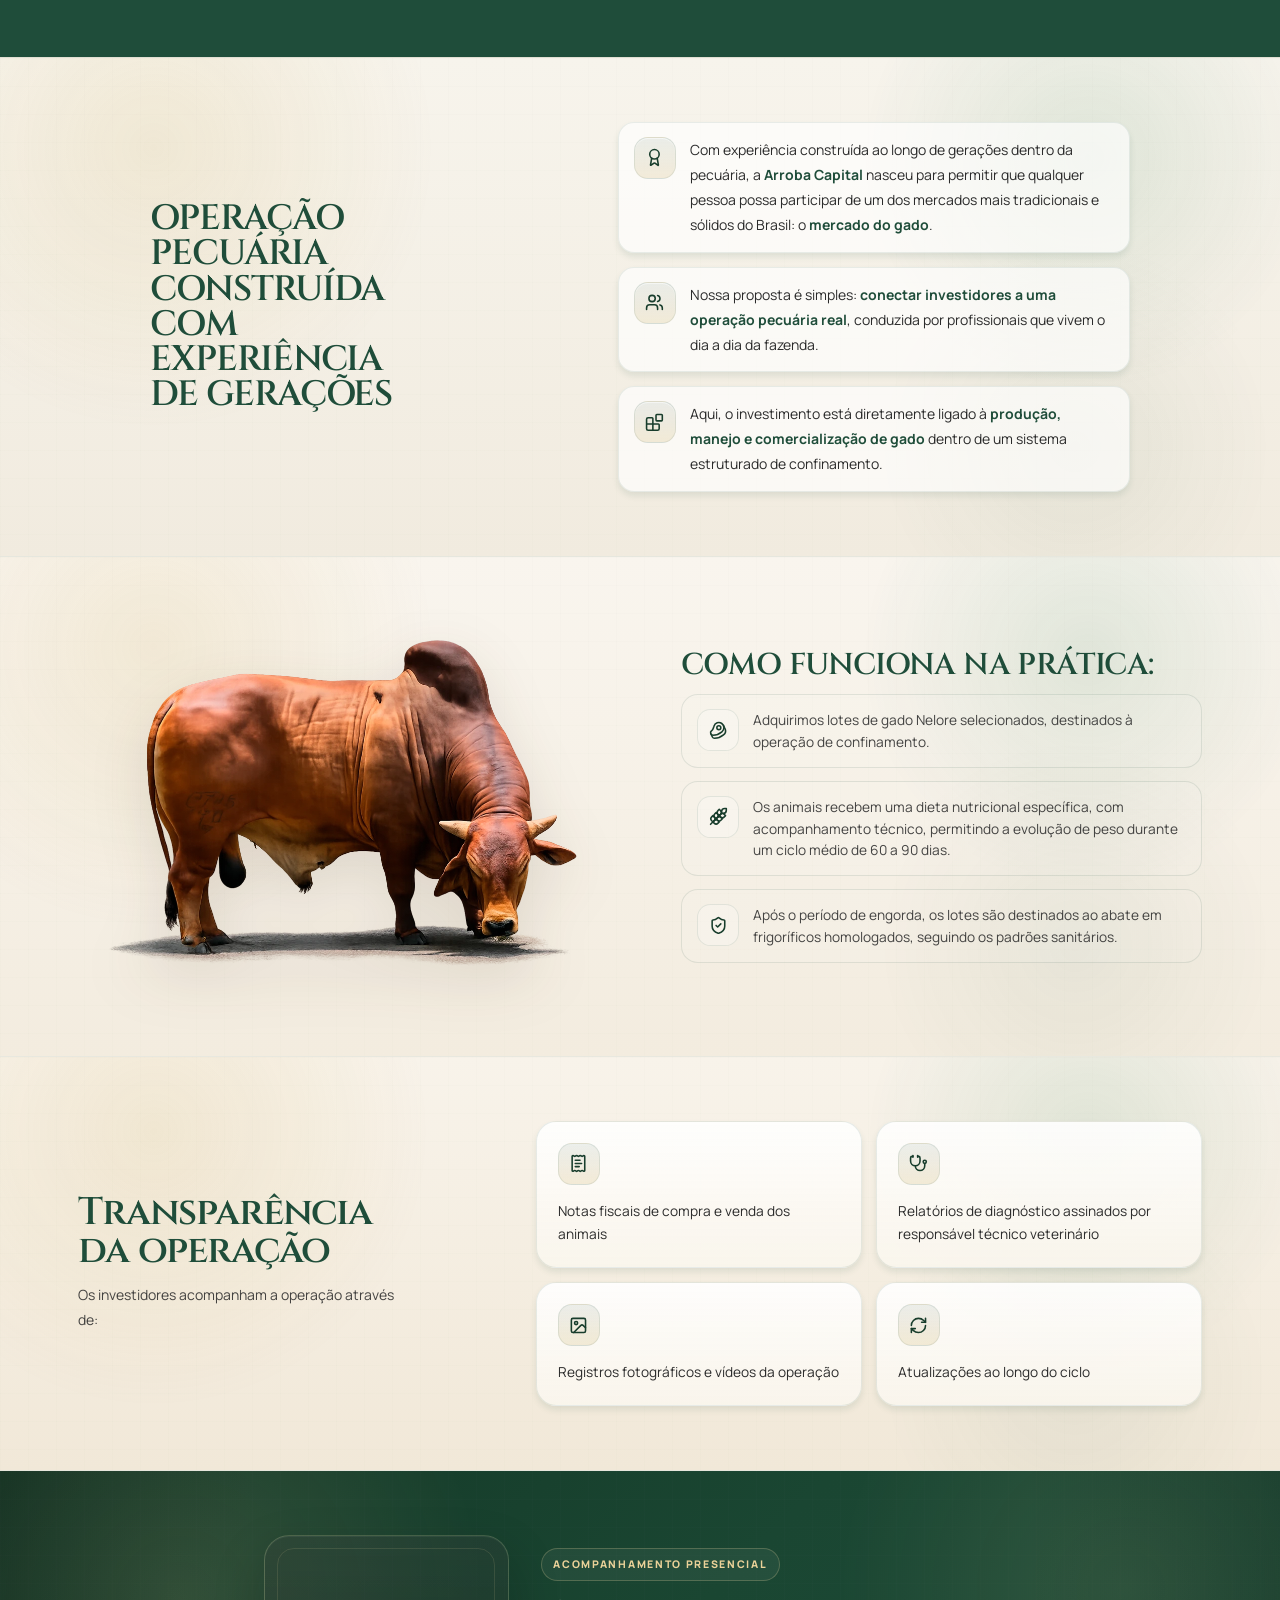
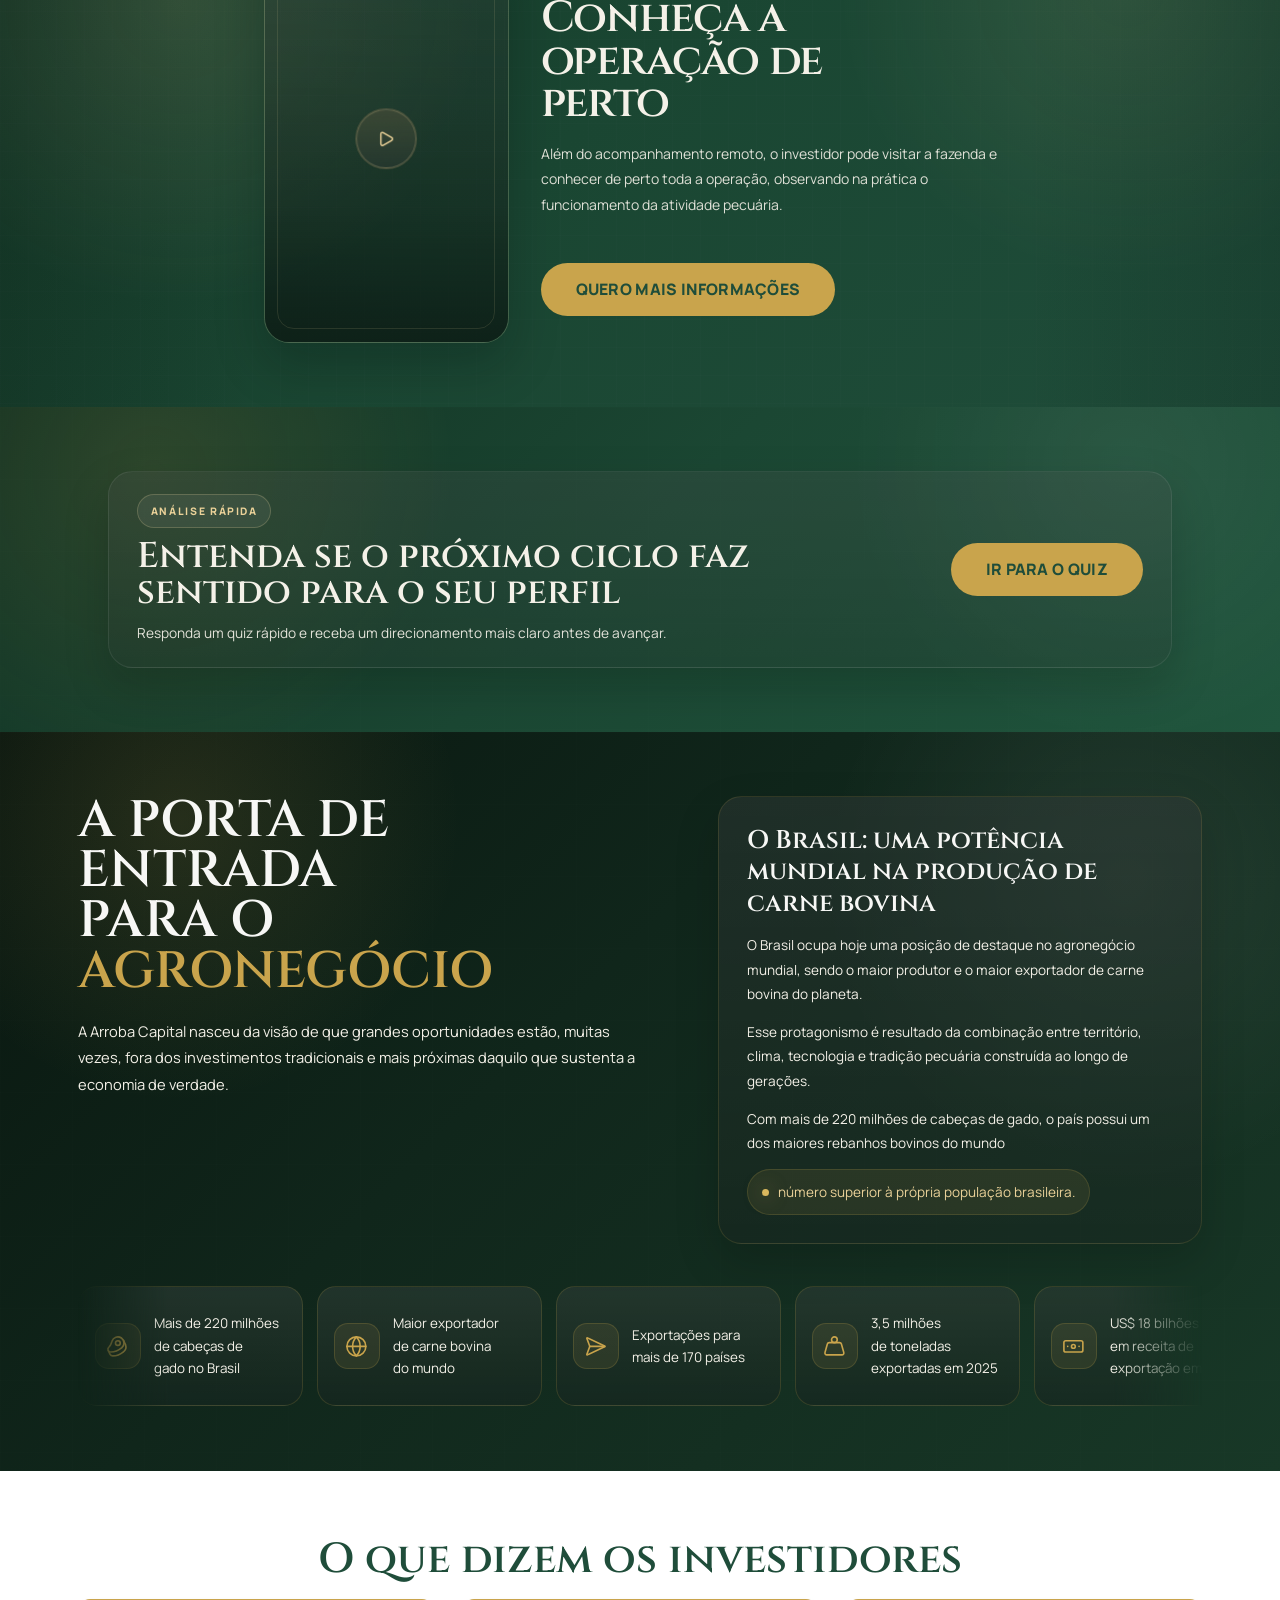
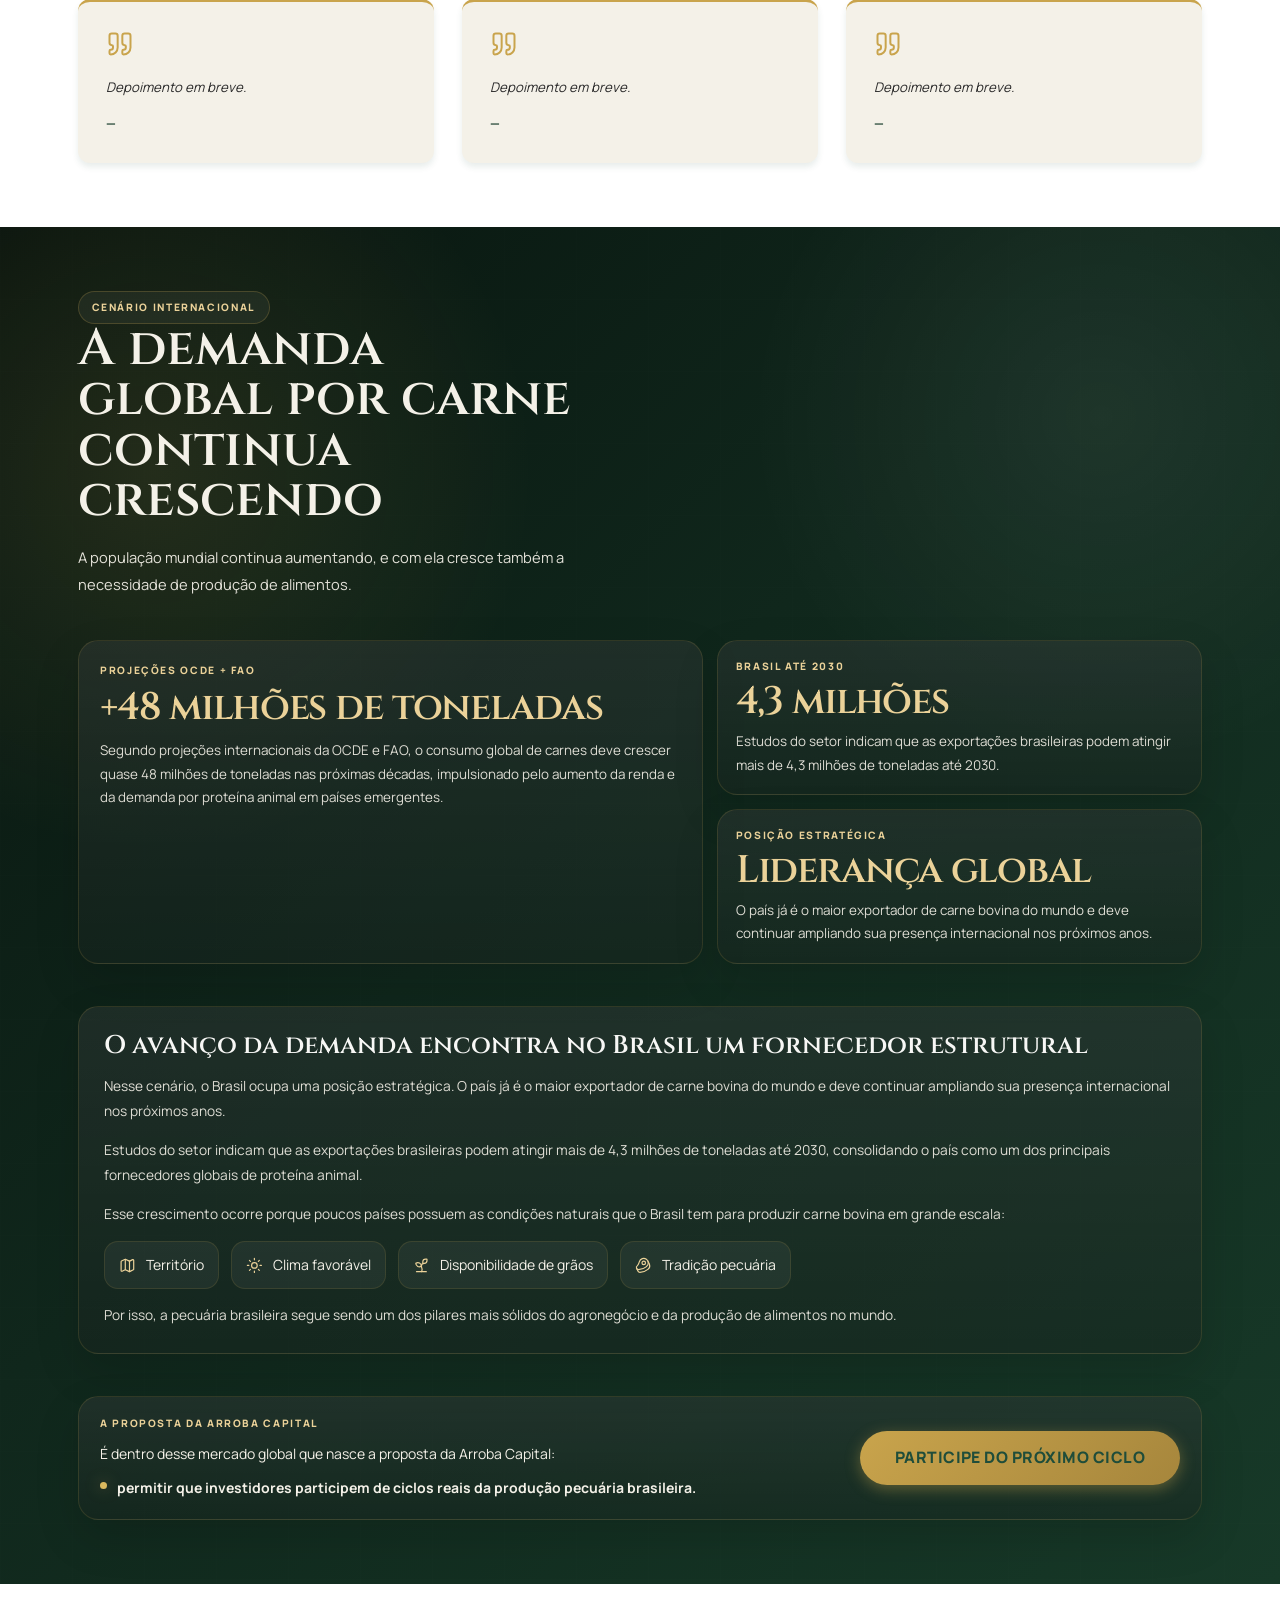
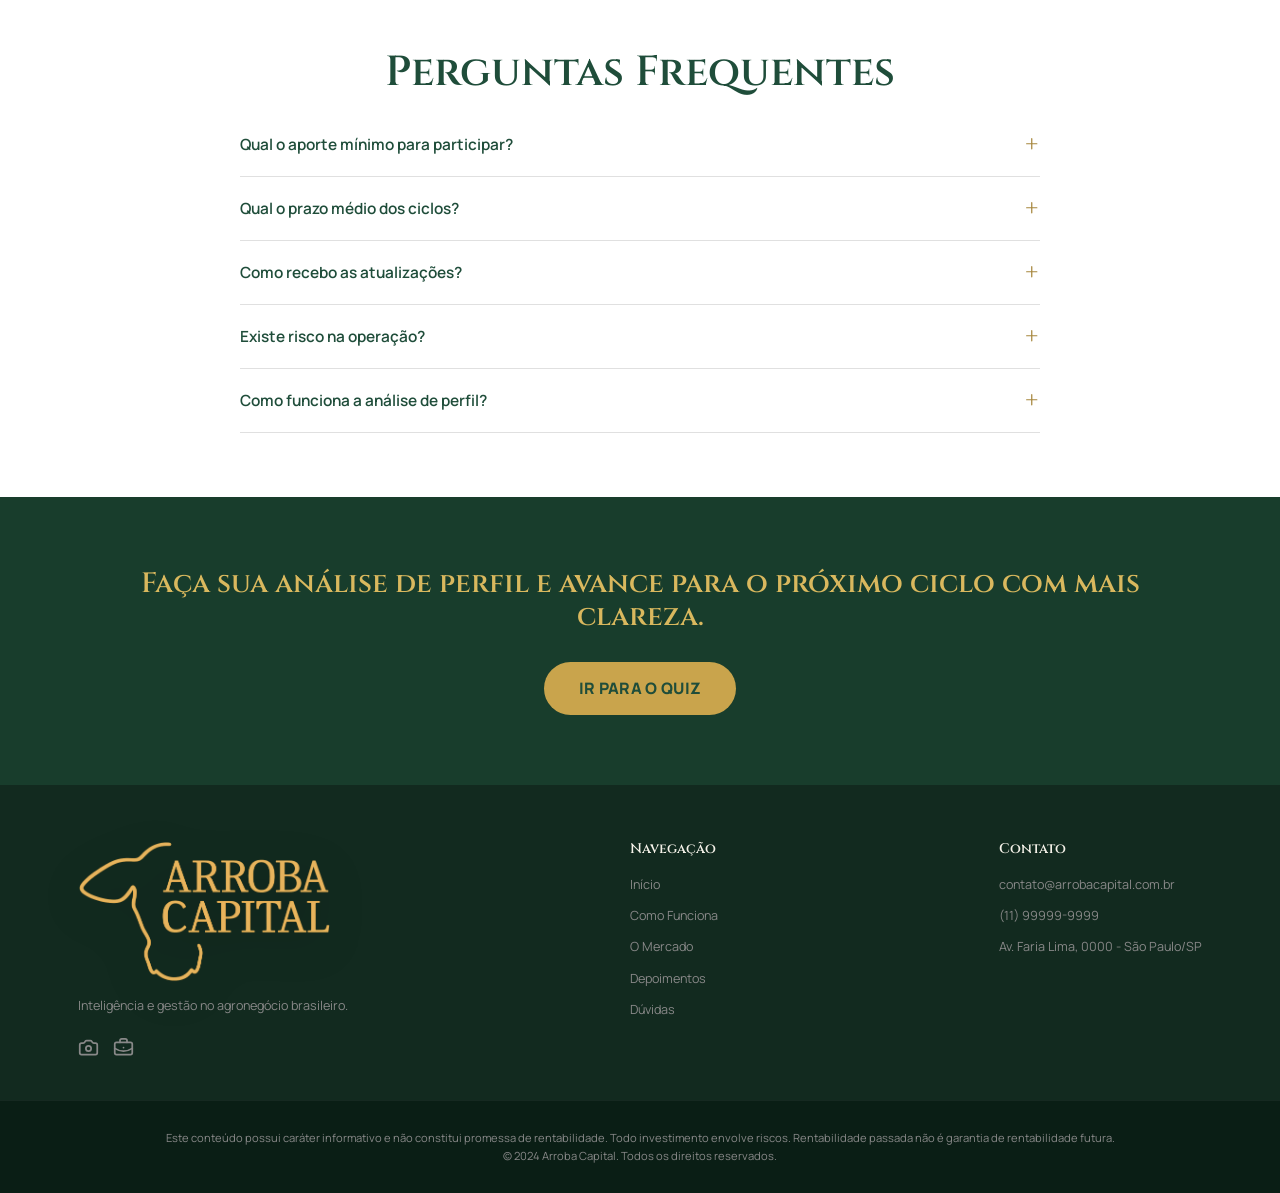
==== commit 36b3f762: "Atualiza compartilhamento e favicon da marca" ====
--- a/index.html
+++ b/index.html
@@ -10,7 +10,16 @@
     <meta property="og:description" content="Participe de operações estruturadas na pecuária de corte com acompanhamento técnico e visão clara. Aportes a partir de R$ 30.000.">
     <meta property="og:type" content="website">
     <meta property="og:url" content="https://arrobacapital.com.br">
-    <meta property="og:image" content="https://arrobacapital.com.br/logo.webp">
+    <meta property="og:image" content="https://arrobacapital.com.br/share-arroba-capital-1x1.png">
+    <meta property="og:image:secure_url" content="https://arrobacapital.com.br/share-arroba-capital-1x1.png">
+    <meta property="og:image:type" content="image/png">
+    <meta property="og:image:width" content="1200">
+    <meta property="og:image:height" content="1200">
+    <meta property="og:image:alt" content="Logo dourada da Arroba Capital sobre fundo verde">
+    <meta name="twitter:card" content="summary_large_image">
+    <meta name="twitter:title" content="Arroba Capital | Investimentos Pecuários Premium">
+    <meta name="twitter:description" content="Participe de operações estruturadas na pecuária de corte com acompanhamento técnico e visão clara. Aportes a partir de R$ 30.000.">
+    <meta name="twitter:image" content="https://arrobacapital.com.br/share-arroba-capital-1x1.png">
     
     <title>Arroba Capital | Investimentos Pecuários de Alta Performance</title>
     
@@ -27,10 +36,9 @@
     <link rel="stylesheet" href="css/main.css">
     <link rel="preload" as="image" href="logo.webp" fetchpriority="high">
     
-    <!-- Favicon Placeholder -->
-    <link rel="icon" type="image/webp" href="logo.webp">
-    <link rel="icon" href="icons/beef.svg" type="image/svg+xml">
-    <link rel="icon" type="image/webp" href="logo.webp">
+    <!-- Favicon -->
+    <link rel="icon" href="icons/beef-gold.svg" type="image/svg+xml">
+    <link rel="shortcut icon" href="icons/beef-gold.svg" type="image/svg+xml">
 
     <script type="application/ld+json">
     {
